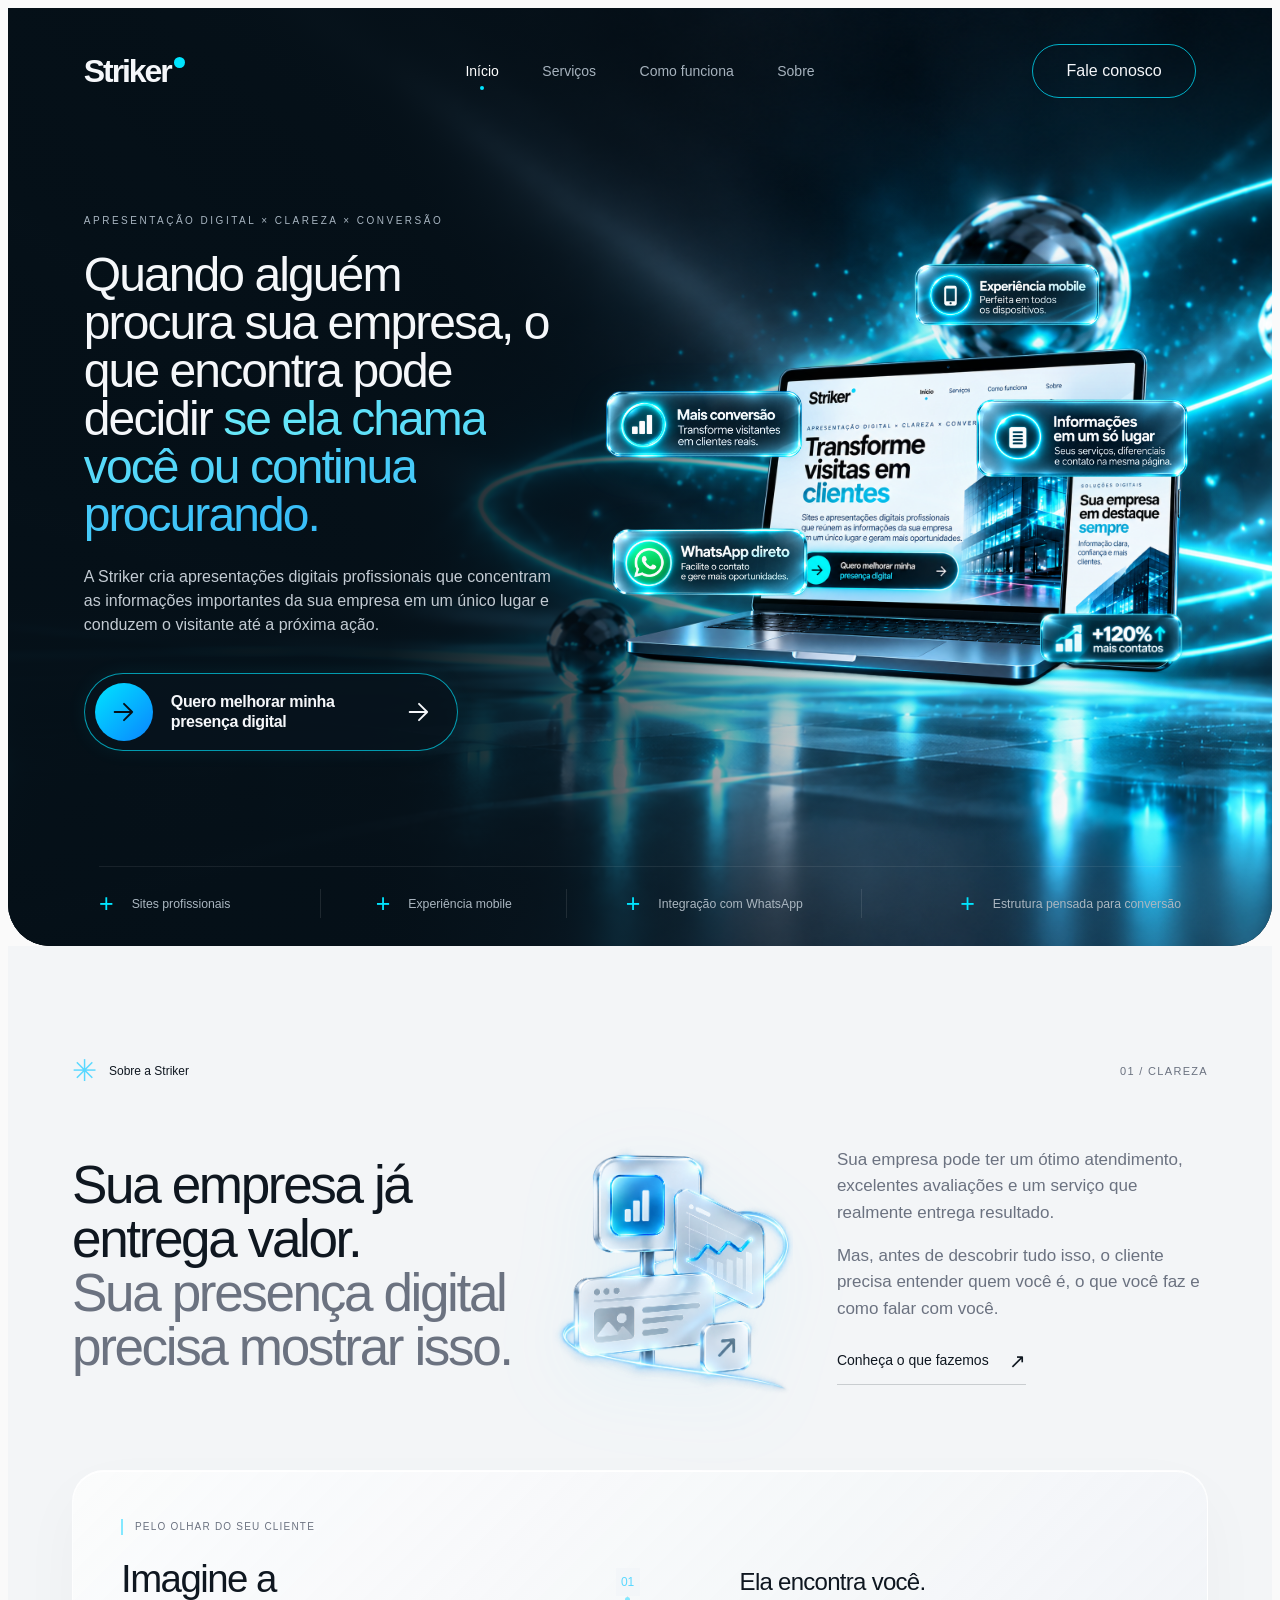
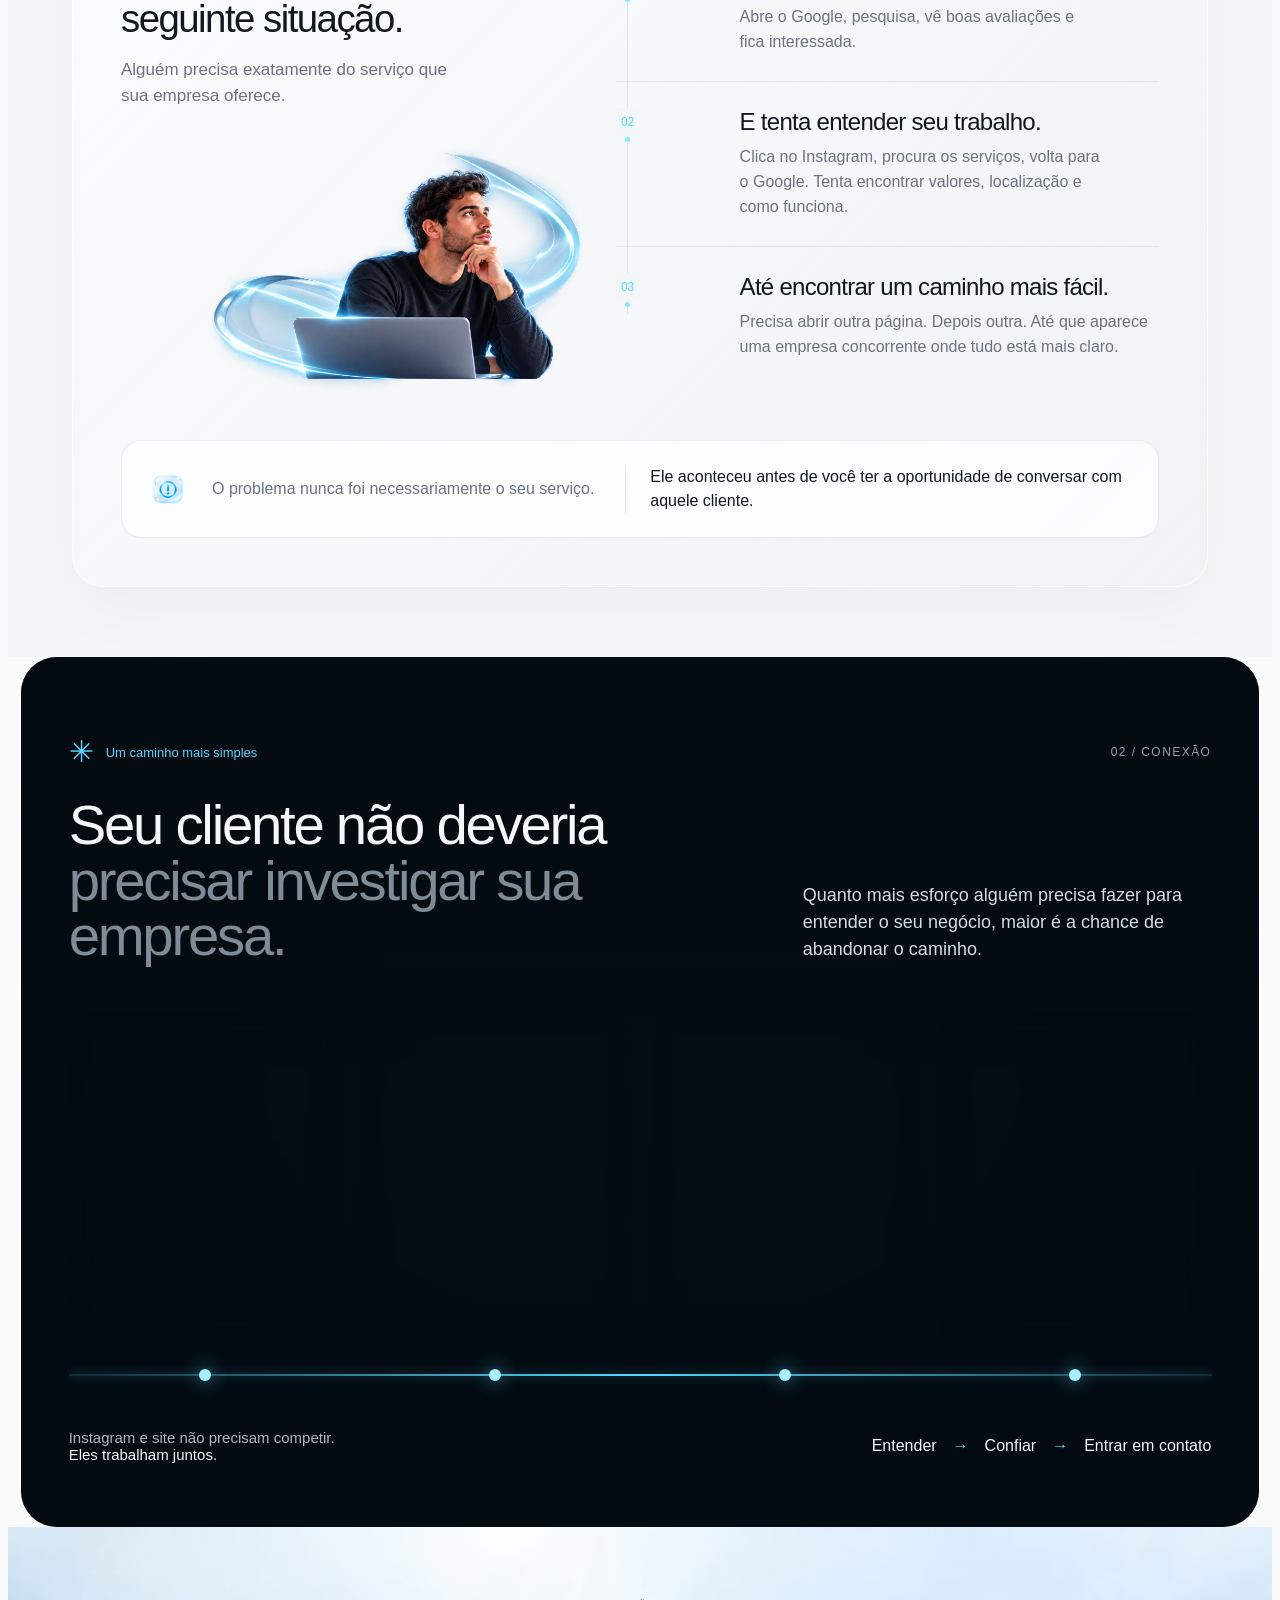
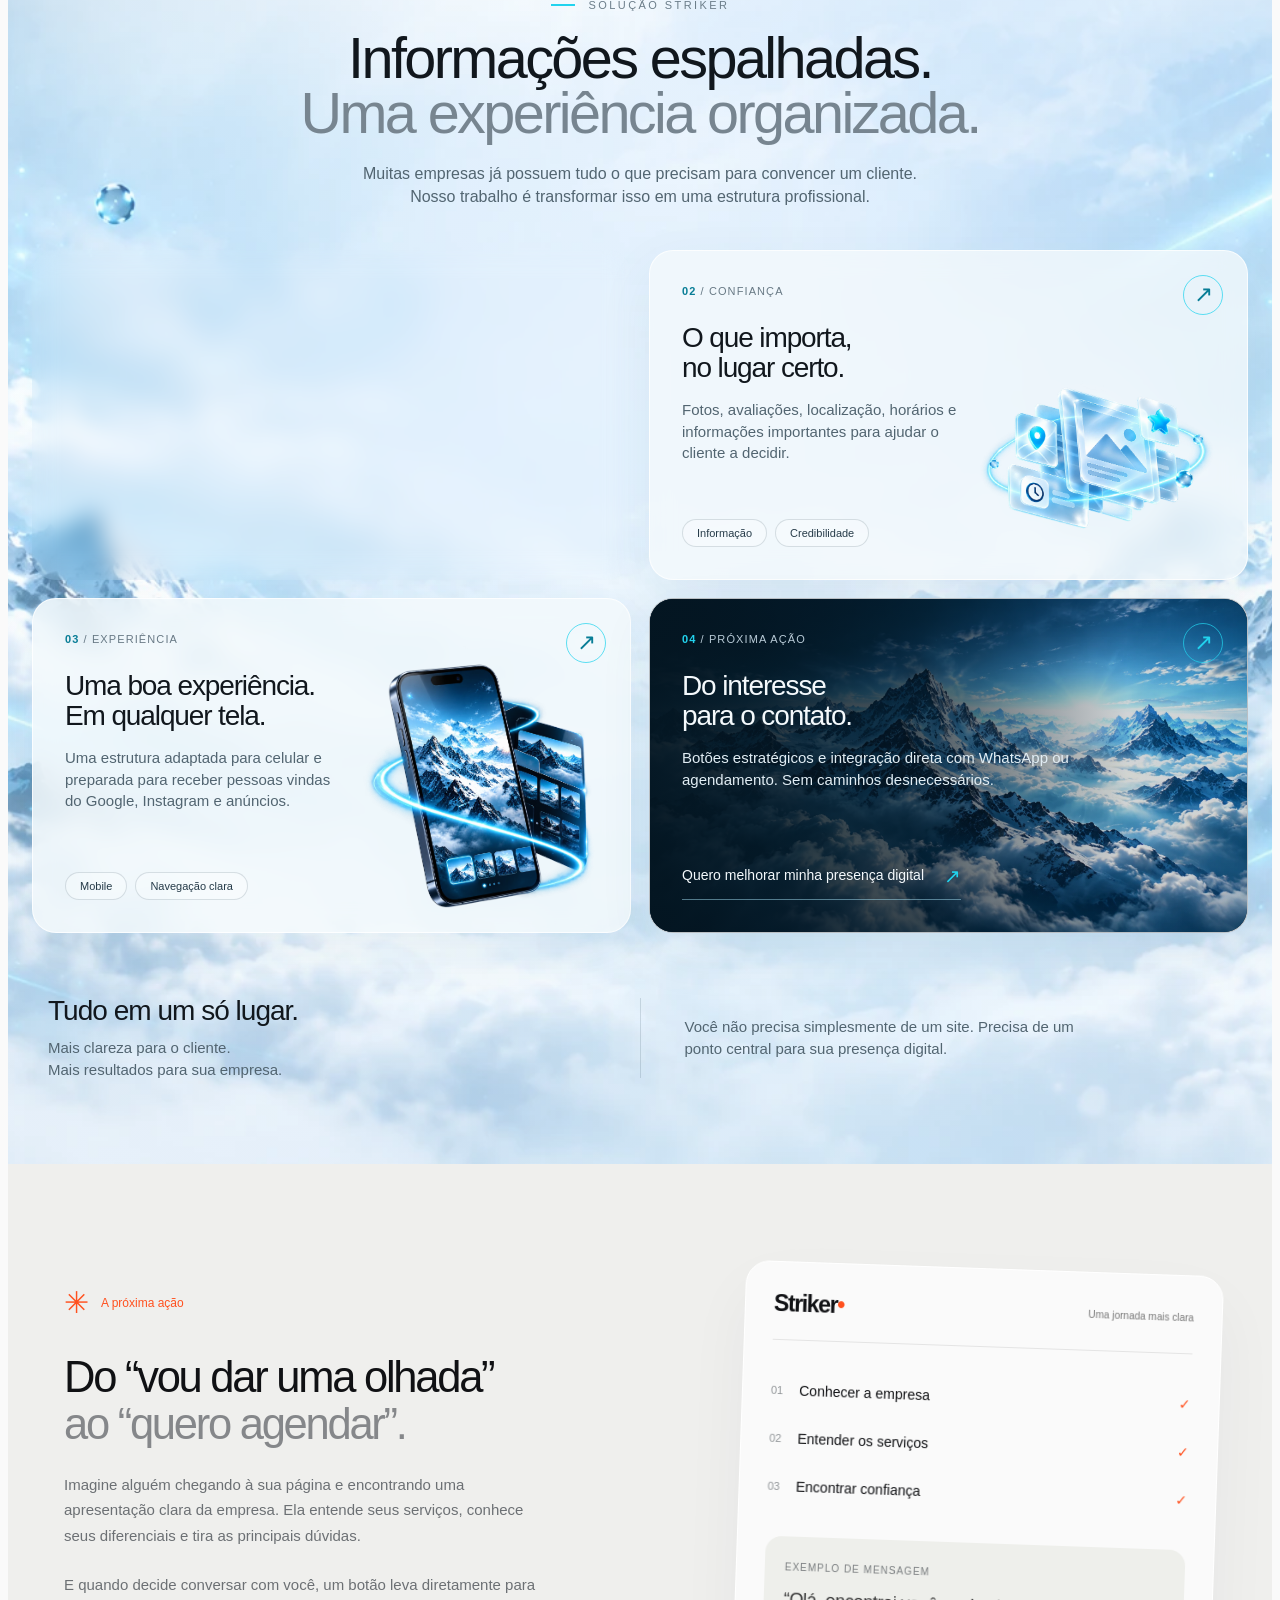
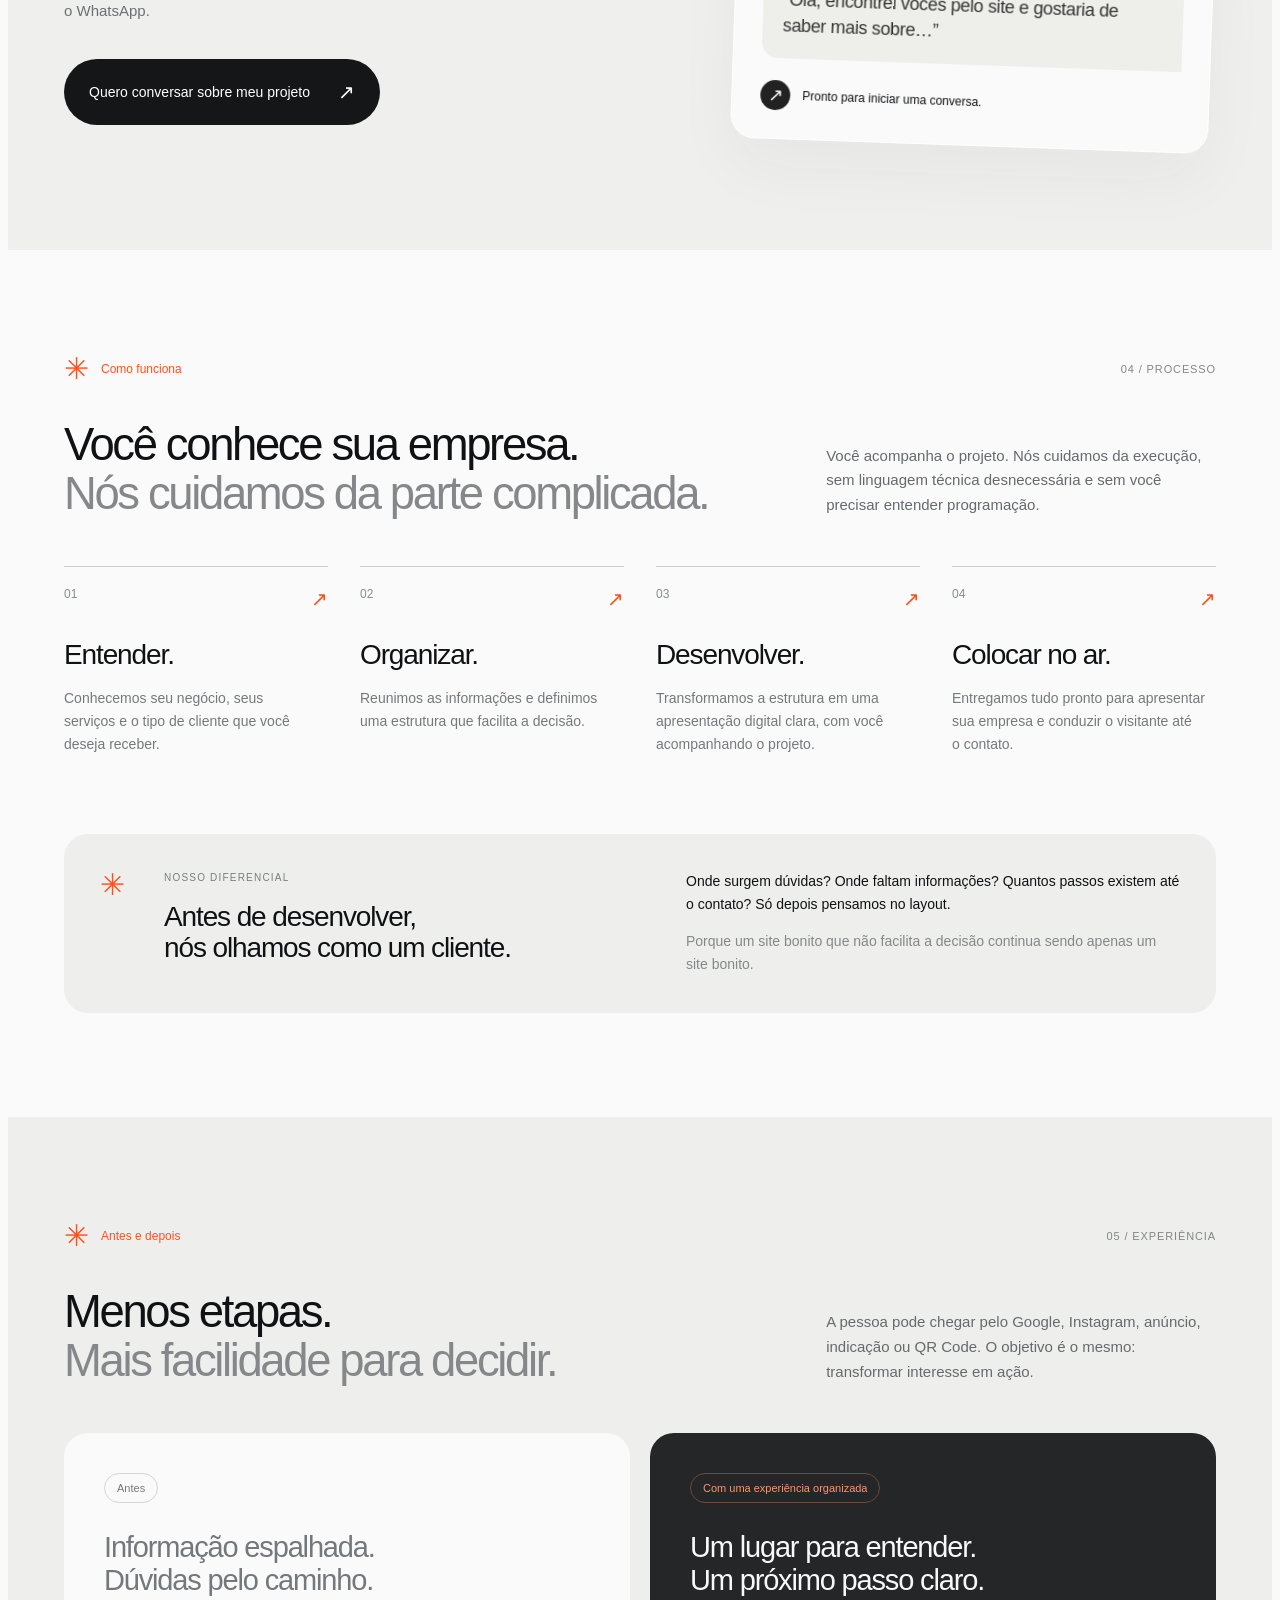
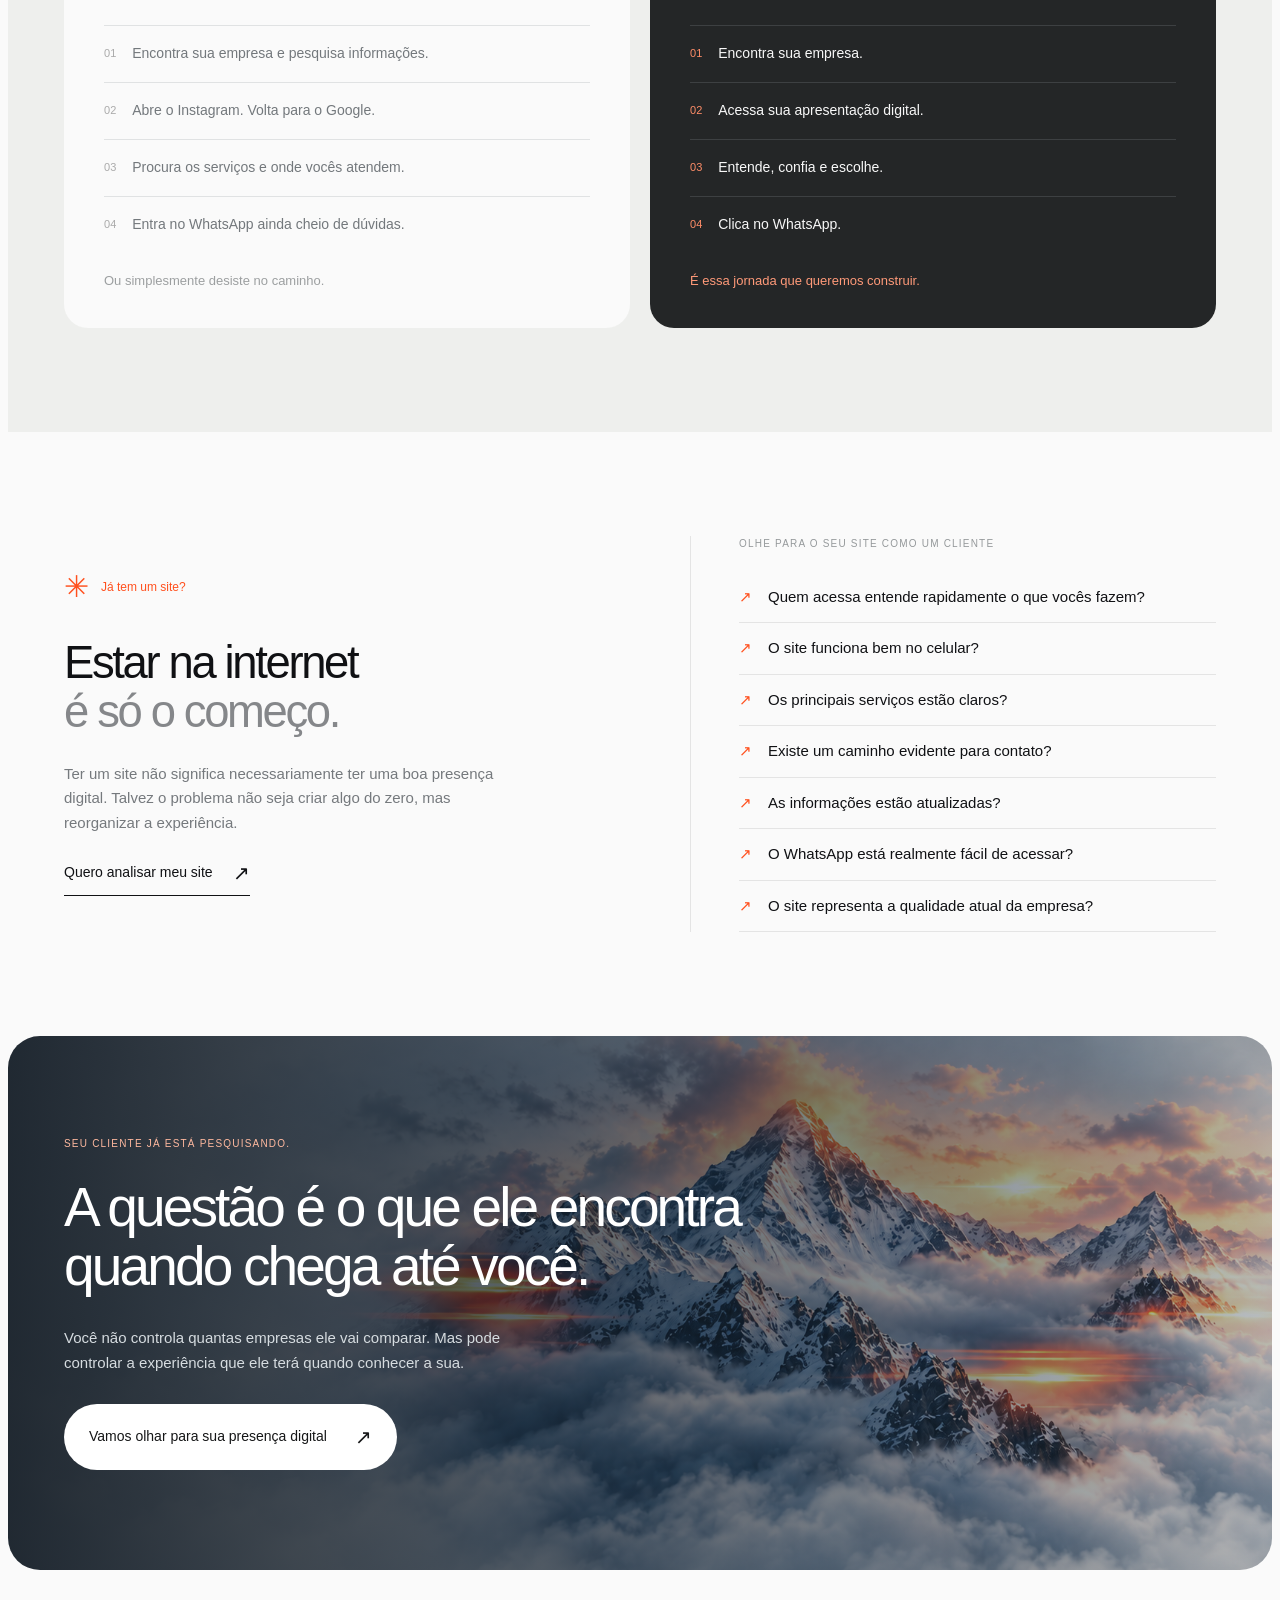
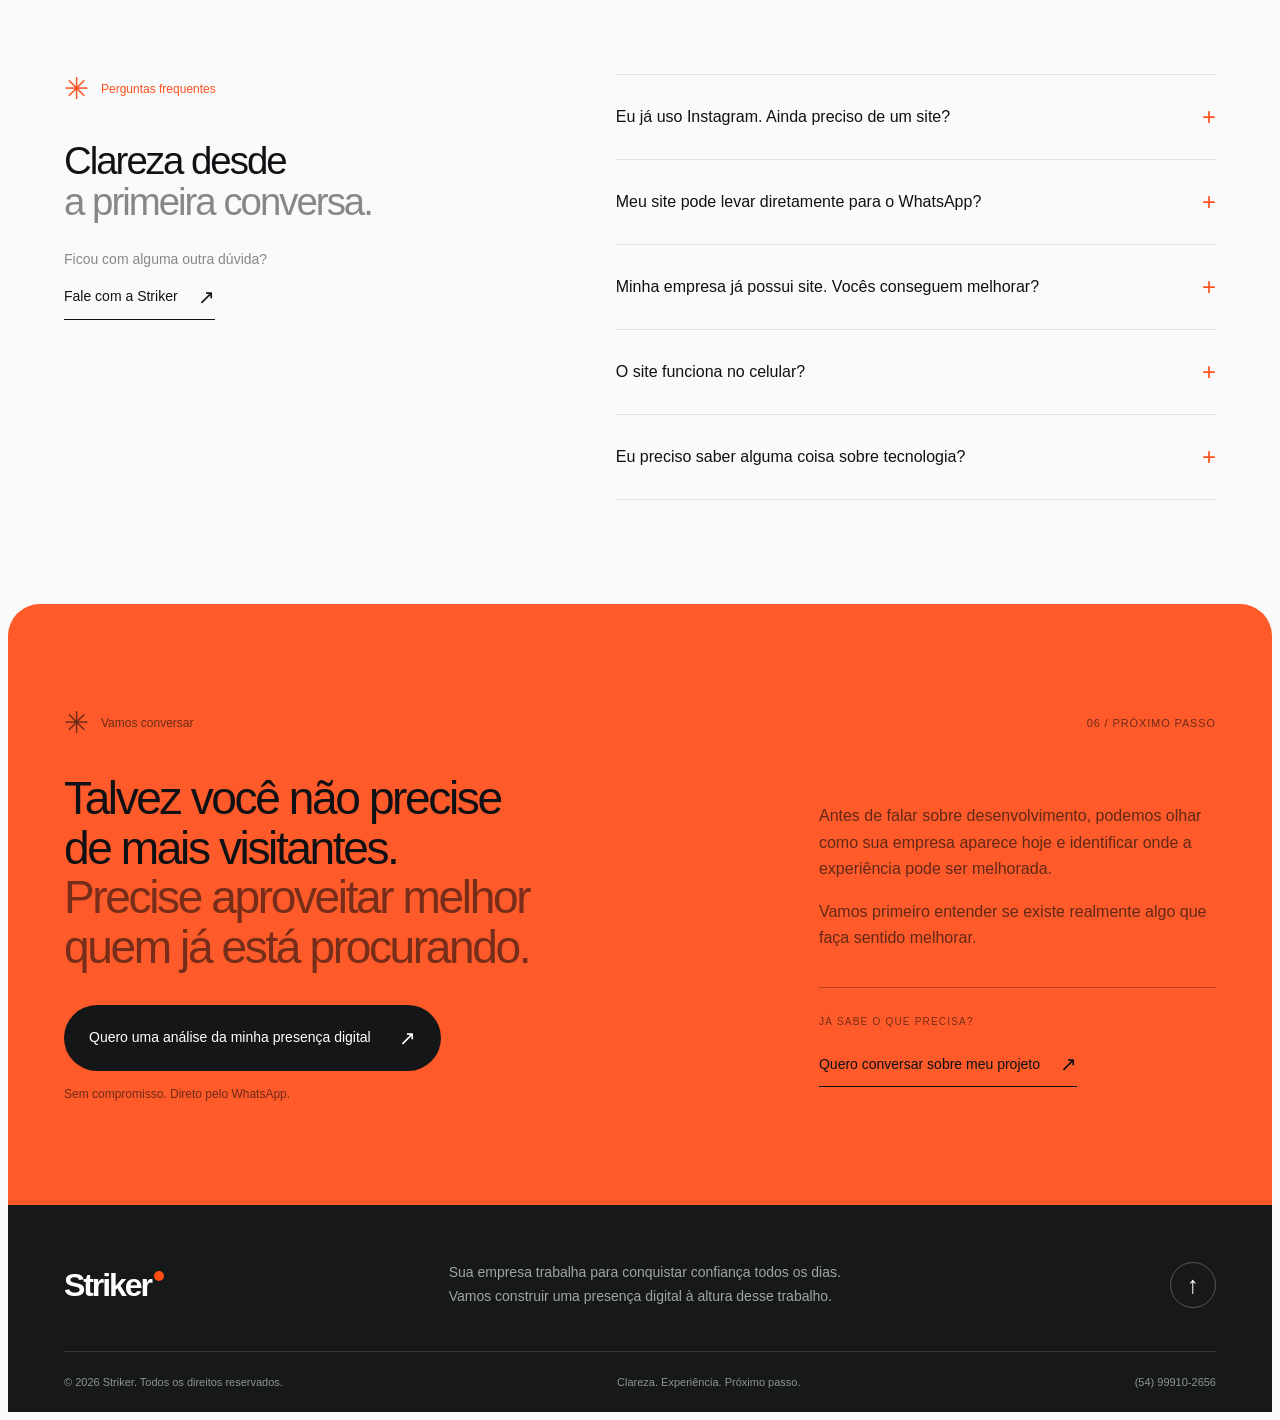
==== index.html @ b90ae9d2 "Adiciona site Striker atualizado e instrucoes de desenvolvimento" ====
<!doctype html>
<html lang="pt-BR">
<head>
  <meta charset="UTF-8">
  <meta name="viewport" content="width=device-width, initial-scale=1">
  <meta name="description" content="A Striker cria apresentações digitais profissionais que organizam as informações da sua empresa e conduzem o visitante até a próxima ação.">
  <title>Striker — Apresentações digitais profissionais</title>
  <link rel="icon" href="data:image/svg+xml,%3Csvg xmlns='http://www.w3.org/2000/svg' viewBox='0 0 32 32'%3E%3Crect width='32' height='32' rx='9' fill='%230b0b0b'/%3E%3Ctext x='7' y='25' fill='white' font-family='Arial' font-weight='bold' font-size='25'%3ES%3C/text%3E%3Ccircle cx='25' cy='7' r='4' fill='%23ff4e16'/%3E%3C/svg%3E">
  <link rel="stylesheet" href="styles.css">
</head>
<body>
  <main>
    <section class="hero hero--cyan" id="inicio" aria-labelledby="hero-title">
      <picture class="hero-bg" aria-hidden="true">
        <img src="assets/striker/hero-cyan/background.png" width="1672" height="941" alt="" fetchpriority="high">
      </picture>
      <header class="header">
        <a class="logo" href="#inicio" aria-label="Striker — início">Striker<span></span></a>
        <nav aria-label="Navegação principal">
          <a class="nav-active" href="#inicio" aria-current="page">Início</a>
          <a href="#servicos">Serviços</a>
          <a href="#processo">Como funciona</a>
          <a href="#sobre">Sobre</a>
        </nav>
        <a class="contact" data-contact aria-disabled="true">Fale conosco</a>
      </header>
      <div class="hero-content hero-inner">
      <div class="hero-copy">
        <p class="eyebrow">Apresentação digital × Clareza × Conversão</p>
        <h1 id="hero-title">Quando alguém procura sua<br class="desktop-break"> empresa, o que encontra pode<br class="desktop-break"> decidir <span>se ela chama você ou<br class="desktop-break"> continua procurando.</span></h1>
        <p class="description">A Striker cria apresentações digitais profissionais que concentram as informações importantes da sua empresa em um único lugar e conduzem o visitante até a próxima ação.</p>
        <a class="primary-cta" data-contact aria-disabled="true">
          <span class="cta-art" aria-hidden="true"><svg class="arrow" viewBox="0 0 24 24" fill="none"><path d="M4 12h15M12 5l7 7-7 7"/></svg></span>
          <span>Quero melhorar minha<br> presença digital</span>
          <span class="cta-arrow" aria-hidden="true"><svg class="arrow" viewBox="0 0 24 24" fill="none"><path d="M4 12h15M12 5l7 7-7 7"/></svg></span>
        </a>
      </div>
      <div class="hero-visual" aria-hidden="true">
        <img class="hero-mockup" src="assets/striker/hero-cyan/mockup.png" alt="" fetchpriority="high">
        <img class="hero-card hero-card-conversao" src="assets/striker/hero-cyan/card-conversao.png" alt="">
        <img class="hero-card hero-card-whatsapp" src="assets/striker/hero-cyan/card-whatsapp.png" alt="">
        <img class="hero-card hero-card-mobile" src="assets/striker/hero-cyan/card-mobile.png" alt="">
        <img class="hero-card hero-card-info" src="assets/striker/hero-cyan/card-info.png" alt="">
        <img class="hero-card hero-card-growth" src="assets/striker/hero-cyan/card-growth.png" alt="">
      </div>
      </div>
    <div class="benefit-strip" aria-label="O que entregamos">
      <span>Sites profissionais</span><span>Experiência mobile</span><span>Integração com WhatsApp</span><span>Estrutura pensada para conversão</span>
    </div>
    </section>

    <section class="section clarity-section" id="sobre" aria-labelledby="about-title">
      <div class="clarity-container">
      <div class="section-label"><span class="spark" aria-hidden="true">✳</span> Sobre a Striker <span class="section-index">01 / Clareza</span></div>
      <div class="intro-grid">
        <h2 id="about-title">Sua empresa já<br>entrega valor.<br><span class="muted">Sua presença digital<br>precisa mostrar isso.</span></h2>
        <img class="clarity-art" src="assets/striker/clareza-cyan/painel-ui.png" width="1122" height="1402" alt="" aria-hidden="true" loading="lazy" decoding="async">
        <div class="body-copy"><p>Sua empresa pode ter um ótimo atendimento, excelentes avaliações e um serviço que realmente entrega resultado.</p><p>Mas, antes de descobrir tudo isso, o cliente precisa entender quem você é, o que você faz e como falar com você.</p><a class="text-link" href="#servicos">Conheça o que fazemos <span aria-hidden="true">↗</span></a></div>
      </div>
      <div class="story-panel">
        <img class="clarity-ribbon" src="assets/striker/clareza-cyan/fita.png" width="2172" height="724" alt="" aria-hidden="true" loading="lazy" decoding="async">
        <div class="story-heading"><span class="kicker">Pelo olhar do seu cliente</span><h3>Imagine a<br>seguinte situação.</h3><p>Alguém precisa exatamente do serviço que sua empresa oferece.</p><img class="clarity-person" src="assets/striker/clareza-cyan/personagem.png" width="1448" height="1086" alt="" aria-hidden="true" loading="lazy" decoding="async"></div>
        <ol class="story-steps">
          <li><span class="step-number">01</span><img class="clarity-icon" src="assets/striker/clareza-cyan/busca.png" width="1254" height="1254" alt="" aria-hidden="true" loading="lazy" decoding="async"><div><h4>Ela encontra você.</h4><p>Abre o Google, pesquisa, vê boas avaliações e fica interessada.</p></div></li>
          <li><span class="step-number">02</span><img class="clarity-icon" src="assets/striker/clareza-cyan/instagram.png" width="1254" height="1254" alt="" aria-hidden="true" loading="lazy" decoding="async"><div><h4>E tenta entender seu trabalho.</h4><p>Clica no Instagram, procura os serviços, volta para o Google. Tenta encontrar valores, localização e como funciona.</p></div></li>
          <li><span class="step-number">03</span><img class="clarity-icon" src="assets/striker/clareza-cyan/compasso.png" width="1254" height="1254" alt="" aria-hidden="true" loading="lazy" decoding="async"><div><h4>Até encontrar um caminho mais fácil.</h4><p>Precisa abrir outra página. Depois outra. Até que aparece uma empresa concorrente onde tudo está mais claro.</p></div></li>
        </ol>
        <p class="story-conclusion"><img src="assets/striker/clareza-cyan/alerta.png" width="1254" height="1254" alt="" aria-hidden="true" loading="lazy"><span>O problema nunca foi necessariamente o seu serviço.</span><strong>Ele aconteceu antes de você ter a oportunidade de conversar com aquele cliente.</strong></p>
      </div>
      </div>
    </section>

    <section class="dark-section section connection-section" id="conexao" aria-labelledby="connection-title">
      <picture class="connection-background" aria-hidden="true">
        <img src="assets/striker/conexao/background-conexao-cyan.webp" alt="" width="1672" height="941" loading="lazy" decoding="async">
      </picture>
      <div class="container">
        <div class="section-label"><span class="spark" aria-hidden="true">✳</span> Um caminho mais simples <span class="section-index">02 / Conexão</span></div>
        <div class="split-heading"><h2 id="connection-title">Seu cliente não deveria<br> <span class="muted">precisar investigar sua<br> empresa.</span></h2><p>Quanto mais esforço alguém precisa fazer para entender o seu negócio, maior é a chance de abandonar o caminho.</p></div>
        <div class="connection-stage">
        <div class="connection-grid">
          <article class="channel-card"><img class="channel-art channel-art-instagram" src="assets/striker/conexao/instagram-cyan.webp" alt="" aria-hidden="true" width="1254" height="1254" loading="lazy" decoding="async"><span class="kicker">Instagram</span><h3>Gera atenção.</h3><p>Mostra movimento, rotina, conteúdo e bastidores.</p><span class="channel-number" aria-hidden="true">01</span></article>
          <article class="channel-card"><img class="channel-art channel-art-google" src="assets/striker/conexao/google-cyan.webp" alt="" aria-hidden="true" width="1254" height="1254" loading="lazy" decoding="async"><span class="kicker">Google</span><h3>Gera descoberta.</h3><p>Ajuda quem já está pesquisando a encontrar sua empresa.</p><span class="channel-number" aria-hidden="true">02</span></article>
          <article class="channel-card"><img class="channel-art channel-art-whatsapp" src="assets/striker/conexao/whatsapp-cyan.webp" alt="" aria-hidden="true" width="1254" height="1254" loading="lazy" decoding="async"><span class="kicker">WhatsApp</span><h3>Abre a conversa.</h3><p>Aproxima você de quem está pronto para dar o próximo passo.</p><span class="channel-number" aria-hidden="true">03</span></article>
          <article class="channel-card channel-highlight"><img class="channel-art channel-art-site" src="assets/striker/conexao/site-cyan.webp" alt="" aria-hidden="true" width="1254" height="1254" loading="lazy" decoding="async"><span class="kicker">Seu site</span><h3>Organiza a decisão.</h3><p>A peça que conecta tudo. Quem você é, o que faz e como contratar.</p><span class="channel-number" aria-hidden="true">04</span></article>
        </div>
        </div>
        <div class="connection-flow" aria-hidden="true"><span></span><span></span><span></span><span></span></div>
        <div class="connection-bottom"><p>Instagram e site não precisam competir.<br><strong>Eles trabalham juntos.</strong></p><p class="journey-line">Entender <span>→</span> Confiar <span>→</span> Entrar em contato</p></div>
      </div>
    </section>

    <section class="section services-section" id="servicos" aria-labelledby="services-title">
      <picture class="services-landscape" aria-hidden="true"><source media="(max-width: 768px)" srcset="assets/striker/solution/solution-bg-mobile.webp"><img src="assets/striker/solution/solution-bg-desktop.webp" width="1672" height="941" alt="" loading="lazy"></picture>
      <img class="solution-waves" src="assets/striker/solution/solution-waves.webp" width="2172" height="724" alt="" aria-hidden="true" loading="lazy" decoding="async">
      <div class="services-panel">
      <div class="services-eyebrow">Solução Striker</div>
      <div class="center-heading"><h2 id="services-title">Informações espalhadas.<br><span class="muted">Uma experiência organizada.</span></h2><p>Muitas empresas já possuem tudo o que precisam para convencer um cliente.<br> Nosso trabalho é transformar isso em uma estrutura profissional.</p></div>
      <div class="service-grid">
        <article class="service-card service-primary"><img class="service-art service-art-backdrop" src="assets/striker/solution/solution-card-01-mountain.webp" width="1672" height="941" alt="" aria-hidden="true" loading="lazy"><a class="service-arrow" href="https://wa.me/5554999102656" data-contact aria-label="Conversar sobre apresentação da empresa"><span aria-hidden="true">↗</span></a><div class="service-copy"><span class="service-number"><b>01</b> / Apresentação</span><h3>Seu negócio,<br>fácil de entender.</h3><p>Apresentação clara da empresa e dos profissionais, com serviços organizados e fáceis de encontrar.</p><div class="service-chips"><span>Quem somos</span><span>Serviços</span><span>Profissionais</span></div></div></article>
        <article class="service-card service-trust"><img class="service-art service-art-object" src="assets/striker/solution/solution-card-02-info.webp" width="1448" height="1086" alt="" aria-hidden="true" loading="lazy"><a class="service-arrow" href="https://wa.me/5554999102656" data-contact aria-label="Conversar sobre informações e confiança"><span aria-hidden="true">↗</span></a><div class="service-copy"><span class="service-number"><b>02</b> / Confiança</span><h3>O que importa,<br>no lugar certo.</h3><p>Fotos, avaliações, localização, horários e informações importantes para ajudar o cliente a decidir.</p><div class="service-chips"><span>Informação</span><span>Credibilidade</span></div></div></article>
        <article class="service-card service-experience"><img class="service-art service-art-object" src="assets/striker/solution/solution-card-03-mobile.webp" width="1122" height="1402" alt="" aria-hidden="true" loading="lazy"><a class="service-arrow" href="https://wa.me/5554999102656" data-contact aria-label="Conversar sobre experiência mobile"><span aria-hidden="true">↗</span></a><div class="service-copy"><span class="service-number"><b>03</b> / Experiência</span><h3>Uma boa experiência.<br>Em qualquer tela.</h3><p>Uma estrutura adaptada para celular e preparada para receber pessoas vindas do Google, Instagram e anúncios.</p><div class="service-chips"><span>Mobile</span><span>Navegação clara</span></div></div></article>
        <article class="service-card service-image"><img class="service-art service-art-backdrop" src="assets/striker/solution/solution-card-04-mountain.webp" width="1672" height="941" alt="" aria-hidden="true" loading="lazy"><a class="service-arrow" href="https://wa.me/5554999102656" data-contact aria-label="Conversar sobre contato pelo site"><span aria-hidden="true">↗</span></a><div class="service-copy"><span class="service-number"><b>04</b> / Próxima ação</span><h3>Do interesse<br>para o contato.</h3><p>Botões estratégicos e integração direta com WhatsApp ou agendamento. Sem caminhos desnecessários.</p><a class="text-link" href="https://wa.me/5554999102656" data-contact>Quero melhorar minha presença digital <span aria-hidden="true">↗</span></a></div></article>
      </div>
      <div class="service-summary"><div><h3>Tudo em um só lugar.</h3><p>Mais clareza para o cliente.<br>Mais resultados para sua empresa.</p></div><span class="summary-divider" aria-hidden="true"></span><p>Você não precisa simplesmente de um site. Precisa de um ponto central para sua presença digital.</p></div>
      </div>
    </section>

    <section class="transformation section" aria-labelledby="transformation-title">
      <div class="container transformation-grid">
        <div><div class="section-label"><span class="spark" aria-hidden="true">✳</span> A próxima ação</div><h2 id="transformation-title">Do “vou dar uma olhada”<br><span class="muted">ao “quero agendar”.</span></h2><p>Imagine alguém chegando à sua página e encontrando uma apresentação clara da empresa. Ela entende seus serviços, conhece seus diferenciais e tira as principais dúvidas.</p><p>E quando decide conversar com você, um botão leva diretamente para o WhatsApp.</p><a class="button button-dark" data-contact data-message="Olá! Quero conversar sobre meu projeto.">Quero conversar sobre meu projeto <span aria-hidden="true">↗</span></a></div>
        <div class="conversation-visual" aria-label="Exemplo de uma jornada de contato"><div class="conversation-top"><span class="small-brand">Striker<span>•</span></span><span>Uma jornada mais clara</span></div><ol class="decision-steps"><li><span>01</span>Conhecer a empresa <b aria-hidden="true">✓</b></li><li><span>02</span>Entender os serviços <b aria-hidden="true">✓</b></li><li><span>03</span>Encontrar confiança <b aria-hidden="true">✓</b></li></ol><div class="message-example"><span>Exemplo de mensagem</span><p>“Olá, encontrei vocês pelo site e gostaria de saber mais sobre…”</p></div><div class="conversation-note"><span aria-hidden="true">↗</span> Pronto para iniciar uma conversa.</div></div>
      </div>
    </section>

    <section class="section container" id="processo" aria-labelledby="process-title">
      <div class="section-label"><span class="spark" aria-hidden="true">✳</span> Como funciona <span class="section-index">04 / Processo</span></div>
      <div class="split-heading"><h2 id="process-title">Você conhece sua empresa.<br><span class="muted">Nós cuidamos da parte complicada.</span></h2><p>Você acompanha o projeto. Nós cuidamos da execução, sem linguagem técnica desnecessária e sem você precisar entender programação.</p></div>
      <div class="process-grid"><article><span class="process-number">01<span>↗</span></span><h3>Entender.</h3><p>Conhecemos seu negócio, seus serviços e o tipo de cliente que você deseja receber.</p></article><article><span class="process-number">02<span>↗</span></span><h3>Organizar.</h3><p>Reunimos as informações e definimos uma estrutura que facilita a decisão.</p></article><article><span class="process-number">03<span>↗</span></span><h3>Desenvolver.</h3><p>Transformamos a estrutura em uma apresentação digital clara, com você acompanhando o projeto.</p></article><article><span class="process-number">04<span>↗</span></span><h3>Colocar no ar.</h3><p>Entregamos tudo pronto para apresentar sua empresa e conduzir o visitante até o contato.</p></article></div>
      <aside class="approach"><span class="spark" aria-hidden="true">✳</span><div><span class="kicker">Nosso diferencial</span><h3>Antes de desenvolver,<br>nós olhamos como um cliente.</h3></div><div><p>Onde surgem dúvidas? Onde faltam informações? Quantos passos existem até o contato? Só depois pensamos no layout.</p><p class="muted">Porque um site bonito que não facilita a decisão continua sendo apenas um site bonito.</p></div></aside>
    </section>

    <section class="section comparison-section" aria-labelledby="comparison-title"><div class="container">
      <div class="section-label"><span class="spark" aria-hidden="true">✳</span> Antes e depois <span class="section-index">05 / Experiência</span></div>
      <div class="split-heading"><h2 id="comparison-title">Menos etapas.<br><span class="muted">Mais facilidade para decidir.</span></h2><p>A pessoa pode chegar pelo Google, Instagram, anúncio, indicação ou QR Code. O objetivo é o mesmo: transformar interesse em ação.</p></div>
      <div class="comparison-grid"><article class="before-card"><span class="pill">Antes</span><h3>Informação espalhada.<br>Dúvidas pelo caminho.</h3><ol><li>Encontra sua empresa e pesquisa informações.</li><li>Abre o Instagram. Volta para o Google.</li><li>Procura os serviços e onde vocês atendem.</li><li>Entra no WhatsApp ainda cheio de dúvidas.</li></ol><p>Ou simplesmente desiste no caminho.</p></article><article class="after-card"><span class="pill">Com uma experiência organizada</span><h3>Um lugar para entender.<br>Um próximo passo claro.</h3><ol><li>Encontra sua empresa.</li><li>Acessa sua apresentação digital.</li><li>Entende, confia e escolhe.</li><li>Clica no WhatsApp.</li></ol><p>É essa jornada que queremos construir.</p></article></div>
    </div></section>

    <section class="section container audit-section" aria-labelledby="audit-title"><div><div class="section-label"><span class="spark" aria-hidden="true">✳</span> Já tem um site?</div><h2 id="audit-title">Estar na internet<br><span class="muted">é só o começo.</span></h2><p>Ter um site não significa necessariamente ter uma boa presença digital. Talvez o problema não seja criar algo do zero, mas reorganizar a experiência.</p><a class="text-link" data-contact data-message="Olá! Já tenho um site e gostaria de analisar minha presença digital.">Quero analisar meu site <span aria-hidden="true">↗</span></a></div><div class="audit-list"><span class="kicker">Olhe para o seu site como um cliente</span><ul><li>Quem acessa entende rapidamente o que vocês fazem?</li><li>O site funciona bem no celular?</li><li>Os principais serviços estão claros?</li><li>Existe um caminho evidente para contato?</li><li>As informações estão atualizadas?</li><li>O WhatsApp está realmente fácil de acessar?</li><li>O site representa a qualidade atual da empresa?</li></ul></div></section>

    <section class="manifesto" aria-labelledby="manifesto-title"><div class="container"><span class="kicker">Seu cliente já está pesquisando.</span><h2 id="manifesto-title">A questão é o que ele encontra<br>quando chega até você.</h2><p>Você não controla quantas empresas ele vai comparar. Mas pode controlar a experiência que ele terá quando conhecer a sua.</p><a class="button button-white" href="#contato">Vamos olhar para sua presença digital <span aria-hidden="true">↗</span></a></div></section>

    <section class="section container faq-section" id="duvidas" aria-labelledby="faq-title"><div><div class="section-label"><span class="spark" aria-hidden="true">✳</span> Perguntas frequentes</div><h2 id="faq-title">Clareza desde<br><span class="muted">a primeira conversa.</span></h2><p>Ficou com alguma outra dúvida?</p><a class="text-link" data-contact data-message="Olá! Tenho uma dúvida sobre os serviços da Striker.">Fale com a Striker <span aria-hidden="true">↗</span></a></div><div class="faq-list">
      <details><summary>Eu já uso Instagram. Ainda preciso de um site?<span aria-hidden="true">+</span></summary><p>São ferramentas diferentes. O Instagram ajuda a produzir conteúdo e relacionamento. O site funciona como uma apresentação central da empresa, onde o visitante encontra as principais informações e consegue seguir diretamente para contato ou agendamento.</p></details>
      <details><summary>Meu site pode levar diretamente para o WhatsApp?<span aria-hidden="true">+</span></summary><p>Sim. Podemos criar chamadas estratégicas ao longo da página para que o visitante entre em contato diretamente pelo WhatsApp e, quando fizer sentido, já com uma mensagem inicial preparada.</p></details>
      <details><summary>Minha empresa já possui site. Vocês conseguem melhorar?<span aria-hidden="true">+</span></summary><p>Sim. Primeiro avaliamos a estrutura existente. Dependendo do caso, podemos reorganizar a experiência ou recomendar uma nova estrutura.</p></details>
      <details><summary>O site funciona no celular?<span aria-hidden="true">+</span></summary><p>Sim. A experiência mobile precisa ser prioridade, principalmente porque grande parte das pessoas pesquisa empresas pelo próprio celular.</p></details>
      <details><summary>Eu preciso saber alguma coisa sobre tecnologia?<span aria-hidden="true">+</span></summary><p>Não. Nosso papel é cuidar dessa parte e transformar as informações do seu negócio em uma apresentação clara e profissional.</p></details>
    </div></section>

    <section class="contact-section section" id="contato" aria-labelledby="contact-title"><div class="container"><div class="section-label"><span class="spark" aria-hidden="true">✳</span> Vamos conversar <span class="section-index">06 / Próximo passo</span></div><div class="contact-grid"><div><h2 id="contact-title">Talvez você não precise<br> de mais visitantes.<br> <span>Precise aproveitar melhor<br> quem já está procurando.</span></h2><a class="button button-dark" data-contact data-message="Olá! Quero uma análise da minha presença digital.">Quero uma análise da minha presença digital <span aria-hidden="true">↗</span></a><span class="contact-caption">Sem compromisso. Direto pelo WhatsApp.</span></div><div class="contact-copy"><p>Antes de falar sobre desenvolvimento, podemos olhar como sua empresa aparece hoje e identificar onde a experiência pode ser melhorada.</p><p>Vamos primeiro entender se existe realmente algo que faça sentido melhorar.</p><div class="hot-lead"><span class="kicker">Já sabe o que precisa?</span><a class="text-link" data-contact data-message="Olá! Quero conversar sobre meu projeto.">Quero conversar sobre meu projeto <span aria-hidden="true">↗</span></a></div></div></div></div></section>
  </main>
  <footer class="footer"><div class="container"><div class="footer-top"><a class="logo" href="#inicio" aria-label="Striker — voltar ao início">Striker<span></span></a><p>Sua empresa trabalha para conquistar confiança todos os dias.<br>Vamos construir uma presença digital à altura desse trabalho.</p><a class="back-top" href="#inicio" aria-label="Voltar ao início">↑</a></div><div class="footer-bottom"><p>© <span id="year">2026</span> Striker. Todos os direitos reservados.</p><span>Clareza. Experiência. Próximo passo.</span><a data-contact>(54) 99910-2656</a></div></div></footer>
  <script src="script.js"></script>
</body>
</html>
---- styles.css ----
* { box-sizing: border-box; }
:root { font-family: Arial, Helvetica, sans-serif; color: #101114; background: #fff; font-synthesis: none; }
body { margin: 0; padding: 8px; }
a { color: inherit; text-decoration: none; }
a:focus-visible { outline: 3px solid #ff4e16; outline-offset: 6px; }
/* Three independent blocks: header, content grid, brand signature. */
.hero { position: relative; isolation: isolate; overflow: hidden; background: #e0e3e5; border-radius: 0 0 40px 40px; padding: 28px clamp(24px, 4vw, 72px) 0; }
.header, .hero-content { width: 100%; max-width: 1320px; margin-inline: auto; }
.header { display: grid; grid-template-columns: 1fr auto 1fr; align-items: center; gap: 40px; min-height: 52px; }
.logo { display: inline-flex; justify-self: start; align-items: flex-start; font-size: 32px; font-weight: 700; letter-spacing: -.065em; line-height: 1; }
.logo span { width: 10px; height: 10px; background: #ff4d13; border-radius: 50%; margin: 2px 0 0 3px; }
nav { display: flex; gap: 36px; font-size: 14px; color: #555761; }
nav a, nav span { position: relative; padding: 14px 0; }
.nav-active { color: #101114; }
.nav-active::after { content: ''; position: absolute; width: 4px; height: 4px; border-radius: 50%; background: #ff4d13; bottom: 3px; left: calc(50% - 2px); }
.contact { justify-self: end; display: grid; place-items: center; border: 1px solid #303238; border-radius: 40px; width: 164px; min-height: 48px; font-size: 14px; }
[data-contact][href] { cursor: pointer; transition: transform .2s, background .2s; }
[data-contact][href]:hover { transform: translateY(-2px); background-color: #fff; }
.hero-content { display: grid; grid-template-columns: minmax(0, 580px) minmax(0, 1fr); align-items: center; gap: 64px; padding-block: 68px 48px; }
.hero-copy { min-width: 0; }
.eyebrow { margin: 0 0 22px; color: #555b63; font-size: 10px; line-height: 1.6; text-transform: uppercase; letter-spacing: .22em; }
h1 { font-weight: 500; font-size: clamp(36px, 3.2vw, 46px); line-height: 1.08; letter-spacing: -.055em; margin: 0; text-wrap: pretty; }
h1 span { color: #65676d; }
.desktop-break { display: none; }
.description { max-width: 470px; color: #555b61; font-size: 16px; line-height: 1.5; margin: 24px 0 28px; }
.primary-cta { display: inline-flex; align-items: center; gap: 16px; max-width: 100%; min-height: 66px; padding: 9px 22px 9px 11px; background: #fff; border-radius: 100px; font-size: 14px; line-height: 1.25; letter-spacing: -.025em; font-weight: 600; }
.cta-art { flex: 0 0 52px; width: 52px; height: 46px; border-radius: 50%; background: #00e5ff; }
.arrow { width: 22px; height: 22px; stroke: currentColor; stroke-width: 1.6; stroke-linecap: round; stroke-linejoin: round; flex-shrink: 0; }
.primary-cta .arrow { margin-left: 9px; }
@media (max-width: 1000px) {
  .header { gap: 24px; }
  nav { gap: 24px; }
  .hero-content { grid-template-columns: minmax(0, 1.4fr) minmax(0, 1fr); gap: 32px; padding-top: 56px; }
  h1 { font-size: 38px; }
}
@media (max-width: 760px) {
  body { padding: 0; }
  .hero { padding: 24px 24px 0; border-radius: 0 0 28px 28px; }
  .header { grid-template-columns: 1fr auto; gap: 20px; }
  .logo { font-size: 30px; }
  .contact { width: 132px; min-height: 44px; font-size: 12px; }
  nav { grid-column: 1 / -1; grid-row: 2; justify-content: space-between; gap: 16px; font-size: 13px; }
  .hero-content { grid-template-columns: minmax(0,1fr); gap: 40px; padding-block: 36px 28px; }
  .hero-copy { max-width: 540px; }
  .eyebrow { font-size: 9px; letter-spacing: .16em; margin-bottom: 18px; }
  h1 { font-size: clamp(32px, 6.5vw, 40px); }
  .description { margin-block: 22px 26px; font-size: 15px; }
  .primary-cta { gap: 12px; padding-right: 18px; font-size: 13px; }
  .primary-cta .arrow { margin-left: 4px; }
}
@media (prefers-reduced-motion: reduce) { * { transition: none !important; } }

/* Shared section system */
:root { --accent: #ff501e; --ink: #151617; --muted: #74767a; --line: #e4e4e4; }
html { scroll-behavior: smooth; scroll-padding-top: 28px; }
body { background: #fafafa; }
p { text-wrap: pretty; }
a, summary { -webkit-tap-highlight-color: transparent; }
a:focus-visible, summary:focus-visible { outline: 3px solid var(--accent); outline-offset: 6px; }
.container { width: min(100% - 112px, 1240px); margin-inline: auto; }
.section { padding-block: 104px; }
.section-label { display: flex; align-items: center; gap: 12px; margin-bottom: 36px; color: var(--accent); font-size: 12px; font-weight: 500; }
.spark { font-size: 30px; line-height: 1; }
.section-index { margin-left: auto; color: #838589; font-size: 11px; letter-spacing: .08em; text-transform: uppercase; }
h2 { font-size: clamp(32px,3.55vw,50px); font-weight: 500; line-height: 1.08; letter-spacing: -.052em; margin: 0; text-wrap: pretty; }
h3, h4 { font-weight: 500; letter-spacing: -.04em; }
.muted { color: #85878a; }
.kicker { display: block; text-transform: uppercase; letter-spacing: .12em; font-size: 10px; line-height: 1.6; }
.body-copy, .split-heading > p { color: #66696e; font-size: 15px; line-height: 1.65; }
.body-copy p:first-child { margin-top: 0; }
.text-link { display: inline-flex; align-items: center; gap: 20px; font-size: 14px; font-weight: 500; line-height: 1.4; border-bottom: 1px solid currentColor; padding: 8px 0; }
.text-link span { margin-left: auto; font-size: 20px; }
.button { display: inline-flex; justify-content: space-between; align-items: center; gap: 28px; padding: 19px 25px; border-radius: 100px; font-size: 14px; line-height: 1.4; font-weight: 500; }
.button span { flex-shrink: 0; font-size: 20px; }
.button-dark { color: #fff; background: var(--ink); }
.button-dark[href]:hover { background: #36383a; }
.button-white { color: var(--ink); background: #fff; }
.benefit-strip { display: flex; align-items: center; justify-content: space-between; gap: 20px; padding-block: 28px; border-bottom: 1px solid var(--line); color: #65676b; font-size: 12px; }
.benefit-strip span { display: flex; align-items: center; gap: 12px; }
.benefit-strip span::before { content: '+'; color: var(--accent); font-size: 18px; }
.dark-section { background: #151616; color: #fff; border-radius: 32px; }
.dark-section .muted { color: #85888a; }
.split-heading { display: grid; grid-template-columns: 1.75fr 1fr; gap: 80px; align-items: end; margin-bottom: 48px; }
.split-heading > p { margin: 0; }
.dark-section .split-heading > p { color: #a0a2a4; }
.center-heading { max-width: 820px; margin: 0 auto 52px; text-align: center; }
.center-heading h2 { font-size: clamp(34px,4vw,58px); }
.center-heading p { max-width: 550px; margin: 24px auto 0; color: #73767a; font-size: 15px; line-height: 1.6; }
.transformation { background: #efefed; }
.transformation-grid { display: grid; grid-template-columns: 1.2fr 1fr; gap: 100px; align-items: center; }
.transformation h2 { font-size: clamp(34px,3.4vw,48px); }
.transformation p { max-width: 485px; font-size: 15px; line-height: 1.7; color: #6c7074; margin: 24px 0; }
.transformation .button { margin-top: 12px; }
.conversation-visual { padding: 28px; background: #fafafa; border: 1px solid white; border-radius: 24px; box-shadow: 0 28px 64px #2934440b; transform: rotate(2deg); }
.conversation-top { display: flex; align-items: center; justify-content: space-between; gap: 20px; padding-bottom: 22px; border-bottom: 1px solid var(--line); }
.small-brand { font-size: 23px; font-weight: 600; letter-spacing: -.06em; }
.small-brand span { color: var(--accent); }
.conversation-top > span:last-child { font-size: 10px; color: #777; }
.decision-steps { padding: 10px 0; list-style: none; }
.decision-steps li { display: flex; align-items: center; gap: 16px; padding: 16px 0; font-size: 14px; }
.decision-steps li > span { color: #929699; font-size: 11px; }
.decision-steps b { margin-left: auto; color: var(--accent); font-weight: 400; }
.message-example { background: #eeefeb; border-radius: 16px 16px 0 16px; padding: 20px; }
.message-example > span { font-size: 10px; text-transform: uppercase; letter-spacing: .1em; color: #797d7f; }
.message-example p { color: #333; font-size: 18px; line-height: 1.45; letter-spacing: -.02em; margin: 12px 0 0; }
.conversation-note { margin-top: 22px; display: flex; gap: 12px; align-items: center; font-size: 12px; }
.conversation-note > span { display: grid; place-items: center; width: 30px; height: 30px; border-radius: 50%; color: #fff; background: #222; font-size: 18px; }
.process-grid { display: grid; grid-template-columns: repeat(4,minmax(0,1fr)); gap: 32px; }
.process-number { display: flex; justify-content: space-between; border-top: 1px solid #cdd0d0; padding-top: 20px; color: #898d90; font-size: 12px; }
.process-number > span { color: var(--accent); font-size: 20px; }
.process-grid h3 { font-size: 28px; margin: 28px 0 16px; }
.process-grid p { font-size: 14px; line-height: 1.65; color: #75797d; }
.approach { display: grid; grid-template-columns: 36px 1fr 1fr; gap: 28px; margin-top: 64px; background: #eeefed; padding: 36px; border-radius: 24px; }
.approach .spark { color: var(--accent); }
.approach .kicker { color: #7a7d7e; }
.approach h3 { font-size: 28px; line-height: 1.1; margin: 16px 0 0; }
.approach p { font-size: 14px; line-height: 1.65; margin: 0 0 14px; }
.approach p:last-child { margin-bottom: 0; }
.comparison-section { background: #eeefed; }
.comparison-grid { display: grid; grid-template-columns: repeat(2,minmax(0,1fr)); gap: 20px; }
.comparison-grid article { padding: 40px; border-radius: 24px; }
.before-card { background: #fafafa; color: #73787c; }
.after-card { background: #242627; color: #f8f8f8; }
.pill { display: inline-flex; font-size: 11px; border-radius: 30px; border: 1px solid #d3d5d5; padding: 8px 12px; }
.after-card .pill { border-color: #6b493d; color: #ff946f; }
.comparison-grid h3 { font-size: 29px; line-height: 1.15; margin: 28px 0; }
.comparison-grid ol { list-style: none; margin: 0; padding: 0; counter-reset: journey; }
.comparison-grid li { display: flex; gap: 16px; border-top: 1px solid #e0e2e3; padding-block: 18px; font-size: 14px; line-height: 1.4; }
.comparison-grid li::before { counter-increment: journey; content: '0' counter(journey); font-size: 11px; line-height: 1.8; color: #aaa; }
.after-card li { border-color: #3d4042; }
.after-card li::before { color: #ff8d68; }
.comparison-grid article > p { margin: 20px 0 0; font-size: 13px; color: #9c9fa0; }
.after-card > p { color: #ff9a79 !important; }
.audit-section { display: grid; grid-template-columns: 1fr 1fr; gap: 100px; align-items: center; }
.audit-section h2 { margin-bottom: 26px; }
.audit-section p { font-size: 15px; line-height: 1.65; color: #75797d; max-width: 440px; }
.audit-list { border-left: 1px solid var(--line); padding-left: 48px; }
.audit-list .kicker { color: #95999b; }
.audit-list ul { list-style: none; margin: 20px 0 0; padding: 0; }
.audit-list li { display: flex; gap: 16px; padding: 14px 0; font-size: 15px; line-height: 1.5; border-bottom: 1px solid var(--line); }
.audit-list li::before { content: '↗'; color: var(--accent); }
.manifesto { padding-block: 100px; border-radius: 32px; color: #fff; background: linear-gradient(90deg,#111a23eb 0%,#17263499 60%,#1826304d),url('assets/hero-mountains.png') 65% 55% / cover; }
.manifesto .kicker { color: #ffb99f; margin-bottom: 26px; }
.manifesto h2 { font-size: clamp(36px,4.3vw,64px); max-width: 820px; }
.manifesto p { max-width: 440px; font-size: 15px; line-height: 1.7; color: #d6dce0; margin: 28px 0; }
.faq-section { display: grid; grid-template-columns: 1fr 1.3fr; gap: 90px; }
.faq-section h2 { font-size: clamp(32px,3vw,42px); }
.faq-section > div > p { color: #85898c; font-size: 14px; margin: 28px 0 8px; }
.faq-list details { border-top: 1px solid var(--line); }
.faq-list details:last-child { border-bottom: 1px solid var(--line); }
.faq-list summary { display: flex; align-items: center; justify-content: space-between; gap: 24px; padding-block: 24px; cursor: pointer; font-size: 16px; line-height: 1.5; list-style: none; }
.faq-list summary::-webkit-details-marker { display: none; }
.faq-list summary span { font-size: 24px; font-weight: 300; color: var(--accent); transition: transform .2s; }
.faq-list details[open] summary span { transform: rotate(45deg); }
.faq-list details > p { color: #73777b; font-size: 14px; line-height: 1.8; margin: 0; padding: 0 38px 24px 0; }
.contact-section { background: #ff5a29; border-radius: 32px 32px 0 0; }
.contact-section .section-label, .contact-section .section-index { color: #6c2b19; }
.contact-grid { display: grid; grid-template-columns: 1.7fr 1fr; gap: 80px; align-items: center; }
.contact-grid h2 { font-size: clamp(34px,3.6vw,52px); margin-bottom: 32px; }
.contact-grid h2 > span { color: #762d19; }
.contact-caption { display: block; margin-top: 16px; font-size: 12px; color: #702b18; }
.contact-copy > p { color: #622917; font-size: 16px; line-height: 1.65; }
.hot-lead { border-top: 1px solid #b74421; margin-top: 36px; padding-top: 26px; }
.hot-lead .kicker { color: #762d19; margin-bottom: 12px; }
.footer { padding-block: 56px 24px; background: #171919; color: #fff; }
.footer-top { display: grid; grid-template-columns: 1fr 2fr auto; gap: 48px; align-items: center; padding-bottom: 42px; }
.footer-top p { color: #a0a4a5; font-size: 14px; line-height: 1.7; margin: 0; }
.back-top { display: grid; place-items: center; width: 46px; height: 46px; border: 1px solid #555; border-radius: 50%; font-size: 24px; }
.footer-bottom { display: flex; justify-content: space-between; gap: 24px; align-items: center; border-top: 1px solid #363939; padding-top: 24px; color: #8e9394; font-size: 11px; }
.footer-bottom p { margin: 0; }
@media (min-width: 1500px) { .hero { padding-top: 36px; } .hero-content { padding-block: 76px 50px; } }
@media (max-width: 1100px) {
  .container { width: calc(100% - 72px); }
  .section { padding-block: 80px; }
  .split-heading, .transformation-grid, .audit-section, .faq-section, .contact-grid { gap: 44px; }
  .process-grid { gap: 24px; }
  .process-grid h3 { font-size: 24px; }
  .audit-list { padding-left: 32px; }
  .header { grid-template-columns: auto 1fr auto; }
  .header nav { justify-content: center; gap: 24px; }
}
@media (max-width: 760px) {
  html { scroll-padding-top: 16px; }
  .container { width: calc(100% - 48px); }
  .section { padding-block: 64px; }
  .section-label { margin-bottom: 28px; font-size: 11px; }
  .section-index { font-size: 9px; }
  .header { grid-template-columns: 1fr auto; }
  .header nav { justify-content: space-between; gap: 14px; }
  .hero-content { padding-top: 30px; }
  .benefit-strip { display: grid; grid-template-columns: 1fr 1fr; gap: 16px; font-size: 10px; padding-block: 24px; }
  .benefit-strip span { gap: 8px; }
  .split-heading, .transformation-grid, .audit-section, .faq-section, .contact-grid { grid-template-columns: minmax(0,1fr); gap: 28px; }
  .body-copy { font-size: 15px; }
  .dark-section { border-radius: 24px; }
  .split-heading { margin-bottom: 32px; }
  .center-heading { text-align: left; margin-bottom: 32px; }
  .center-heading h2 { font-size: 35px; }
  .transformation-grid { gap: 40px; }
  .conversation-visual { transform: none; padding: 24px; }
  .button { padding: 17px 21px; font-size: 13px; gap: 20px; }
  .process-grid { grid-template-columns: repeat(2,minmax(0,1fr)); gap: 24px; }
  .process-grid h3 { font-size: 24px; margin-top: 20px; }
  .process-grid p { font-size: 13px; }
  .approach { grid-template-columns: 24px minmax(0,1fr); padding: 26px; gap: 18px; margin-top: 36px; }
  .approach > div:last-child { grid-column: 1 / -1; }
  .approach h3 { font-size: 26px; }
  .comparison-grid { grid-template-columns: minmax(0,1fr); gap: 14px; }
  .comparison-grid article { padding: 28px; }
  .comparison-grid h3 { font-size: 27px; }
  .audit-list { border-left: 0; padding-left: 0; }
  .manifesto { padding-block: 72px; border-radius: 24px; }
  .manifesto h2 { font-size: 38px; }
  .faq-section { gap: 36px; }
  .faq-list summary { font-size: 15px; padding-block: 20px; }
  .contact-section { border-radius: 24px 24px 0 0; }
  .contact-grid h2 { font-size: 35px; }
  .contact-grid h2 br { display: none; }
  .contact-copy > p { font-size: 15px; }
  .footer-top { grid-template-columns: 1fr auto; gap: 24px; }
  .footer-top p { grid-column: 1 / -1; grid-row: 2; font-size: 13px; }
  .footer-bottom { align-items: flex-start; flex-direction: column; gap: 16px; line-height: 1.5; }
}
@media (max-width: 360px) {
  .hero { padding-inline: 20px; }
  .container { width: calc(100% - 40px); }
  .primary-cta { gap: 8px; padding-right: 12px; }
}
@media (prefers-reduced-motion: reduce) { html { scroll-behavior: auto; } }

/* Reference composition: scoped exclusively to the Hero. */
.hero {
  height: max(820px, 100svh - 16px); min-height: calc(56.25vw - 16px);
  padding: 0; border-radius: 0 0 42px 42px; background: #e8ebed;
}
.hero .header {
  position: absolute; top: 4.7%; left: 7.2%; width: 85.6%; max-width: none;
  padding: 0; grid-template-columns: 1fr auto 1fr; gap: 36px;
}
.hero .logo { font-size: clamp(32px,2.2vw,42px); }
.hero .logo span { width: 11px; height: 11px; }
.hero .header nav { gap: clamp(32px,3.4vw,58px); font-size: clamp(14px,1.03vw,18px); }
.hero .contact { width: clamp(164px,12.4vw,210px); height: 54px; font-size: 16px; border-color: #545960; }
.hero .hero-content { position: static; display: block; width: auto; max-width: none; padding: 0; margin: 0; }
.hero .hero-copy { position: absolute; top: 18.6%; left: 7.2%; width: 43%; max-width: 820px; }
.hero .eyebrow { font-size: clamp(10px,.7vw,13px); letter-spacing: .25em; margin: 0 0 22px; color: #59616c; }
.hero h1 { font-size: clamp(40px,3.05vw,64px); line-height: 1.055; font-weight: 400; letter-spacing: -.055em; text-wrap: initial; }
.hero h1 span { color: #686e77; }
.hero .desktop-break { display: initial; }
.hero .description { max-width: 580px; width: 88%; font-size: clamp(16px,1.1vw,20px); line-height: 1.42; margin: 26px 0 34px; color: #59616c; text-wrap: initial; }
.hero .primary-cta { width: 374px; height: 78px; min-height: 0; padding: 8px 10px; gap: 18px; border: 2px solid #ffffffb3; font-size: 16px; background: #ffffffb8; backdrop-filter: blur(14px); -webkit-backdrop-filter: blur(14px); box-shadow: inset 0 1px 3px #fff,0 8px 30px #38465306; }
.hero .cta-art { width: 58px; height: 58px; flex-basis: 58px; background-position: 36% 49%; }
.hero .cta-arrow { display: grid; place-items: center; flex: 0 0 56px; width: 56px; height: 56px; margin-left: auto; background: #ffffffcf; border-radius: 50%; }
.hero .primary-cta .arrow { margin: 0; width: 28px; height: 28px; }
.hero .benefit-strip { position: absolute; left: 7.2%; bottom: 4%; width: 85.6%; max-width: none; margin: 0; padding: 0; border: 0; display: grid; grid-template-columns: .9fr 1fr 1.2fr 1.3fr; gap: 0; font-size: clamp(12px,.96vw,16px); color: #59616c; }
.hero .benefit-strip span { justify-content: center; gap: 18px; padding-inline: 20px; border-left: 1px solid #929ca83b; }
.hero .benefit-strip span:first-child { padding-left: 0; border: 0; justify-content: flex-start; }
.hero .benefit-strip span:last-child { justify-content: flex-end; padding-right: 0; }
.hero .benefit-strip span::before { color: #ff5a1f; font-size: 25px; font-weight: 300; }
@media (min-width: 1101px) and (max-height: 800px) { .hero { height: 820px; } }
@media (min-width: 769px) and (max-width: 1100px) {
  .hero { height: 880px; min-height: 100svh; }
  .hero .header { left: 5%; width: 90%; gap: 24px; }
  .hero .header nav { gap: 22px; font-size: 13px; }
  .hero .contact { width: 140px; height: 46px; font-size: 13px; }
  .hero .hero-copy { left: 5%; width: 54%; top: 18%; }
  .hero h1 { font-size: clamp(32px,3.65vw,40px); }
  .hero .description { width: 92%; font-size: 16px; }
  .hero .primary-cta { width: 330px; height: 70px; font-size: 14px; gap: 14px; }
  .hero .cta-art { flex-basis: 50px; height: 50px; }
  .hero .cta-arrow { flex-basis: 50px; width: 50px; height: 50px; }
  .hero .benefit-strip { left: 5%; width: 90%; font-size: 11px; }
  .hero .benefit-strip span { gap: 10px; padding-inline: 12px; }
}
@media (max-width: 768px) {
  .hero { height: auto; min-height: 0; padding: 26px 24px 28px; border-radius: 0 0 28px 28px; }
  .hero .header { position: relative; inset: auto; width: 100%; grid-template-columns: 1fr auto; gap: 18px; }
  .hero .logo { font-size: 30px; }
  .hero .contact { width: 132px; height: 44px; min-height: 0; font-size: 12px; }
  .hero .header nav { grid-column: 1 / -1; grid-row: 2; gap: 12px; justify-content: space-between; font-size: 12px; }
  .hero .hero-copy { position: relative; inset: auto; width: 100%; max-width: 540px; margin-top: 36px; }
  .hero .eyebrow { font-size: 9px; letter-spacing: .17em; margin-bottom: 20px; }
  .hero h1 { font-size: clamp(32px,7.5vw,48px); line-height: 1.07; }
  .hero .desktop-break { display: none; }
  .hero .description { width: 100%; font-size: 15px; line-height: 1.5; margin: 24px 0 28px; }
  .hero .primary-cta { width: 340px; max-width: 100%; height: 70px; gap: 12px; padding: 8px; font-size: 13px; }
  .hero .cta-art { width: 50px; height: 50px; flex-basis: 50px; }
  .hero .cta-arrow { width: 48px; height: 48px; flex-basis: 48px; }
  .hero .benefit-strip { position: relative; inset: auto; width: 100%; grid-template-columns: 1fr 1fr; row-gap: 14px; font-size: 11px; }
  .hero .benefit-strip span, .hero .benefit-strip span:last-child { justify-content: flex-start; gap: 8px; padding: 0 8px; line-height: 1.5; }
  .hero .benefit-strip span:nth-child(odd) { border: 0; padding-left: 0; }
  .hero .benefit-strip span::before { font-size: 22px; }
}
@media (max-width: 360px) {
  .hero { padding-inline: 20px; }
  .hero .primary-cta { gap: 9px; font-size: 12px; }
  .hero .cta-art { flex-basis: 44px; width: 44px; height: 44px; }
  .hero .cta-arrow { flex-basis: 42px; width: 42px; height: 42px; }
}


/* 02 / Conexão — dark cyan, independent artwork and live text. */
.connection-section { --accent:#59d8ff; position:relative; isolation:isolate; overflow:hidden; width:98%; margin-inline:auto; padding:80px 0 64px; border-radius:36px; background:#050d14; color:#f5f7fa; }
.connection-background { position:absolute; inset:0; z-index:-2; pointer-events:none; }
.connection-background img { width:100%; height:100%; object-fit:cover; object-position:center; }
.connection-section::before { content:''; position:absolute; inset:0; z-index:-1; pointer-events:none; background:linear-gradient(180deg,#030a1094,#030a104d 40%,#030a1038),radial-gradient(ellipse at center,transparent,#02080c61); }
.connection-section > .container { width:min(calc(100% - 96px),1440px); }
.connection-section .section-label { margin-bottom:30px; color:#59d8ff; font-size:13px; }
.connection-section .section-index { color:#8ea4b5; font-size:12px; letter-spacing:.12em; }
.connection-section .split-heading { display:grid; grid-template-columns:minmax(0,1.65fr) minmax(0,1fr); gap:60px; margin-bottom:50px; align-items:end; }
.connection-section h2 { font-size:clamp(48px,4.4vw,76px); font-weight:500; line-height:.98; letter-spacing:-.04em; color:#f5f7fa; }
.connection-section h2 .muted { color:#7f8b96; }
.connection-section .split-heading > p { font-size:18px; max-width:500px; color:#d4dce3; line-height:1.5; margin:0; }
.connection-stage { position:relative; }
.connection-section .connection-grid { display:grid; grid-template-columns:repeat(4,minmax(0,1fr)); gap:18px; }
.connection-section .channel-card { position:relative; isolation:isolate; display:flex; flex-direction:column; overflow:hidden; min-height:330px; padding:32px 26px 24px; border:1px solid #59d8ff61; border-radius:24px; background:linear-gradient(180deg,#09151fd1,#050d14eb); box-shadow:0 16px 50px #00000038,inset 0 0 30px #59d8ff06; backdrop-filter:blur(14px); transition:transform .28s,border-color .28s,box-shadow .28s; }
.connection-section .channel-art { position:absolute; right:-5%; top:5%; width:58%; height:auto; aspect-ratio:1; object-fit:contain; opacity:.82; z-index:-1; pointer-events:none; }
.connection-section .channel-card::after { content:''; position:absolute; inset:0; z-index:-1; background:linear-gradient(180deg,transparent 26%,#050d1433 45%,#050d14cc 76%); pointer-events:none; }
.connection-section .channel-card .kicker { margin-top:74px; color:#c0cbd4; font-size:11px; letter-spacing:.16em; font-weight:600; }
.connection-section .channel-card h3 { font-size:clamp(26px,1.9vw,30px); font-weight:500; line-height:1.05; letter-spacing:-.035em; color:#f7fafc; margin:12px 0 14px; }
.connection-section .channel-card p { font-size:15px; line-height:1.45; color:#aab7c2; margin:0 0 28px; }
.connection-section .channel-number { display:flex; align-items:center; gap:14px; margin-top:auto; color:#c8d1d9; font-size:13px; }
.connection-section .channel-number::after { content:''; width:48px; height:1px; background:currentColor; opacity:.5; }
.connection-section .channel-highlight { background:linear-gradient(135deg,#bdefff,#59d8ff 52%,#1eb8e8); border-color:#ffffffb3; box-shadow:0 0 40px #59d8ff33; }
.connection-section .channel-highlight::after { background:linear-gradient(180deg,transparent 25%,#83e8ff40 45%,#59d8ffd9 76%); }
.connection-section .channel-highlight .channel-art { width:62%; top:3%; }
.connection-section .channel-highlight h3 { color:#041018; }
.connection-section .channel-highlight .kicker { color:#0a2532; }
.connection-section .channel-highlight p { color:#163849; }
.connection-section .channel-highlight .channel-number { color:#082333; }
.connection-flow { position:relative; display:grid; grid-template-columns:repeat(4,1fr); gap:18px; height:24px; margin-top:20px; align-items:center; }
.connection-flow::before { content:''; position:absolute; left:0; right:0; top:11px; height:2px; background:linear-gradient(90deg,#59d8ff26,#59d8ff,#59d8ff26); box-shadow:0 0 10px #59d8ff66; transform-origin:left; }
.connection-flow span { position:relative; justify-self:center; width:12px; height:12px; border-radius:50%; background:#a7f1ff; box-shadow:0 0 18px #59d8ffbf; }
.connection-section .connection-bottom { display:flex; justify-content:space-between; align-items:center; gap:24px; margin-top:42px; }
.connection-section .connection-bottom p { font-size:15px; color:#aab7c2; margin:0; }
.connection-section .connection-bottom strong { color:#f5f7fa; font-weight:500; }
.connection-section .connection-bottom .journey-line { display:flex; flex-wrap:wrap; gap:16px; color:#f5f7fa; font-size:16px; }
.connection-section .journey-line span { color:#59d8ff; padding:0; }
@media(hover:hover) and (pointer:fine) {
 .connection-section .channel-card:hover { transform:translateY(-5px); border-color:#59d8ffb8; box-shadow:0 16px 50px #00000038,0 0 25px #59d8ff14; }
 .connection-section .channel-highlight:hover { box-shadow:0 0 40px #59d8ff4d; }
}
@media(prefers-reduced-motion:no-preference) {
 .connection-revealed { animation:connection-enter .6s both; animation-delay:var(--connection-delay,0ms); }
 .connection-flow.connection-revealed { animation:none; }
 .connection-flow.connection-revealed::before { animation:connection-line .8s both; }
 .connection-flow.connection-revealed span { animation:connection-fade .5s .25s both; }
}
@keyframes connection-enter { from { opacity:0; translate:0 12px; } to { opacity:1; translate:0 0; } }
@keyframes connection-line { from { transform:scaleX(0); } to { transform:scaleX(1); } }
@keyframes connection-fade { from { opacity:0; } to { opacity:1; } }
@media(min-width:769px) and (max-width:1100px) {
 .connection-section > .container { width:calc(100% - 64px); }
 .connection-section .split-heading { grid-template-columns:minmax(0,1fr); gap:26px; }
 .connection-section h2 { font-size:56px; }
 .connection-section .connection-grid { grid-template-columns:repeat(2,minmax(0,1fr)); gap:24px; }
 .connection-section .channel-art { width:52%; }
 .connection-section .connection-bottom { align-items:flex-start; flex-direction:column; }
}
@media(max-width:768px) {
 .connection-section { width:100%; padding:54px 0 44px; border-radius:28px; }
 .connection-section > .container { width:calc(100% - 40px); }
 .connection-background img { object-position:60% center; }
 .connection-section::before { background:linear-gradient(#030a1080,#030a10a6); }
 .connection-section .section-label { gap:9px; font-size:11px; margin-bottom:30px; }
 .connection-section .section-index { font-size:9px; letter-spacing:.06em; }
 .connection-section .split-heading { grid-template-columns:minmax(0,1fr); gap:26px; margin-bottom:34px; }
 .connection-section h2 { font-size:clamp(36px,9.2vw,54px); line-height:1.03; }
 .connection-section h2 br { display:none; }
 .connection-section .split-heading > p { font-size:16px; }
 .connection-section .connection-grid { grid-template-columns:minmax(0,1fr); gap:20px; }
 .connection-section .channel-card { min-height:270px; padding:26px; }
 .connection-section .channel-art,.connection-section .channel-highlight .channel-art { width:42%; right:-4%; top:10%; }
 .connection-section .channel-card .kicker { margin-top:44px; }
 .connection-section .channel-card h3 { font-size:28px; }
 .connection-section .connection-bottom { flex-direction:column; align-items:flex-start; gap:24px; margin-top:30px; }
 .connection-section .connection-bottom .journey-line { font-size:13px; gap:9px; }
}
@media(prefers-reduced-motion:reduce) {
 .connection-section .channel-card { transition:none; }
 .connection-section .channel-card:hover { transform:none; }
}

/* Solução Striker: paisagem glacial e conteúdo em camadas independentes. */
.services-section { --accent:#22d3ee; position:relative; isolation:isolate; overflow:hidden; width:100%; padding:0; background:#eaf4fa; color:#11171d; }
.services-landscape { position:absolute; inset:0; z-index:-3; pointer-events:none; }
.services-landscape img { width:100%; height:100%; object-fit:cover; object-position:center; }
.services-section::before { content:''; position:absolute; inset:0; z-index:-2; pointer-events:none; background:linear-gradient(180deg,#f4f9fc61,#f4f9fc1a 45%,#e4f1f838); }
.solution-waves { position:absolute; width:100%; height:auto; bottom:-4%; left:0; opacity:.28; z-index:-1; pointer-events:none; }
.services-panel { width:min(calc(100% - 48px),1320px); margin:auto; padding:72px 0 58px; }
.services-eyebrow { display:flex; align-items:center; justify-content:center; gap:14px; color:#6b7d89; font-size:11px; letter-spacing:.22em; text-transform:uppercase; margin-bottom:20px; }
.services-eyebrow::before { content:''; width:24px; height:2px; background:#22d3ee; }
.services-section .center-heading { max-width:none; text-align:center; margin:0; }
.services-section .center-heading h2 { font-size:clamp(50px,4.5vw,74px); line-height:.96; letter-spacing:-.045em; font-weight:500; color:#11171d; }
.services-section .center-heading h2 .muted { color:#778590; }
.services-section .center-heading p { max-width:680px; margin:20px auto 0; font-size:16px; line-height:1.45; color:#526571; }
.services-section .service-grid { display:grid; grid-template-columns:repeat(2,minmax(0,1fr)); gap:18px; margin-top:42px; }
.services-section .service-card { position:relative; isolation:isolate; overflow:hidden; min-height:330px; padding:32px; border:1px solid #ffffffb8; border-radius:24px; background:#f4f9fcc7; box-shadow:0 20px 55px #1e506e12; backdrop-filter:blur(12px); transition:transform .35s,border-color .35s,box-shadow .35s; }
.services-section .service-copy { position:relative; z-index:2; display:flex; flex-direction:column; height:100%; }
.services-section .service-art { position:absolute; z-index:-2; pointer-events:none; }
.services-section .service-art-backdrop { inset:0; width:100%; height:100%; object-fit:cover; object-position:center; }
.services-section .service-primary .service-art-backdrop { left:auto; width:66%; mask-image:linear-gradient(90deg,transparent,#0007 25%,#000 70%); }
.services-section .service-primary,.services-section .service-image { background:#061927; color:#f4f9fc; }
.services-section .service-primary::after,.services-section .service-image::after { content:''; position:absolute; inset:0; z-index:-1; pointer-events:none; background:linear-gradient(90deg,#04121cfa,#04121ce6 38%,#04121c33 75%); }
.services-section .service-image::after { background:linear-gradient(90deg,#041520f2,#041520b8 45%,#0415202e 80%); }
.services-section .service-trust,.services-section .service-experience { display:grid; grid-template-columns:minmax(0,1.08fr) minmax(0,.92fr); gap:10px; }
.services-section .service-art-object { position:relative; grid-column:2; grid-row:1; z-index:0; width:100%; height:auto; align-self:end; object-fit:contain; }
.services-section .service-trust .service-copy,.services-section .service-experience .service-copy { grid-column:1; grid-row:1; }
.services-section .service-experience { background:#f3f9fcd6; }
.services-section .service-experience .service-art-object { width:100%; max-width:100%; margin-bottom:-32px; justify-self:end; }
.services-section .service-number { padding-right:42px; font-size:11px; line-height:1.5; letter-spacing:.1em; text-transform:uppercase; color:#687985; }
.services-section .service-number b { color:#087d96; font-weight:600; }
.services-section .service-card h3 { font-size:clamp(28px,2.15vw,36px); line-height:1.06; font-weight:500; letter-spacing:-.04em; margin:24px 0 16px; }
.services-section .service-card p { max-width:390px; font-size:15px; line-height:1.45; color:#526571; margin:0 0 24px; }
.services-section .service-primary .service-copy,.services-section .service-image .service-copy { max-width:76%; }
.services-section .service-primary p,.services-section .service-image p { color:#e1edf4; }
.services-section .service-primary .service-number,.services-section .service-image .service-number { color:#b8cad6; }
.services-section .service-primary .service-number b,.services-section .service-image .service-number b { color:#22d3ee; }
.services-section .service-chips { display:flex; flex-wrap:wrap; gap:8px; margin-top:auto; }
.services-section .service-chips span { border:1px solid #3c5a6c2e; background:#ffffff4d; color:#263b49; border-radius:999px; padding:7px 14px; font-size:11px; }
.services-section .service-primary .service-chips span { border-color:#a0dcf047; background:#051e2d47; color:#f3f9fc; }
.services-section .service-arrow { position:absolute; right:24px; top:24px; z-index:4; width:40px; height:40px; display:grid; place-items:center; border:1px solid #22d3eeb8; border-radius:50%; color:#087d96; font-size:23px; }
.services-section .service-primary .service-arrow,.services-section .service-image .service-arrow { color:#22d3ee; }
.services-section .service-image .text-link { color:#f4f9fc; font-size:14px; line-height:1.5; align-self:flex-start; margin-top:auto; border-color:#a0dcf080; }
.services-section .service-image .text-link span { color:#22d3ee; }
.services-section a:focus-visible { outline:2px solid #22d3ee; outline-offset:5px; }
.services-section .service-summary { display:grid; grid-template-columns:1fr auto 1fr; gap:44px; align-items:center; margin:38px 0 0; padding:24px 16px; }
.services-section .service-summary h3 { font-size:28px; font-weight:500; letter-spacing:-.035em; margin:0 0 10px; }
.services-section .service-summary p { font-size:15px; line-height:1.5; color:#526571; margin:0; max-width:430px; }
.summary-divider { width:1px; height:80px; background:#3c5a6c2e; }
@media(hover:hover) and (pointer:fine) {
 .services-section .service-card:hover { transform:translateY(-4px); border-color:#65e7ff; box-shadow:0 24px 60px #1e506e1c; }
 .services-section .service-arrow:hover { background:#22d3ee1a; }
}
@media(prefers-reduced-motion:no-preference) {
 .services-enter.services-revealed { animation:services-reveal .65s var(--services-delay,0ms) both; }
 .center-heading.services-enter.services-revealed { animation-name:services-heading; }
 .services-enter.services-revealed .service-art { animation:services-art .65s var(--services-delay,0ms) both; }
}
@keyframes services-reveal { from { opacity:0; translate:0 18px; } to { opacity:1; translate:0 0; } }
@keyframes services-heading { from { opacity:0; translate:0 12px; } to { opacity:1; translate:0 0; } }
@keyframes services-art { from { scale:.98; } to { scale:1; } }
@media(min-width:769px) and (max-width:1100px) {
 .services-section .service-card { padding:26px; }
 .services-section .service-trust,.services-section .service-experience { display:flex; flex-direction:column; }
 .services-section .service-trust .service-copy,.services-section .service-experience .service-copy { height:auto; }
 .services-section .service-art-object { order:2; width:70%; max-height:240px; align-self:flex-end; margin:20px 0 -26px; }
 .services-section .service-experience .service-art-object { width:65%; margin:20px 0 -48px; }
 .services-section .service-primary .service-copy,.services-section .service-image .service-copy { max-width:100%; }
}
@media(max-width:768px) {
 .services-panel { width:calc(100% - 32px); padding:56px 0 40px; }
 .services-landscape img { object-position:center top; }
 .services-section .center-heading { padding-inline:4px; }
 .services-section .center-heading h2 { font-size:clamp(42px,11vw,58px); line-height:1; overflow-wrap:normal; }
 .services-section .center-heading p { font-size:15px; }
 .services-section .center-heading p br { display:none; }
 .services-section .service-grid { grid-template-columns:minmax(0,1fr); gap:18px; margin-top:34px; }
 .services-section .service-card { min-height:300px; padding:24px; }
 .services-section .service-card h3 { font-size:32px; }
 .services-section .service-trust,.services-section .service-experience { display:flex; flex-direction:column; }
 .services-section .service-trust .service-copy,.services-section .service-experience .service-copy { height:auto; }
 .services-section .service-primary .service-copy,.services-section .service-image .service-copy { max-width:100%; }
 .services-section .service-art-object { order:2; width:85%; max-height:230px; align-self:flex-end; margin:24px -8px -14px; }
 .services-section .service-experience .service-art-object { width:82%; max-height:290px; margin:24px -12px -48px; }
 .services-section .service-arrow { top:20px; right:20px; }
 .services-section .service-summary { grid-template-columns:1fr; gap:22px; padding:8px; }
 .summary-divider { width:100%; height:1px; }
}
@media(prefers-reduced-motion:reduce) { .services-section .service-card { transition:none; } .services-section .service-card:hover { transform:none; } }

/* Hero: cenário contínuo, copy e composição em camadas. */
.hero {
  height: auto;
  min-height: 100svh;
  padding: 36px 0 28px;
  background: #f6f7f8;
  display: flex;
  flex-direction: column;
}
.hero .header {
  position: relative;
  inset: auto;
  z-index: 5;
  width: min(88%,1600px);
  margin: 0 auto;
}
.hero .hero-inner {
  position: relative;
  display: grid;
  gap: 0;
  grid-template-columns: minmax(0,.46fr) minmax(0,.54fr);
  align-items: center;
  width: min(88%,1600px);
  z-index: 1;
  max-width: 1600px;
  min-height: calc(100svh - 180px);
  margin: 24px auto;
  padding: 0;
  flex: 1;
}
.hero .hero-copy {
  position: relative;
  inset: auto;
  z-index: 4;
  width: 100%;
  max-width: none;
  min-width: 0;
  margin: 0;
  padding: 40px clamp(32px,3vw,60px) 40px 0;
  display: flex;
  flex-direction: column;
  align-items: flex-start;
  justify-content: center;
}
.hero h1 {
  max-width: 620px;
  font-size: clamp(36px,2.85vw,54px);
  line-height: 1.055;
}
.hero .desktop-break { display: none; }
.hero .description {
  width: 100%;
  max-width: 560px;
  font-size: clamp(16px,1.1vw,18px);
  line-height: 1.5;
  margin: 26px 0 36px;
  color: #414a55;
}
.hero .cta-art {
  background: linear-gradient(135deg,#00e5ff,#0a84ff);
}
.hero .primary-cta { flex-shrink: 0; background: #fffffff2; backdrop-filter: none; -webkit-backdrop-filter: none; }
.hero .benefit-strip {
  position: relative;
  inset: auto;
  z-index: 4;
  width: min(85.6%,1440px);
  margin: 0 auto;
}
@media (min-width:769px) and (max-width:1100px) {
  .hero { min-height: 100svh; height: auto; padding-top: 28px; }
  .hero .header { width: 90%; }
  .hero .hero-inner { min-height: calc(100svh - 162px); }
  .hero .hero-copy { padding: 36px 28px 36px 0; }
  .hero h1 { font-size: clamp(32px,3.55vw,39px); }
  .hero .eyebrow { font-size: 9px; letter-spacing: .17em; }
  .hero .primary-cta { width: 330px; max-width: 100%; }
}
@media (max-width:768px) {
  .hero { height: auto; min-height: max(100svh,1050px); padding: 26px 20px 28px; }
  .hero .header { width: 100%; }
  .hero .hero-inner {
    position: static;
    display: block;
    width: 100%;
    min-height: 0;
    margin: 0;
  }
  .hero .hero-copy {
    width: 100%;
    max-width: 620px;
    margin: 0 auto;
    padding: 40px 0 0;
  }
  .hero h1 { font-size: clamp(42px,11vw,58px); line-height: 1.02; }
  .hero .description { font-size: 16px; line-height: 1.5; margin: 26px 0 34px; }
  .hero .benefit-strip {
    width: 100%;
    margin: 24px auto 0;
    grid-template-columns: repeat(2,minmax(0,1fr));
  }
}


/* Composição independente: cenário, dispositivos e cinco cards. */
.hero .hero-visual {
  position: relative;
  isolation: isolate;
  width: 100%;
  height: auto;
  min-width: 0;
  aspect-ratio: 1.12;
  overflow: visible;
  pointer-events: none;
}
.hero .hero-bg, .hero .hero-bg img {
  position: absolute;
  inset: 0;
  display: block;
  width: 100%;
  height: 100%;
}
.hero > .hero-bg { z-index: 0; pointer-events: none; }
.hero .hero-bg img { object-fit: cover; object-position: center; }
.hero .hero-visual::before { display: none; }
.hero .hero-mockup {
  position: absolute;
  width: 92%;
  max-width: none;
  height: auto;
  right: 2%;
  bottom: 5%;
  z-index: 3;
}
.hero .hero-card {
  position: absolute;
  height: auto;
  z-index: 4;
  filter: drop-shadow(0 8px 16px rgba(0,0,0,.06));
}
.hero .hero-card-conversao { width: 33%; left: 0; top: 24%; }
.hero .hero-card-whatsapp { width: 35%; left: 0; top: 49%; }
.hero .hero-card-mobile { width: 36%; right: 17%; top: 0; }
.hero .hero-card-info { width: 36%; right: 0; top: 23%; }
.hero .hero-card-growth { width: 27%; right: 0; top: 66%; }
@media (max-width:768px) {
  .hero .hero-inner { position: relative; }
  .hero .hero-visual {
    width: calc(100% + 40px);
    margin: 32px -20px 0;
    aspect-ratio: 1 / 1.18;
  }
  .hero .hero-bg img { object-position: center bottom; }
  .hero .hero-inner { z-index: 1; }
  .hero h1 { font-size: clamp(36px,9.4vw,52px); }
  .hero h1 span { color: #535b65; }
  .hero .description, .hero .benefit-strip { color: #414a55; }
  .hero .hero-visual::before { display: none; }
  .hero .hero-mockup { width: 96%; right: 2%; bottom: 8%; }
  .hero .hero-card-conversao { width: 43%; left: 0; top: 29%; }
  .hero .hero-card-whatsapp { width: 44%; left: 0; top: 52%; }
  .hero .hero-card-mobile { width: 48%; right: 4%; top: 7%; }
  .hero .hero-card-info { width: 46%; right: 0; top: 30%; }
  .hero .hero-card-growth { width: 34%; right: 0; top: 66%; }
}


/* Clareza: conteúdo editorial e jornada do cliente. */
.clarity-section { --accent:#59d8ff; color:#0f1720; background:#f3f5f7; padding:110px clamp(24px,5vw,80px) 70px; }
.clarity-container { max-width:1520px; margin:auto; }
.clarity-section .section-label { margin-bottom:30px; color:#0f1720; }
.clarity-section .section-label .spark { color:#59d8ff; }
.clarity-section a:focus-visible { outline:2px solid #59d8ff; outline-offset:5px; }
.clarity-section .section-index { color:#6b7280; text-transform:uppercase; letter-spacing:.12em; font-size:11px; }
.clarity-section .intro-grid { display:grid; grid-template-columns:minmax(0,42fr) minmax(0,22fr) minmax(0,36fr); align-items:center; gap:22px; }
.clarity-section .intro-grid h2 { font-size:clamp(44px,4.15vw,68px); line-height:1.02; font-weight:500; letter-spacing:-.045em; color:#0f1720; margin:0; }
.clarity-section .intro-grid h2 .muted { color:#6b7280; }
.clarity-art { display:block; width:100%; height:auto; transform:translateY(-10px); filter:drop-shadow(0 20px 40px #59d8ff14); }
.clarity-section .body-copy { font-size:17px; line-height:1.55; color:#6b7280; padding-left:22px; }
.clarity-section .text-link { color:#0f1720; border-bottom:1px solid rgba(15,23,32,.18); padding-bottom:9px; }
.clarity-section .text-link:hover { border-color:#59d8ff; }
.clarity-section .text-link span { display:inline-block; transition:transform .2s,color .2s; }
.clarity-section .text-link:hover span { transform:translate(3px,-2px); color:#59d8ff; }
.clarity-section .story-panel { position:relative; isolation:isolate; overflow:hidden; display:grid; grid-template-columns:minmax(0,45fr) minmax(0,55fr); gap:32px 50px; margin-top:54px; padding:48px; background:linear-gradient(135deg,#ffffffa6,#eef2f6e6); border:1px solid #ffffffd9; border-radius:32px; box-shadow:0 24px 64px #0f172008, inset 0 1px 0 #fff; }
.clarity-ribbon { position:absolute; left:-5%; bottom:-6%; width:70%; height:auto; opacity:.2; z-index:-1; pointer-events:none; }
.clarity-section .story-heading { position:relative; min-width:0; }
.clarity-section .story-heading .kicker { color:#6b7280; border-left:2px solid #83e8ff; padding-left:12px; }
.clarity-section .story-heading h3 { font-size:clamp(36px,3vw,52px); line-height:1.04; font-weight:500; letter-spacing:-.04em; margin:24px 0 18px; }
.clarity-section .story-heading p { font-size:17px; line-height:1.5; max-width:340px; color:#6b7280; }
.clarity-person { display:block; width:85%; height:auto; margin:14px -4% 0 auto; }
.clarity-section .story-steps { position:relative; list-style:none; margin:0; padding:0; align-self:center; }
.clarity-section .story-steps::before { content:''; position:absolute; left:11px; top:42px; bottom:72px; width:1px; background:rgba(15,23,32,.08); }
.clarity-section .story-steps li { position:relative; display:grid; grid-template-columns:24px 72px minmax(0,1fr); gap:14px; align-items:start; padding:26px 0; border-bottom:1px solid rgba(15,23,32,.08); }
.clarity-section .story-steps li:last-child { border-bottom:0; }
.clarity-section .step-number { position:relative; padding:7px 0; background:#f3f6f9; color:#59d8ff; font-size:12px; text-align:center; }
.clarity-section .step-number::after { content:''; position:absolute; width:5px; height:5px; background:#83e8ff; border-radius:50%; left:9px; bottom:-6px; }
.clarity-icon { width:72px; height:72px; object-fit:contain; filter:drop-shadow(0 4px 9px #59d8ff14); transition:transform .25s,filter .25s; }
.clarity-section .story-steps li:hover .clarity-icon { transform:translateY(-3px); filter:drop-shadow(0 5px 10px #59d8ff26); }
.clarity-section .story-steps h4 { font-size:clamp(24px,1.75vw,29px); line-height:1.15; letter-spacing:-.03em; font-weight:500; margin:0 0 10px; }
.clarity-section .story-steps p { font-size:16px; line-height:1.55; color:#6b7280; margin:0; }
.clarity-section .story-conclusion { grid-column:1/-1; display:grid; grid-template-columns:44px 1fr 1.3fr; align-items:center; gap:22px; padding:24px; margin:0; background:#ffffffb3; border:1px solid rgba(15,23,32,.08); border-radius:20px; font-size:16px; line-height:1.5; color:#6b7280; }
.clarity-section .story-conclusion img { width:44px; height:44px; }
.clarity-section .story-conclusion strong { border-left:1px solid rgba(15,23,32,.08); padding-left:24px; font-weight:500; color:#0f1720; }
.clarity-reveal.is-visible { animation:clarity-enter .6s both; animation-delay:var(--clarity-delay,0ms); }
@keyframes clarity-enter { from { opacity:0; transform:translateY(12px); } to { opacity:1; transform:translateY(0); } }
@media (max-width:1100px) and (min-width:769px) {
 .clarity-section { padding-inline:36px; }
 .clarity-section .intro-grid { grid-template-columns:minmax(0,1.4fr) minmax(0,.7fr) minmax(0,1fr); gap:14px; }
 .clarity-section .intro-grid h2 { font-size:40px; }
 .clarity-section .body-copy { padding-left:0; font-size:16px; }
 .clarity-section .story-panel { padding:30px; gap:28px; grid-template-columns:minmax(0,.85fr) minmax(0,1.15fr); }
 .clarity-section .story-steps li { grid-template-columns:22px 54px minmax(0,1fr); gap:10px; }
 .clarity-icon { width:54px; height:54px; }
}
@media (max-width:768px) {
 .clarity-section { padding:70px 20px 48px; }
 .clarity-section .section-label { font-size:12px; gap:10px; }
 .clarity-section .section-index { font-size:9px; }
 .clarity-section .intro-grid { display:flex; flex-direction:column; align-items:stretch; gap:0; }
 .clarity-section .intro-grid h2 { font-size:clamp(36px,7.8vw,56px); line-height:1.04; }
 .clarity-art { width:min(76vw,360px); margin:28px auto; transform:none; }
 .clarity-section .body-copy { padding:0; font-size:16px; }
 .clarity-section .story-panel { display:flex; flex-direction:column; gap:22px; margin-top:38px; padding:26px 20px; border-radius:24px; }
 .clarity-section .story-heading h3 { font-size:36px; }
 .clarity-person { width:95%; max-width:430px; margin:20px auto 0; }
 .clarity-section .story-steps { width:100%; }
 .clarity-section .story-steps li { grid-template-columns:24px minmax(0,1fr); gap:10px 12px; padding:24px 0; }
 .clarity-icon { grid-column:2; grid-row:auto; width:58px; height:58px; }
 .clarity-section .story-steps li > div { grid-column:2; }
 .clarity-section .story-steps h4 { font-size:25px; }
 .clarity-section .story-steps p { font-size:15px; }
 .clarity-section .story-conclusion { display:flex; flex-direction:column; align-items:flex-start; gap:14px; padding:20px; font-size:15px; }
 .clarity-section .story-conclusion strong { border:0; padding:0; }
 .clarity-ribbon { width:140%; bottom:0; opacity:.16; }
}
@media (prefers-reduced-motion:reduce) {
 .clarity-reveal.is-visible { animation:none; }
 .clarity-icon,.clarity-section .text-link span { transition:none; }
 .clarity-section .story-steps li:hover .clarity-icon { transform:none; }
}


/* Hero cyan: scoped palette; other sections retain their identity. */
.hero--cyan { --accent:#00e5ff; background:#07131c; color:#f5f7fa; }
.hero--cyan::before {
 content:''; display:block; position:absolute; inset:0; z-index:1; pointer-events:none;
 background:linear-gradient(90deg,rgba(5,16,24,.98) 0%,rgba(5,16,24,.96) 30%,rgba(5,16,24,.72) 46%,rgba(5,16,24,.32) 58%,rgba(5,16,24,.05) 72%,transparent);
}
.hero--cyan .header { z-index:10; }
.hero--cyan .logo { color:#f5f7fa; }
.hero--cyan .logo span,.hero--cyan .nav-active::after { background:#00e5ff; }
.hero--cyan .header nav { color:#a6b2bd; }
.hero--cyan .header nav a:hover,.hero--cyan .nav-active { color:#fff; }
.hero--cyan .contact { color:#f5f7fa; background:transparent; border-color:#00e5ffbf; }
.hero--cyan .contact:hover { background:#00e5ff14; box-shadow:0 0 25px #00e5ff29; }
.hero--cyan .hero-copy { z-index:6; }
.hero--cyan h1 { color:#f5f7fa; font-size:clamp(48px,3.55vw,68px); line-height:1; letter-spacing:-.04em; max-width:700px; }
.hero--cyan h1 span { color:#67e8f9; background:linear-gradient(90deg,#67e8f9,#38bdf8); background-clip:text; -webkit-background-clip:text; -webkit-text-fill-color:transparent; }
.hero--cyan .eyebrow { color:#a8b5c1; }
.hero--cyan .description { color:#c3cbd3; }
.hero--cyan .primary-cta { color:#f5f7fa; background:#07141eb8; border:1px solid #00e5ffa6; box-shadow:0 0 20px #00e5ff12; transition:transform .3s,box-shadow .3s,border-color .3s; }
.hero--cyan .primary-cta:hover { background:#0c2533; border-color:#67e8f9; box-shadow:0 0 26px #00e5ff2b; transform:translateY(-2px); }
.hero--cyan .cta-art { display:grid; place-items:center; color:#061018; background:linear-gradient(135deg,#00e5ff,#0a84ff); box-shadow:none; }
.hero--cyan .cta-art .arrow { margin:0; transition:transform .3s; }
.hero--cyan .primary-cta:hover .cta-art .arrow { transform:translateX(3px); }
.hero--cyan .cta-arrow { color:#f5f7fa; background:transparent; }
.hero--cyan a:focus-visible { outline-color:#00e5ff; }
.hero--cyan .hero-visual { z-index:3; pointer-events:auto; aspect-ratio:1.06; }
.hero--cyan .hero-mockup { z-index:4; width:98%; right:0; bottom:6%; filter:drop-shadow(0 15px 35px #00e5ff14); animation:cyan-arrive .65s both; }
.hero--cyan .hero-card { z-index:5; filter:drop-shadow(0 8px 20px #00e5ff10); transition:transform .45s; animation:cyan-arrive .6s both; }
.hero--cyan .hero-card:hover { transform:translateY(-5px) scale(1.015); }
.hero--cyan .hero-card-conversao { width:36%; left:0; top:27%; animation-delay:80ms; }
.hero--cyan .hero-card-whatsapp { width:38%; left:0; top:51%; animation-delay:160ms; }
.hero--cyan .hero-card-mobile { width:39%; right:12%; top:3%; animation-delay:240ms; }
.hero--cyan .hero-card-info { width:40%; right:-1%; top:28%; animation-delay:320ms; }
.hero--cyan .hero-card-growth { width:29%; right:0; top:67%; animation-delay:400ms; }
.hero--cyan .benefit-strip { color:#aab6c0; border-top:1px solid #ffffff14; padding-top:22px; }
.hero--cyan .benefit-strip span { border-color:#ffffff1a; }
.hero--cyan .benefit-strip span::before { color:#00e5ff; }
@keyframes cyan-arrive { from { opacity:0; scale:.98; } to { opacity:1; scale:1; } }
@media (min-width:769px) and (max-width:1200px) {
 .hero--cyan .hero-inner { grid-template-columns:minmax(0,.48fr) minmax(0,.52fr); }
 .hero--cyan h1 { font-size:clamp(36px,3.7vw,46px); }
}
@media (max-width:768px) {
 .hero--cyan { min-height:1100px; }
 .hero--cyan::before { background:linear-gradient(180deg,#051018 0%,#051018fa 32%,#051018cc 48%,#05101861 62%,transparent 78%); }
 .hero--cyan .hero-bg img { object-position:65% center; }
 .hero--cyan h1 { font-size:clamp(36px,9.4vw,52px); }
 .hero--cyan .hero-visual { aspect-ratio:1/1.18; }
 .hero--cyan .hero-mockup { width:96%; right:2%; bottom:8%; }
 .hero--cyan .hero-card-conversao { width:43%; left:0; top:27%; }
 .hero--cyan .hero-card-whatsapp { width:45%; left:0; top:51%; }
 .hero--cyan .hero-card-mobile { width:48%; right:4%; top:5%; }
 .hero--cyan .hero-card-info { width:48%; right:0; top:29%; }
 .hero--cyan .hero-card-growth { width:33%; right:0; top:68%; }
 .hero--cyan .description { color:#c3cbd3; }
 .hero--cyan .benefit-strip { color:#aab6c0; }
}
@media (prefers-reduced-motion:reduce) {
 .hero--cyan .hero-mockup,.hero--cyan .hero-card { animation:none; }
 .hero--cyan .hero-card:hover,.hero--cyan .primary-cta:hover,.hero--cyan .primary-cta:hover .cta-art .arrow { transform:none; }
}
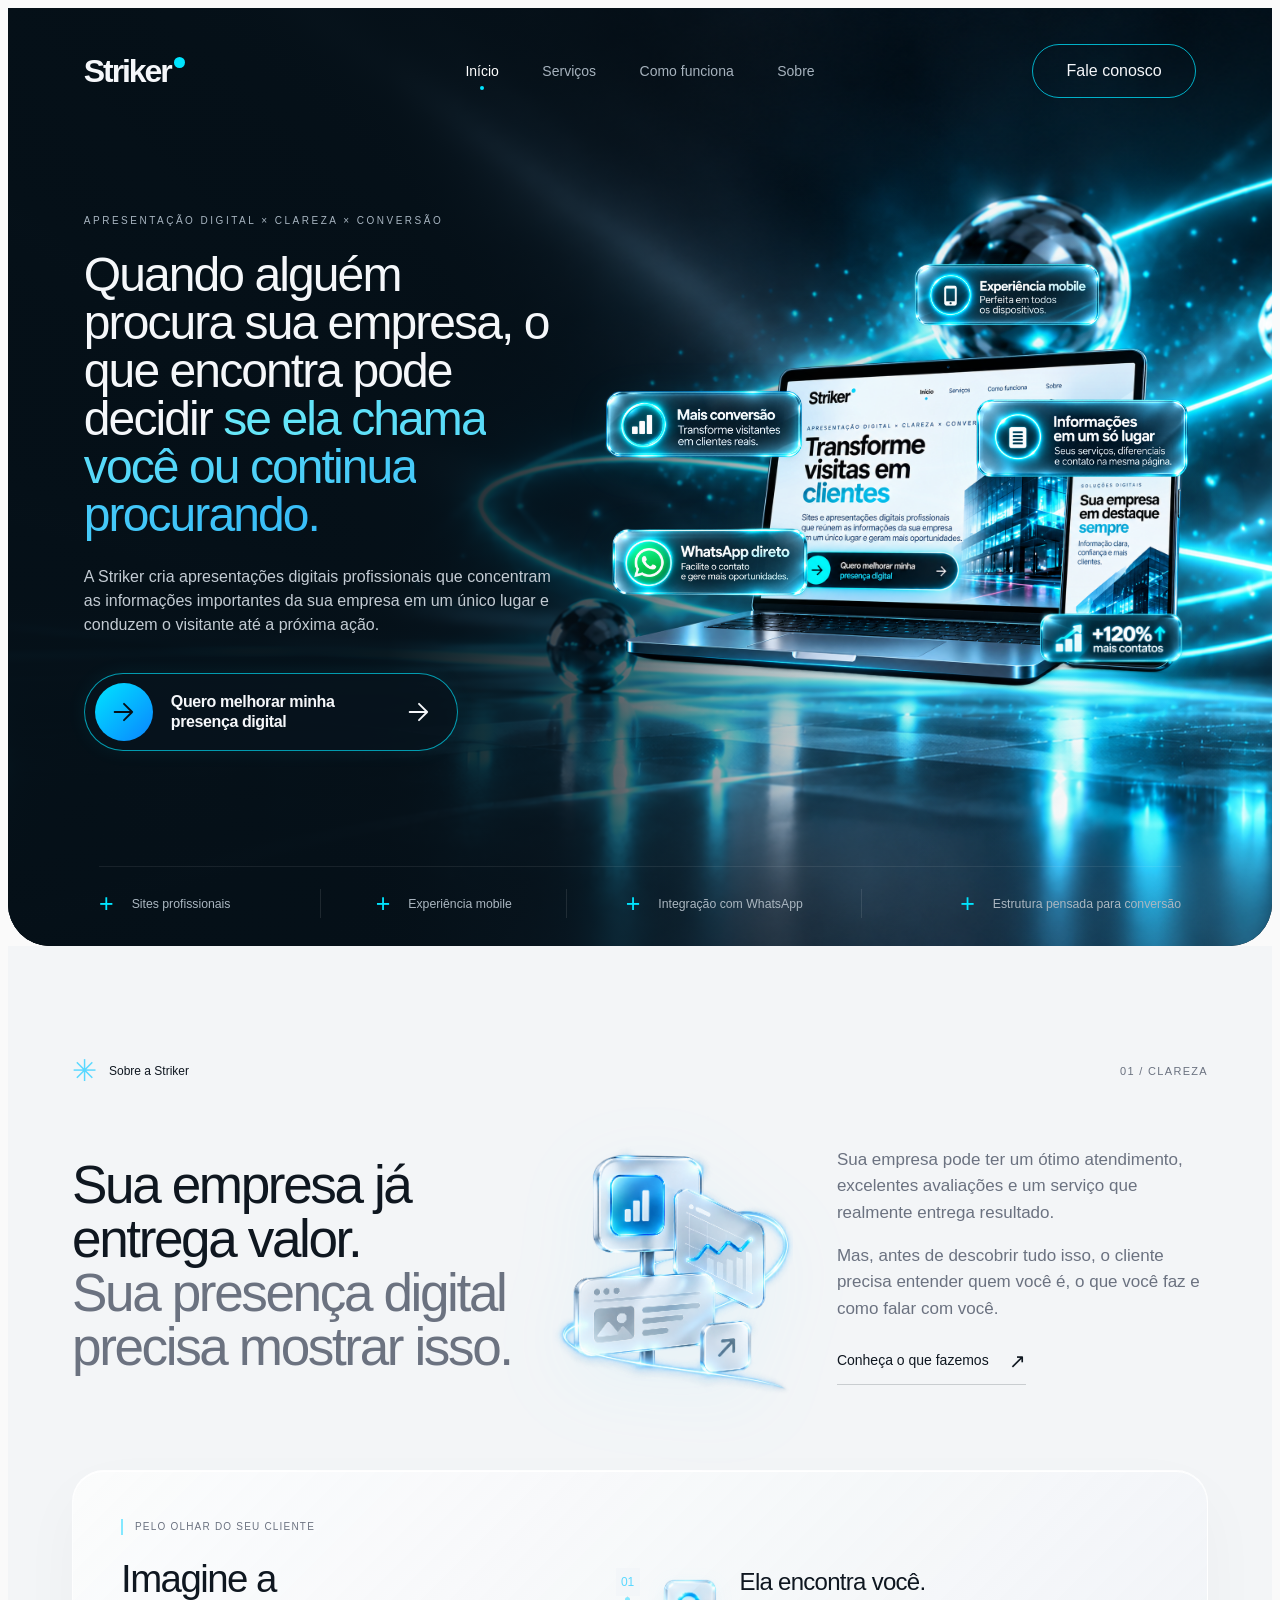
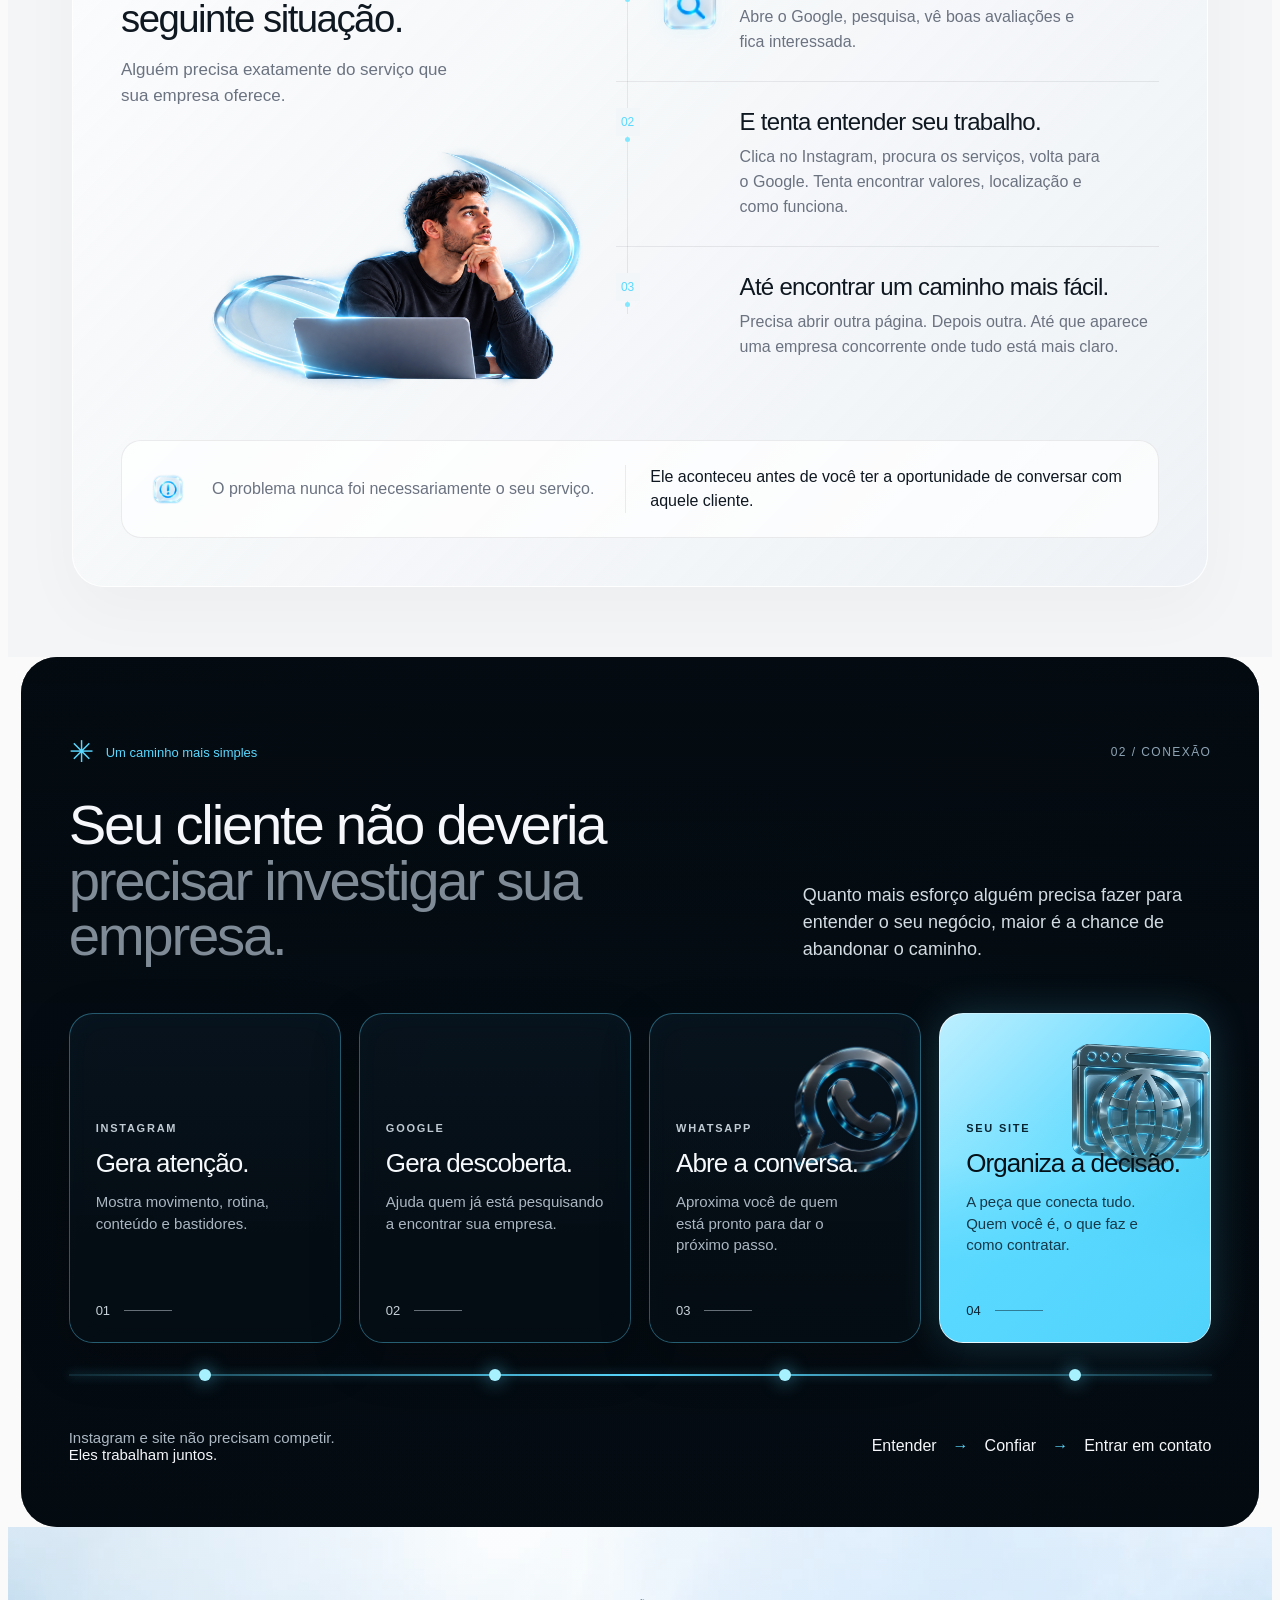
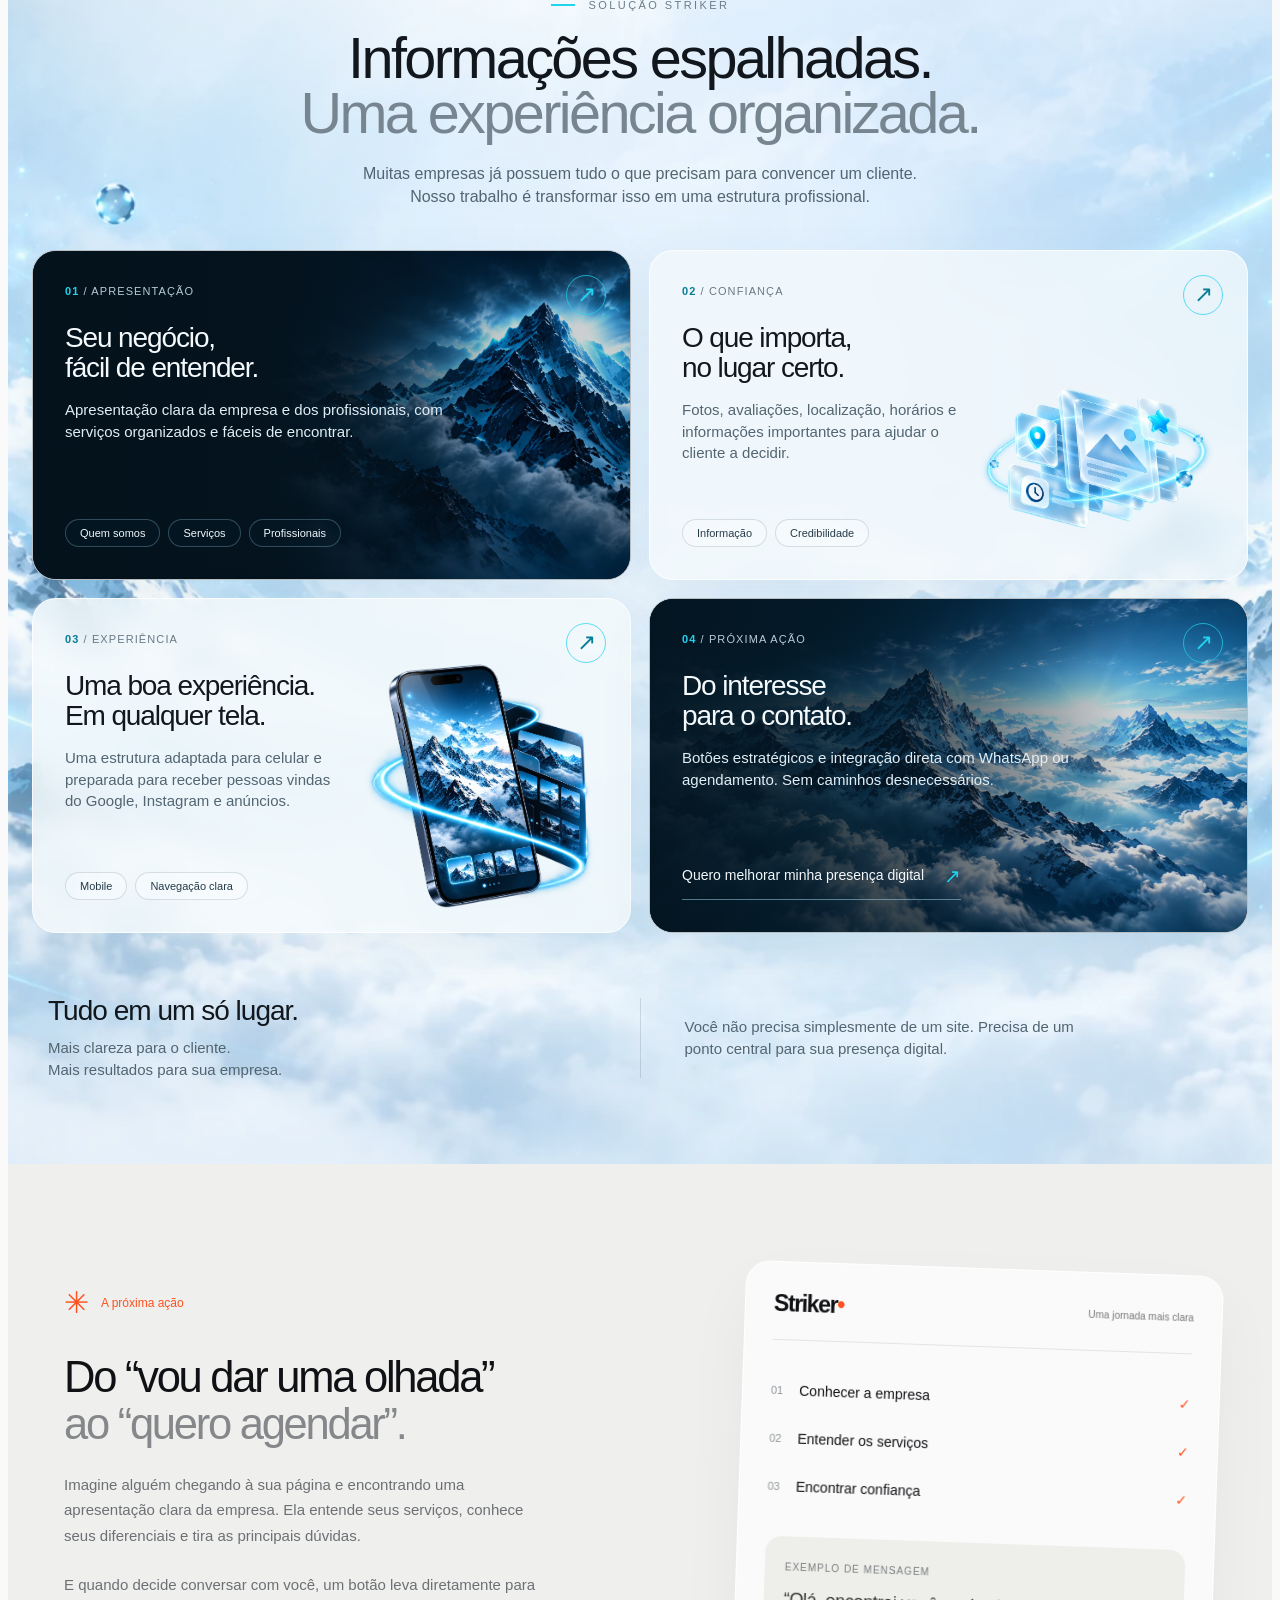
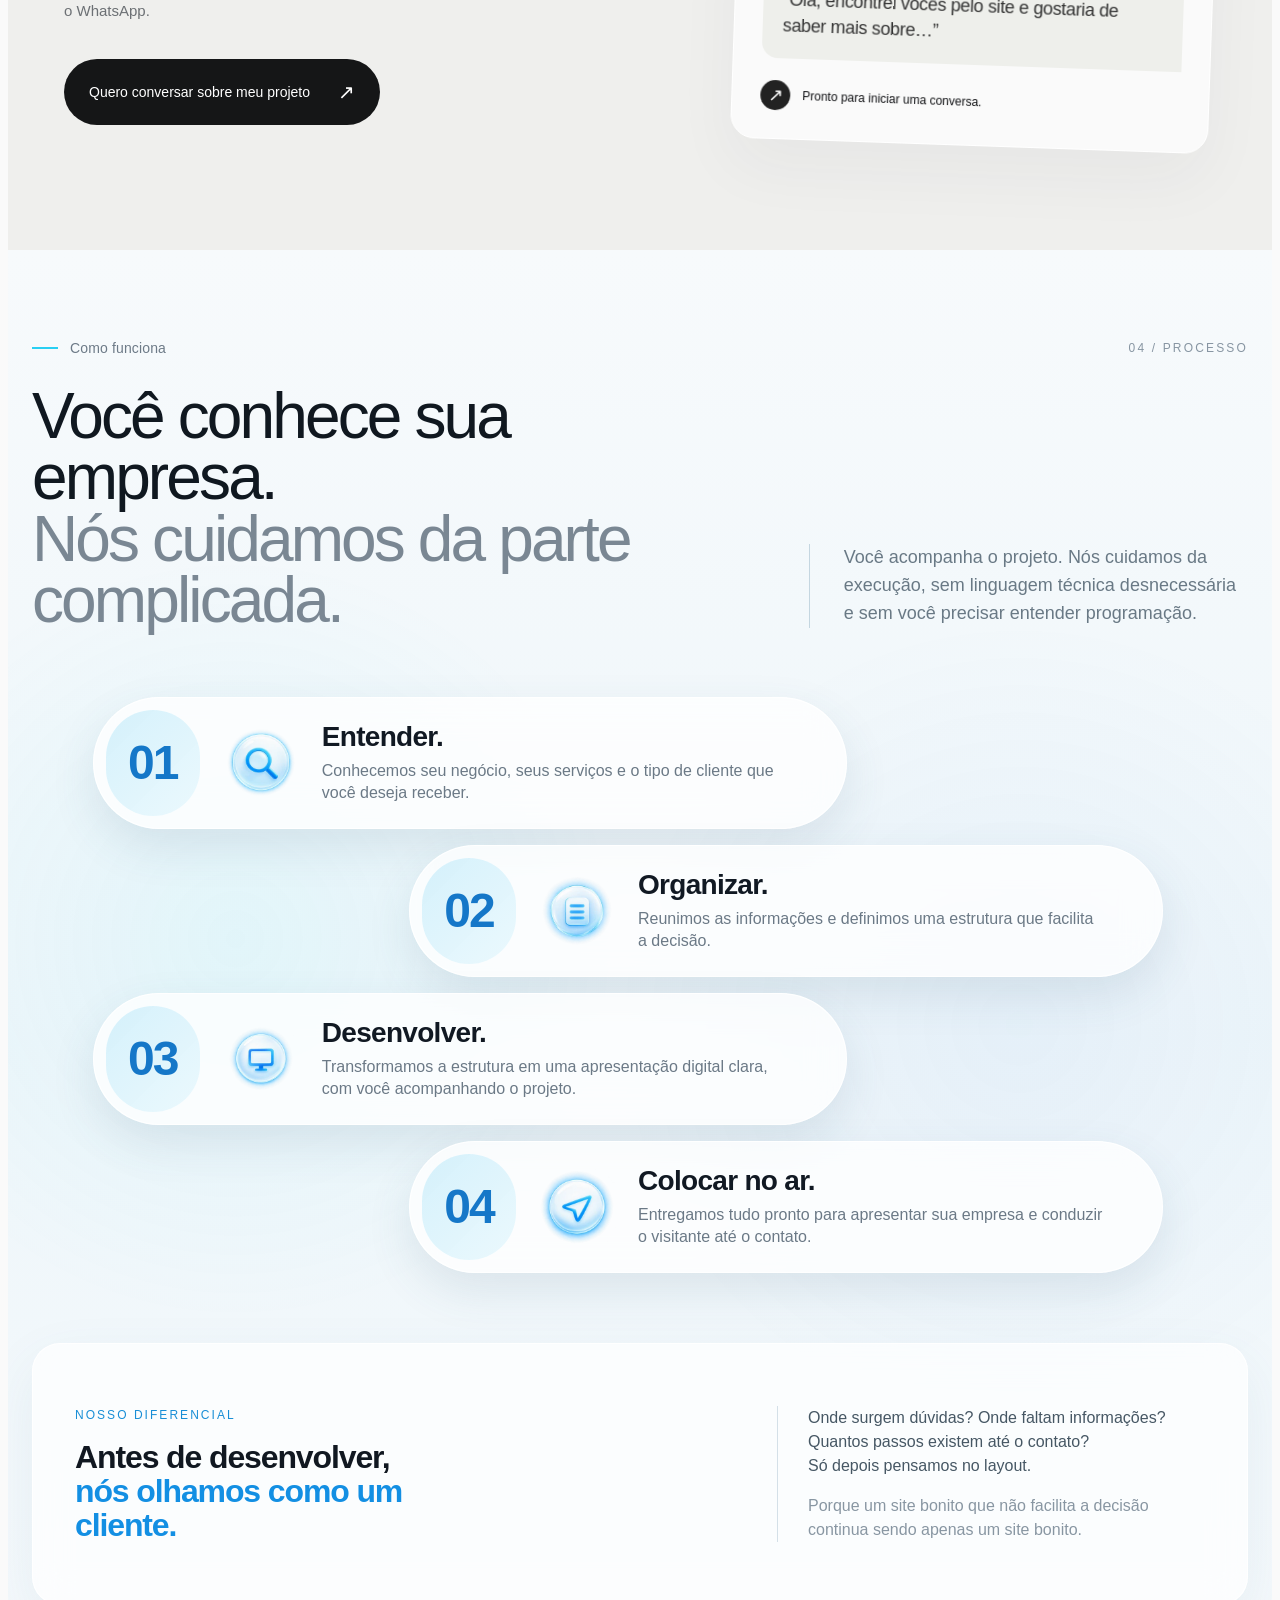
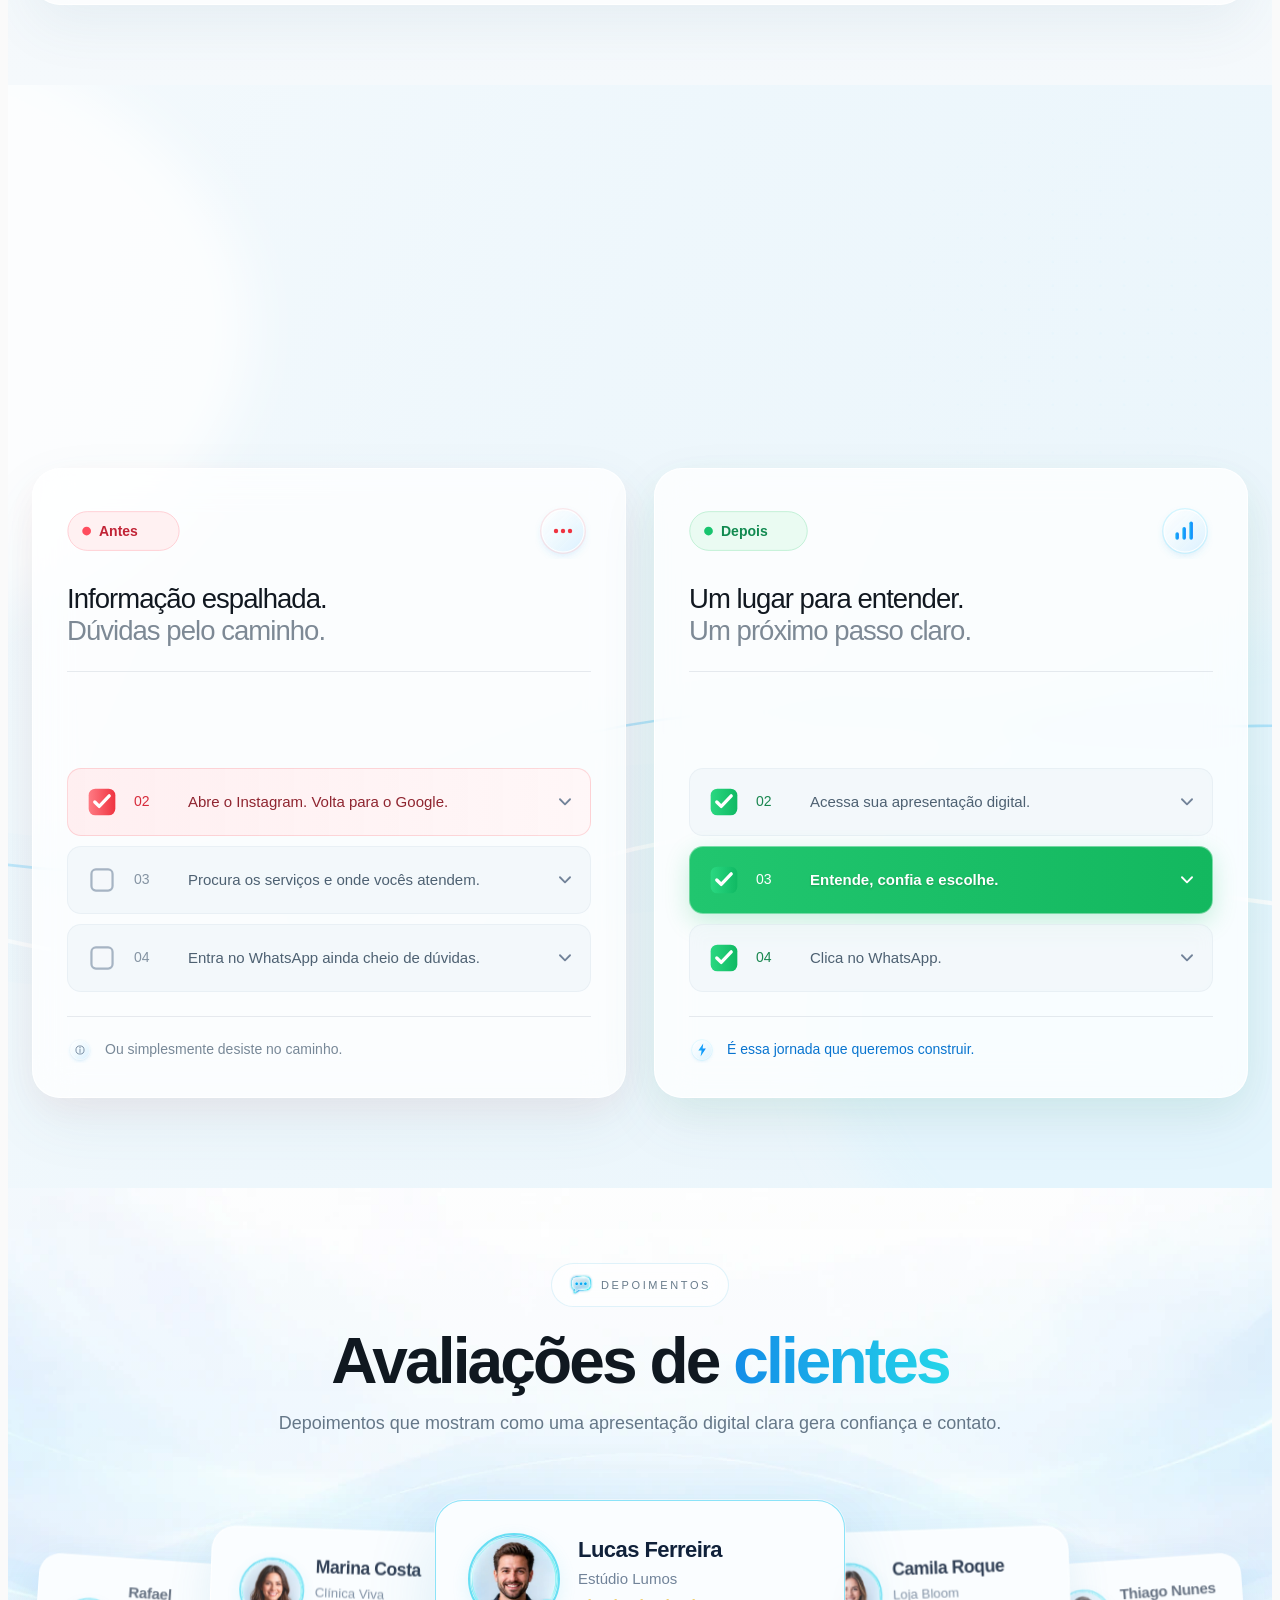
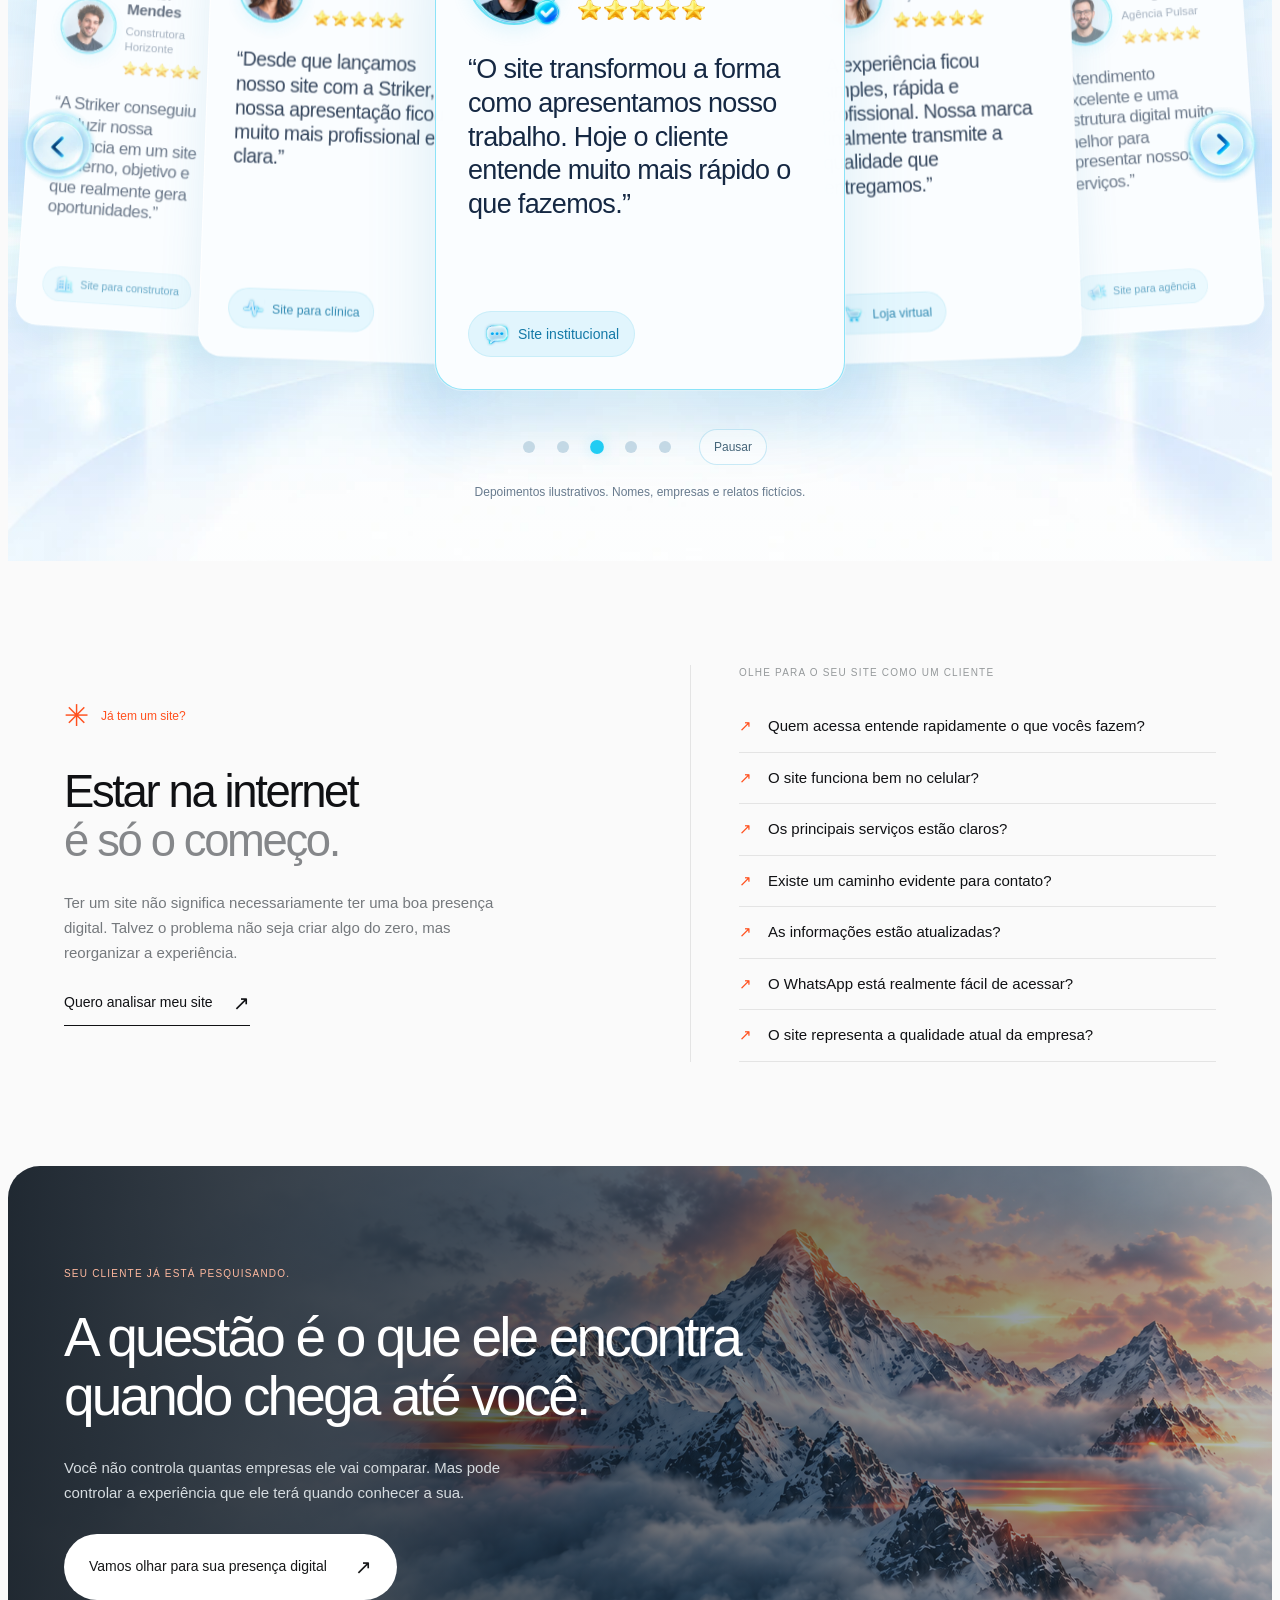
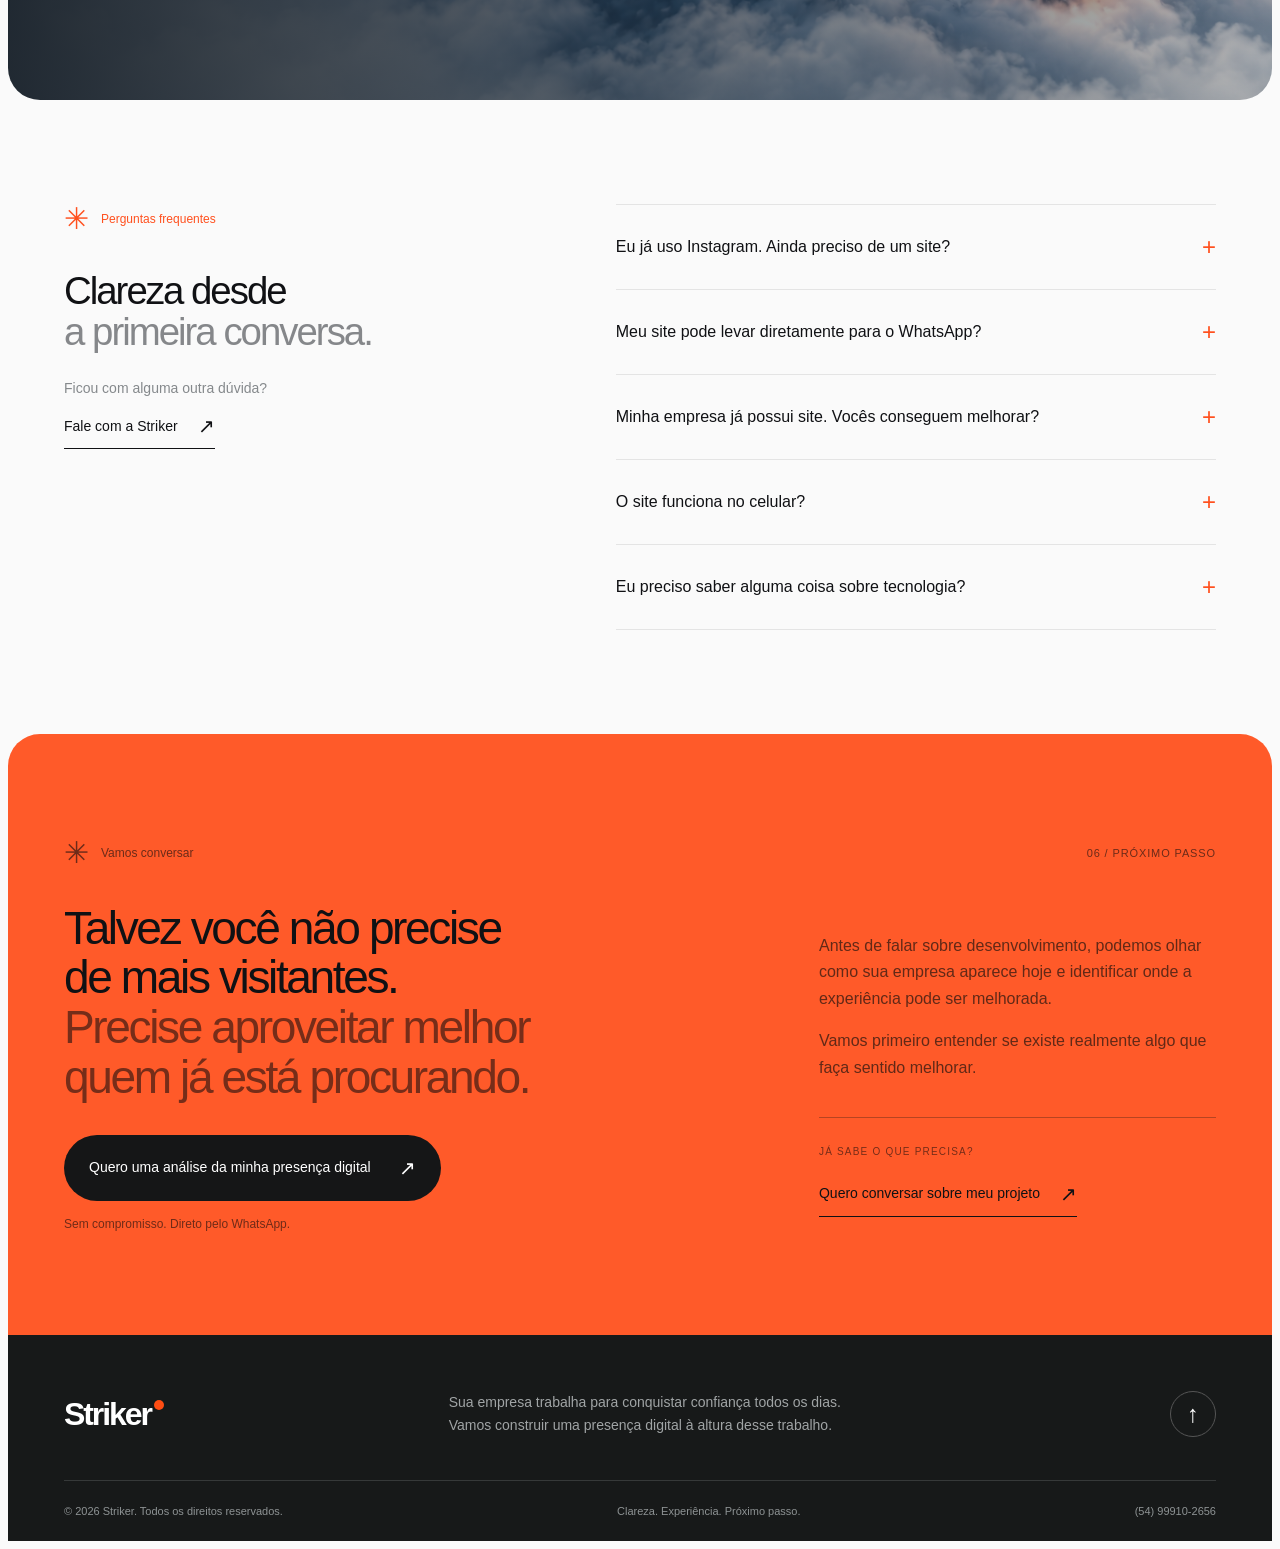
==== commit ab7095bd: "Atualiza processo, comparacao e avaliacoes da Striker" ====
--- a/index.html
+++ b/index.html
@@ -113,18 +113,100 @@
       </div>
     </section>
 
-    <section class="section container" id="processo" aria-labelledby="process-title">
-      <div class="section-label"><span class="spark" aria-hidden="true">✳</span> Como funciona <span class="section-index">04 / Processo</span></div>
-      <div class="split-heading"><h2 id="process-title">Você conhece sua empresa.<br><span class="muted">Nós cuidamos da parte complicada.</span></h2><p>Você acompanha o projeto. Nós cuidamos da execução, sem linguagem técnica desnecessária e sem você precisar entender programação.</p></div>
-      <div class="process-grid"><article><span class="process-number">01<span>↗</span></span><h3>Entender.</h3><p>Conhecemos seu negócio, seus serviços e o tipo de cliente que você deseja receber.</p></article><article><span class="process-number">02<span>↗</span></span><h3>Organizar.</h3><p>Reunimos as informações e definimos uma estrutura que facilita a decisão.</p></article><article><span class="process-number">03<span>↗</span></span><h3>Desenvolver.</h3><p>Transformamos a estrutura em uma apresentação digital clara, com você acompanhando o projeto.</p></article><article><span class="process-number">04<span>↗</span></span><h3>Colocar no ar.</h3><p>Entregamos tudo pronto para apresentar sua empresa e conduzir o visitante até o contato.</p></article></div>
-      <aside class="approach"><span class="spark" aria-hidden="true">✳</span><div><span class="kicker">Nosso diferencial</span><h3>Antes de desenvolver,<br>nós olhamos como um cliente.</h3></div><div><p>Onde surgem dúvidas? Onde faltam informações? Quantos passos existem até o contato? Só depois pensamos no layout.</p><p class="muted">Porque um site bonito que não facilita a decisão continua sendo apenas um site bonito.</p></div></aside>
-    </section>
-
-    <section class="section comparison-section" aria-labelledby="comparison-title"><div class="container">
-      <div class="section-label"><span class="spark" aria-hidden="true">✳</span> Antes e depois <span class="section-index">05 / Experiência</span></div>
-      <div class="split-heading"><h2 id="comparison-title">Menos etapas.<br><span class="muted">Mais facilidade para decidir.</span></h2><p>A pessoa pode chegar pelo Google, Instagram, anúncio, indicação ou QR Code. O objetivo é o mesmo: transformar interesse em ação.</p></div>
-      <div class="comparison-grid"><article class="before-card"><span class="pill">Antes</span><h3>Informação espalhada.<br>Dúvidas pelo caminho.</h3><ol><li>Encontra sua empresa e pesquisa informações.</li><li>Abre o Instagram. Volta para o Google.</li><li>Procura os serviços e onde vocês atendem.</li><li>Entra no WhatsApp ainda cheio de dúvidas.</li></ol><p>Ou simplesmente desiste no caminho.</p></article><article class="after-card"><span class="pill">Com uma experiência organizada</span><h3>Um lugar para entender.<br>Um próximo passo claro.</h3><ol><li>Encontra sua empresa.</li><li>Acessa sua apresentação digital.</li><li>Entende, confia e escolhe.</li><li>Clica no WhatsApp.</li></ol><p>É essa jornada que queremos construir.</p></article></div>
-    </div></section>
+    <section class="process-section" id="processo" aria-labelledby="process-title">
+      <div class="process-container">
+        <div class="process-meta"><span class="process-eyebrow">Como funciona</span><span class="process-index">04 / PROCESSO</span></div>
+        <header class="process-header">
+          <h2 id="process-title">Você conhece sua empresa.<br><span>Nós cuidamos da parte complicada.</span></h2>
+          <p>Você acompanha o projeto. Nós cuidamos da execução, sem linguagem técnica desnecessária e sem você precisar entender programação.</p>
+        </header>
+        <div class="process-route">
+          <img class="process-waves" src="public/assets/striker/process/process-waves.webp" width="1672" height="941" alt="" aria-hidden="true" decoding="async">
+          <ol class="process-steps">
+            <li class="process-card" style="--process-delay: 0ms">
+              <span class="process-step-number" aria-hidden="true">01</span>
+              <img class="process-icon" src="public/assets/striker/process/process-icon-search.webp" width="256" height="256" alt="" aria-hidden="true" decoding="async">
+              <div class="process-card-copy"><h3>Entender.</h3><p>Conhecemos seu negócio, seus serviços e o tipo de cliente que você deseja receber.</p></div>
+            </li>
+            <li class="process-card" style="--process-delay: 90ms">
+              <span class="process-step-number" aria-hidden="true">02</span>
+              <img class="process-icon" src="public/assets/striker/process/process-icon-organize.webp" width="256" height="256" alt="" aria-hidden="true" decoding="async">
+              <div class="process-card-copy"><h3>Organizar.</h3><p>Reunimos as informações e definimos uma estrutura que facilita a decisão.</p></div>
+            </li>
+            <li class="process-card" style="--process-delay: 180ms">
+              <span class="process-step-number" aria-hidden="true">03</span>
+              <img class="process-icon" src="public/assets/striker/process/process-icon-develop.webp" width="256" height="256" alt="" aria-hidden="true" decoding="async">
+              <div class="process-card-copy"><h3>Desenvolver.</h3><p>Transformamos a estrutura em uma apresentação digital clara, com você acompanhando o projeto.</p></div>
+            </li>
+            <li class="process-card" style="--process-delay: 270ms">
+              <span class="process-step-number" aria-hidden="true">04</span>
+              <img class="process-icon" src="public/assets/striker/process/process-icon-launch.webp" width="256" height="256" alt="" aria-hidden="true" decoding="async">
+              <div class="process-card-copy"><h3>Colocar no ar.</h3><p>Entregamos tudo pronto para apresentar sua empresa e conduzir o visitante até o contato.</p></div>
+            </li>
+          </ol>
+        </div>
+        <aside class="process-differential" aria-labelledby="process-differential-title">
+          <div class="process-differential-heading"><span class="process-differential-label">NOSSO DIFERENCIAL</span><h3 id="process-differential-title">Antes de desenvolver,<br><span>nós olhamos como um cliente.</span></h3></div>
+          <img class="process-differential-art" src="public/assets/striker/process/process-differential.webp" width="720" height="540" alt="" aria-hidden="true" decoding="async" loading="lazy">
+          <div class="process-differential-copy"><p>Onde surgem dúvidas? Onde faltam informações?<br>Quantos passos existem até o contato?<br>Só depois pensamos no layout.</p><p>Porque um site bonito que não facilita a decisão continua sendo apenas um site bonito.</p></div>
+        </aside>
+      </div>
+    </section>
+
+    <section class="experience-section" aria-labelledby="comparison-title">
+      <div class="experience-bg" aria-hidden="true"><img class="experience-wave" src="public/assets/striker/experience/01_backgrounds/striker-experience-wave.svg" width="1920" height="820" alt="" aria-hidden="true" decoding="async"><img class="experience-dots" src="public/assets/striker/experience/01_backgrounds/striker-experience-dots.svg" width="800" height="800" alt="" aria-hidden="true" decoding="async"></div>
+      <div class="experience-container">
+        <header class="experience-header">
+          <div class="experience-meta"><span class="experience-eyebrow"><span aria-hidden="true">✳</span> Antes e depois</span><span class="experience-index">05 / EXPERIÊNCIA</span></div>
+          <h2 id="comparison-title">Menos etapas.<br><span>Mais facilidade para decidir.</span></h2>
+          <p>A pessoa pode chegar pelo Google, Instagram, anúncio, indicação ou QR Code. O objetivo é o mesmo: transformar interesse em ação.</p>
+        </header>
+        <div class="experience-comparison">
+        <article class="experience-card experience-card--before" aria-labelledby="experience-before-title">
+          <div class="experience-card-top"><span class="experience-badge"><img class="" src="public/assets/striker/experience/02_status_ui/badge-antes.svg" width="113" height="40" alt="" aria-hidden="true" decoding="async"><span>Antes</span></span><img class="experience-menu" src="public/assets/striker/experience/02_status_ui/menu-before.svg" width="56" height="56" alt="" aria-hidden="true" decoding="async"></div>
+          <h3 id="experience-before-title">Informação espalhada.<br><span>Dúvidas pelo caminho.</span></h3>
+          <ol class="experience-rows">
+            <li class="experience-row" style="--experience-delay: 0ms"><img class="experience-status" src="public/assets/striker/experience/02_status_ui/checkbox-empty.svg" width="40" height="40" alt="" aria-hidden="true" decoding="async"><span class="experience-number" aria-hidden="true">01</span><span class="experience-row-text">Encontra sua empresa e pesquisa informações.</span><img class="experience-chevron" src="public/assets/striker/experience/02_status_ui/chevron-down.svg" width="22" height="22" alt="" aria-hidden="true" decoding="async"></li>
+            <li class="experience-row experience-row--error" style="--experience-delay: 50ms"><img class="experience-status" src="public/assets/striker/experience/02_status_ui/checkbox-error.svg" width="40" height="40" alt="" aria-hidden="true" decoding="async"><span class="experience-number" aria-hidden="true">02</span><span class="experience-row-text">Abre o Instagram. Volta para o Google.</span><img class="experience-chevron" src="public/assets/striker/experience/02_status_ui/chevron-down.svg" width="22" height="22" alt="" aria-hidden="true" decoding="async"></li>
+            <li class="experience-row" style="--experience-delay: 100ms"><img class="experience-status" src="public/assets/striker/experience/02_status_ui/checkbox-empty.svg" width="40" height="40" alt="" aria-hidden="true" decoding="async"><span class="experience-number" aria-hidden="true">03</span><span class="experience-row-text">Procura os serviços e onde vocês atendem.</span><img class="experience-chevron" src="public/assets/striker/experience/02_status_ui/chevron-down.svg" width="22" height="22" alt="" aria-hidden="true" decoding="async"></li>
+            <li class="experience-row" style="--experience-delay: 150ms"><img class="experience-status" src="public/assets/striker/experience/02_status_ui/checkbox-empty.svg" width="40" height="40" alt="" aria-hidden="true" decoding="async"><span class="experience-number" aria-hidden="true">04</span><span class="experience-row-text">Entra no WhatsApp ainda cheio de dúvidas.</span><img class="experience-chevron" src="public/assets/striker/experience/02_status_ui/chevron-down.svg" width="22" height="22" alt="" aria-hidden="true" decoding="async"></li>
+          </ol>
+          <p class="experience-footer"><img class="" src="public/assets/striker/experience/02_status_ui/icon-info.svg" width="26" height="26" alt="" aria-hidden="true" decoding="async"><span>Ou simplesmente desiste no caminho.</span></p>
+        </article>
+        <article class="experience-card experience-card--after" aria-labelledby="experience-after-title">
+          <div class="experience-card-top"><span class="experience-badge"><img class="" src="public/assets/striker/experience/02_status_ui/badge-depois.svg" width="113" height="40" alt="" aria-hidden="true" decoding="async"><span>Depois</span></span><img class="experience-menu" src="public/assets/striker/experience/02_status_ui/menu-after.svg" width="56" height="56" alt="" aria-hidden="true" decoding="async"></div>
+          <h3 id="experience-after-title">Um lugar para entender.<br><span>Um próximo passo claro.</span></h3>
+          <ol class="experience-rows">
+            <li class="experience-row" style="--experience-delay: 0ms"><img class="experience-status" src="public/assets/striker/experience/02_status_ui/checkbox-success.svg" width="40" height="40" alt="" aria-hidden="true" decoding="async"><span class="experience-number" aria-hidden="true">01</span><span class="experience-row-text">Encontra sua empresa.</span><img class="experience-chevron" src="public/assets/striker/experience/02_status_ui/chevron-down.svg" width="22" height="22" alt="" aria-hidden="true" decoding="async"></li>
+            <li class="experience-row" style="--experience-delay: 50ms"><img class="experience-status" src="public/assets/striker/experience/02_status_ui/checkbox-success.svg" width="40" height="40" alt="" aria-hidden="true" decoding="async"><span class="experience-number" aria-hidden="true">02</span><span class="experience-row-text">Acessa sua apresentação digital.</span><img class="experience-chevron" src="public/assets/striker/experience/02_status_ui/chevron-down.svg" width="22" height="22" alt="" aria-hidden="true" decoding="async"></li>
+            <li class="experience-row experience-row--success" style="--experience-delay: 100ms"><img class="experience-status" src="public/assets/striker/experience/02_status_ui/checkbox-success.svg" width="40" height="40" alt="" aria-hidden="true" decoding="async"><span class="experience-number" aria-hidden="true">03</span><span class="experience-row-text">Entende, confia e escolhe.</span><img class="experience-chevron" src="public/assets/striker/experience/02_status_ui/chevron-down.svg" width="22" height="22" alt="" aria-hidden="true" decoding="async"></li>
+            <li class="experience-row" style="--experience-delay: 150ms"><img class="experience-status" src="public/assets/striker/experience/02_status_ui/checkbox-success.svg" width="40" height="40" alt="" aria-hidden="true" decoding="async"><span class="experience-number" aria-hidden="true">04</span><span class="experience-row-text">Clica no WhatsApp.</span><img class="experience-chevron" src="public/assets/striker/experience/02_status_ui/chevron-down.svg" width="22" height="22" alt="" aria-hidden="true" decoding="async"></li>
+          </ol>
+          <p class="experience-footer"><img class="" src="public/assets/striker/experience/02_status_ui/icon-lightning.svg" width="26" height="26" alt="" aria-hidden="true" decoding="async"><span>É essa jornada que queremos construir.</span></p>
+        </article>
+        </div>
+      </div>
+    </section>
+
+    <section class="testimonials-section" id="avaliacoes" aria-labelledby="testimonials-title">
+      <div class="testimonials-background" aria-hidden="true"></div>
+      <div class="testimonials-container">
+        <header class="testimonials-header">
+          <span class="testimonials-eyebrow"><img src="public/assets/striker/testimonials/category-chat.webp" width="24" height="24" alt="" aria-hidden="true"> DEPOIMENTOS</span>
+          <h2 id="testimonials-title">Avaliações de <span>clientes</span></h2>
+          <p>Depoimentos que mostram como uma apresentação digital clara gera confiança e contato.</p>
+        </header>
+        <div class="testimonials-carousel" role="region" aria-roledescription="carousel" aria-label="Avaliações de clientes — exemplos fictícios" tabindex="0">
+          <button class="testimonial-arrow testimonial-arrow--left" type="button" aria-label="Avaliação anterior"><img src="public/assets/striker/testimonials/arrow-left.webp" width="76" height="76" alt="" aria-hidden="true"></button>
+          <div class="testimonial-track"></div>
+          <button class="testimonial-arrow testimonial-arrow--right" type="button" aria-label="Próxima avaliação"><img src="public/assets/striker/testimonials/arrow-right.webp" width="76" height="76" alt="" aria-hidden="true"></button>
+        </div>
+        <div class="testimonial-controls"><div class="testimonial-pagination" role="group" aria-label="Escolher avaliação"></div><button class="testimonial-playback" type="button" aria-label="Pausar troca automática">Pausar</button></div>
+        <p class="testimonials-placeholder">Depoimentos ilustrativos. Nomes, empresas e relatos fictícios.</p>
+        <p class="testimonials-announcement" aria-live="polite" aria-atomic="true"></p>
+        <noscript><p class="testimonials-placeholder">Ative o JavaScript para navegar pelos depoimentos ilustrativos.</p></noscript>
+      </div>
+    </section>
 
     <section class="section container audit-section" aria-labelledby="audit-title"><div><div class="section-label"><span class="spark" aria-hidden="true">✳</span> Já tem um site?</div><h2 id="audit-title">Estar na internet<br><span class="muted">é só o começo.</span></h2><p>Ter um site não significa necessariamente ter uma boa presença digital. Talvez o problema não seja criar algo do zero, mas reorganizar a experiência.</p><a class="text-link" data-contact data-message="Olá! Já tenho um site e gostaria de analisar minha presença digital.">Quero analisar meu site <span aria-hidden="true">↗</span></a></div><div class="audit-list"><span class="kicker">Olhe para o seu site como um cliente</span><ul><li>Quem acessa entende rapidamente o que vocês fazem?</li><li>O site funciona bem no celular?</li><li>Os principais serviços estão claros?</li><li>Existe um caminho evidente para contato?</li><li>As informações estão atualizadas?</li><li>O WhatsApp está realmente fácil de acessar?</li><li>O site representa a qualidade atual da empresa?</li></ul></div></section>
 
--- a/styles.css
+++ b/styles.css
@@ -105,32 +105,6 @@
 .message-example p { color: #333; font-size: 18px; line-height: 1.45; letter-spacing: -.02em; margin: 12px 0 0; }
 .conversation-note { margin-top: 22px; display: flex; gap: 12px; align-items: center; font-size: 12px; }
 .conversation-note > span { display: grid; place-items: center; width: 30px; height: 30px; border-radius: 50%; color: #fff; background: #222; font-size: 18px; }
-.process-grid { display: grid; grid-template-columns: repeat(4,minmax(0,1fr)); gap: 32px; }
-.process-number { display: flex; justify-content: space-between; border-top: 1px solid #cdd0d0; padding-top: 20px; color: #898d90; font-size: 12px; }
-.process-number > span { color: var(--accent); font-size: 20px; }
-.process-grid h3 { font-size: 28px; margin: 28px 0 16px; }
-.process-grid p { font-size: 14px; line-height: 1.65; color: #75797d; }
-.approach { display: grid; grid-template-columns: 36px 1fr 1fr; gap: 28px; margin-top: 64px; background: #eeefed; padding: 36px; border-radius: 24px; }
-.approach .spark { color: var(--accent); }
-.approach .kicker { color: #7a7d7e; }
-.approach h3 { font-size: 28px; line-height: 1.1; margin: 16px 0 0; }
-.approach p { font-size: 14px; line-height: 1.65; margin: 0 0 14px; }
-.approach p:last-child { margin-bottom: 0; }
-.comparison-section { background: #eeefed; }
-.comparison-grid { display: grid; grid-template-columns: repeat(2,minmax(0,1fr)); gap: 20px; }
-.comparison-grid article { padding: 40px; border-radius: 24px; }
-.before-card { background: #fafafa; color: #73787c; }
-.after-card { background: #242627; color: #f8f8f8; }
-.pill { display: inline-flex; font-size: 11px; border-radius: 30px; border: 1px solid #d3d5d5; padding: 8px 12px; }
-.after-card .pill { border-color: #6b493d; color: #ff946f; }
-.comparison-grid h3 { font-size: 29px; line-height: 1.15; margin: 28px 0; }
-.comparison-grid ol { list-style: none; margin: 0; padding: 0; counter-reset: journey; }
-.comparison-grid li { display: flex; gap: 16px; border-top: 1px solid #e0e2e3; padding-block: 18px; font-size: 14px; line-height: 1.4; }
-.comparison-grid li::before { counter-increment: journey; content: '0' counter(journey); font-size: 11px; line-height: 1.8; color: #aaa; }
-.after-card li { border-color: #3d4042; }
-.after-card li::before { color: #ff8d68; }
-.comparison-grid article > p { margin: 20px 0 0; font-size: 13px; color: #9c9fa0; }
-.after-card > p { color: #ff9a79 !important; }
 .audit-section { display: grid; grid-template-columns: 1fr 1fr; gap: 100px; align-items: center; }
 .audit-section h2 { margin-bottom: 26px; }
 .audit-section p { font-size: 15px; line-height: 1.65; color: #75797d; max-width: 440px; }
@@ -173,8 +147,6 @@
   .container { width: calc(100% - 72px); }
   .section { padding-block: 80px; }
   .split-heading, .transformation-grid, .audit-section, .faq-section, .contact-grid { gap: 44px; }
-  .process-grid { gap: 24px; }
-  .process-grid h3 { font-size: 24px; }
   .audit-list { padding-left: 32px; }
   .header { grid-template-columns: auto 1fr auto; }
   .header nav { justify-content: center; gap: 24px; }
@@ -199,15 +171,6 @@
   .transformation-grid { gap: 40px; }
   .conversation-visual { transform: none; padding: 24px; }
   .button { padding: 17px 21px; font-size: 13px; gap: 20px; }
-  .process-grid { grid-template-columns: repeat(2,minmax(0,1fr)); gap: 24px; }
-  .process-grid h3 { font-size: 24px; margin-top: 20px; }
-  .process-grid p { font-size: 13px; }
-  .approach { grid-template-columns: 24px minmax(0,1fr); padding: 26px; gap: 18px; margin-top: 36px; }
-  .approach > div:last-child { grid-column: 1 / -1; }
-  .approach h3 { font-size: 26px; }
-  .comparison-grid { grid-template-columns: minmax(0,1fr); gap: 14px; }
-  .comparison-grid article { padding: 28px; }
-  .comparison-grid h3 { font-size: 27px; }
   .audit-list { border-left: 0; padding-left: 0; }
   .manifesto { padding-block: 72px; border-radius: 24px; }
   .manifesto h2 { font-size: 38px; }
@@ -772,3 +735,244 @@
  .hero--cyan .hero-mockup,.hero--cyan .hero-card { animation:none; }
  .hero--cyan .hero-card:hover,.hero--cyan .primary-cta:hover,.hero--cyan .primary-cta:hover .cta-art .arrow { transform:none; }
 }
+/* Process: alternating glass capsules and an editorial differential panel. */
+.process-section { position: relative; overflow: hidden; background: radial-gradient(circle at 18% 48%, rgba(65,221,245,.08), transparent 30%), radial-gradient(circle at 80% 54%, rgba(74,144,226,.06), transparent 32%), linear-gradient(180deg, #f7fafc 0%, #eef6fa 55%, #f5f9fc 100%); }
+.process-container { position: relative; width: min(calc(100% - 48px), 1440px); margin: 0 auto; padding: 90px 0 80px; }
+.process-meta { display: flex; align-items: center; justify-content: space-between; gap: 20px; margin-bottom: 30px; }
+.process-eyebrow { display: inline-flex; align-items: center; gap: 12px; color: #6d7a87; font-size: 14px; letter-spacing: .01em; }
+.process-eyebrow::before { content: ''; width: 26px; height: 2px; background: #29cff3; }
+.process-index { color: #8795a2; font-size: 12px; letter-spacing: .18em; white-space: nowrap; }
+.process-header { display: grid; grid-template-columns: minmax(0, 62fr) minmax(0, 38fr); gap: 60px; align-items: end; }
+.process-header h2 { margin: 0; color: #101820; font-size: clamp(54px, 5vw, 78px); line-height: .96; letter-spacing: -.045em; font-weight: 500; }
+.process-header h2 span { color: #7a8793; }
+.process-header > p { max-width: 520px; margin: 0 0 4px; padding-left: 34px; border-left: 1px solid rgba(55,110,145,.25); color: #697985; font-size: 18px; line-height: 1.55; }
+.process-route { position: relative; margin-top: 65px; }
+.process-waves { position: absolute; left: 0; top: 50%; transform: translateY(-50%); width: 100%; height: auto; opacity: .55; pointer-events: none; z-index: 0; }
+.process-steps { position: relative; display: grid; gap: 16px; margin: 0; padding: 0; list-style: none; }
+.process-card { position: relative; z-index: 2; display: grid; grid-template-columns: 94px 86px minmax(0, 1fr); gap: 18px; align-items: center; width: 62%; min-height: 132px; margin-left: 5%; padding: 12px 32px 12px 12px; border: 1px solid rgba(255,255,255,.94); border-radius: 999px; background: rgba(255,255,255,.78); backdrop-filter: blur(18px); box-shadow: 0 18px 45px rgba(60,95,120,.12); transition: transform .35s ease, box-shadow .35s ease; }
+.process-card:nth-child(even) { margin-left: auto; margin-right: 7%; }
+.process-card:hover { transform: translateY(-4px); box-shadow: 0 22px 55px rgba(60,110,145,.16); }
+.process-step-number { display: grid; place-items: center; align-self: stretch; min-height: 106px; border-radius: 999px; background: linear-gradient(135deg, rgba(210,240,251,.95), rgba(233,248,253,.9)); color: #1577c8; font-size: 48px; font-weight: 600; letter-spacing: -.04em; }
+.process-icon { display: block; width: 86px; height: 86px; object-fit: contain; }
+.process-card-copy h3 { margin: 0 0 8px; color: #111923; font-size: 28px; line-height: 1.1; font-weight: 600; letter-spacing: -.025em; }
+.process-card-copy p { max-width: 470px; margin: 0; color: #6b7986; font-size: 16px; line-height: 1.35; }
+.process-differential { display: grid; grid-template-columns: minmax(0, 40fr) minmax(0, 20fr) minmax(0, 40fr); align-items: center; gap: 30px; margin-top: 70px; padding: 34px 42px; background: rgba(255,255,255,.68); border: 1px solid rgba(255,255,255,.92); border-radius: 28px; backdrop-filter: blur(18px); box-shadow: 0 20px 55px rgba(70,110,135,.08); }
+.process-differential-label { color: #188ed6; font-size: 12px; letter-spacing: .17em; }
+.process-differential-heading h3 { margin: 18px 0 0; font-size: clamp(32px, 2.5vw, 38px); font-weight: 600; line-height: 1.05; letter-spacing: -.035em; color: #111821; }
+.process-differential-heading h3 span { color: #138fe3; }
+.process-differential-art { display: block; justify-self: center; width: 260px; max-width: 120%; height: auto; }
+.process-differential-copy { padding-left: 30px; border-left: 1px solid rgba(55,110,145,.2); }
+.process-differential-copy p { margin: 0; color: #465764; font-size: 16px; line-height: 1.5; }
+.process-differential-copy p + p { margin-top: 16px; color: #8896a2; }
+.process-enter { opacity: 0; translate: 0 20px; }
+.process-header.process-enter { translate: 0 14px; }
+.process-differential.process-enter { translate: 0 16px; }
+.process-waves.process-enter { translate: none; }
+.process-enter.process-visible { opacity: 1; translate: none; transition: opacity .65s ease var(--process-delay, 0ms), translate .65s ease var(--process-delay, 0ms), transform .35s ease, box-shadow .35s ease; }
+.process-waves.process-visible { opacity: .55; }
+@media (min-width: 769px) and (max-width: 1100px) {
+  .process-header { gap: 28px; }
+  .process-header h2 { font-size: clamp(42px, 5vw, 54px); }
+  .process-header > p { font-size: 16px; padding-left: 22px; }
+  .process-card { width: 76%; grid-template-columns: 80px 76px minmax(0, 1fr); gap: 14px; }
+  .process-step-number { font-size: 44px; }
+  .process-icon { width: 76px; height: 76px; }
+  .process-differential { grid-template-columns: minmax(0, 45fr) minmax(0, 20fr) minmax(0, 35fr); gap: 20px; padding: 30px 26px; }
+  .process-differential-copy { padding-left: 20px; }
+  .process-differential-heading h3 { font-size: 32px; }
+}
+@media (max-width: 768px) {
+  .process-container { padding: 60px 0; }
+  .process-meta { gap: 12px; margin-bottom: 26px; }
+  .process-index { font-size: 10px; letter-spacing: .12em; }
+  .process-eyebrow { font-size: 13px; gap: 8px; }
+  .process-eyebrow::before { width: 18px; }
+  .process-header { grid-template-columns: minmax(0, 1fr); gap: 26px; }
+  .process-header h2 { font-size: clamp(38px, 7vw, 54px); line-height: 1.04; }
+  .process-header > p { padding-left: 20px; font-size: 16px; }
+  .process-route { margin-top: 38px; }
+  .process-waves { display: none; }
+  .process-steps { gap: 18px; }
+  .process-steps::before { content: ''; position: absolute; top: 24px; bottom: 24px; left: 55px; width: 2px; background: rgba(41,207,243,.28); }
+  .process-card, .process-card:nth-child(even) { width: 100%; min-height: auto; margin: 0; padding: 20px; border-radius: 28px; grid-template-columns: 70px minmax(0, 1fr); gap: 8px 10px; }
+  .process-step-number { grid-column: 1; grid-row: 1; justify-self: center; align-self: start; min-height: 28px; width: 44px; font-size: 18px; }
+  .process-icon { grid-column: 1; grid-row: 2; align-self: start; justify-self: center; width: 64px; height: 64px; }
+  .process-card-copy { grid-column: 2; grid-row: 1 / 3; }
+  .process-card-copy h3 { font-size: 25px; margin-bottom: 10px; }
+  .process-card-copy p { font-size: 15px; line-height: 1.45; }
+  .process-differential { grid-template-columns: minmax(0, 1fr); gap: 24px; margin-top: 40px; padding: 28px 24px; }
+  .process-differential-heading h3 { font-size: 32px; }
+  .process-differential-art { width: 250px; max-width: 100%; }
+  .process-differential-copy { padding: 22px 0 0; border-left: 0; border-top: 1px solid rgba(55,110,145,.2); }
+}
+@media (prefers-reduced-motion: reduce) {
+  .process-enter, .process-header.process-enter, .process-differential.process-enter { opacity: 1; translate: none; }
+  .process-waves.process-enter { opacity: .55; }
+  .process-card, .process-enter.process-visible { transition: none; }
+  .process-card:hover { transform: none; }
+}
+/* Experience comparison: all content is HTML; SVGs supply decoration only. */
+.experience-section { position: relative; overflow: hidden; background: linear-gradient(180deg, #f7fafc, #eef6fb); }
+.experience-bg { position: absolute; inset: 0; overflow: hidden; pointer-events: none; }
+.experience-bg .experience-wave { position: absolute; width: 100%; height: 100%; object-fit: cover; }
+.experience-bg .experience-dots { position: absolute; width: 560px; height: 560px; right: -100px; top: -40px; opacity: .16; }
+.experience-container { position: relative; z-index: 2; width: min(calc(100% - 48px), 1380px); margin: 0 auto; padding: 90px 0; }
+.experience-header { display: grid; grid-template-columns: minmax(0, 60fr) minmax(0, 40fr); gap: 30px 60px; align-items: end; }
+.experience-meta { grid-column: 1 / -1; display: flex; align-items: center; justify-content: space-between; gap: 16px; }
+.experience-eyebrow { display: inline-flex; align-items: center; gap: 10px; color: #617282; font-size: 14px; }
+.experience-eyebrow > span { color: #22cff5; font-size: 25px; line-height: 1; }
+.experience-index { font-size: 12px; letter-spacing: .16em; color: #758595; white-space: nowrap; }
+.experience-header h2 { font-size: clamp(54px, 5vw, 78px); font-weight: 500; line-height: .96; letter-spacing: -.045em; color: #101820; margin: 0; }
+.experience-header h2 > span { color: #7b8895; }
+.experience-header > p { margin: 0 0 4px; max-width: 520px; font-size: 18px; line-height: 1.55; color: #617282; }
+.experience-comparison { display: grid; grid-template-columns: repeat(2, minmax(0, 1fr)); gap: 28px; max-width: 1320px; margin: 54px auto 0; }
+.experience-card { display: flex; flex-direction: column; min-width: 0; min-height: 560px; padding: 34px; border-radius: 28px; border: 1px solid rgba(255,255,255,.92); background: rgba(255,255,255,.74); backdrop-filter: blur(18px); }
+.experience-card--before { box-shadow: 0 24px 60px rgba(80,110,130,.08), 0 12px 40px rgba(239,51,64,.05); }
+.experience-card--after { box-shadow: 0 24px 60px rgba(80,110,130,.08), 0 12px 42px rgba(21,191,104,.07); }
+.experience-card-top { display: flex; align-items: center; justify-content: space-between; gap: 16px; }
+.experience-badge { position: relative; display: inline-flex; align-items: center; width: 113px; height: 40px; padding-left: 32px; font-size: 14px; font-weight: 700; color: #c12436; }
+.experience-badge img { position: absolute; inset: 0; width: 100%; height: 100%; }
+.experience-badge > span { position: relative; }
+.experience-card--after .experience-badge { width: 119px; color: #118a50; }
+.experience-menu { display: block; width: 56px; height: 56px; }
+.experience-card h3 { margin: 24px 0 0; color: #111820; font-size: clamp(26px, 2.15vw, 32px); line-height: 1.15; font-weight: 500; letter-spacing: -.035em; }
+.experience-card h3 > span { color: #7d8995; }
+.experience-rows { display: grid; grid-template-rows: repeat(4, minmax(68px, 1fr)); gap: 10px; list-style: none; padding: 18px 0 0; margin: 24px 0; border-top: 1px solid rgba(72,95,112,.12); flex: 1; }
+.experience-row { display: grid; grid-template-columns: 40px 42px minmax(0, 1fr) 28px; align-items: center; gap: 12px; min-height: 68px; padding: 10px 14px; border-radius: 14px; background: rgba(239,246,250,.74); border: 1px solid rgba(115,145,165,.08); backdrop-filter: blur(8px); color: #4e6172; font-size: 15px; line-height: 1.4; transition: transform .3s ease, background .3s ease, box-shadow .3s ease; }
+.experience-number { font-size: 14px; font-weight: 500; color: #8493a2; }
+.experience-status { width: 40px; height: 40px; }
+.experience-chevron { width: 22px; height: 22px; justify-self: end; }
+.experience-card--after .experience-number { color: #18864e; }
+.experience-row--error { background: linear-gradient(90deg, rgba(255,237,239,.88), rgba(255,245,246,.82)); border-color: rgba(239,51,64,.16); color: #8f2530; }
+.experience-row--error .experience-number { color: #d72a3a; }
+.experience-row--success { background: linear-gradient(90deg, #21c66f, #13b85f); border-color: rgba(255,255,255,.4); box-shadow: 0 8px 25px rgba(20,190,100,.22); color: #fff; }
+.experience-card--after .experience-row--success .experience-number { color: #fff; }
+.experience-row--success .experience-row-text { font-weight: 600; text-shadow: 0 1px 2px rgba(0,70,30,.3); }
+.experience-row--success .experience-chevron { filter: brightness(0) invert(1); }
+.experience-footer { display: flex; align-items: center; gap: 12px; border-top: 1px solid rgba(72,95,112,.12); padding-top: 20px; margin: 0; color: #788897; font-size: 14px; line-height: 1.5; }
+.experience-footer img { width: 26px; height: 26px; flex: 0 0 26px; }
+.experience-card--after .experience-footer { color: #0874cf; font-weight: 500; }
+@media (hover: hover) {
+  .experience-row:hover { transform: translateX(3px); }
+  .experience-row:not(.experience-row--error):not(.experience-row--success):hover { background: rgba(255,255,255,.85); }
+  .experience-card--after .experience-row:hover { box-shadow: 0 8px 24px rgba(21,191,104,.13); }
+}
+.experience-enter { opacity: 0; translate: 0 8px; }
+.experience-header.experience-enter { translate: 0 12px; }
+.experience-card--before.experience-enter { translate: -18px 0; }
+.experience-card--after.experience-enter { translate: 18px 0; }
+.experience-enter.experience-visible { opacity: 1; translate: none; transition: opacity .55s ease var(--experience-delay, 0ms), translate .55s ease var(--experience-delay, 0ms), transform .3s ease, background .3s ease, box-shadow .3s ease; }
+@media (min-width: 769px) and (max-width: 1100px) {
+  .experience-header { gap: 28px; }
+  .experience-header h2 { font-size: clamp(46px, 5vw, 54px); }
+  .experience-header > p { font-size: 17px; }
+  .experience-card { padding: 26px; }
+  .experience-row { grid-template-columns: 34px 28px minmax(0, 1fr) 22px; gap: 8px; padding: 10px; }
+  .experience-status { width: 34px; height: 34px; }
+}
+@media (max-width: 940px) {
+  .experience-comparison { grid-template-columns: minmax(0, 1fr); }
+  .experience-card { min-height: auto; }
+}
+@media (max-width: 768px) {
+  .experience-container { padding: 60px 0; }
+  .experience-header { grid-template-columns: minmax(0, 1fr); gap: 26px; }
+  .experience-header h2 { font-size: clamp(42px, 11vw, 58px); line-height: 1.02; }
+  .experience-header > p { font-size: 17px; }
+  .experience-index { font-size: 10px; letter-spacing: .1em; }
+  .experience-eyebrow { font-size: 13px; gap: 8px; }
+  .experience-meta { gap: 10px; }
+  .experience-comparison { gap: 24px; margin-top: 36px; }
+  .experience-card { padding: 22px; border-radius: 22px; }
+  .experience-card h3 { font-size: 27px; }
+  .experience-rows { grid-template-rows: repeat(4, minmax(62px, auto)); }
+  .experience-row { grid-template-columns: 34px 32px minmax(0, 1fr) 22px; gap: 6px; padding: 10px 8px; min-height: 62px; font-size: 14px; }
+  .experience-status { width: 34px; height: 34px; }
+  .experience-footer { font-size: 14px; gap: 8px; }
+  .experience-bg .experience-wave { opacity: .6; object-position: center; }
+  .experience-bg .experience-dots { display: none; }
+}
+@media (prefers-reduced-motion: reduce) {
+  .experience-enter, .experience-header.experience-enter, .experience-card.experience-enter { opacity: 1; translate: none; }
+  .experience-row, .experience-enter.experience-visible { transition: none; }
+  .experience-row:hover { transform: none; }
+}
+/* Testimonials: a seven-slot ring keeps the five-card coverflow continuous. */
+.testimonials-section { position: relative; overflow: hidden; min-height: 820px; padding: 75px 0 60px; background: #f5fafd; }
+.testimonials-background { position: absolute; inset: 0; pointer-events: none; background: linear-gradient(180deg, rgba(248,252,255,.15), rgba(239,248,253,.1)), url('public/assets/striker/testimonials/testimonials-bg.webp') center / cover no-repeat; }
+.testimonials-container { position: relative; width: min(calc(100% - 48px), 1500px); margin: 0 auto; }
+.testimonials-header { text-align: center; }
+.testimonials-eyebrow { display: inline-flex; gap: 8px; align-items: center; padding: 9px 17px; background: rgba(255,255,255,.65); border: 1px solid rgba(130,205,235,.25); border-radius: 999px; backdrop-filter: blur(12px); color: #687b8b; letter-spacing: .24em; font-size: 11px; }
+.testimonials-eyebrow img { width: 24px; height: 24px; object-fit: contain; }
+.testimonials-header h2 { margin: 24px 0 0; color: #101820; font-size: clamp(52px, 5vw, 76px); line-height: .96; font-weight: 600; letter-spacing: -.045em; }
+.testimonials-header h2 > span { background: linear-gradient(90deg, #138de8, #25d6e9); background-clip: text; -webkit-background-clip: text; color: transparent; }
+.testimonials-header > p { max-width: 760px; margin: 18px auto 0; font-size: 18px; line-height: 1.5; color: #657788; }
+.testimonials-carousel { --card-width: 410px; --step: clamp(290px, 23vw, 350px); position: relative; margin-top: 28px; height: 560px; touch-action: pan-y; }
+.testimonial-track { position: relative; height: 100%; }
+.testimonial-card { position: absolute; top: 50%; left: 50%; width: var(--card-width); height: 490px; display: flex; flex-direction: column; padding: 32px; background: rgba(255,255,255,.82); border: 1px solid rgba(255,255,255,.95); border-radius: 28px; backdrop-filter: blur(20px); box-shadow: 0 20px 50px rgba(57,148,193,.12); transform: translate(calc(-50% + var(--offset) * var(--step)), -50%) scale(var(--scale)) rotate(var(--rotation)); opacity: var(--opacity); z-index: var(--layer); transition: transform .7s cubic-bezier(.22,.61,.36,1), opacity .7s ease, border-color .7s ease, box-shadow .7s ease; }
+.testimonial-card[data-slot="0"] { border-color: rgba(81,214,245,.65); box-shadow: 0 30px 70px rgba(57,148,193,.16), 0 0 0 1px rgba(255,255,255,.55); }
+.testimonial-card.is-recycling { transition: none; }
+.testimonial-card { opacity: var(--visibility); background: rgba(250,253,255,.98); transition-property: transform, opacity, border-color, box-shadow, width; }
+.testimonial-card > * { opacity: var(--opacity); }
+.testimonial-card:not([data-slot="0"]) { width: 320px; }
+.testimonial-card[data-slot="-2"], .testimonial-card[data-slot="2"] { width: 280px; }
+.testimonial-card:not([data-slot="0"]) .testimonial-person { grid-template-columns: 74px minmax(0,1fr); gap: 12px; }
+.testimonial-card:not([data-slot="0"]) .testimonial-portrait, .testimonial-card:not([data-slot="0"]) .testimonial-avatar { width: 74px; height: 74px; }
+.testimonial-card:not([data-slot="0"]) .testimonial-person h3 { font-size: 20px; }
+.testimonial-card:not([data-slot="0"]) .testimonial-rating img { width: 18px; height: 18px; }
+.testimonial-card:not([data-slot="0"]) blockquote { font-size: 22px; }
+.testimonial-person, .testimonial-portrait, .testimonial-avatar, .testimonial-person h3, .testimonial-rating img, .testimonial-card blockquote { transition: width .7s cubic-bezier(.22,.61,.36,1), height .7s cubic-bezier(.22,.61,.36,1), font-size .7s cubic-bezier(.22,.61,.36,1), grid-template-columns .7s cubic-bezier(.22,.61,.36,1); }
+.testimonial-person { display: grid; grid-template-columns: 92px minmax(0,1fr); gap: 18px; align-items: center; }
+.testimonial-portrait { position: relative; width: 92px; height: 92px; }
+.testimonial-avatar { display: block; width: 92px; height: 92px; aspect-ratio: 1; object-fit: cover; border-radius: 50%; border: 2px solid rgba(48,211,239,.72); box-shadow: 0 6px 18px rgba(40,190,230,.12); }
+.testimonial-verified { position: absolute; width: 28px; height: 28px; bottom: -1px; right: -1px; opacity: 0; transition: opacity .7s ease; }
+.testimonial-card[data-slot="0"] .testimonial-verified { opacity: 1; }
+.testimonial-person h3 { margin: 0; font-size: 22px; line-height: 1.15; font-weight: 600; color: #10213a; letter-spacing: -.025em; }
+.testimonial-company { margin: 7px 0 9px; font-size: 15px; color: #718399; line-height: 1.35; }
+.testimonial-rating { display: flex; gap: 3px; }
+.testimonial-rating img { width: 23px; height: 23px; object-fit: contain; }
+.testimonial-card blockquote { margin: 28px 0 24px; font-size: 27px; line-height: 1.25; letter-spacing: -.025em; color: #152843; }
+.testimonial-category { display: inline-flex; align-items: center; align-self: flex-start; gap: 8px; margin-top: auto; padding: 9px 15px; background: rgba(216,243,252,.72); border: 1px solid rgba(74,196,231,.16); border-radius: 999px; color: #1379a7; font-size: 14px; line-height: 1.3; }
+.testimonial-category img { width: 26px; height: 26px; object-fit: contain; }
+.testimonial-arrow { position: absolute; z-index: 10; top: calc(50% - 38px); width: 76px; height: 76px; padding: 0; border: 0; background: none; border-radius: 50%; cursor: pointer; transition: transform .2s ease, filter .2s ease; }
+.testimonial-arrow img { width: 100%; height: 100%; object-fit: contain; pointer-events: none; }
+.testimonial-arrow--left { left: -12px; }
+.testimonial-arrow--right { right: -12px; }
+.testimonial-arrow:hover { transform: scale(1.06); filter: brightness(1.04); }
+.testimonials-section :focus-visible { outline: 3px solid #138de8; outline-offset: 4px; }
+.testimonial-controls { display: flex; justify-content: center; align-items: center; gap: 18px; min-height: 44px; }
+.testimonial-pagination { display: flex; align-items: center; gap: 2px; }
+.testimonial-dot { display: grid; place-items: center; width: 32px; height: 36px; padding: 0; border: 0; border-radius: 12px; background: none; cursor: pointer; }
+.testimonial-dot::before { content: ''; width: 12px; height: 12px; border-radius: 50%; background: #c9dbe7; transition: background .2s, transform .2s; }
+.testimonial-dot[aria-current="true"]::before { background: #22cff5; transform: scale(1.15); box-shadow: 0 0 12px rgba(34,207,245,.22); }
+.testimonial-playback { min-height: 36px; padding: 8px 14px; border: 1px solid rgba(130,205,235,.4); border-radius: 999px; background: rgba(255,255,255,.7); color: #466477; font: inherit; font-size: 12px; cursor: pointer; }
+.testimonials-placeholder { margin: 14px 0 0; text-align: center; font-size: 12px; line-height: 1.5; color: #687b8e; }
+.testimonials-announcement { position: absolute; width: 1px; height: 1px; padding: 0; overflow: hidden; clip-path: inset(50%); white-space: nowrap; }
+@media (min-width: 769px) and (max-width: 1100px) {
+  .testimonials-carousel { --card-width: 390px; --step: 290px; }
+  .testimonial-card { padding: 28px; }
+  .testimonial-card[data-slot="-2"], .testimonial-card[data-slot="2"] { opacity: 0; pointer-events: none; }
+}
+@media (max-width: 768px) {
+  .testimonials-section { min-height: 0; padding: 56px 0 44px; }
+  .testimonials-container { width: calc(100% - 32px); }
+  .testimonials-header h2 { font-size: clamp(40px, 9vw, 58px); line-height: 1.04; }
+  .testimonials-header > p { font-size: 16px; max-width: 480px; }
+  .testimonials-carousel { --card-width: min(88vw, 390px); --step: calc(var(--card-width) + 18px); height: 484px; margin-top: 20px; margin-bottom: 64px; }
+  .testimonial-card { height: 448px; padding: 26px; transform: translate(calc(-50% + var(--mobile-offset) * var(--step)), -50%) scale(var(--mobile-scale)); }
+  .testimonial-card:not([data-slot="0"]) { width: var(--card-width); }
+  .testimonial-person { grid-template-columns: 72px minmax(0,1fr); gap: 14px; }
+  .testimonial-portrait, .testimonial-avatar { width: 72px; height: 72px; }
+  .testimonial-person h3 { font-size: 20px; }
+  .testimonial-company { font-size: 14px; }
+  .testimonial-rating { gap: 3px; }
+  .testimonial-rating img { width: 19px; height: 19px; }
+  .testimonial-card blockquote { font-size: 24px; margin-top: 26px; }
+  .testimonial-category { padding: 8px 12px; font-size: 13px; }
+  .testimonial-arrow { top: auto; bottom: -54px; width: 50px; height: 50px; }
+  .testimonial-arrow--left { left: calc(50% - 66px); }
+  .testimonial-arrow--right { right: calc(50% - 66px); }
+}
+@media (prefers-reduced-motion: reduce) {
+  .testimonial-card, .testimonial-card *, .testimonial-verified, .testimonial-arrow, .testimonial-dot::before { transition: none; }
+}
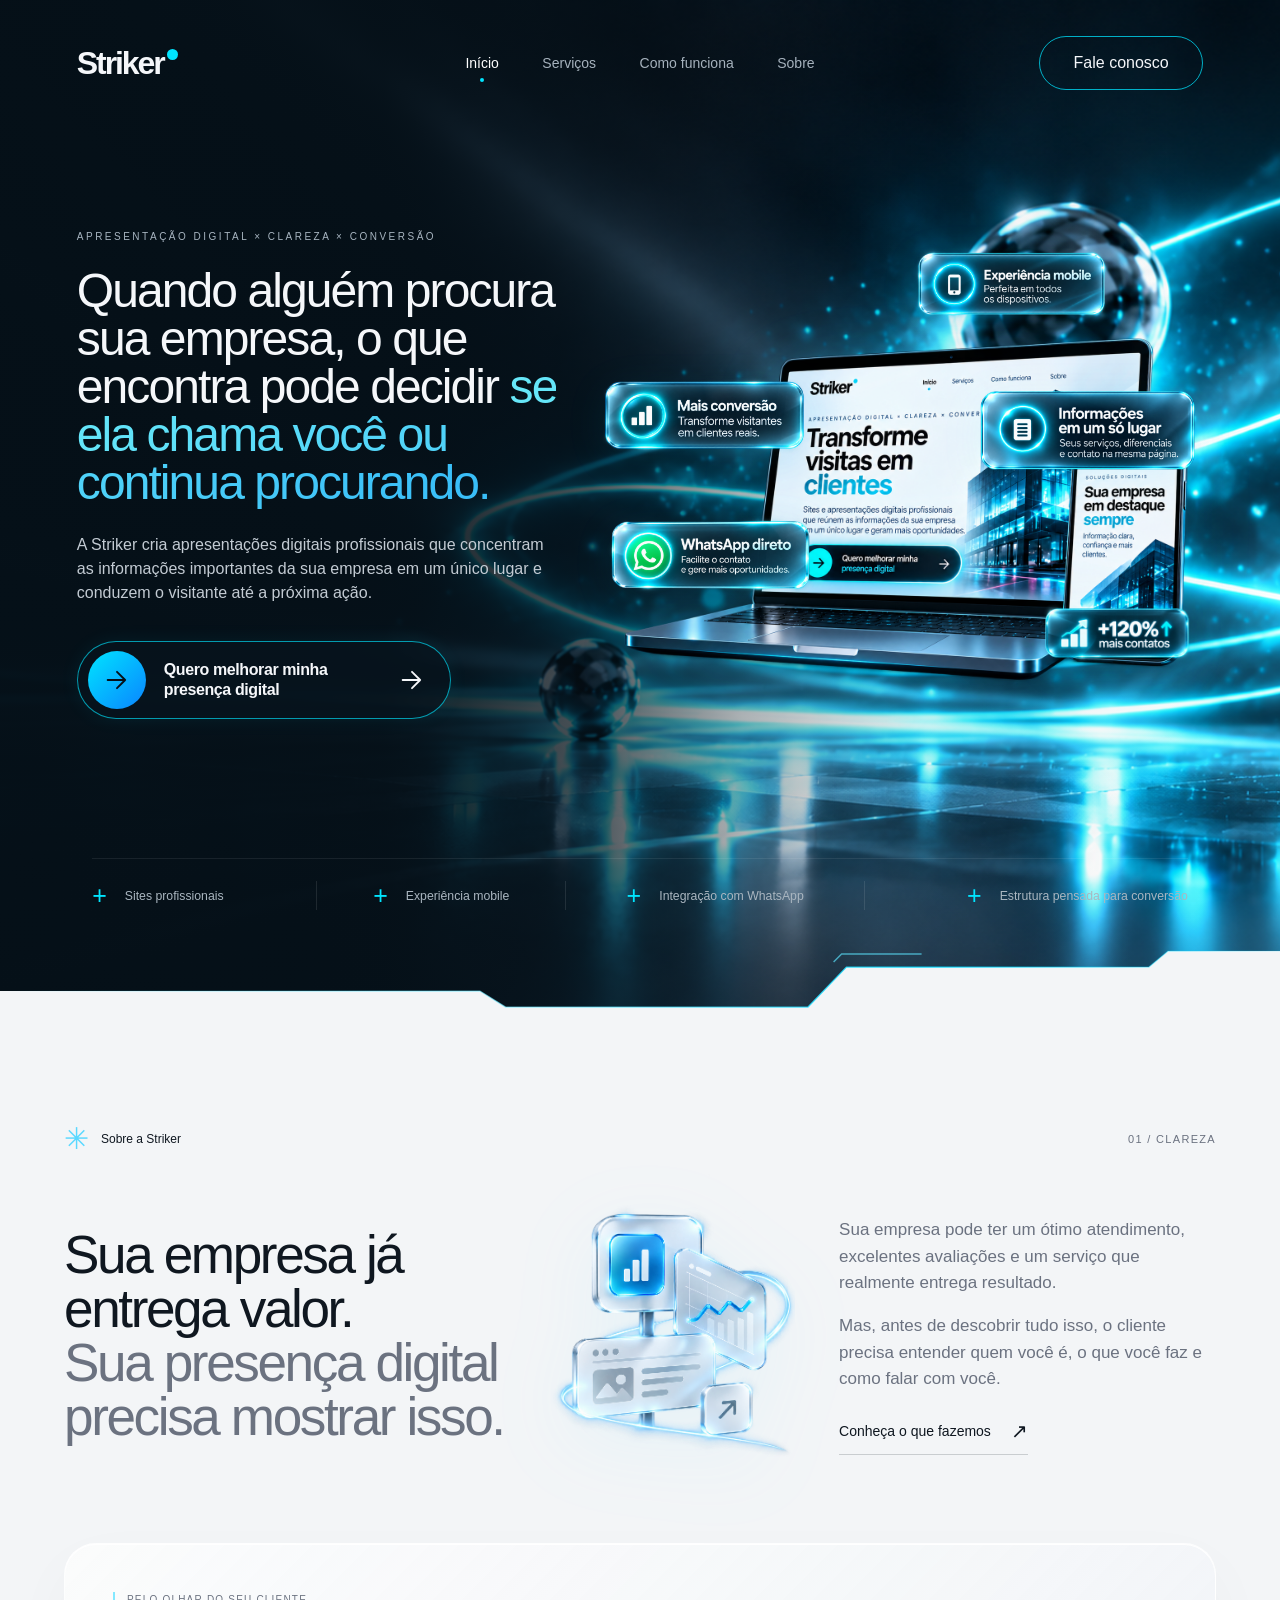
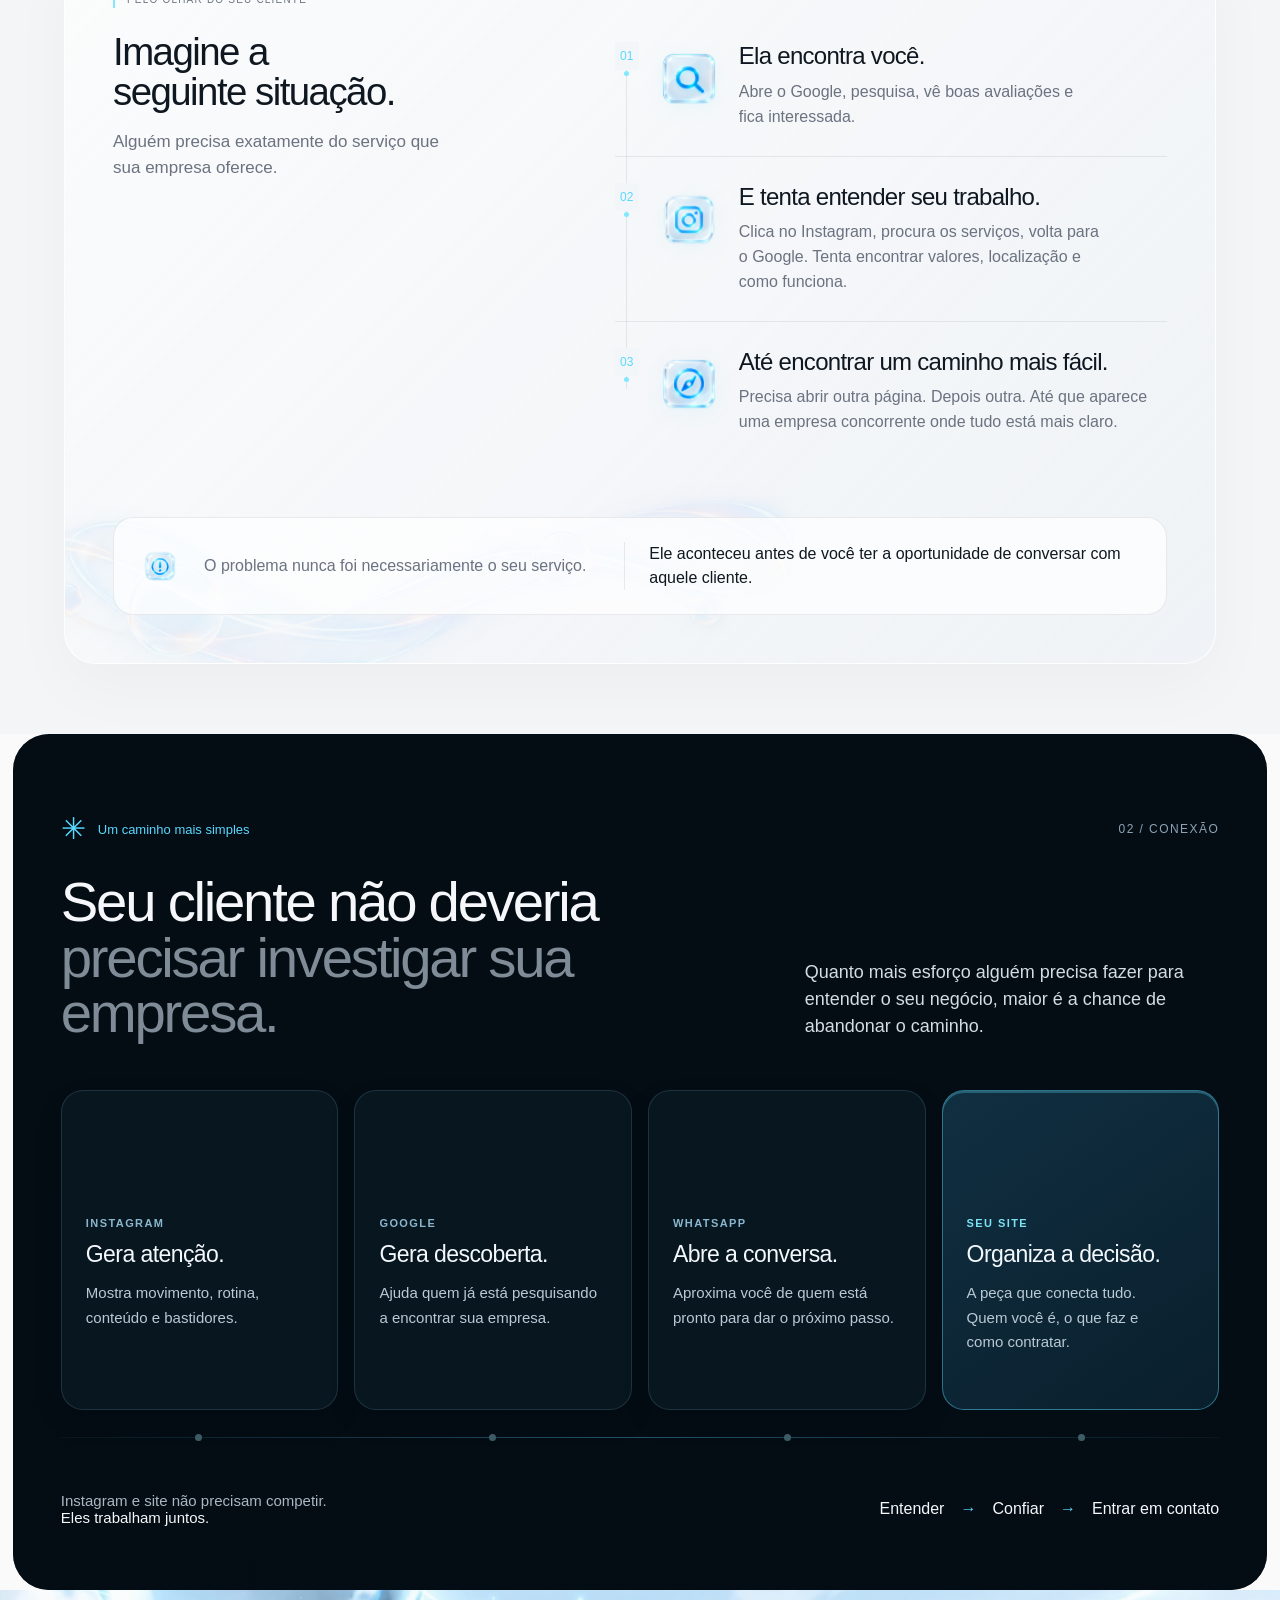
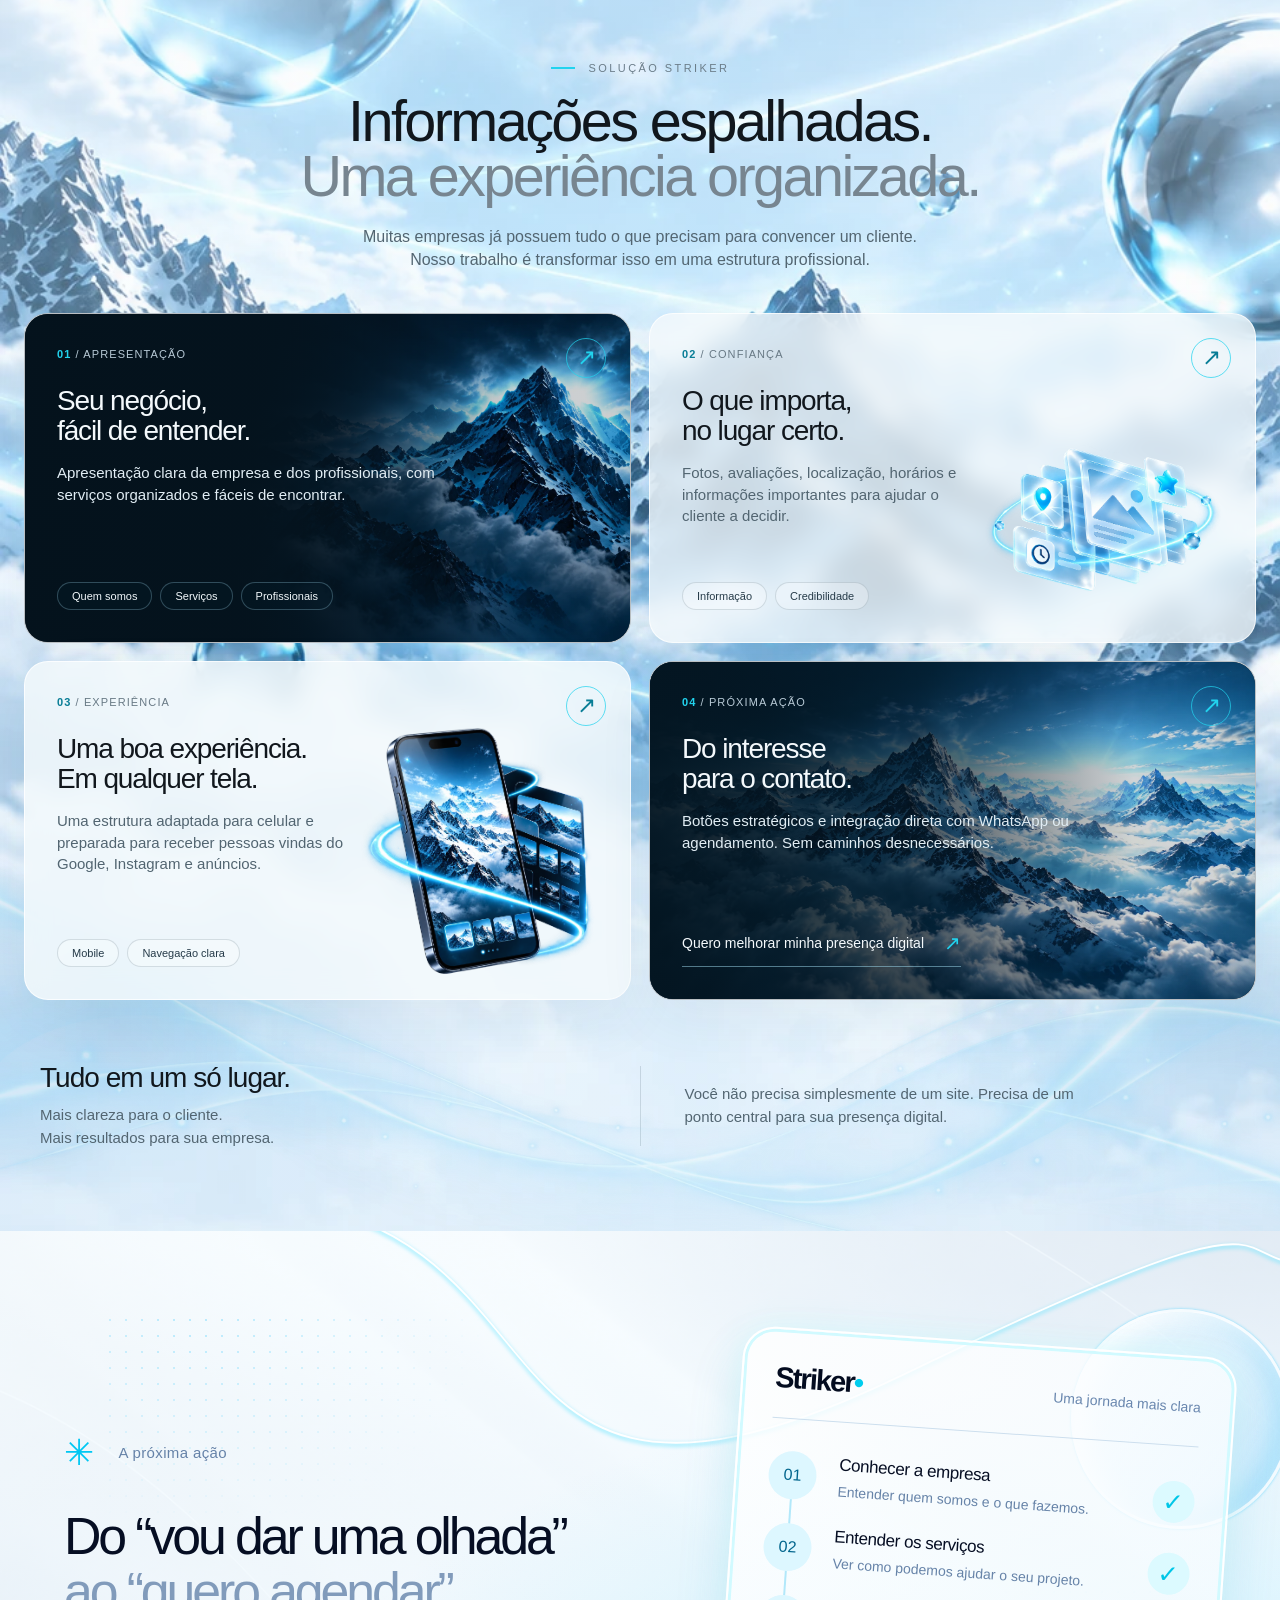
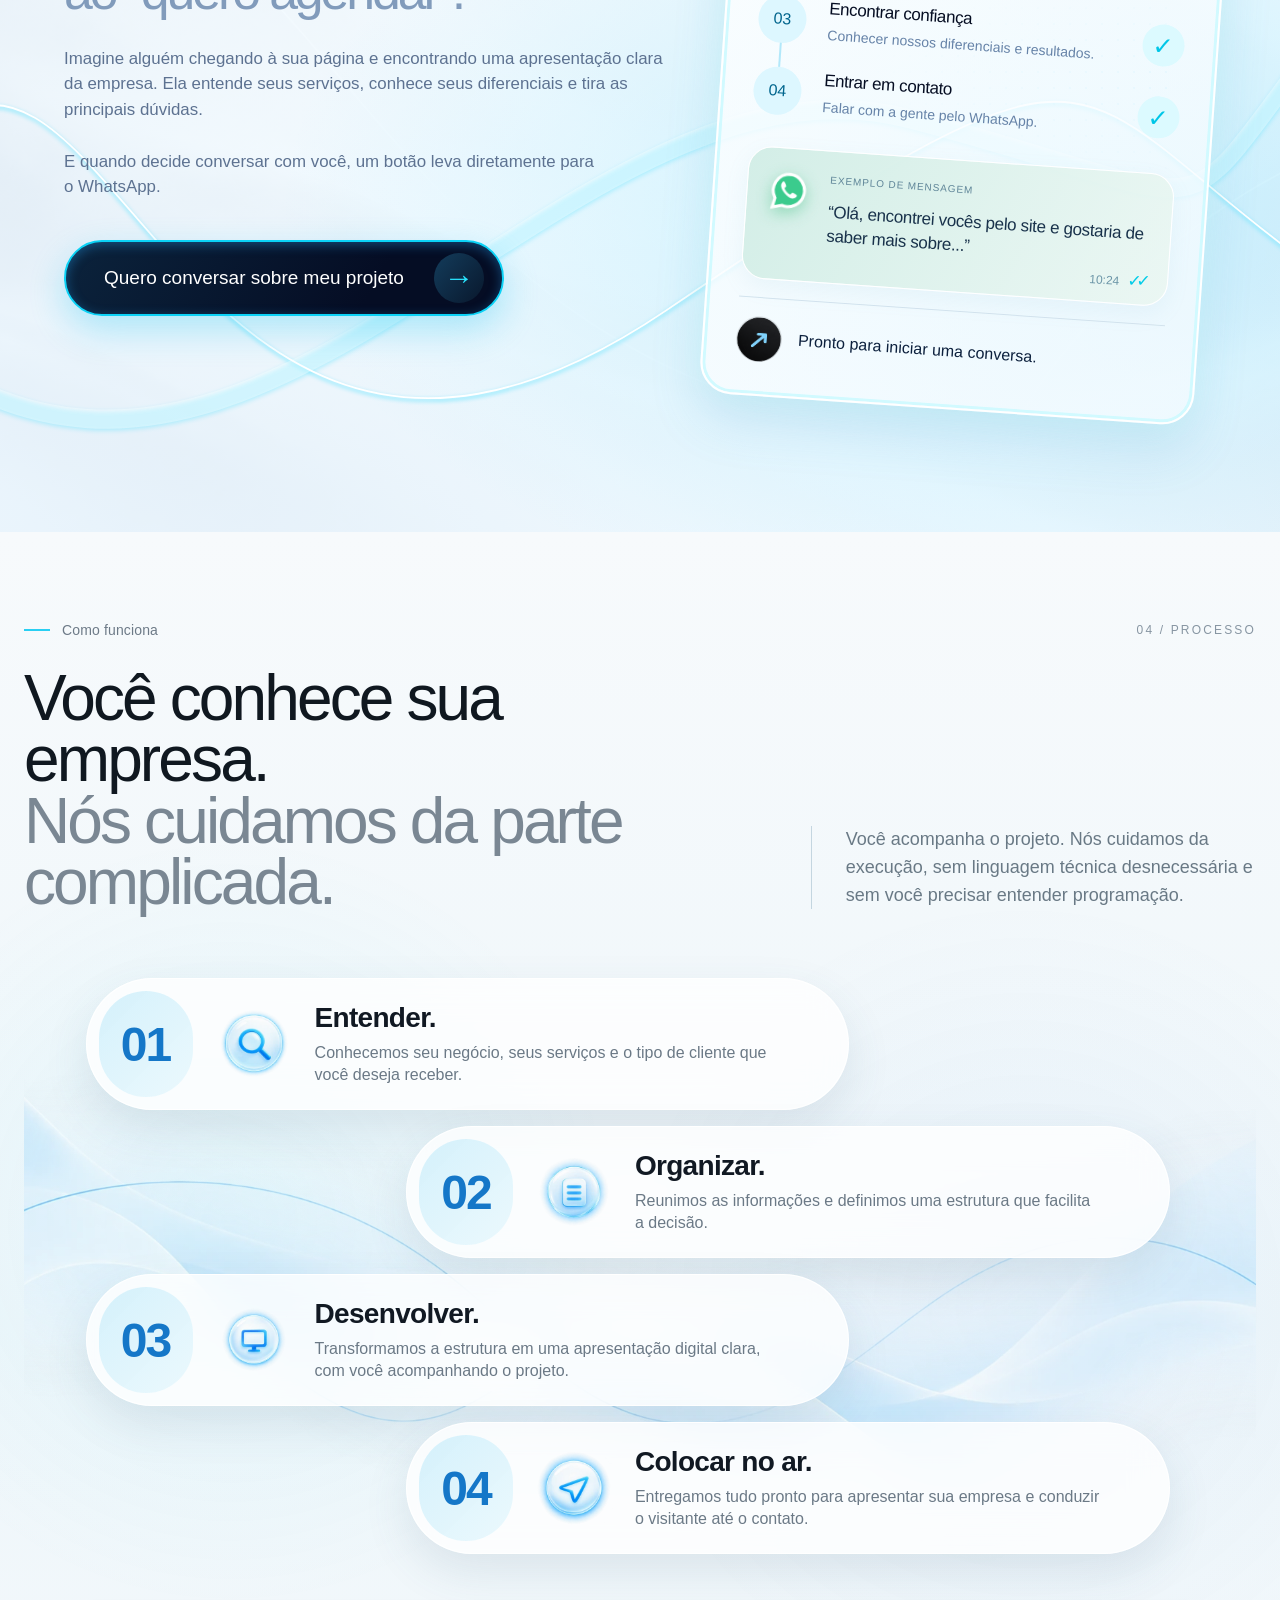
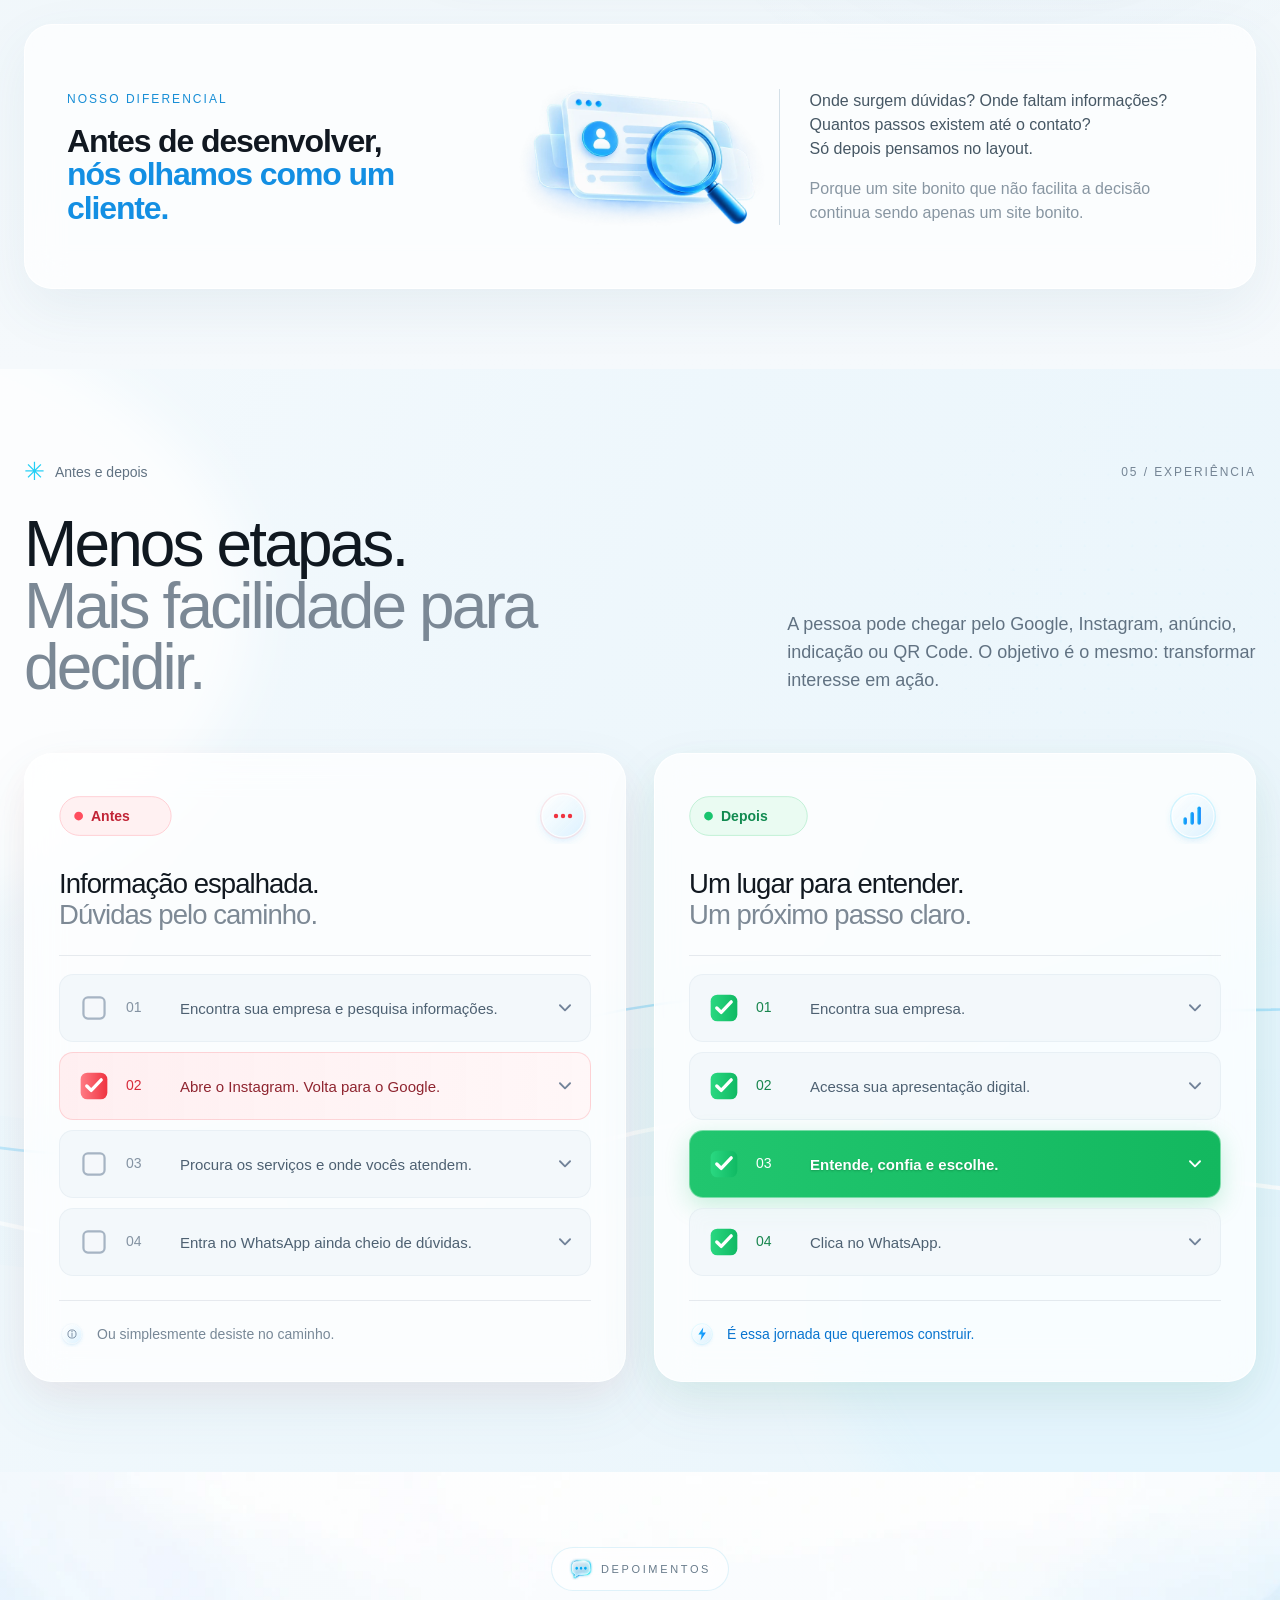
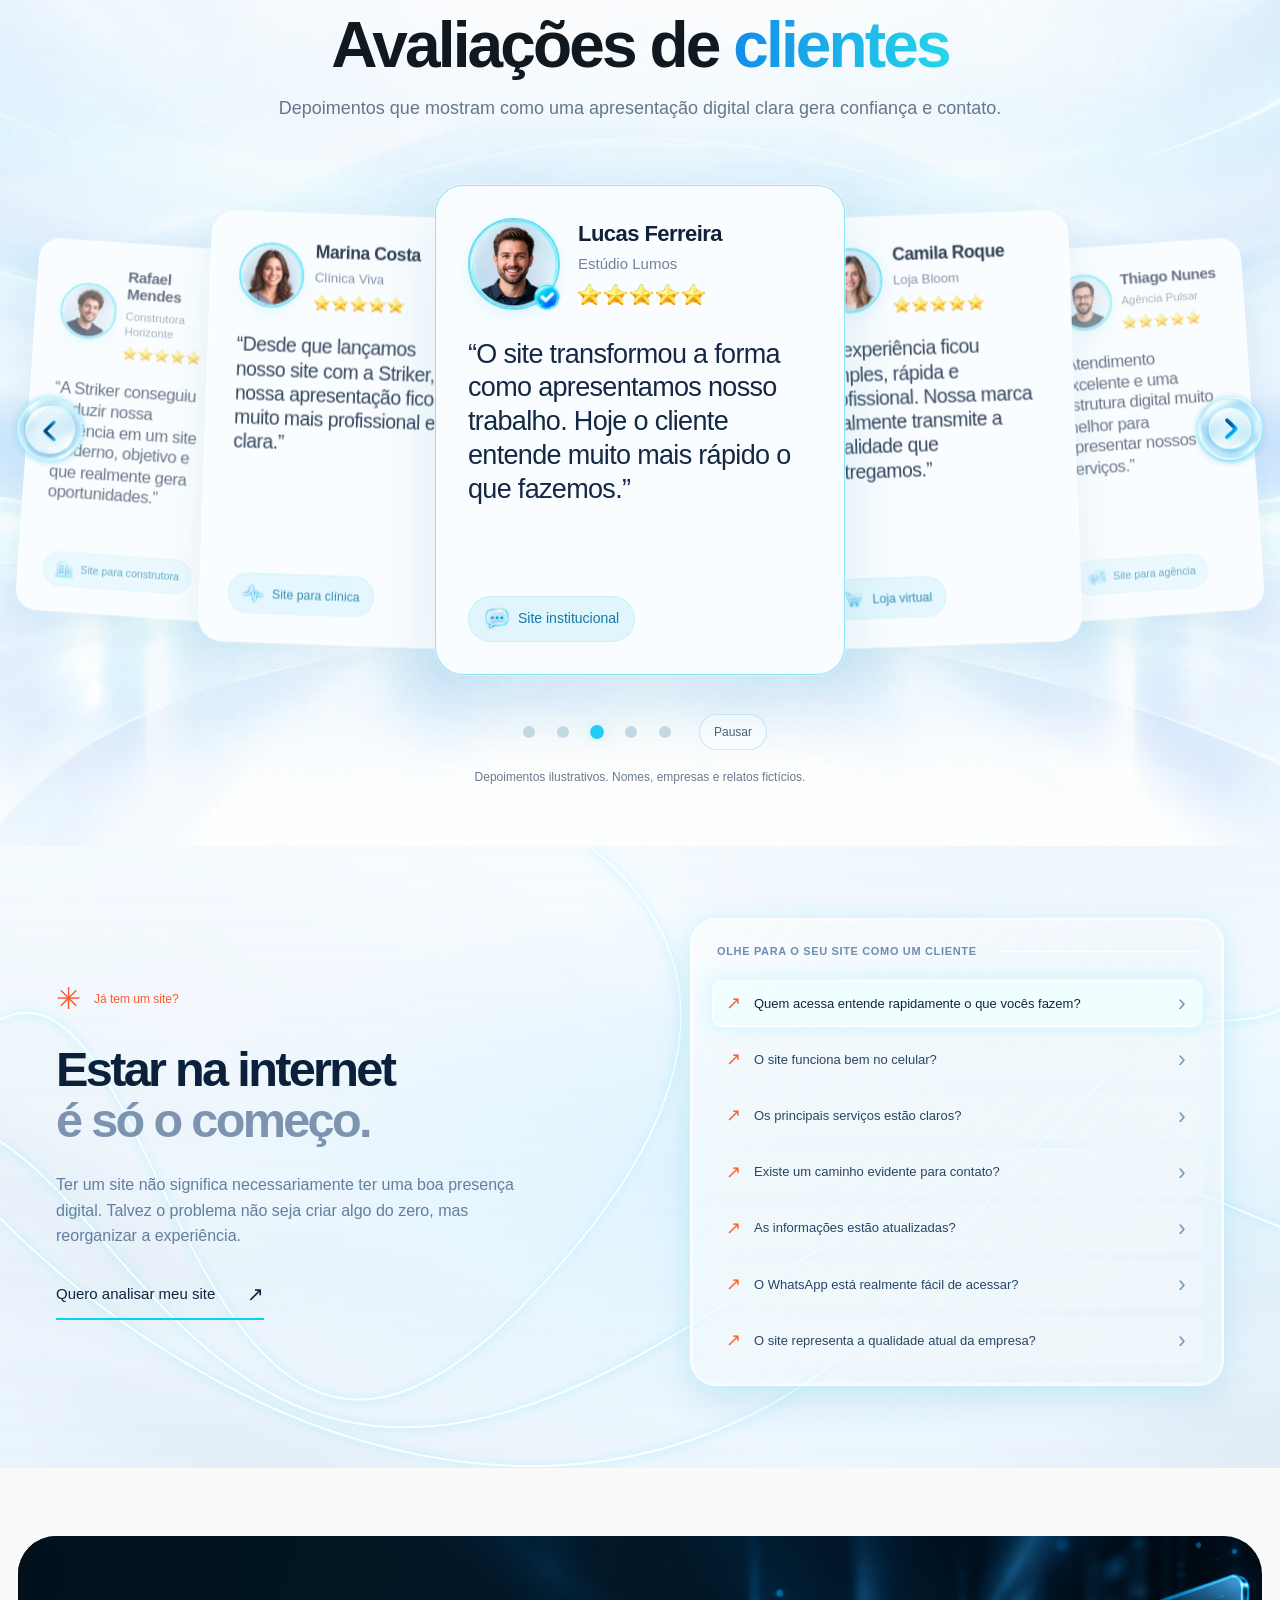
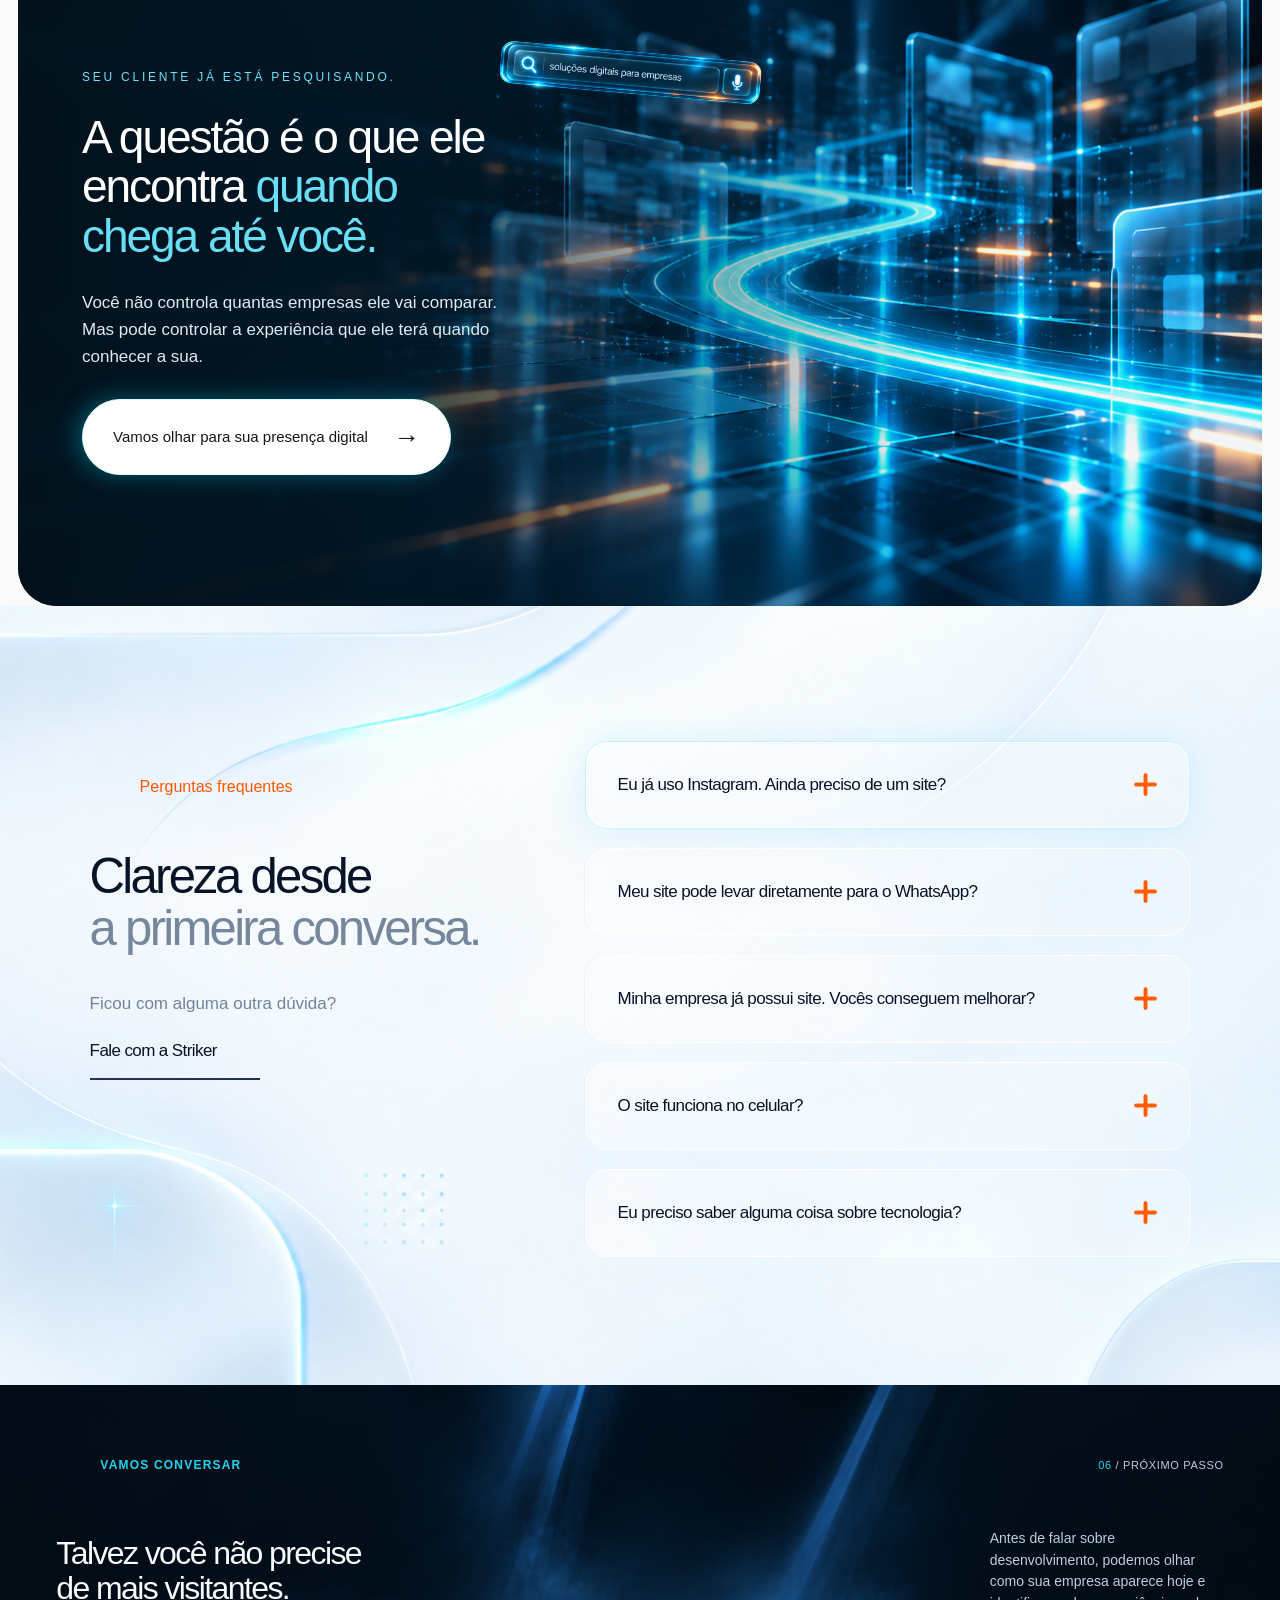
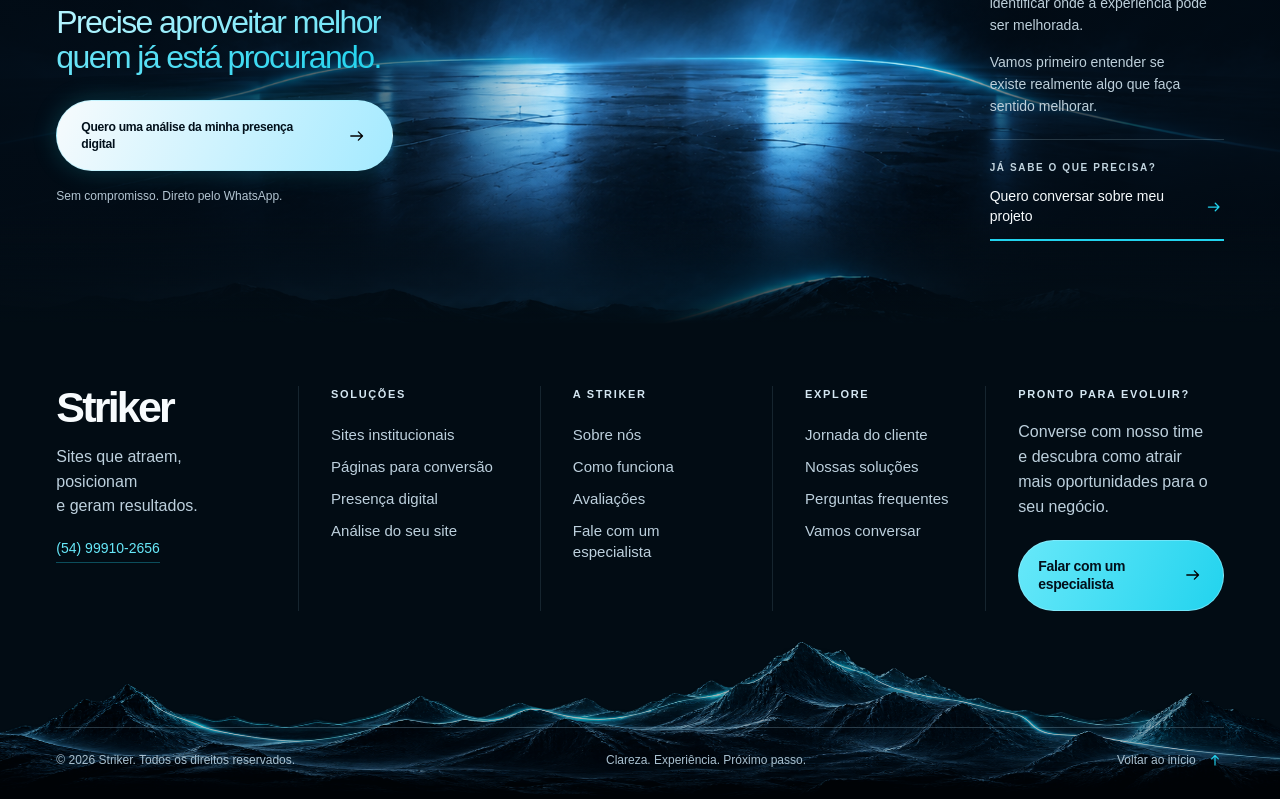
==== commit 773db7dc: "Atualiza secoes, assets e animacoes; melhora leitura dos cards de conexao" ====
--- a/index.html
+++ b/index.html
@@ -47,6 +47,12 @@
     <div class="benefit-strip" aria-label="O que entregamos">
       <span>Sites profissionais</span><span>Experiência mobile</span><span>Integração com WhatsApp</span><span>Estrutura pensada para conversão</span>
     </div>
+    <svg class="hero-edge" viewBox="0 0 1600 72" preserveAspectRatio="none" aria-hidden="true" focusable="false">
+      <defs><linearGradient id="hero-edge-light" x1="0" x2="1"><stop stop-color="#00d9ff" stop-opacity="0"/><stop offset=".42" stop-color="#71e9ff" stop-opacity=".65"/><stop offset=".72" stop-color="#00d9ff" stop-opacity=".9"/><stop offset="1" stop-color="#00d9ff" stop-opacity=".12"/></linearGradient></defs>
+      <path class="hero-edge-surface" d="M0 48H600L632 64H1010L1058 24H1436L1460 8H1600V72H0Z"/>
+      <path class="hero-edge-line" d="M0 48H600L632 64H1010L1058 24H1436L1460 8H1600"/>
+      <path class="hero-edge-accent" d="M1042 19L1052 11H1152"/>
+    </svg>
     </section>
 
     <section class="section clarity-section" id="sobre" aria-labelledby="about-title">
@@ -106,10 +112,34 @@
       </div>
     </section>
 
-    <section class="transformation section" aria-labelledby="transformation-title">
+    <section class="transformation section" id="proxima-acao" aria-labelledby="transformation-title">
+      <svg class="transformation-waves" viewBox="0 0 1672 941" preserveAspectRatio="none" aria-hidden="true"><path d="M380 -30C760 15 610 370 1180 150S1570 45 1740 35M-80 520C150 360 260 1040 870 710S1370 470 1740 680"/><path d="M-60 780C380 980 760 420 1190 510S1520 640 1730 420"/></svg>
       <div class="container transformation-grid">
-        <div><div class="section-label"><span class="spark" aria-hidden="true">✳</span> A próxima ação</div><h2 id="transformation-title">Do “vou dar uma olhada”<br><span class="muted">ao “quero agendar”.</span></h2><p>Imagine alguém chegando à sua página e encontrando uma apresentação clara da empresa. Ela entende seus serviços, conhece seus diferenciais e tira as principais dúvidas.</p><p>E quando decide conversar com você, um botão leva diretamente para o WhatsApp.</p><a class="button button-dark" data-contact data-message="Olá! Quero conversar sobre meu projeto.">Quero conversar sobre meu projeto <span aria-hidden="true">↗</span></a></div>
-        <div class="conversation-visual" aria-label="Exemplo de uma jornada de contato"><div class="conversation-top"><span class="small-brand">Striker<span>•</span></span><span>Uma jornada mais clara</span></div><ol class="decision-steps"><li><span>01</span>Conhecer a empresa <b aria-hidden="true">✓</b></li><li><span>02</span>Entender os serviços <b aria-hidden="true">✓</b></li><li><span>03</span>Encontrar confiança <b aria-hidden="true">✓</b></li></ol><div class="message-example"><span>Exemplo de mensagem</span><p>“Olá, encontrei vocês pelo site e gostaria de saber mais sobre…”</p></div><div class="conversation-note"><span aria-hidden="true">↗</span> Pronto para iniciar uma conversa.</div></div>
+        <div class="transformation-copy">
+          <div class="section-label"><span class="spark" aria-hidden="true">✳</span> A próxima ação</div>
+          <h2 id="transformation-title">Do “vou dar uma olhada”<br><span class="muted">ao “quero agendar”.</span></h2>
+          <p>Imagine alguém chegando à sua página e encontrando uma apresentação clara da empresa. Ela entende seus serviços, conhece seus diferenciais e tira as principais dúvidas.</p>
+          <p>E quando decide conversar com você, um botão leva diretamente para o WhatsApp.</p>
+          <a class="button transformation-cta" href="https://wa.me/5554999102656?text=Ol%C3%A1!%20Quero%20conversar%20sobre%20meu%20projeto." data-contact data-message="Olá! Quero conversar sobre meu projeto.">Quero conversar sobre meu projeto <span aria-hidden="true">→</span></a>
+        </div>
+        <div class="conversation-stage">
+          <div class="conversation-orb" aria-hidden="true"></div>
+          <div class="conversation-visual" role="group" aria-label="Exemplo de uma jornada de contato">
+            <div class="conversation-top"><span class="small-brand">Striker<span>•</span></span><span>Uma jornada mais clara</span></div>
+            <ol class="decision-steps">
+              <li><span class="decision-number" aria-hidden="true">01</span><div><h3>Conhecer a empresa</h3><p>Entender quem somos e o que fazemos.</p></div><b aria-hidden="true">✓</b></li>
+              <li><span class="decision-number" aria-hidden="true">02</span><div><h3>Entender os serviços</h3><p>Ver como podemos ajudar o seu projeto.</p></div><b aria-hidden="true">✓</b></li>
+              <li><span class="decision-number" aria-hidden="true">03</span><div><h3>Encontrar confiança</h3><p>Conhecer nossos diferenciais e resultados.</p></div><b aria-hidden="true">✓</b></li>
+              <li><span class="decision-number" aria-hidden="true">04</span><div><h3>Entrar em contato</h3><p>Falar com a gente pelo WhatsApp.</p></div><b aria-hidden="true">✓</b></li>
+            </ol>
+            <div class="message-example">
+              <svg class="message-whatsapp" viewBox="0 0 32 32" aria-hidden="true"><path fill="#3bcb8d" stroke="white" stroke-width="2.4" d="M16 2a13 13 0 0 0-11.2 19.6L3 29l7.6-1.8A13 13 0 1 0 16 2Z"/><path fill="white" d="M11 8c-.8 0-2 1.5-2 3.2 0 3.8 5.9 10 10 10 1.8 0 3.3-1.7 3.3-2.5 0-.5-3.6-2.4-4-2.1l-1.5 1.6c-2.2-.9-4.2-2.9-5-4.8l1.3-1.4c.4-.5-1.3-4-2.1-4Z"/></svg>
+              <div><span class="message-label">Exemplo de mensagem</span><p>“Olá, encontrei vocês pelo site e gostaria de saber mais sobre...”</p></div>
+              <span class="message-time" aria-hidden="true">10:24 <b>✓✓</b></span>
+            </div>
+            <div class="conversation-note"><span class="conversation-note-icon" aria-hidden="true"><img src="assets/striker/next-action/arrow-button.png" alt="" width="1254" height="1254" loading="lazy"></span>Pronto para iniciar uma conversa.</div>
+          </div>
+        </div>
       </div>
     </section>
 
@@ -208,21 +238,122 @@
       </div>
     </section>
 
-    <section class="section container audit-section" aria-labelledby="audit-title"><div><div class="section-label"><span class="spark" aria-hidden="true">✳</span> Já tem um site?</div><h2 id="audit-title">Estar na internet<br><span class="muted">é só o começo.</span></h2><p>Ter um site não significa necessariamente ter uma boa presença digital. Talvez o problema não seja criar algo do zero, mas reorganizar a experiência.</p><a class="text-link" data-contact data-message="Olá! Já tenho um site e gostaria de analisar minha presença digital.">Quero analisar meu site <span aria-hidden="true">↗</span></a></div><div class="audit-list"><span class="kicker">Olhe para o seu site como um cliente</span><ul><li>Quem acessa entende rapidamente o que vocês fazem?</li><li>O site funciona bem no celular?</li><li>Os principais serviços estão claros?</li><li>Existe um caminho evidente para contato?</li><li>As informações estão atualizadas?</li><li>O WhatsApp está realmente fácil de acessar?</li><li>O site representa a qualidade atual da empresa?</li></ul></div></section>
-
-    <section class="manifesto" aria-labelledby="manifesto-title"><div class="container"><span class="kicker">Seu cliente já está pesquisando.</span><h2 id="manifesto-title">A questão é o que ele encontra<br>quando chega até você.</h2><p>Você não controla quantas empresas ele vai comparar. Mas pode controlar a experiência que ele terá quando conhecer a sua.</p><a class="button button-white" href="#contato">Vamos olhar para sua presença digital <span aria-hidden="true">↗</span></a></div></section>
-
-    <section class="section container faq-section" id="duvidas" aria-labelledby="faq-title"><div><div class="section-label"><span class="spark" aria-hidden="true">✳</span> Perguntas frequentes</div><h2 id="faq-title">Clareza desde<br><span class="muted">a primeira conversa.</span></h2><p>Ficou com alguma outra dúvida?</p><a class="text-link" data-contact data-message="Olá! Tenho uma dúvida sobre os serviços da Striker.">Fale com a Striker <span aria-hidden="true">↗</span></a></div><div class="faq-list">
-      <details><summary>Eu já uso Instagram. Ainda preciso de um site?<span aria-hidden="true">+</span></summary><p>São ferramentas diferentes. O Instagram ajuda a produzir conteúdo e relacionamento. O site funciona como uma apresentação central da empresa, onde o visitante encontra as principais informações e consegue seguir diretamente para contato ou agendamento.</p></details>
-      <details><summary>Meu site pode levar diretamente para o WhatsApp?<span aria-hidden="true">+</span></summary><p>Sim. Podemos criar chamadas estratégicas ao longo da página para que o visitante entre em contato diretamente pelo WhatsApp e, quando fizer sentido, já com uma mensagem inicial preparada.</p></details>
-      <details><summary>Minha empresa já possui site. Vocês conseguem melhorar?<span aria-hidden="true">+</span></summary><p>Sim. Primeiro avaliamos a estrutura existente. Dependendo do caso, podemos reorganizar a experiência ou recomendar uma nova estrutura.</p></details>
-      <details><summary>O site funciona no celular?<span aria-hidden="true">+</span></summary><p>Sim. A experiência mobile precisa ser prioridade, principalmente porque grande parte das pessoas pesquisa empresas pelo próprio celular.</p></details>
-      <details><summary>Eu preciso saber alguma coisa sobre tecnologia?<span aria-hidden="true">+</span></summary><p>Não. Nosso papel é cuidar dessa parte e transformar as informações do seu negócio em uma apresentação clara e profissional.</p></details>
-    </div></section>
-
-    <section class="contact-section section" id="contato" aria-labelledby="contact-title"><div class="container"><div class="section-label"><span class="spark" aria-hidden="true">✳</span> Vamos conversar <span class="section-index">06 / Próximo passo</span></div><div class="contact-grid"><div><h2 id="contact-title">Talvez você não precise<br> de mais visitantes.<br> <span>Precise aproveitar melhor<br> quem já está procurando.</span></h2><a class="button button-dark" data-contact data-message="Olá! Quero uma análise da minha presença digital.">Quero uma análise da minha presença digital <span aria-hidden="true">↗</span></a><span class="contact-caption">Sem compromisso. Direto pelo WhatsApp.</span></div><div class="contact-copy"><p>Antes de falar sobre desenvolvimento, podemos olhar como sua empresa aparece hoje e identificar onde a experiência pode ser melhorada.</p><p>Vamos primeiro entender se existe realmente algo que faça sentido melhorar.</p><div class="hot-lead"><span class="kicker">Já sabe o que precisa?</span><a class="text-link" data-contact data-message="Olá! Quero conversar sobre meu projeto.">Quero conversar sobre meu projeto <span aria-hidden="true">↗</span></a></div></div></div></div></section>
+    <section class="audit-section" id="analise" aria-labelledby="audit-title">
+      <svg class="audit-waves" viewBox="0 0 1400 500" preserveAspectRatio="none" aria-hidden="true"><path d="M-60 180C180 -50 170 670 570 370S570 -40 480 -60M-60 250C200 480 700 630 1030 330S1320 210 1470 90M-50 220C150 260 230 610 720 400S1090 220 1450 320"/></svg>
+      <div class="container audit-grid">
+        <div class="audit-copy"><div class="section-label"><span class="spark" aria-hidden="true">✳</span> Já tem um site?</div><h2 id="audit-title">Estar na internet<br><span class="muted">é só o começo.</span></h2><p>Ter um site não significa necessariamente ter uma boa presença digital. Talvez o problema não seja criar algo do zero, mas reorganizar a experiência.</p><a class="text-link" data-contact data-message="Olá! Já tenho um site e gostaria de analisar minha presença digital.">Quero analisar meu site <span aria-hidden="true">↗</span></a></div>
+        <div class="audit-list"><span class="kicker">Olhe para o seu site como um cliente</span><ul><li>Quem acessa entende rapidamente o que vocês fazem?</li><li>O site funciona bem no celular?</li><li>Os principais serviços estão claros?</li><li>Existe um caminho evidente para contato?</li><li>As informações estão atualizadas?</li><li>O WhatsApp está realmente fácil de acessar?</li><li>O site representa a qualidade atual da empresa?</li></ul></div>
+      </div>
+    </section>
+
+    <section class="manifesto" id="jornada-digital" aria-labelledby="manifesto-title">
+      <div class="manifesto-layout">
+        <div class="manifesto-copy"><span class="kicker">Seu cliente já está pesquisando.</span><h2 id="manifesto-title">A questão é o que ele encontra <span>quando chega até você.</span></h2><p>Você não controla quantas empresas ele vai comparar. Mas pode controlar a experiência que ele terá quando conhecer a sua.</p><a class="button button-white" href="#contato">Vamos olhar para sua presença digital <span aria-hidden="true">→</span></a></div>
+        <div class="digital-journey" role="img" aria-label="Jornada do cliente: pesquisa, compara empresas, encontra informações claras e entra em contato pelo site da Striker.">
+          <img class="journey-search-bar" src="assets/striker/digital-journey/search-bar.png" width="2172" height="724" alt="" loading="lazy" decoding="async">
+          <img class="journey-search-results" src="assets/striker/digital-journey/search-results.png" width="1122" height="1402" alt="" loading="lazy" decoding="async">
+          <img class="journey-compare-panel" src="assets/striker/digital-journey/compare-panel.png" width="1122" height="1402" alt="" loading="lazy" decoding="async">
+          <img class="journey-info-panel" src="assets/striker/digital-journey/info-panel.png" width="1122" height="1402" alt="" loading="lazy" decoding="async">
+          <img class="journey-platform" src="assets/striker/digital-journey/platform.png" width="1254" height="1254" alt="" loading="lazy" decoding="async">
+          <img class="journey-phone" src="assets/striker/digital-journey/phone.png" width="941" height="1672" alt="" loading="lazy" decoding="async">
+          <img class="journey-badge-search" src="assets/striker/digital-journey/badge-search.png" width="2172" height="724" alt="" loading="lazy" decoding="async">
+          <img class="journey-badge-compare" src="assets/striker/digital-journey/badge-compare.png" width="2172" height="724" alt="" loading="lazy" decoding="async">
+          <img class="journey-badge-clarity" src="assets/striker/digital-journey/badge-clarity.png" width="2172" height="724" alt="" loading="lazy" decoding="async">
+        </div>
+      </div>
+    </section>
+
+    <section class="section faq-section" id="duvidas" aria-labelledby="faq-title">
+      <div class="faq-inner">
+        <div class="faq-intro">
+          <div class="section-label"><span class="faq-asterisk" aria-hidden="true"><img src="assets/striker/faq/asterisk.png" width="1254" height="1254" alt="" loading="lazy" decoding="async"></span> Perguntas frequentes</div>
+          <h2 id="faq-title">Clareza desde<br><span class="muted">a primeira conversa.</span></h2>
+          <p>Ficou com alguma outra dúvida?</p>
+          <a class="text-link" href="https://wa.me/5554999102656?text=Ol%C3%A1!%20Tenho%20uma%20d%C3%BAvida%20sobre%20os%20servi%C3%A7os%20da%20Striker." data-contact data-message="Olá! Tenho uma dúvida sobre os serviços da Striker.">Fale com a Striker <span class="faq-arrow" aria-hidden="true"><img src="assets/striker/faq/arrow.png" width="1254" height="1254" alt="" loading="lazy" decoding="async"></span></a>
+        </div>
+        <div class="faq-list">
+      <details name="striker-faq"><summary>Eu já uso Instagram. Ainda preciso de um site?<span aria-hidden="true">+</span></summary><p>São ferramentas diferentes. O Instagram ajuda a produzir conteúdo e relacionamento. O site funciona como uma apresentação central da empresa, onde o visitante encontra as principais informações e consegue seguir diretamente para contato ou agendamento.</p></details>
+      <details name="striker-faq"><summary>Meu site pode levar diretamente para o WhatsApp?<span aria-hidden="true">+</span></summary><p>Sim. Podemos criar chamadas estratégicas ao longo da página para que o visitante entre em contato diretamente pelo WhatsApp e, quando fizer sentido, já com uma mensagem inicial preparada.</p></details>
+      <details name="striker-faq"><summary>Minha empresa já possui site. Vocês conseguem melhorar?<span aria-hidden="true">+</span></summary><p>Sim. Primeiro avaliamos a estrutura existente. Dependendo do caso, podemos reorganizar a experiência ou recomendar uma nova estrutura.</p></details>
+      <details name="striker-faq"><summary>O site funciona no celular?<span aria-hidden="true">+</span></summary><p>Sim. A experiência mobile precisa ser prioridade, principalmente porque grande parte das pessoas pesquisa empresas pelo próprio celular.</p></details>
+      <details name="striker-faq"><summary>Eu preciso saber alguma coisa sobre tecnologia?<span aria-hidden="true">+</span></summary><p>Não. Nosso papel é cuidar dessa parte e transformar as informações do seu negócio em uma apresentação clara e profissional.</p></details>
+        </div>
+      </div>
+    </section>
+
+    <section class="final-cta" id="contato" aria-labelledby="contact-title">
+      <div class="final-inner">
+        <div class="final-heading-row">
+          <div class="final-eyebrow"><img class="" src="assets/striker/final/brand-glow.png" alt="" aria-hidden="true" loading="lazy" decoding="async"> Vamos conversar</div>
+          <span class="final-index"><b>06</b> / Próximo passo</span>
+        </div>
+        <div class="final-layout">
+          <div class="final-copy">
+            <h2 id="contact-title">Talvez você não precise de mais visitantes.<br><span>Precise aproveitar melhor quem já está procurando.</span></h2>
+            <a class="final-button final-button--ice" href="https://wa.me/5554999102656" data-contact data-message="Olá! Quero uma análise da minha presença digital.">Quero uma análise da minha presença digital <img class="" src="assets/striker/final/arrow-right.svg" alt="" aria-hidden="true" loading="lazy" decoding="async"></a>
+            <p class="final-caption">Sem compromisso. Direto pelo WhatsApp.</p>
+          </div>
+          <div class="final-showcase" role="img" aria-label="Notebook Striker cercado por quatro objetivos: mais contatos, mais oportunidades, melhor experiência e mais resultados.">
+            <img class="final-laptop" src="assets/striker/final/laptop.png" width="1448" height="1086" alt="" aria-hidden="true" loading="lazy" decoding="async">
+            <div class="final-metric final-metric--contacts" aria-hidden="true"><img class="final-metric-art" src="assets/striker/final/card-contacts.png" width="1448" height="1086" alt="" loading="lazy" decoding="async"></div>
+            <div class="final-metric final-metric--opportunities" aria-hidden="true"><img class="final-metric-art" src="assets/striker/final/card-opportunities.png" width="1448" height="1086" alt="" loading="lazy" decoding="async"></div>
+            <div class="final-metric final-metric--experience" aria-hidden="true"><img class="final-metric-art" src="assets/striker/final/card-experience.png" width="1448" height="1086" alt="" loading="lazy" decoding="async"></div>
+            <div class="final-metric final-metric--results" aria-hidden="true"><img class="final-metric-art" src="assets/striker/final/card-results.png" width="1448" height="1086" alt="" loading="lazy" decoding="async"></div>
+          </div>
+          <div class="final-aside">
+            <p>Antes de falar sobre desenvolvimento, podemos olhar como sua empresa aparece hoje e identificar onde a experiência pode ser melhorada.</p>
+            <p>Vamos primeiro entender se existe realmente algo que faça sentido melhorar.</p>
+            <div class="final-project">
+              <span>Já sabe o que precisa?</span>
+              <a href="https://wa.me/5554999102656" data-contact data-message="Olá! Quero conversar sobre meu projeto.">Quero conversar sobre meu projeto <img class="" src="assets/striker/final/arrow-right.svg" alt="" aria-hidden="true" loading="lazy" decoding="async"></a>
+            </div>
+          </div>
+        </div>
+      </div>
+    </section>
   </main>
-  <footer class="footer"><div class="container"><div class="footer-top"><a class="logo" href="#inicio" aria-label="Striker — voltar ao início">Striker<span></span></a><p>Sua empresa trabalha para conquistar confiança todos os dias.<br>Vamos construir uma presença digital à altura desse trabalho.</p><a class="back-top" href="#inicio" aria-label="Voltar ao início">↑</a></div><div class="footer-bottom"><p>© <span id="year">2026</span> Striker. Todos os direitos reservados.</p><span>Clareza. Experiência. Próximo passo.</span><a data-contact>(54) 99910-2656</a></div></div></footer>
+  <footer class="final-footer">
+    <div class="final-inner">
+      <div class="final-footer-grid">
+        <div class="final-brand">
+          <a class="final-logo" href="#inicio" aria-label="Striker — voltar ao início">Striker<img class="" src="assets/striker/final/brand-glow.png" alt="" aria-hidden="true" loading="lazy" decoding="async"></a>
+          <p>Sites que atraem, posicionam<br>e geram resultados.</p>
+          <a class="final-phone" href="https://wa.me/5554999102656" data-contact>(54) 99910-2656</a>
+        </div>
+        <nav class="final-footer-nav" aria-label="Soluções">
+          <h3>Soluções</h3>
+          <a href="#servicos">Sites institucionais</a>
+          <a href="#proxima-acao">Páginas para conversão</a>
+          <a href="#conexao">Presença digital</a>
+          <a href="#analise">Análise do seu site</a>
+        </nav>
+        <nav class="final-footer-nav" aria-label="A Striker">
+          <h3>A Striker</h3>
+          <a href="#sobre">Sobre nós</a>
+          <a href="#processo">Como funciona</a>
+          <a href="#avaliacoes">Avaliações</a>
+          <a href="https://wa.me/5554999102656" data-contact>Fale com um especialista</a>
+        </nav>
+        <nav class="final-footer-nav" aria-label="Explore o site">
+          <h3>Explore</h3>
+          <a href="#jornada-digital">Jornada do cliente</a>
+          <a href="#servicos">Nossas soluções</a>
+          <a href="#duvidas">Perguntas frequentes</a>
+          <a href="#contato">Vamos conversar</a>
+        </nav>
+        <div class="final-footer-contact">
+          <h3>Pronto para evoluir?</h3>
+          <p>Converse com nosso time e descubra como atrair mais oportunidades para o seu negócio.</p>
+          <a class="final-button" href="https://wa.me/5554999102656" data-contact>Falar com um especialista <img class="" src="assets/striker/final/arrow-right.svg" alt="" aria-hidden="true" loading="lazy" decoding="async"></a>
+        </div>
+      </div>
+      <div class="final-footer-bottom">
+        <p>© <span id="year">2026</span> Striker. Todos os direitos reservados.</p>
+        <span>Clareza. Experiência. Próximo passo.</span>
+        <a href="#inicio">Voltar ao início <img class="" src="assets/striker/final/arrow-up.svg" alt="" aria-hidden="true" loading="lazy" decoding="async"></a>
+      </div>
+    </div>
+  </footer>
   <script src="script.js"></script>
 </body>
 </html>
--- a/styles.css
+++ b/styles.css
@@ -1,6 +1,6 @@
 * { box-sizing: border-box; }
 :root { font-family: Arial, Helvetica, sans-serif; color: #101114; background: #fff; font-synthesis: none; }
-body { margin: 0; padding: 8px; }
+body { margin: 0; padding: 0; }
 a { color: inherit; text-decoration: none; }
 a:focus-visible { outline: 3px solid #ff4e16; outline-offset: 6px; }
 /* Three independent blocks: header, content grid, brand signature. */
@@ -117,16 +117,6 @@
 .manifesto .kicker { color: #ffb99f; margin-bottom: 26px; }
 .manifesto h2 { font-size: clamp(36px,4.3vw,64px); max-width: 820px; }
 .manifesto p { max-width: 440px; font-size: 15px; line-height: 1.7; color: #d6dce0; margin: 28px 0; }
-.faq-section { display: grid; grid-template-columns: 1fr 1.3fr; gap: 90px; }
-.faq-section h2 { font-size: clamp(32px,3vw,42px); }
-.faq-section > div > p { color: #85898c; font-size: 14px; margin: 28px 0 8px; }
-.faq-list details { border-top: 1px solid var(--line); }
-.faq-list details:last-child { border-bottom: 1px solid var(--line); }
-.faq-list summary { display: flex; align-items: center; justify-content: space-between; gap: 24px; padding-block: 24px; cursor: pointer; font-size: 16px; line-height: 1.5; list-style: none; }
-.faq-list summary::-webkit-details-marker { display: none; }
-.faq-list summary span { font-size: 24px; font-weight: 300; color: var(--accent); transition: transform .2s; }
-.faq-list details[open] summary span { transform: rotate(45deg); }
-.faq-list details > p { color: #73777b; font-size: 14px; line-height: 1.8; margin: 0; padding: 0 38px 24px 0; }
 .contact-section { background: #ff5a29; border-radius: 32px 32px 0 0; }
 .contact-section .section-label, .contact-section .section-index { color: #6c2b19; }
 .contact-grid { display: grid; grid-template-columns: 1.7fr 1fr; gap: 80px; align-items: center; }
@@ -976,3 +966,469 @@
 @media (prefers-reduced-motion: reduce) {
   .testimonial-card, .testimonial-card *, .testimonial-verified, .testimonial-arrow, .testimonial-dot::before { transition: none; }
 }
+
+/* Next action: reference artwork with a responsive, readable journey panel. */
+.transformation { position:relative; isolation:isolate; overflow:hidden; padding-block:110px 122px; background:radial-gradient(ellipse at 83% 64%,#75dfff55,transparent 52%),linear-gradient(#f4fbffb8,#edf8ffd9),url('assets/striker/next-action/background.png') center/cover; color:#060e23; }
+.transformation::before { content:''; position:absolute; z-index:-1; inset:9% 8%; background-image:radial-gradient(#83dcfc88 1px,transparent 1px); background-size:16px 16px; mask-image:radial-gradient(ellipse at 9% 0%,black,transparent 21%),radial-gradient(ellipse at 100% 50%,black,transparent 22%); }
+.transformation-waves { position:absolute; z-index:-1; inset:0; width:100%; height:100%; overflow:visible; fill:none; stroke:#fff; stroke-width:2; filter:drop-shadow(0 2px 2px #59e3ff); }
+.transformation-waves path:last-child { stroke-width:20; stroke:#ffffff63; }
+.transformation .transformation-grid { width:min(calc(100% - 128px),1370px); grid-template-columns:minmax(0,1.22fr) minmax(0,1fr); gap:54px; align-items:center; }
+.transformation-copy { position:relative; z-index:1; }
+.transformation .section-label { margin-bottom:38px; gap:24px; color:#6582a8; font-size:15px; letter-spacing:.025em; }
+.transformation .spark { color:#00c7f3; font-size:36px; font-weight:400; }
+.transformation h2 { font-size:clamp(35px,4.05vw,66px); font-weight:500; line-height:1.07; letter-spacing:-.06em; text-wrap:initial; }
+.transformation h2 .muted { color:#819bbb; }
+.transformation-copy > p { max-width:640px; margin:26px 0 0; font-size:clamp(16px,1.32vw,21px); line-height:1.52; color:#5d7291; }
+.transformation .transformation-cta { margin-top:40px; min-height:76px; padding:10px 18px 10px 38px; gap:30px; max-width:100%; color:#fff; font-size:19px; font-weight:400; background:linear-gradient(120deg,#0b233c,#050d24 70%); border:2px solid #0bd2f6; box-shadow:inset 0 3px 12px #229beb66,0 14px 35px #16c4f34d; }
+.transformation-cta > span { display:grid; place-items:center; width:50px; height:50px; border-radius:50%; background:linear-gradient(130deg,#133c5b,#09182d); color:#2ae5ff; font-size:30px; }
+.transformation .transformation-cta[href]:hover { background:linear-gradient(120deg,#123d59,#091632 70%); box-shadow:inset 0 3px 12px #229beb88,0 16px 40px #16c4f366; }
+.transformation-cta:focus-visible { outline:3px solid #007fa9; outline-offset:6px; }
+.conversation-stage { position:relative; min-width:0; }
+.conversation-orb { position:absolute; width:220px; aspect-ratio:1; right:-75px; top:-32px; border:3px solid #ffffffbf; border-radius:50%; box-shadow:inset 12px 5px 22px #ffffffd9,inset -15px -6px 22px #78cef569,0 0 3px #70daff; background:linear-gradient(125deg,#effaffa6,#b1e3ff88); }
+.transformation .conversation-visual { position:relative; padding:32px; border:2px solid #fff; border-radius:32px; background:linear-gradient(125deg,#ffffffd6,#f5fbffbf); box-shadow:inset 0 0 0 3px #d1faff,0 26px 50px #4d9dc52b,0 0 30px #d5ffffa1; transform:rotate(4deg); }
+.transformation .conversation-top { padding-bottom:23px; gap:16px; border-bottom:1px solid #cddfee; }
+.transformation .small-brand { font-size:29px; color:#040c20; font-weight:750; letter-spacing:-.065em; white-space:nowrap; }
+.transformation .small-brand span { color:#00cdee; }
+.transformation .conversation-top > span:last-child { color:#6886ae; font-size:14px; text-align:right; }
+.transformation .decision-steps { position:relative; margin:20px 0; padding:0; list-style:none; }
+.transformation .decision-steps::before { content:''; position:absolute; top:28px; bottom:28px; left:23px; width:2px; background:#b2e8fa; }
+.transformation .decision-steps li { position:relative; display:grid; grid-template-columns:48px minmax(0,1fr) 42px; align-items:center; gap:22px; padding:12px 0; }
+.transformation .decision-steps .decision-number { display:grid; place-items:center; width:48px; height:48px; border-radius:50%; background:#ddf7ff; color:#00658d; font-size:16px; font-weight:500; }
+.transformation .decision-steps h3 { margin:0; font-size:17px; line-height:1.3; letter-spacing:-.025em; font-weight:500; }
+.transformation .decision-steps p { margin:5px 0 0; font-size:14px; line-height:1.45; color:#6683a8; }
+.transformation .decision-steps b { display:grid; place-items:center; width:42px; height:42px; margin:0; border-radius:50%; background:#dcfaff; color:#00c6e7; font-size:25px; font-weight:400; }
+.transformation .message-example { position:relative; display:grid; grid-template-columns:40px minmax(0,1fr); align-items:start; gap:20px; padding:23px 22px 34px; border:1.5px solid #fff; border-radius:24px; background:linear-gradient(115deg,#d3eee7,#eaf6efbb); box-shadow:0 8px 22px #82b9ce18; }
+.message-whatsapp { width:40px; height:40px; filter:drop-shadow(0 5px 8px #3fbe8177); }
+.message-label { display:block; color:#5f8598; font-size:10px; letter-spacing:.09em; text-transform:uppercase; }
+.transformation .message-example p { margin:15px 0 0; color:#19324b; font-size:17px; line-height:1.4; letter-spacing:-.02em; }
+.transformation .message-time { position:absolute; right:21px; bottom:13px; font-size:12px; color:#6b95a7; letter-spacing:0; }
+.message-time b { margin-left:5px; color:#00cce8; letter-spacing:-5px; font-size:17px; font-weight:400; }
+.transformation .conversation-note { margin-top:18px; padding-top:18px; border-top:1px solid #d4e4ee; display:flex; gap:16px; color:#0c203d; font-size:16px; line-height:1.4; }
+.transformation .conversation-note-icon { position:relative; overflow:hidden; width:46px; height:46px; flex:0 0 46px; background:none; }
+.conversation-note-icon img { position:absolute; width:126px; height:126px; max-width:none; left:-40px; top:-40px; }
+@media (max-width:1100px) {
+ .transformation { padding-block:84px; }
+ .transformation .transformation-grid { width:calc(100% - 80px); gap:34px; grid-template-columns:1fr 1fr; }
+ .transformation .conversation-visual { padding:24px; transform:rotate(2deg); }
+ .transformation .decision-steps li { gap:12px; grid-template-columns:40px minmax(0,1fr) 30px; }
+ .transformation .decision-steps .decision-number { width:40px; height:40px; font-size:14px; }
+ .transformation .decision-steps::before { left:19px; }
+ .transformation .decision-steps b { width:30px; height:30px; font-size:20px; }
+ .transformation .decision-steps h3 { font-size:15px; }
+ .transformation .decision-steps p { font-size:12px; }
+ .transformation .transformation-cta { font-size:16px; padding-left:24px; gap:16px; }
+ .transformation .message-example { gap:12px; padding:20px 16px 32px; }
+ .transformation .message-example p { font-size:15px; }
+ .transformation .conversation-note { font-size:14px; }
+}
+@media (max-width:760px) {
+ .transformation { padding-block:64px 76px; }
+ .transformation .transformation-grid { width:calc(100% - 40px); max-width:560px; grid-template-columns:minmax(0,1fr); gap:48px; }
+ .transformation .section-label { margin-bottom:27px; font-size:12px; gap:14px; }
+ .transformation .spark { font-size:29px; }
+ .transformation h2 { font-size:clamp(32px,7.8vw,44px); line-height:1.1; }
+ .transformation-copy > p { font-size:16px; line-height:1.6; margin-top:22px; }
+ .transformation .transformation-cta { margin-top:28px; min-height:64px; padding:9px 12px 9px 22px; font-size:14px; gap:14px; }
+ .transformation-cta > span { width:40px; height:40px; font-size:26px; }
+ .transformation .conversation-visual { transform:none; padding:24px 20px; border-radius:26px; }
+ .conversation-orb { width:145px; right:-46px; top:-24px; }
+ .transformation .conversation-top { padding-bottom:20px; }
+ .transformation .small-brand { font-size:26px; }
+ .transformation .conversation-top > span:last-child { font-size:11px; }
+ .transformation .decision-steps { margin-block:18px; }
+ .transformation .decision-steps li { padding:12px 0; gap:12px; grid-template-columns:36px minmax(0,1fr) 28px; }
+ .transformation .decision-steps .decision-number { width:36px; height:36px; font-size:13px; }
+ .transformation .decision-steps::before { left:17px; }
+ .transformation .decision-steps b { width:28px; height:28px; font-size:19px; }
+ .transformation .decision-steps h3 { font-size:15px; }
+ .transformation .decision-steps p { font-size:12px; line-height:1.45; }
+ .transformation .message-example { grid-template-columns:30px minmax(0,1fr); gap:12px; padding:19px 15px 32px; border-radius:20px; }
+ .message-whatsapp { width:30px; height:30px; }
+ .message-label { font-size:9px; }
+ .transformation .message-example p { margin-top:12px; font-size:14px; }
+ .transformation .conversation-note { gap:10px; font-size:13px; }
+ .transformation .conversation-note-icon { flex-basis:38px; width:38px; height:38px; }
+ .conversation-note-icon img { width:104px; height:104px; left:-33px; top:-33px; }
+}
+@media (max-width:360px) {
+ .transformation .conversation-visual { padding:22px 14px; }
+ .transformation .decision-steps li { gap:9px; grid-template-columns:32px minmax(0,1fr) 24px; }
+ .transformation .decision-steps .decision-number { width:32px; height:32px; }
+ .transformation .decision-steps::before { left:15px; }
+ .transformation .decision-steps b { width:24px; height:24px; }
+ .transformation .decision-steps h3 { font-size:14px; }
+}
+
+/* Edge-to-edge hero with a quiet, asymmetric cyan contour. */
+.hero.hero--cyan { border-radius:0; padding-bottom:104px; }
+.hero-edge { position:absolute; z-index:5; pointer-events:none; left:0; bottom:-1px; display:block; width:100%; height:72px; }
+.hero-edge-surface { fill:#f3f5f7; }
+.hero-edge-line { fill:none; stroke:url(#hero-edge-light); stroke-width:1.25; vector-effect:non-scaling-stroke; }
+.hero-edge-accent { fill:none; stroke:#5ce5ff; stroke-opacity:.65; stroke-width:1.5; vector-effect:non-scaling-stroke; }
+@media (max-width:768px) {
+ .hero.hero--cyan { padding-bottom:78px; }
+ .hero-edge { height:40px; }
+ .hero-edge-accent { stroke-width:1; }
+}
+
+/* Existing-site review and the illustrated discovery journey. */
+.audit-section { position:relative; isolation:isolate; display:block; overflow:hidden; padding:72px 0 82px; color:#0b213b; background:radial-gradient(ellipse at 65% 55%,#cceeff99,transparent 60%),linear-gradient(#f5fbffe6,#edf7ffcc),url('assets/striker/next-action/background.png') center/cover; }
+.audit-waves { position:absolute; z-index:-1; inset:0; width:100%; height:100%; fill:none; stroke:#fff; stroke-width:1.5; filter:drop-shadow(0 1px 4px #8defff); }
+.audit-grid { display:grid; grid-template-columns:minmax(0,1fr) minmax(0,1fr); gap:100px; align-items:center; width:min(calc(100% - 112px),1240px); }
+.audit-copy .section-label { margin-bottom:30px; gap:13px; color:#ff5b2d; }
+.audit-copy h2 { font-size:clamp(38px,3.8vw,60px); line-height:1.04; letter-spacing:-.055em; font-weight:600; margin-bottom:27px; }
+.audit-copy h2 .muted { color:#7d94b0; }
+.audit-copy p { max-width:490px; color:#637e9f; font-size:16px; line-height:1.6; margin:0 0 23px; }
+.audit-copy .text-link { padding-bottom:10px; border-color:#00d6ef; border-width:2px; color:#10243d; gap:32px; font-size:15px; }
+.audit-copy .text-link:hover { color:#007da6; }
+.audit-list { padding:24px 20px 20px; border:1.5px solid #fff; border-radius:26px; background:linear-gradient(130deg,#ffffff8c,#eaf5fbb0); box-shadow:inset 0 0 0 2px #ffffff75,0 18px 35px #5ca9d026,0 0 20px #b6faff70; }
+.audit-list .kicker { display:flex; align-items:center; gap:20px; color:#718dad; font-size:11px; font-weight:600; letter-spacing:.06em; padding:0 6px; }
+.audit-list .kicker::after { content:''; height:1px; flex:1; background:#fff; }
+.audit-list ul { display:grid; gap:7px; margin:19px 0 0; padding:0; }
+.audit-list li { position:relative; display:grid; grid-template-columns:16px minmax(0,1fr) 10px; align-items:center; gap:12px; min-height:44px; padding:11px 14px; border:1px solid transparent; border-radius:11px; background:#f4f9fc9c; color:#284566; font-size:13px; line-height:1.4; transition:background .2s,border-color .2s,box-shadow .2s; }
+.audit-list li::before { color:#ff6033; font-size:18px; }
+.audit-list li::after { content:'›'; color:#7899ba; font-size:23px; line-height:1; }
+.audit-list li:first-child { color:#10273e; border-color:#d8ffff; background:#f2ffffdc; box-shadow:0 0 18px #6feaff4d,inset 0 0 0 1px #fff; }
+.audit-list li:hover { border-color:#c5faff; background:#f2ffff; box-shadow:0 0 15px #6feaff38; }
+.manifesto { position:relative; isolation:isolate; overflow:hidden; margin:68px 18px 0; padding:0; border-radius:38px; background:#031524 url('assets/striker/digital-journey/background.png') center/cover; }
+.manifesto::before { content:''; position:absolute; z-index:-1; inset:0; background:linear-gradient(90deg,#02121ded 0%,#021522df 27%,#031a2970 48%,#0215230a 75%); }
+.manifesto-layout { display:grid; grid-template-columns:minmax(0,.38fr) minmax(0,.62fr); align-items:center; gap:0; width:min(calc(100% - 128px),1460px); margin:auto; min-height:670px; padding-block:44px; }
+.manifesto-copy { position:relative; z-index:3; padding-block:30px; }
+.manifesto .kicker { color:#6be4fa; font-size:12px; letter-spacing:.23em; margin-bottom:26px; }
+.manifesto h2 { max-width:570px; font-size:clamp(36px,3.6vw,58px); line-height:1.07; font-weight:500; letter-spacing:-.045em; }
+.manifesto h2 span { color:#69dff6; }
+.manifesto p { max-width:520px; color:#e0eaf2; font-size:17px; line-height:1.6; margin:28px 0; }
+.manifesto .button { max-width:100%; min-height:70px; padding:19px 30px; gap:26px; font-size:15px; font-weight:400; border:1px solid #d8ffff; box-shadow:-5px 0 25px #00dfff55; }
+.manifesto .button:hover { background:#e1fbff; box-shadow:0 0 30px #00dfff66; }
+.manifesto .button span { font-size:26px; }
+.manifesto a:focus-visible { outline-color:#63e6ff; }
+.digital-journey { position:relative; align-self:center; width:112%; margin-left:-5%; aspect-ratio:1.52; pointer-events:none; }
+.digital-journey img { position:absolute; display:block; height:auto; object-fit:contain; }
+.journey-search-bar { width:43%; left:-1%; top:0; z-index:4; transform:rotate(5deg); }
+.journey-search-results { width:32%; left:5%; top:12%; z-index:3; }
+.journey-compare-panel { width:22%; left:36%; top:16%; z-index:1; opacity:.8; }
+.journey-info-panel { width:24%; left:53%; top:9%; z-index:2; }
+.journey-platform { width:37%; right:-1%; bottom:-8%; z-index:1; }
+.journey-phone { width:32%; right:1%; bottom:1%; z-index:3; transform:rotate(-3deg); }
+.journey-badge-search { width:32%; left:13%; top:57%; z-index:5; }
+.journey-badge-compare { width:34%; left:34%; top:67%; z-index:5; }
+.journey-badge-clarity { width:34%; left:51%; top:78%; z-index:5; }
+@media (max-width:1100px) {
+ .audit-grid { width:calc(100% - 64px); gap:44px; }
+ .audit-list { padding:22px 15px 16px; }
+ .audit-list li { font-size:12px; gap:9px; padding-inline:10px; }
+ .manifesto { margin-inline:16px; border-radius:28px; }
+ .manifesto-layout { width:calc(100% - 72px); min-height:590px; grid-template-columns:minmax(0,.44fr) minmax(0,.56fr); }
+ .manifesto h2 { font-size:clamp(35px,4vw,46px); }
+ .manifesto .kicker { font-size:10px; }
+ .manifesto p { font-size:15px; }
+ .manifesto .button { font-size:13px; padding:17px 21px; gap:16px; min-height:62px; }
+ .digital-journey { width:120%; margin-left:-8%; }
+}
+@media (max-width:760px) {
+ .audit-section { padding:60px 0; }
+ .audit-grid { width:calc(100% - 40px); max-width:560px; grid-template-columns:minmax(0,1fr); gap:34px; }
+ .audit-copy .section-label { margin-bottom:26px; }
+ .audit-copy h2 { font-size:clamp(36px,9vw,48px); margin-bottom:23px; }
+ .audit-copy p { font-size:15px; }
+ .audit-list { padding:22px 14px 16px; border-radius:22px; }
+ .audit-list .kicker { font-size:9px; gap:12px; line-height:1.6; }
+ .audit-list li { min-height:48px; padding:12px 10px; font-size:12px; gap:10px; }
+ .manifesto { margin:32px 12px 0; border-radius:26px; background-position:65% bottom; }
+ .manifesto::before { background:linear-gradient(180deg,#02131cf5 0%,#021522ed 37%,#031a2966 70%,transparent); }
+ .manifesto-layout { display:flex; flex-direction:column; width:100%; padding:44px 24px 20px; min-height:0; }
+ .manifesto-copy { padding:0; width:100%; max-width:540px; }
+ .manifesto .kicker { font-size:9px; letter-spacing:.17em; line-height:1.6; margin-bottom:23px; }
+ .manifesto h2 { font-size:clamp(34px,8.4vw,48px); line-height:1.08; }
+ .manifesto p { font-size:15px; line-height:1.6; margin-block:23px; }
+ .manifesto .button { min-height:62px; font-size:13px; padding:15px 21px; gap:20px; }
+ .digital-journey { width:calc(100% + 30px); max-width:610px; margin:30px -15px 0; aspect-ratio:1.25; }
+ .journey-search-bar { width:48%; top:2%; }
+ .journey-search-results { width:37%; left:2%; top:14%; }
+ .journey-compare-panel { width:25%; left:35%; top:19%; }
+ .journey-info-panel { width:29%; left:52%; top:10%; }
+ .journey-phone { width:36%; right:-1%; bottom:2%; }
+ .journey-platform { width:42%; right:-5%; bottom:-5%; }
+ .journey-badge-search { width:39%; left:2%; top:58%; }
+ .journey-badge-compare { width:41%; left:22%; top:69%; }
+ .journey-badge-clarity { width:42%; left:37%; top:81%; }
+}
+@media (prefers-reduced-motion:reduce) { .audit-list li { transition:none; } }
+
+/* FAQ: supplied artwork with native, keyboard-accessible disclosures. */
+.faq-section {
+  display: block;
+  padding: clamp(90px, 10.5vw, 176px) 0 clamp(90px, 10vw, 168px);
+  color: #071326;
+  background: #f0f8ff url('assets/striker/faq/background.png') center / cover no-repeat;
+}
+.faq-inner {
+  width: min(86%, 1440px);
+  margin-inline: auto;
+  display: grid;
+  grid-template-columns: minmax(0, .72fr) minmax(0, 1fr);
+  align-items: start;
+  gap: clamp(40px, 4.6vw, 78px);
+}
+.faq-intro { padding-top: 30px; }
+.faq-section .section-label { gap: 18px; margin-bottom: 48px; font-size: 16px; color: #ff5800; }
+.faq-asterisk, .faq-arrow { display: inline-block; flex-shrink: 0; overflow: hidden; }
+.faq-asterisk { width: 32px; height: 32px; }
+.faq-asterisk img { display: block; width: 100%; height: 100%; transform: scale(2.5); }
+.faq-section h2 { font-size: clamp(36px, 3.83vw, 64px); font-weight: 500; line-height: 1.06; letter-spacing: -.055em; text-wrap: initial; }
+.faq-section h2 .muted { color: #76879b; }
+.faq-section .faq-intro > p { color: #71849c; font-size: clamp(17px, 1.32vw, 22px); line-height: 1.5; margin: 36px 0 19px; }
+.faq-section .text-link { display: inline-flex; align-items: center; gap: 24px; padding: 4px 0 15px; border-bottom: 2px solid #253249; font-size: clamp(17px, 1.32vw, 22px); font-weight: 400; letter-spacing: -.035em; }
+.faq-section .text-link:hover { background: transparent; }
+.faq-section .faq-arrow { width: 19px; height: 19px; }
+.faq-arrow img { display: block; width: 100%; height: 100%; transform: scale(3.6) translate(-.2%, -3%); }
+.faq-list { display: grid; gap: 19px; min-width: 0; }
+.faq-list details { border: 1px solid #fff; border-radius: 22px; background: linear-gradient(115deg, #ffffff70, #ffffff30); box-shadow: -1px 0 0 #cfe3f55c; transition: background .2s, box-shadow .2s, border-color .2s; }
+.faq-list details:first-child { border-color: #c4f5ff; box-shadow: 0 0 32px #8cdcff42, inset 0 0 0 1px #ffffffc0; }
+.faq-list details:hover, .faq-list details[open] { border-color: #b7ecff; background-color: #ffffff75; box-shadow: 0 8px 32px #8ccde829; }
+.faq-list summary { display: flex; align-items: center; justify-content: space-between; gap: 22px; min-height: clamp(86px, 6.16vw, 103px); padding: 24px 32px; cursor: pointer; font-size: clamp(17px, 1.32vw, 22px); line-height: 1.4; letter-spacing: -.035em; list-style: none; border-radius: 22px; }
+.faq-list summary::-webkit-details-marker { display: none; }
+.faq-list summary span { flex: 0 0 23px; width: 23px; height: 23px; font-size: 0; background: url('assets/striker/faq/plus.png') center / 350% no-repeat; transition: transform .2s; }
+.faq-list details[open] summary span { transform: rotate(45deg); }
+.faq-list details > p { color: #51657c; font-size: 16px; line-height: 1.75; margin: 0; padding: 0 65px 28px 32px; }
+@media (max-width: 1100px) {
+  .faq-inner { width: calc(100% - 80px); grid-template-columns: minmax(0, .85fr) minmax(0, 1fr); gap: 36px; }
+  .faq-intro { padding-top: 20px; }
+  .faq-section .section-label { font-size: 14px; margin-bottom: 34px; }
+  .faq-list summary { padding-inline: 23px; }
+  .faq-list details > p { padding-inline: 23px; }
+}
+@media (max-width: 760px) {
+  .faq-section { padding-block: 64px 72px; background-position: 42% center; }
+  .faq-inner { width: calc(100% - 40px); max-width: 560px; grid-template-columns: minmax(0, 1fr); gap: 36px; }
+  .faq-intro { padding-top: 0; }
+  .faq-section .section-label { margin-bottom: 28px; gap: 13px; }
+  .faq-asterisk { width: 28px; height: 28px; }
+  .faq-section h2 { font-size: clamp(32px, 7.6vw, 48px); }
+  .faq-section .faq-intro > p { margin: 26px 0 12px; }
+  .faq-section .text-link { padding-bottom: 12px; }
+  .faq-list { gap: 14px; }
+  .faq-list details, .faq-list summary { border-radius: 18px; }
+  .faq-list summary { min-height: 88px; padding: 20px; font-size: 16px; gap: 16px; letter-spacing: -.02em; }
+  .faq-list summary span { flex-basis: 20px; width: 20px; height: 20px; }
+  .faq-list details > p { padding: 0 20px 24px; font-size: 15px; }
+}
+
+/* Final contact and footer — navy/cyan asset collection. */
+.final-cta, .final-footer { --final-cyan: #22d3ee; color: #f7fbfd; position: relative; isolation: isolate; }
+.final-inner { width: min(91.2%, 1600px); margin-inline: auto; position: relative; z-index: 1; }
+.final-cta { overflow: hidden; padding: 76px 0 56px; background: #02101b url('assets/striker/final/cta-bg-desktop.svg') center / cover no-repeat; border-radius: 16px; }
+.final-cta::before { content: ''; position: absolute; inset: 0; background: url('assets/striker/final/neon-path.svg') center bottom / 100% auto no-repeat; opacity: .8; pointer-events: none; }
+.final-cta::after { content: ''; position: absolute; inset: 0; z-index: -1; background: linear-gradient(112deg, transparent 39%, #22d3ee08 39.5%, transparent 43%, transparent 62%, #67e8f909 62.5%, transparent 65%); pointer-events: none; }
+.final-heading-row { display: flex; align-items: center; justify-content: space-between; margin-bottom: 18px; gap: 24px; }
+.final-eyebrow { display: flex; align-items: center; gap: 12px; color: #22d3ee; font-size: 12px; font-weight: 600; letter-spacing: .1em; text-transform: uppercase; }
+.final-eyebrow img { width: 27px; height: 27px; }
+.final-index { font-size: 11px; text-transform: uppercase; letter-spacing: .06em; color: #bdcfda; }
+.final-index b { color: #22d3ee; font-weight: 500; }
+.final-layout { display: grid; grid-template-columns: minmax(0, 1.16fr) minmax(0, 1.75fr) minmax(0, .78fr); gap: 30px; align-items: center; }
+.final-copy { position: relative; z-index: 2; }
+.final-copy h2 { font-size: clamp(30px, 2.55vw, 43px); line-height: 1.08; letter-spacing: -.05em; font-weight: 400; text-wrap: initial; }
+.final-copy h2 span { color: #67e8f9; background: linear-gradient(100deg, #b4f4ff, #22d3ee); background-clip: text; -webkit-text-fill-color: transparent; }
+.final-button { display: inline-flex; align-items: center; justify-content: space-between; gap: 16px; max-width: 100%; padding: 18px 24px; min-height: 54px; border: 1px solid #a3f0ff88; border-radius: 999px; background: linear-gradient(115deg, #67e8f9, #22d3ee); color: #02101b; font-size: 15px; font-weight: 600; line-height: 1.35; letter-spacing: -.025em; }
+.final-button img { width: 22px; height: 22px; flex-shrink: 0; filter: brightness(0) saturate(100%); }
+.final-copy .final-button { margin-top: 26px; width: 100%; font-size: clamp(12px, .95vw, 16px); }
+.final-button--ice { background: linear-gradient(115deg, #f7fbfd, #a4eaff); box-shadow: 0 0 24px #22d3ee35; }
+.final-cta [data-contact][href]:hover, .final-footer [data-contact][href]:hover { background-color: transparent; }
+.final-cta .final-button:hover, .final-footer .final-button:hover { box-shadow: 0 0 28px #22d3ee55; filter: brightness(1.07); }
+.final-caption { color: #b3c5d2; font-size: 12px; line-height: 1.6; margin: 16px 0 0; }
+.final-showcase { position: relative; min-width: 0; aspect-ratio: 1.65; margin-inline: -8px; }
+.final-laptop { position: absolute; width: 108%; max-width: none; height: auto; left: -4%; top: 0; filter: drop-shadow(0 25px 25px #0008); }
+.final-metric { position: absolute; z-index: 1; display: flex; align-items: center; gap: 8px; width: 29%; min-height: 78px; padding: 14px 10px; border: 1px solid #a7e8ff75; border-radius: 12px; background: linear-gradient(125deg, #0b2d43dd, #061b2ad9); box-shadow: inset 0 0 18px #67e8f90b, 0 8px 24px #0003; backdrop-filter: blur(8px); }
+.final-metric img { width: 36px; height: 36px; flex-shrink: 0; }
+.final-metric span { font-size: clamp(11px, .93vw, 16px); line-height: 1.4; letter-spacing: -.025em; }
+.final-metric--contacts { left: -1%; top: 12%; transform: rotate(4deg); }
+.final-metric--opportunities { left: -2%; top: 52%; transform: rotate(3deg); }
+.final-metric--experience { right: -1%; top: 10%; transform: rotate(-3deg); }
+.final-metric--results { right: -1%; top: 51%; transform: rotate(-1deg); }
+.final-aside { padding-top: 26px; }
+.final-aside > p { font-size: clamp(14px, 1.03vw, 17px); line-height: 1.55; margin: 0 0 16px; color: #bdcfda; }
+.final-project { border-top: 1px solid #b7d9e433; margin-top: 22px; padding-top: 22px; }
+.final-project > span { display: block; color: #c1d4df; font-size: 10px; font-weight: 600; letter-spacing: .16em; text-transform: uppercase; margin-bottom: 14px; }
+.final-project a { display: flex; align-items: center; justify-content: space-between; gap: 12px; font-size: 14px; line-height: 1.4; padding-bottom: 12px; border-bottom: 2px solid #22d3ee; }
+.final-project img { width: 20px; height: 20px; flex-shrink: 0; }
+.final-cta a:focus-visible, .final-footer a:focus-visible { outline: 2px solid #67e8f9; outline-offset: 6px; }
+.final-footer { overflow: hidden; margin-top: 2px; border-radius: 12px 12px 0 0; padding: 68px 0 30px; background: #020c13; }
+.final-footer::before { content: ''; position: absolute; inset: 0; pointer-events: none; background: url('assets/striker/final/footer-mountains.svg') center bottom / 100% auto no-repeat, url('assets/striker/final/footer-grid.svg') center bottom / 100% auto no-repeat; opacity: .65; }
+.final-footer-grid { display: grid; grid-template-columns: 1.1fr 1.1fr 1.05fr .95fr 1.25fr; gap: 32px; }
+.final-footer-grid > * + * { padding-left: 32px; border-left: 1px solid #a5d2e521; }
+.final-logo { display: inline-flex; align-items: flex-start; font-size: 43px; line-height: 1; font-weight: 600; letter-spacing: -.065em; }
+.final-logo img { width: 28px; height: 28px; margin: -7px 0 0 5px; }
+.final-brand p, .final-footer-contact p { font-size: 16px; line-height: 1.55; color: #bdd0dd; margin: 16px 0 20px; }
+.final-phone { display: inline-block; font-size: 14px; color: #67e8f9; border-bottom: 1px solid #22d3ee55; padding-bottom: 6px; }
+.final-footer h3 { color: #d4e6f1; text-transform: uppercase; font-size: 11px; letter-spacing: .15em; font-weight: 600; margin: 0 0 22px; line-height: 1.5; }
+.final-footer-nav { display: flex; flex-direction: column; align-items: flex-start; justify-content: flex-start; grid-column: auto; grid-row: auto; min-width: 0; gap: 11px; }
+.final-footer-nav h3 { margin-bottom: 11px; }
+.final-footer-nav a { padding: 0; color: #bdd0dd; font-size: 15px; line-height: 1.4; }
+.final-footer a:hover { color: #67e8f9; }
+.final-footer .final-button:hover { color: #02101b; }
+.final-footer-contact p { margin-top: -4px; }
+.final-footer-contact .final-button { width: 100%; padding: 16px 19px; font-size: 14px; }
+.final-footer-bottom { display: flex; justify-content: space-between; align-items: center; gap: 24px; margin-top: 100px; padding-top: 23px; border-top: 1px solid #9fc7dc44; color: #a9c1d0; font-size: 12px; line-height: 1.5; }
+.final-footer-bottom p { margin: 0; }
+.final-footer-bottom a { display: inline-flex; align-items: center; gap: 10px; }
+.final-footer-bottom img { width: 18px; height: 18px; }
+@media (max-width: 1250px) {
+ .final-layout { grid-template-columns: minmax(0, 1fr) minmax(0, 1.35fr); gap: 30px; }
+ .final-aside { grid-column: 1 / -1; display: grid; grid-template-columns: 1fr 1fr 1fr; gap: 32px; padding-top: 14px; }
+ .final-aside > p { margin: 0; }
+ .final-project { border-top: 0; border-left: 1px solid #b7d9e433; padding: 0 0 0 24px; margin: 0; }
+ .final-copy h2 { font-size: clamp(32px, 3.2vw, 40px); }
+ .final-copy .final-button { font-size: 14px; }
+ .final-footer-grid { grid-template-columns: 1fr 1fr 1fr; gap: 40px 26px; }
+ .final-footer-grid > * + * { padding-left: 26px; }
+ .final-footer-grid > :nth-child(4) { padding-left: 0; border-left: 0; }
+ .final-footer-contact { grid-column: 2 / 4; }
+ .final-footer-contact .final-button { width: auto; }
+}
+@media (max-width: 760px) {
+ .final-inner { width: calc(100% - 40px); max-width: 560px; }
+ .final-cta { padding: 48px 0; border-radius: 16px; background-image: url('assets/striker/final/cta-bg-mobile.svg'); }
+ .final-heading-row { margin-bottom: 26px; }
+ .final-eyebrow { font-size: 10px; letter-spacing: .09em; gap: 8px; }
+ .final-eyebrow img { width: 24px; height: 24px; }
+ .final-index { font-size: 9px; max-width: 82px; text-align: right; line-height: 1.5; }
+ .final-layout { grid-template-columns: minmax(0, 1fr); gap: 24px; }
+ .final-copy h2 { font-size: clamp(30px, 7.8vw, 43px); line-height: 1.12; }
+ .final-copy .final-button { font-size: 14px; padding: 17px 20px; }
+ .final-caption { font-size: 11px; }
+ .final-showcase { margin: 6px 0 0; aspect-ratio: 1.45; }
+ .final-laptop { width: 116%; left: -8%; top: 4%; }
+ .final-metric { width: 34%; min-height: 66px; padding: 10px 8px; gap: 6px; border-radius: 10px; }
+ .final-metric img { width: 29px; height: 29px; }
+ .final-metric span { font-size: 11px; }
+ .final-metric--contacts { left: 0; top: 2%; }
+ .final-metric--results { right: 0; top: 54%; }
+ .final-metric--opportunities, .final-metric--experience { display: none; }
+ .final-aside { display: block; padding-top: 0; }
+ .final-aside > p { font-size: 15px; margin-bottom: 16px; }
+ .final-project { border-left: 0; border-top: 1px solid #b7d9e433; margin-top: 24px; padding: 24px 0 0; }
+ .final-project a { font-size: 15px; }
+ .final-footer { padding-top: 44px; }
+ .final-footer-grid { grid-template-columns: minmax(0, 1fr) minmax(0, 1fr); gap: 32px 22px; }
+ .final-brand { grid-column: 1 / -1; }
+ .final-footer-grid > * + * { padding-left: 0; border-left: 0; }
+ .final-logo { font-size: 40px; }
+ .final-footer-nav a { font-size: 14px; }
+ .final-footer h3 { font-size: 10px; }
+ .final-footer-contact { grid-column: 1 / -1; padding-top: 26px; border-top: 1px solid #a5d2e521; }
+ .final-footer-contact .final-button { width: 100%; }
+ .final-footer-bottom { margin-top: 55px; align-items: flex-start; flex-direction: column; gap: 14px; }
+ .final-footer::before { background-size: auto 260px, auto 320px; opacity: .45; }
+}
+
+/* Micro-interactions: short responses, no scroll hijacking or continuous loops. */
+@media (prefers-reduced-motion: no-preference) {
+  .final-button img, .final-project a img, .final-footer-bottom a img,
+  .faq-arrow, .manifesto .button span, .transformation-cta span {
+    transition: transform 240ms cubic-bezier(.22, 1, .36, 1);
+  }
+  .final-button:is(:hover, :focus-visible) img,
+  .final-project a:is(:hover, :focus-visible) img,
+  .manifesto .button:is(:hover, :focus-visible) span,
+  .transformation-cta:is(:hover, :focus-visible) span { transform: translateX(4px); }
+  .faq-section .text-link:is(:hover, :focus-visible) .faq-arrow { transform: translate(2px, -2px); }
+  .final-footer-bottom a:is(:hover, :focus-visible) img { transform: translateY(-3px); }
+  .final-button:active, .primary-cta:active { transform: scale(.985); }
+}
+@media (hover: hover) and (pointer: fine) and (prefers-reduced-motion: no-preference) {
+  .final-metric { transition: translate 350ms ease, border-color 350ms ease, box-shadow 350ms ease; }
+  .final-showcase:hover .final-metric { translate: 0 -4px; border-color: #a7e8ffc0; box-shadow: 0 10px 30px #22d3ee18; }
+  .digital-journey img { transition: translate 600ms cubic-bezier(.22, 1, .36, 1); }
+  .digital-journey:hover .journey-badge-search { translate: -3px -4px; }
+  .digital-journey:hover .journey-badge-compare { translate: 0 -5px; }
+  .digital-journey:hover .journey-badge-clarity { translate: 3px -6px; }
+}
+@media (prefers-reduced-motion: reduce) {
+  *, *::before, *::after { animation: none !important; scroll-behavior: auto !important; }
+}
+
+/* Final artwork refresh: photographic assets supplied for this composition. */
+.final-cta { padding-block: 64px 62px; border-radius: 0; background: #020e18 url('assets/striker/final/scene.png') center 53% / cover no-repeat; }
+.final-cta::before { background: linear-gradient(0deg, #020c14, transparent 20%), linear-gradient(90deg, #020c16e6, #020c1699 28%, transparent 43%, transparent 70%, #020c16bf 82%); opacity: 1; }
+.final-cta::after { display: none; }
+.final-layout { grid-template-columns: minmax(0, 1.15fr) minmax(0, 1.85fr) minmax(0, .8fr); gap: 28px; }
+.final-heading-row { margin-bottom: 0; }
+.final-copy h2 { font-size: clamp(30px, 2.5vw, 42px); }
+.final-showcase { aspect-ratio: 1.42; margin: 0; }
+.final-laptop { width: 88%; left: 6%; top: 5%; height: auto; filter: drop-shadow(0 20px 28px #00121e80); }
+.final-metric { display: block; width: 31%; aspect-ratio: 2.1; min-height: 0; padding: 0; border: 0; border-radius: 0; background: none; box-shadow: none; backdrop-filter: none; pointer-events: none; }
+.final-metric .final-metric-art { position: absolute; width: 122%; max-width: none; height: auto; left: -11%; top: 50%; transform: translateY(-50%); }
+.final-metric--contacts { left: -1%; top: 20%; transform: rotate(-3deg); }
+.final-metric--opportunities { left: -2%; top: 56%; transform: rotate(-2deg); }
+.final-metric--experience { right: -1%; top: 15%; transform: rotate(2deg); }
+.final-metric--results { right: -1%; top: 54%; transform: rotate(2deg); }
+.final-eyebrow img { width: 32px; height: 32px; }
+.final-logo img { width: 34px; height: 34px; }
+.final-footer { margin-top: 0; border-radius: 0; background: #020c14; padding-top: 62px; }
+.final-footer::before { background: url('assets/striker/final/mountains.png') center bottom / 100% 340px no-repeat; opacity: .7; }
+.final-footer-bottom { margin-top: 116px; }
+@media (hover: hover) and (pointer: fine) and (prefers-reduced-motion: no-preference) {
+ .final-showcase:hover .final-metric { box-shadow: none; }
+}
+@media (min-width: 761px) and (max-width: 1250px) {
+ .final-layout { grid-template-columns: minmax(0, 1fr) minmax(0, 1.35fr); }
+ .final-cta { background-position: center; }
+ .final-copy h2 { font-size: clamp(32px, 3.2vw, 40px); }
+ .final-showcase { aspect-ratio: 1.35; }
+ .final-aside { padding: 26px; border: 1px solid #98cde51f; border-radius: 18px; background: #020e18a6; }
+}
+@media (max-width: 760px) {
+ .final-cta { padding-block: 46px; background-position: 52% top; background-size: auto 760px; background-color: #020c14; }
+ .final-cta::before { background: linear-gradient(180deg, #020c1422, transparent 55%, #020c14); }
+ .final-heading-row { margin-bottom: 24px; }
+ .final-layout { grid-template-columns: minmax(0, 1fr); gap: 28px; }
+ .final-copy h2 { font-size: clamp(30px, 7.8vw, 43px); }
+ .final-showcase { aspect-ratio: 1.18; margin: 4px 0 0; }
+ .final-laptop { width: 100%; left: 0; top: 4%; }
+ .final-metric { width: 39%; min-height: 0; padding: 0; border-radius: 0; }
+ .final-metric--contacts { left: 0; top: 3%; }
+ .final-metric--results { right: 0; top: 62%; }
+ .final-metric--opportunities, .final-metric--experience { display: none; }
+ .final-footer { padding-top: 44px; }
+ .final-footer::before { background-size: auto 260px; opacity: .75; }
+ .final-footer-bottom { margin-top: 86px; }
+}
+
+/* Connection cards: each icon has its own space above readable live text. */
+.connection-background { opacity: .38; }
+.connection-section::before { background: linear-gradient(180deg, #030c1473, #030c14a6); }
+.connection-section .connection-grid { gap: 22px; }
+.connection-section .channel-card { min-height: 320px; padding: 28px; border-color: #7aa6bf33; border-radius: 22px; background: #091722f5; box-shadow: 0 12px 28px #0000001a; backdrop-filter: none; }
+.connection-section .channel-card::after { display: none; }
+.connection-section .channel-art,
+.connection-section .channel-highlight .channel-art { position: static; display: block; width: 76px; height: 76px; aspect-ratio: 1; margin: 0 0 24px; opacity: 1; z-index: auto; flex-shrink: 0; object-fit: contain; }
+.connection-section .channel-card .kicker { margin: 0; color: #8bb7ce; font-size: 11px; line-height: 1.5; letter-spacing: .13em; }
+.connection-section .channel-card h3 { margin: 10px 0 13px; font-size: clamp(23px, 1.7vw, 28px); line-height: 1.15; letter-spacing: -.025em; color: #f3f8fc; }
+.connection-section .channel-card p { margin: 0; color: #b9c9d5; font-size: 15px; line-height: 1.65; }
+.connection-section .channel-number { display: none; }
+.connection-section .channel-highlight { background: linear-gradient(145deg, #113144f5, #0a202ef5); border-color: #59d8ff70; box-shadow: inset 0 2px 0 #67e8f944; }
+.connection-section .channel-highlight .kicker { color: #7be3f5; }
+.connection-flow { opacity: .35; margin-top: 16px; }
+.connection-flow span { width: 7px; height: 7px; box-shadow: none; }
+.connection-flow::before { height: 1px; box-shadow: none; }
+@media (hover: hover) and (pointer: fine) {
+ .connection-section .channel-card:hover { transform: translateY(-3px); border-color: #59d8ff70; box-shadow: 0 12px 30px #00000026; }
+ .connection-section .channel-highlight:hover { box-shadow: inset 0 2px 0 #67e8f977, 0 12px 30px #00000026; }
+}
+@media (min-width: 1101px) and (max-width: 1280px) {
+ .connection-section .connection-grid { gap: 16px; }
+ .connection-section .channel-card { padding: 24px; }
+ .connection-section .channel-card h3 { font-size: 23px; }
+}
+@media (max-width: 768px) {
+ .connection-section .connection-grid { gap: 16px; }
+ .connection-section .channel-card { display: grid; grid-template-columns: 56px minmax(0, 1fr); grid-template-rows: auto auto auto; column-gap: 18px; min-height: 0; padding: 24px; }
+ .connection-section .channel-art, .connection-section .channel-highlight .channel-art { grid-column: 1; grid-row: 1 / 3; width: 56px; height: 56px; margin: 0; align-self: start; }
+ .connection-section .channel-card .kicker { grid-column: 2; grid-row: 1; margin: 0; }
+ .connection-section .channel-card h3 { grid-column: 2; grid-row: 2; font-size: 23px; margin: 7px 0 0; }
+ .connection-section .channel-card p { grid-column: 1 / -1; grid-row: 3; margin-top: 18px; font-size: 15px; }
+ .connection-section .connection-flow { display: none; }
+}
+@media (prefers-reduced-motion: reduce) {
+ .connection-section .channel-card:hover { transform: none; }
+}
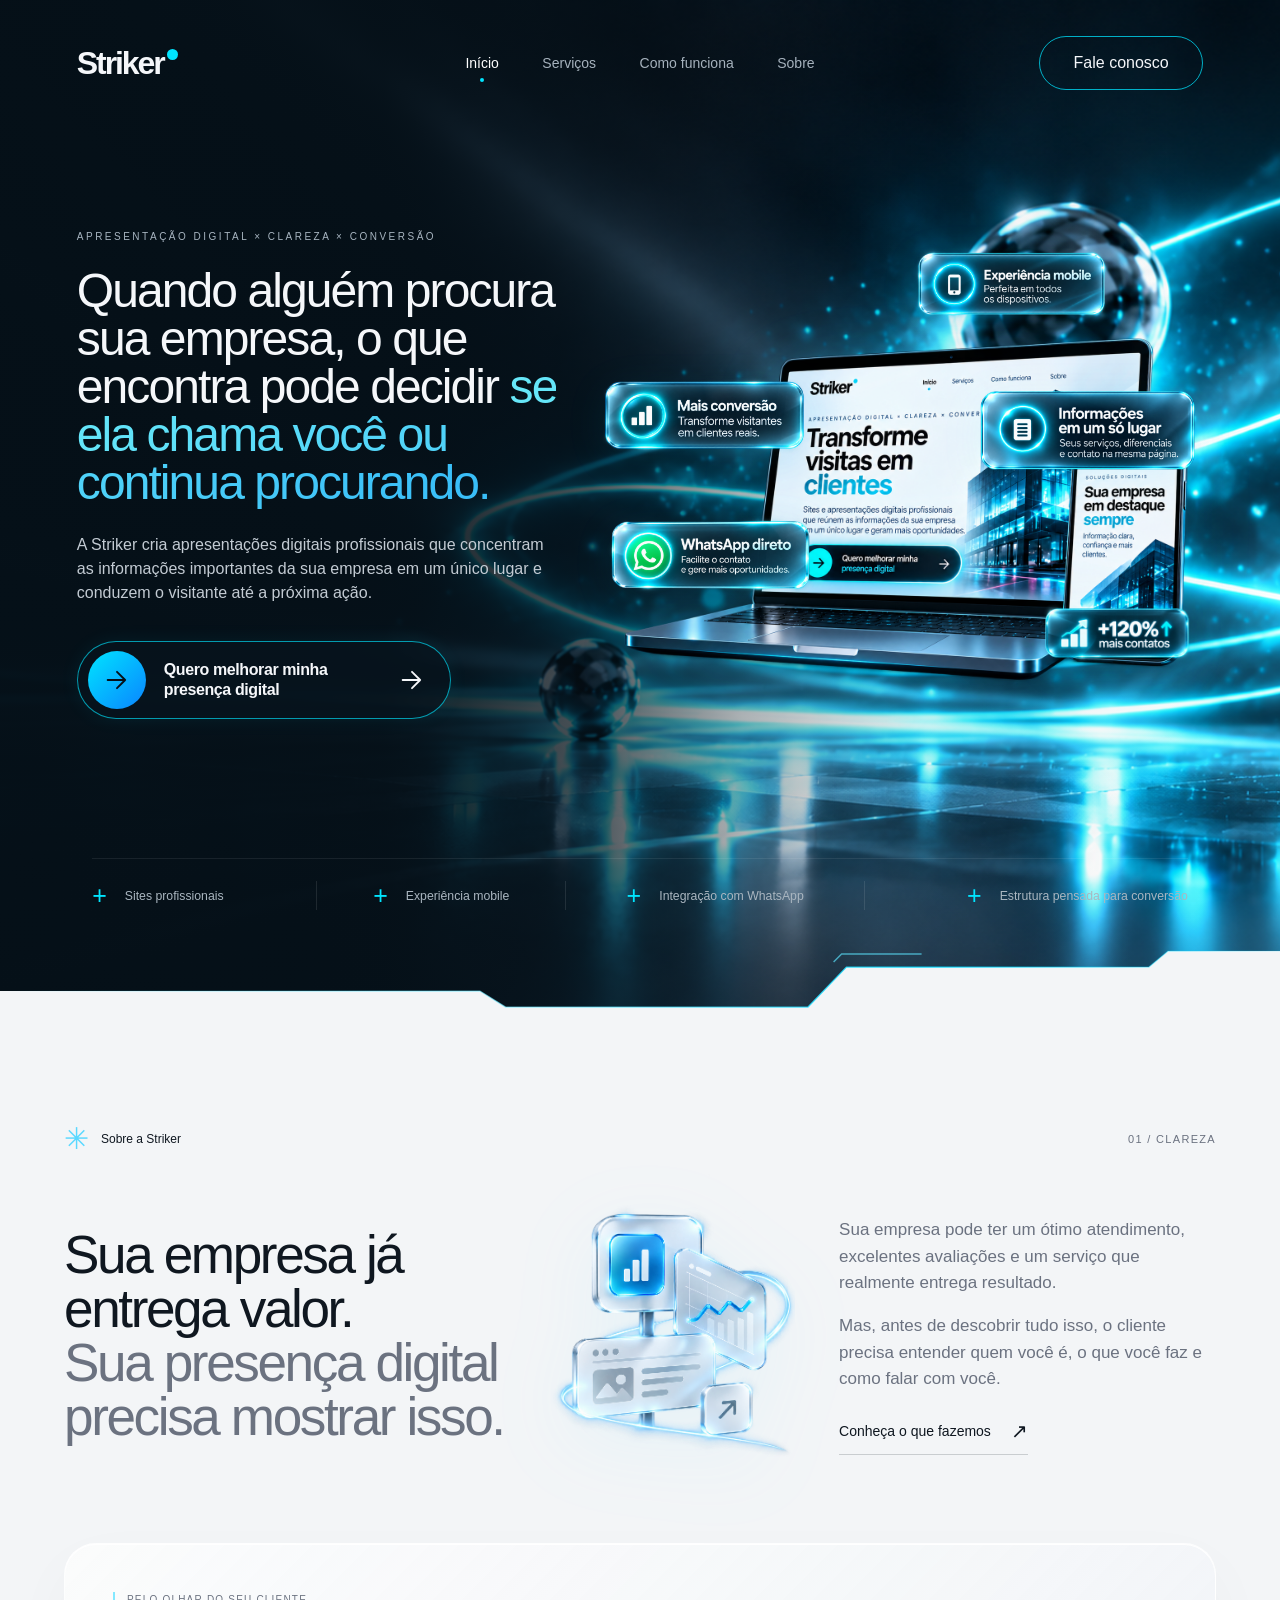
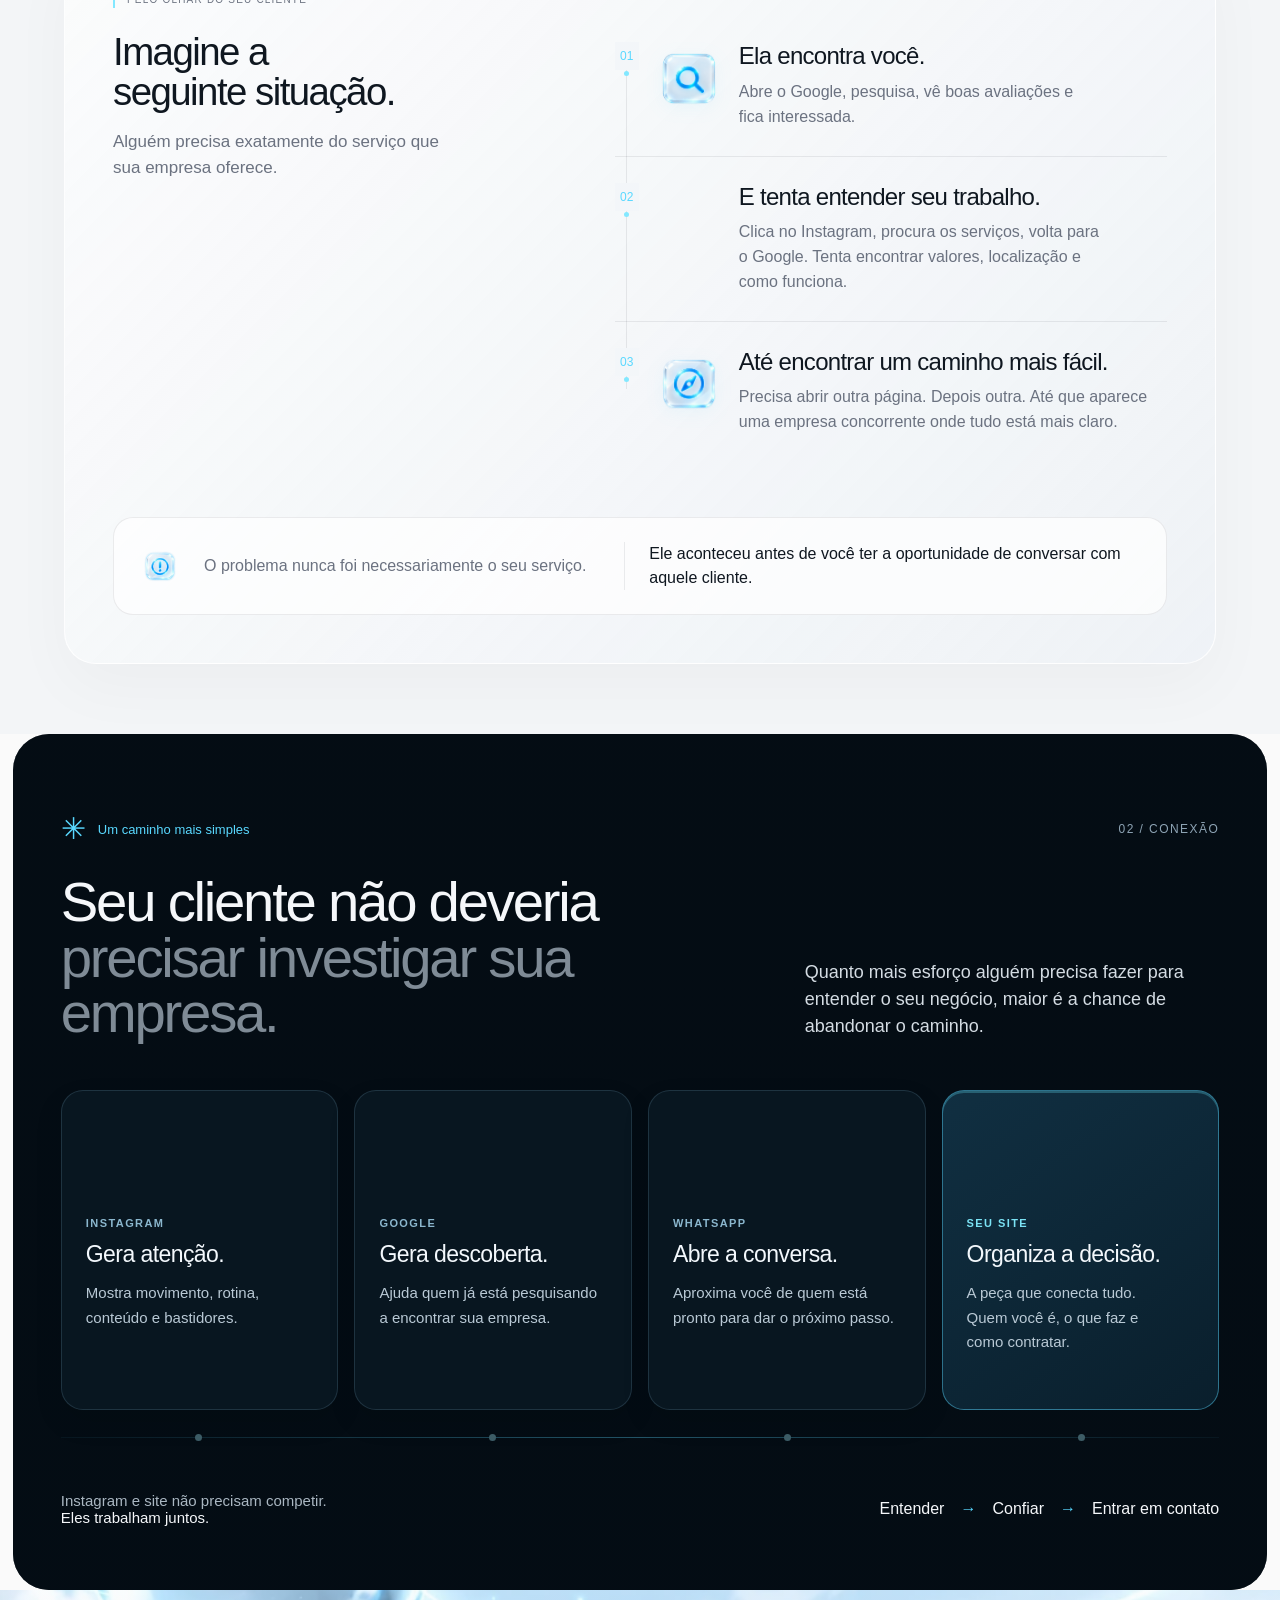
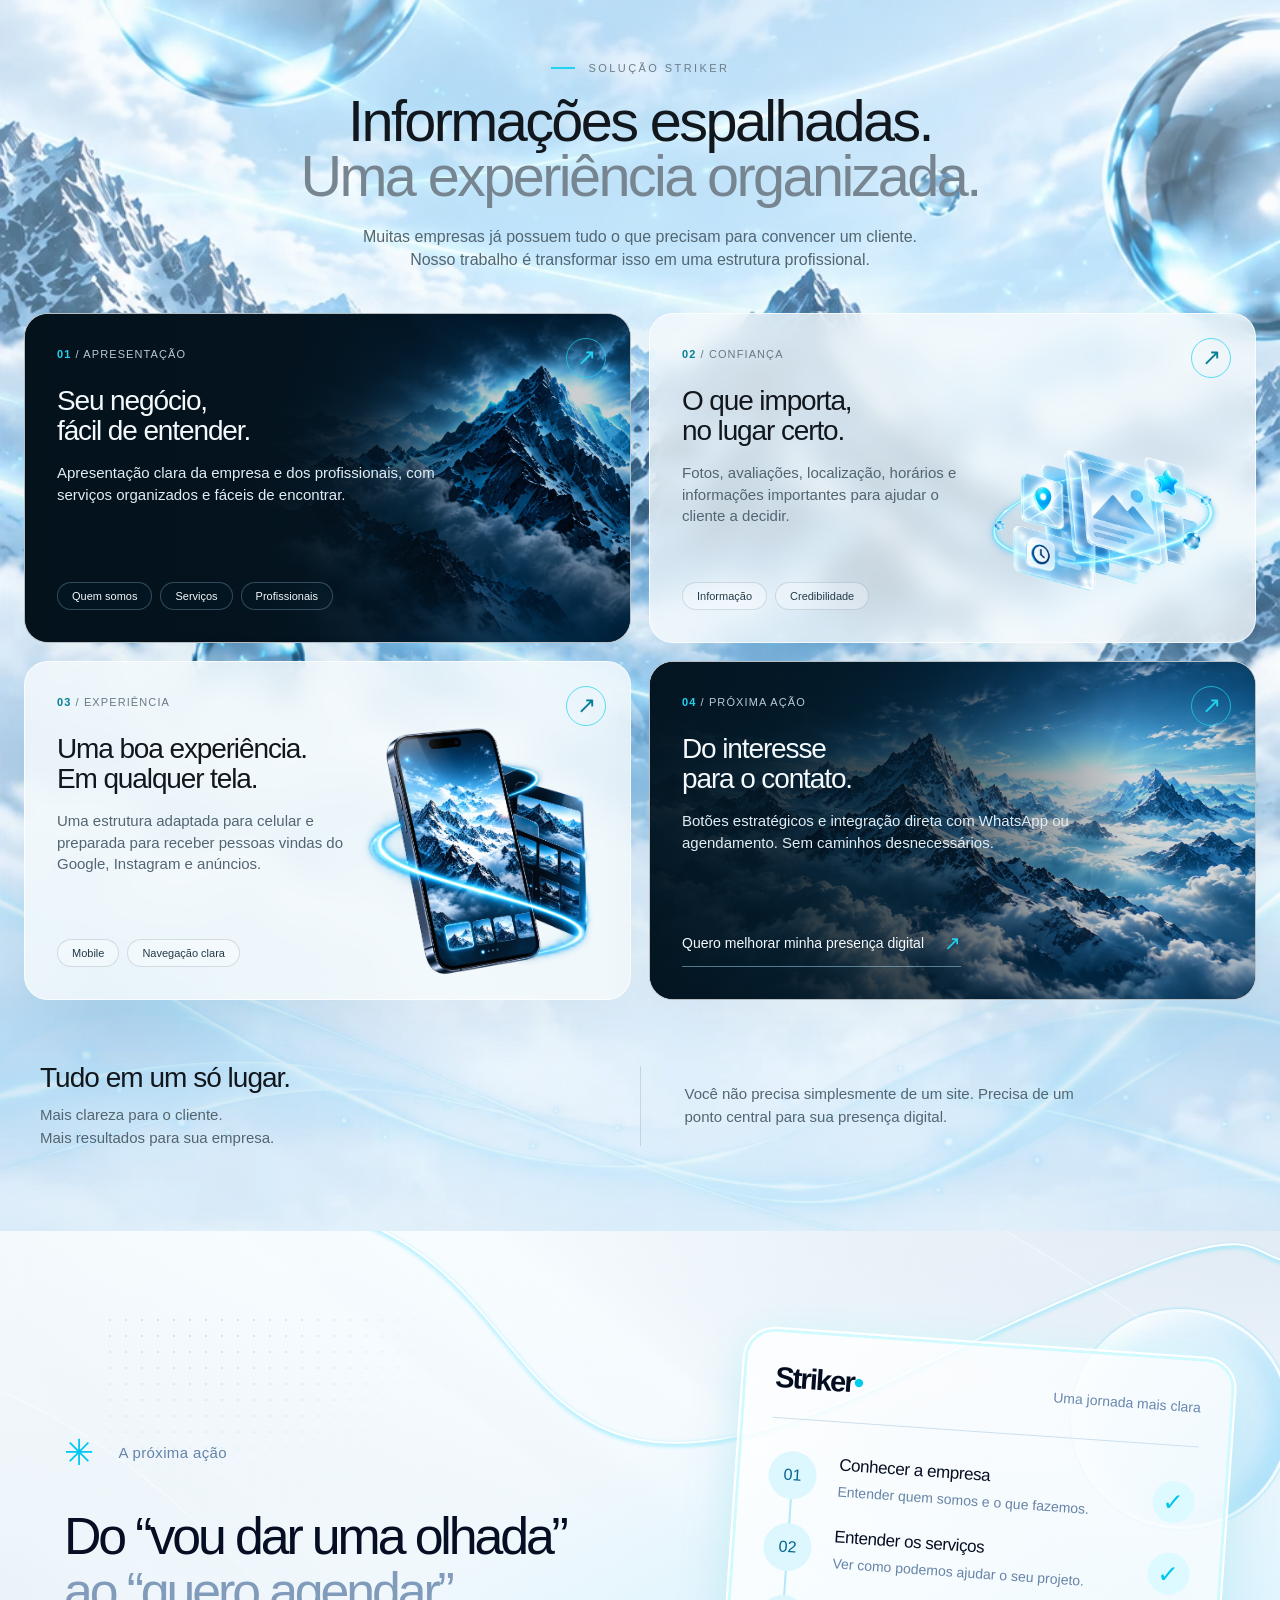
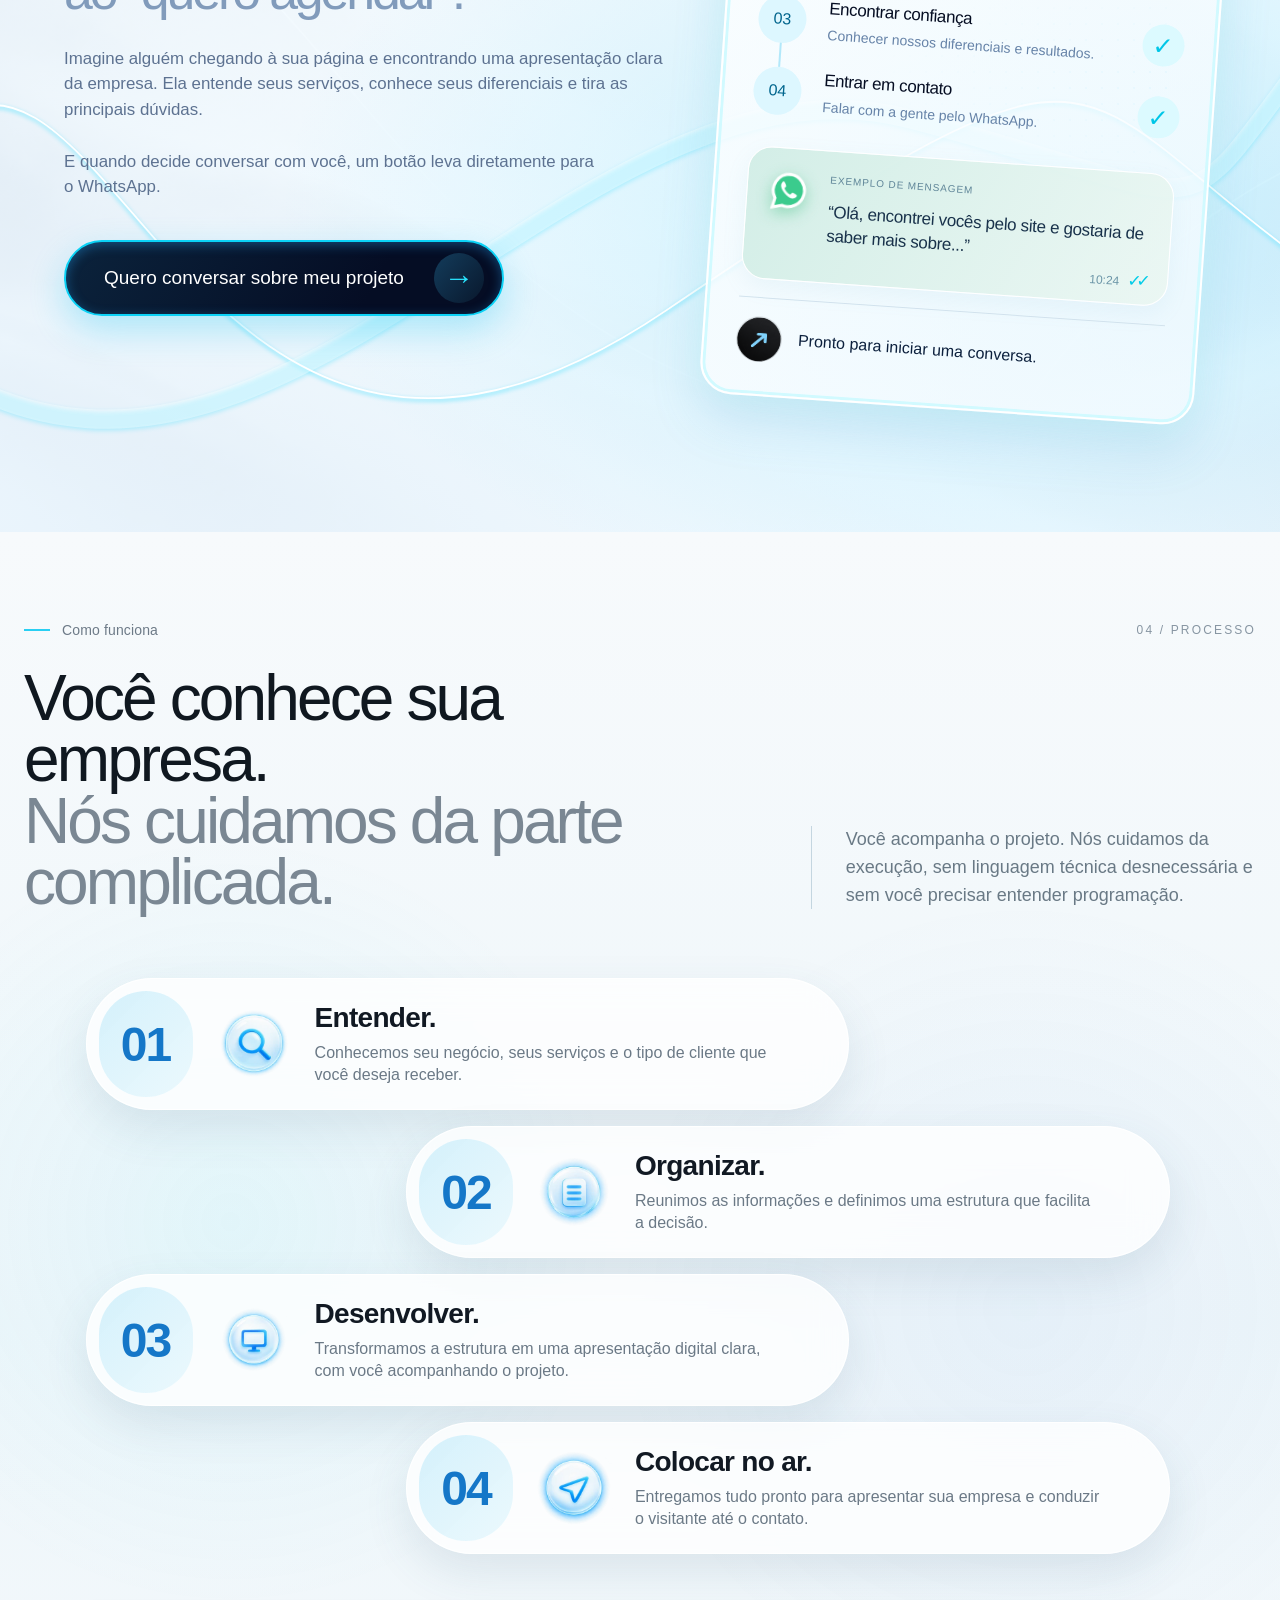
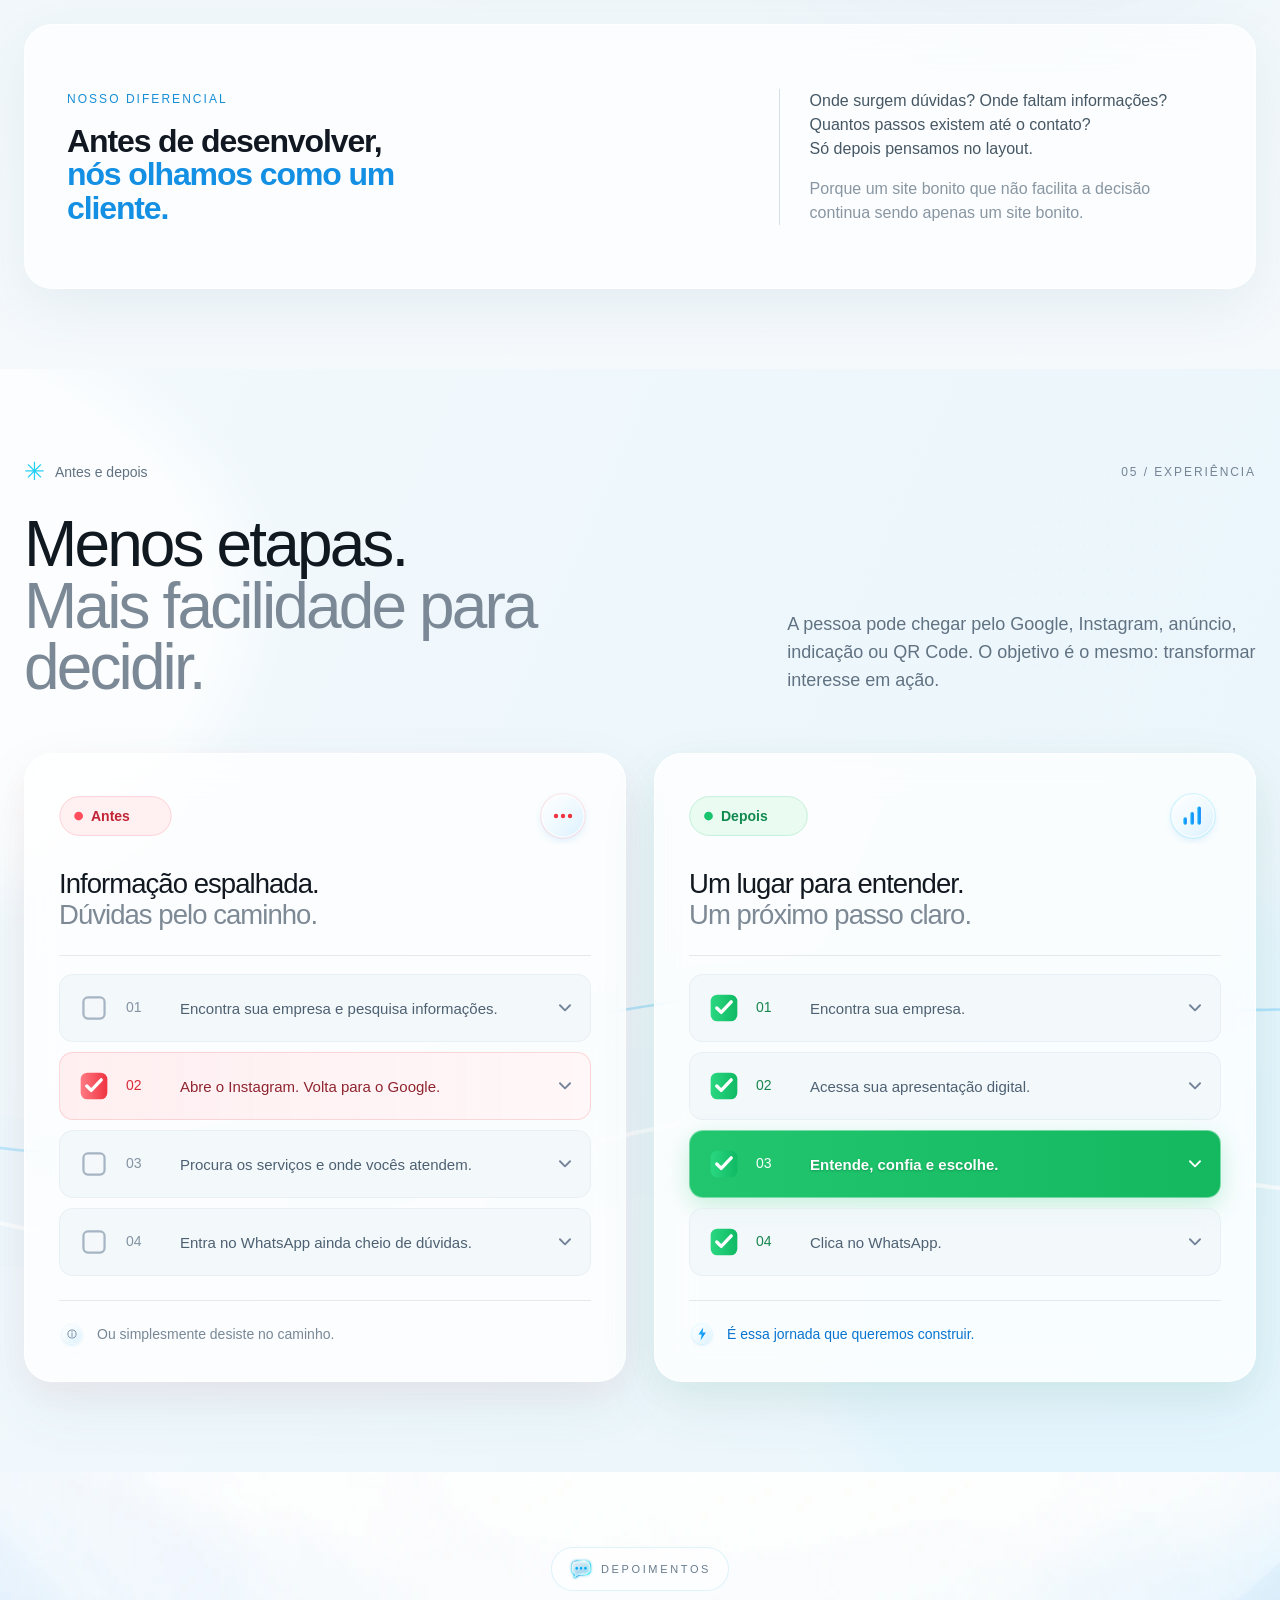
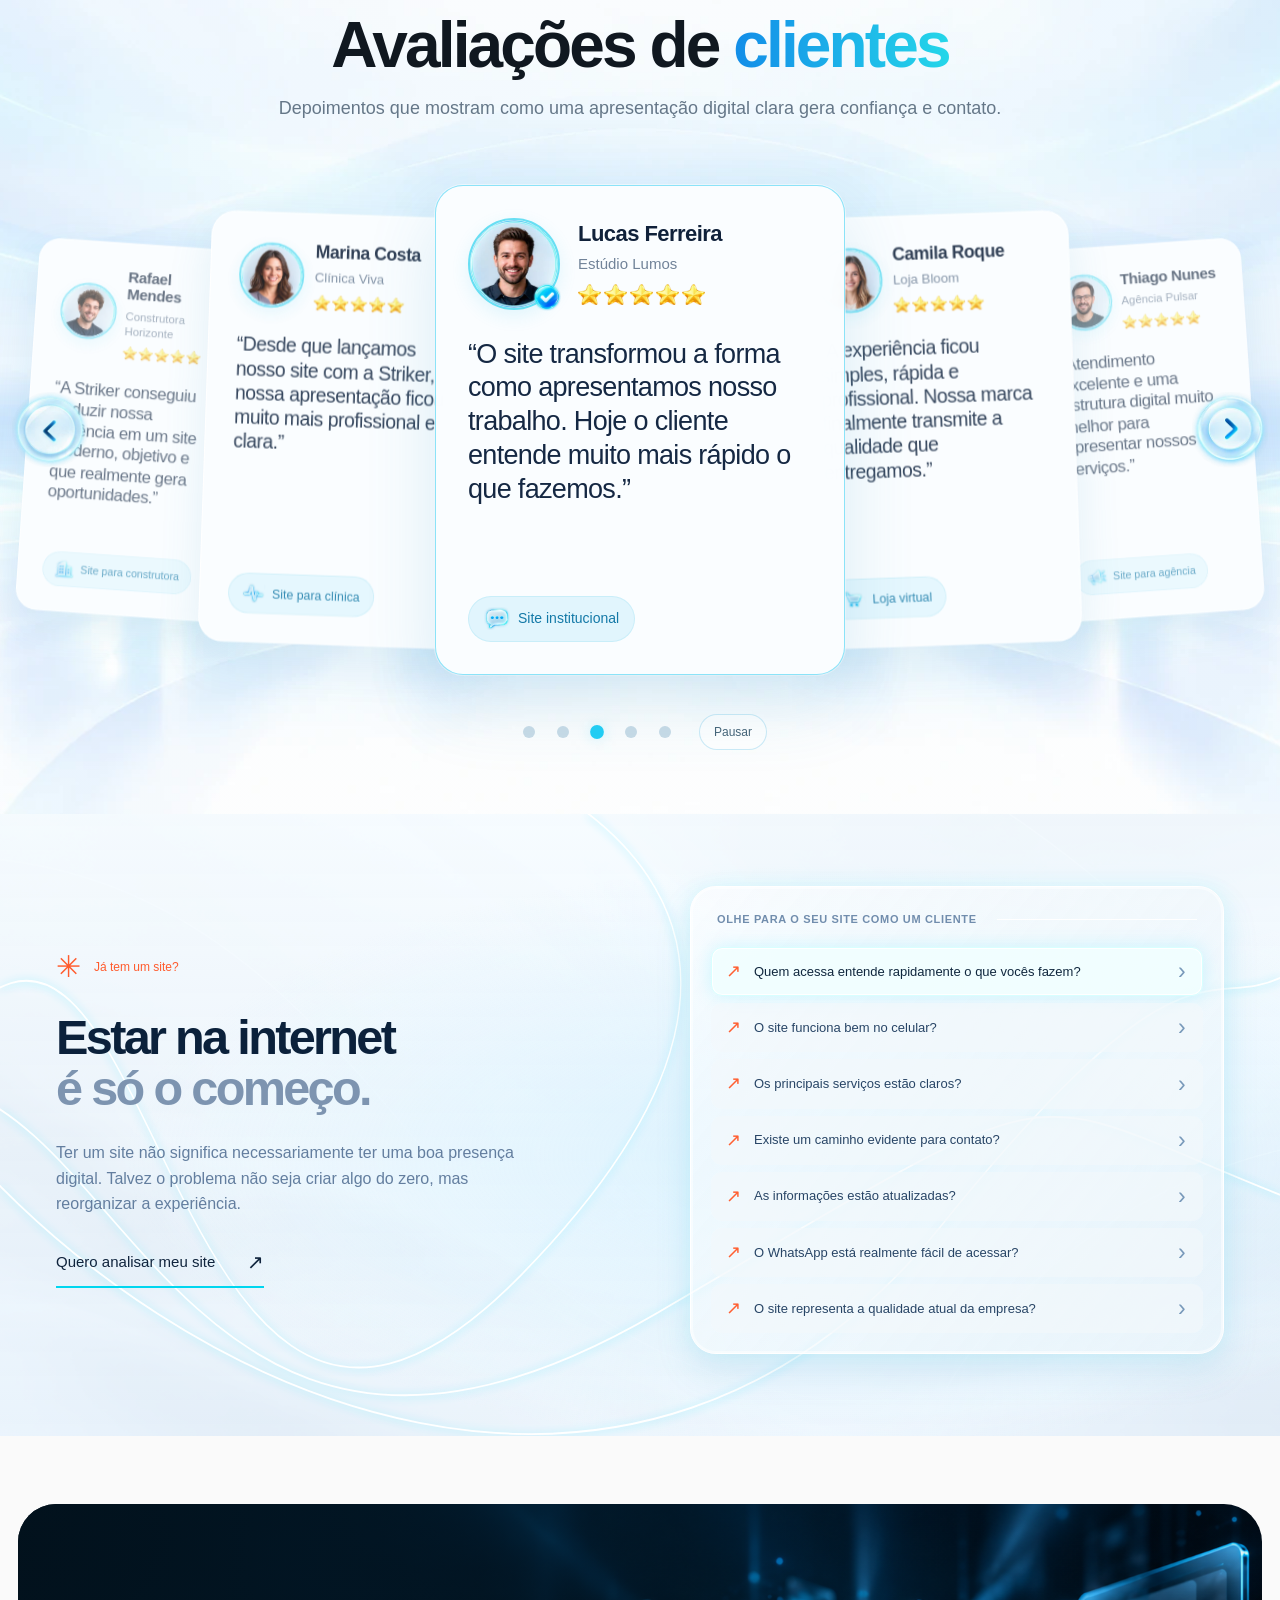
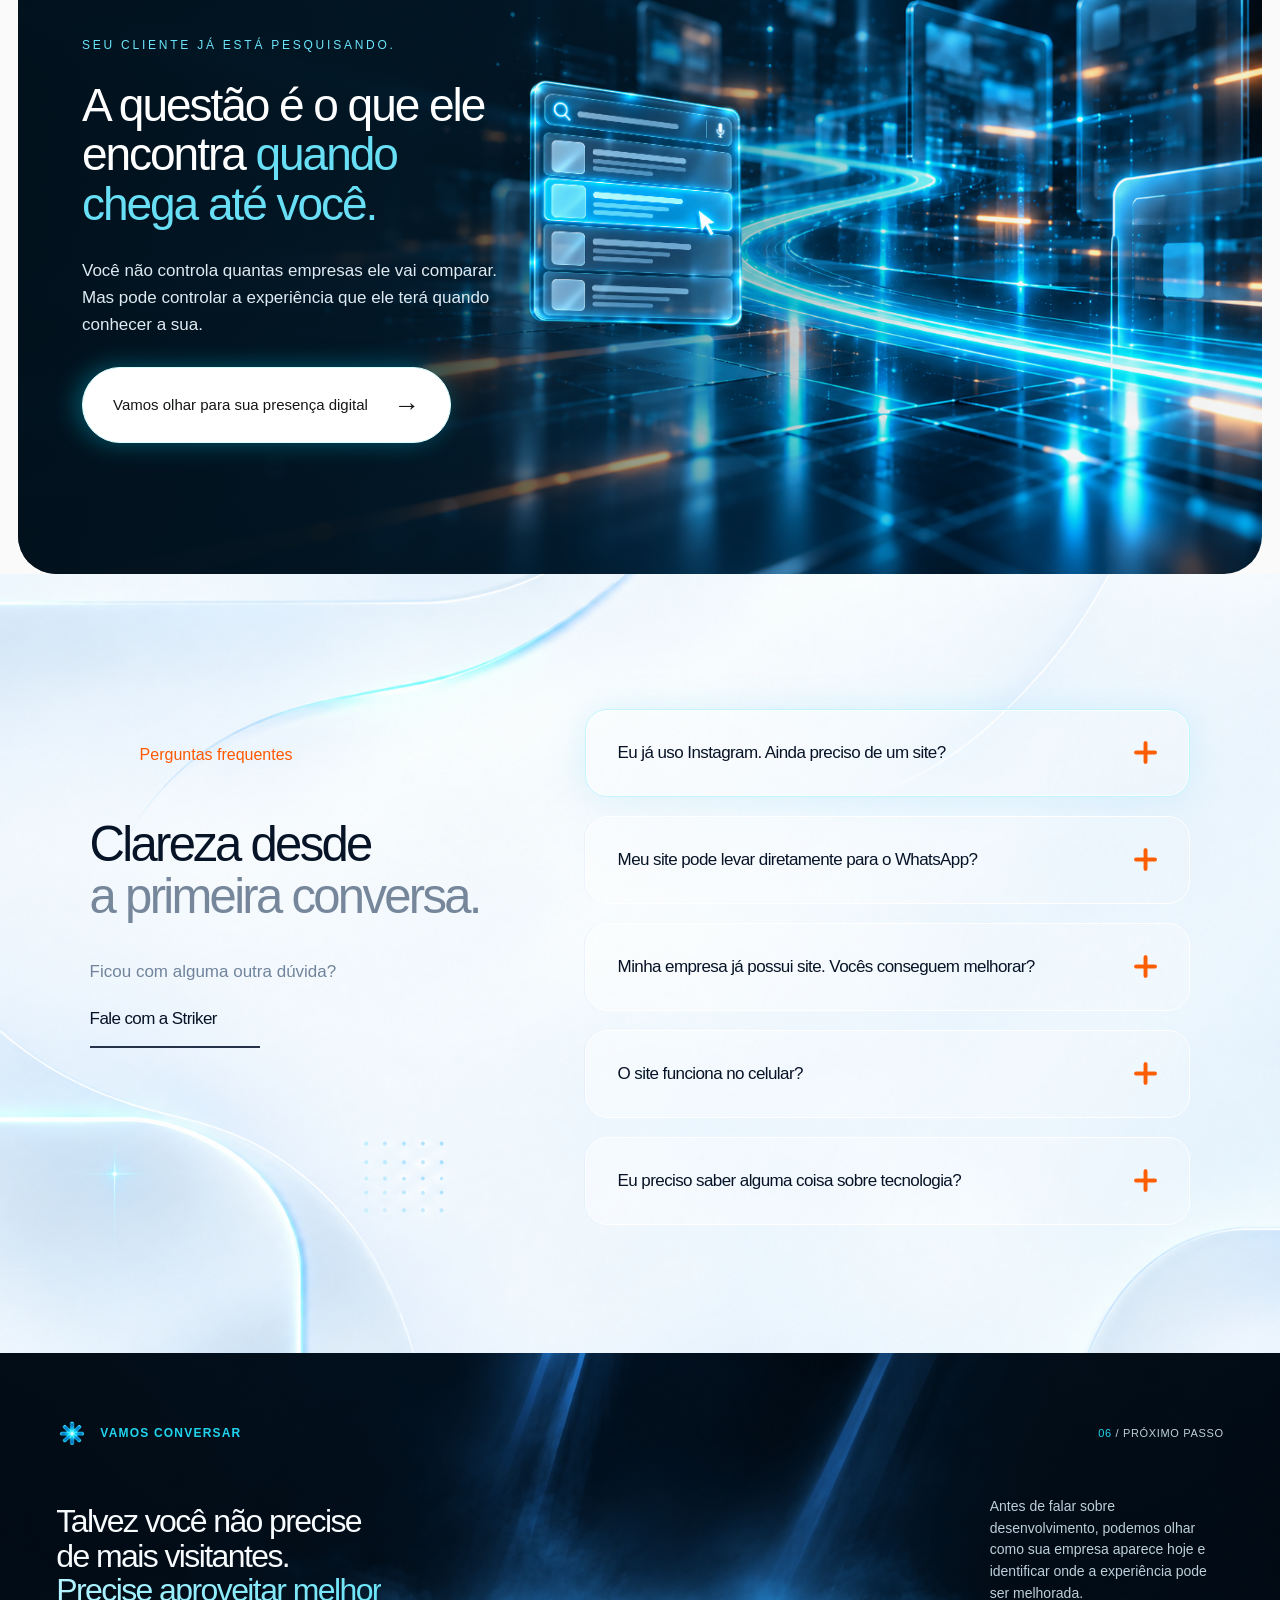
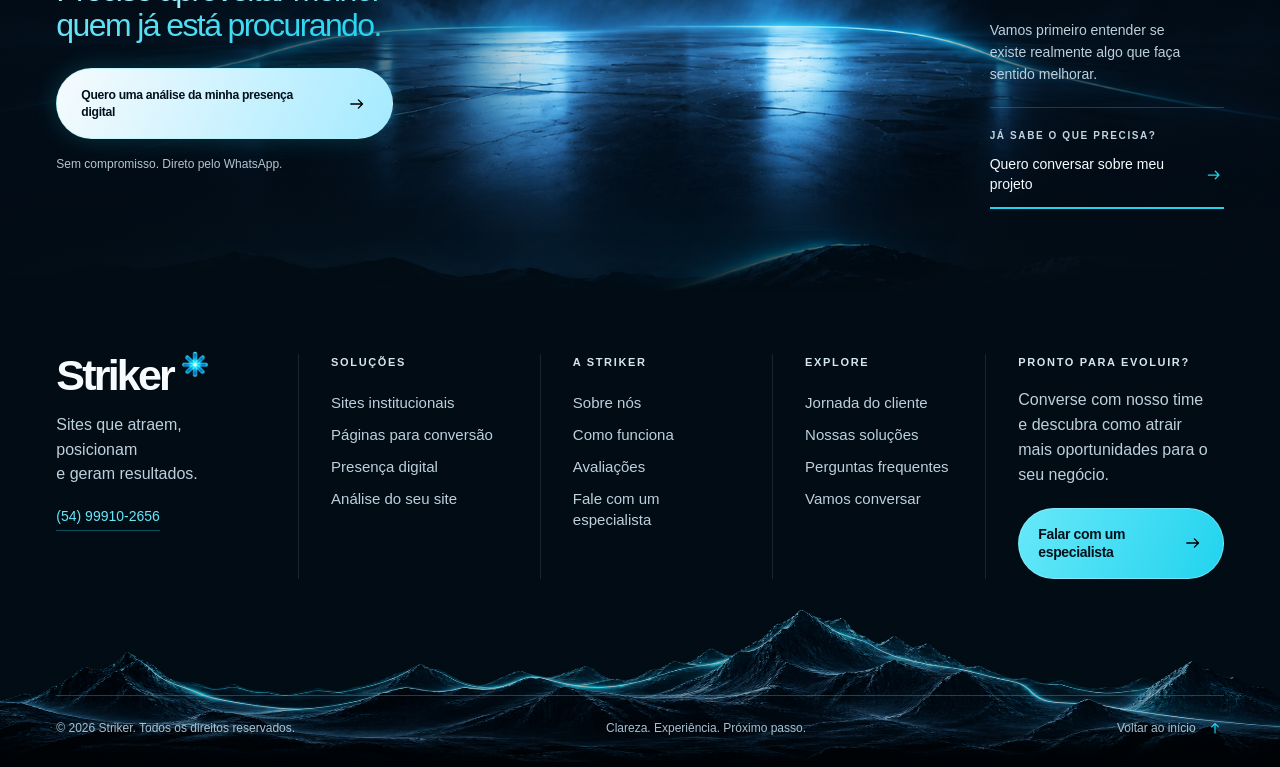
==== commit a47831a0: "Remove frase de depoimentos ilustrativos abaixo do carrossel" ====
--- a/index.html
+++ b/index.html
@@ -232,7 +232,6 @@
           <button class="testimonial-arrow testimonial-arrow--right" type="button" aria-label="Próxima avaliação"><img src="public/assets/striker/testimonials/arrow-right.webp" width="76" height="76" alt="" aria-hidden="true"></button>
         </div>
         <div class="testimonial-controls"><div class="testimonial-pagination" role="group" aria-label="Escolher avaliação"></div><button class="testimonial-playback" type="button" aria-label="Pausar troca automática">Pausar</button></div>
-        <p class="testimonials-placeholder">Depoimentos ilustrativos. Nomes, empresas e relatos fictícios.</p>
         <p class="testimonials-announcement" aria-live="polite" aria-atomic="true"></p>
         <noscript><p class="testimonials-placeholder">Ative o JavaScript para navegar pelos depoimentos ilustrativos.</p></noscript>
       </div>
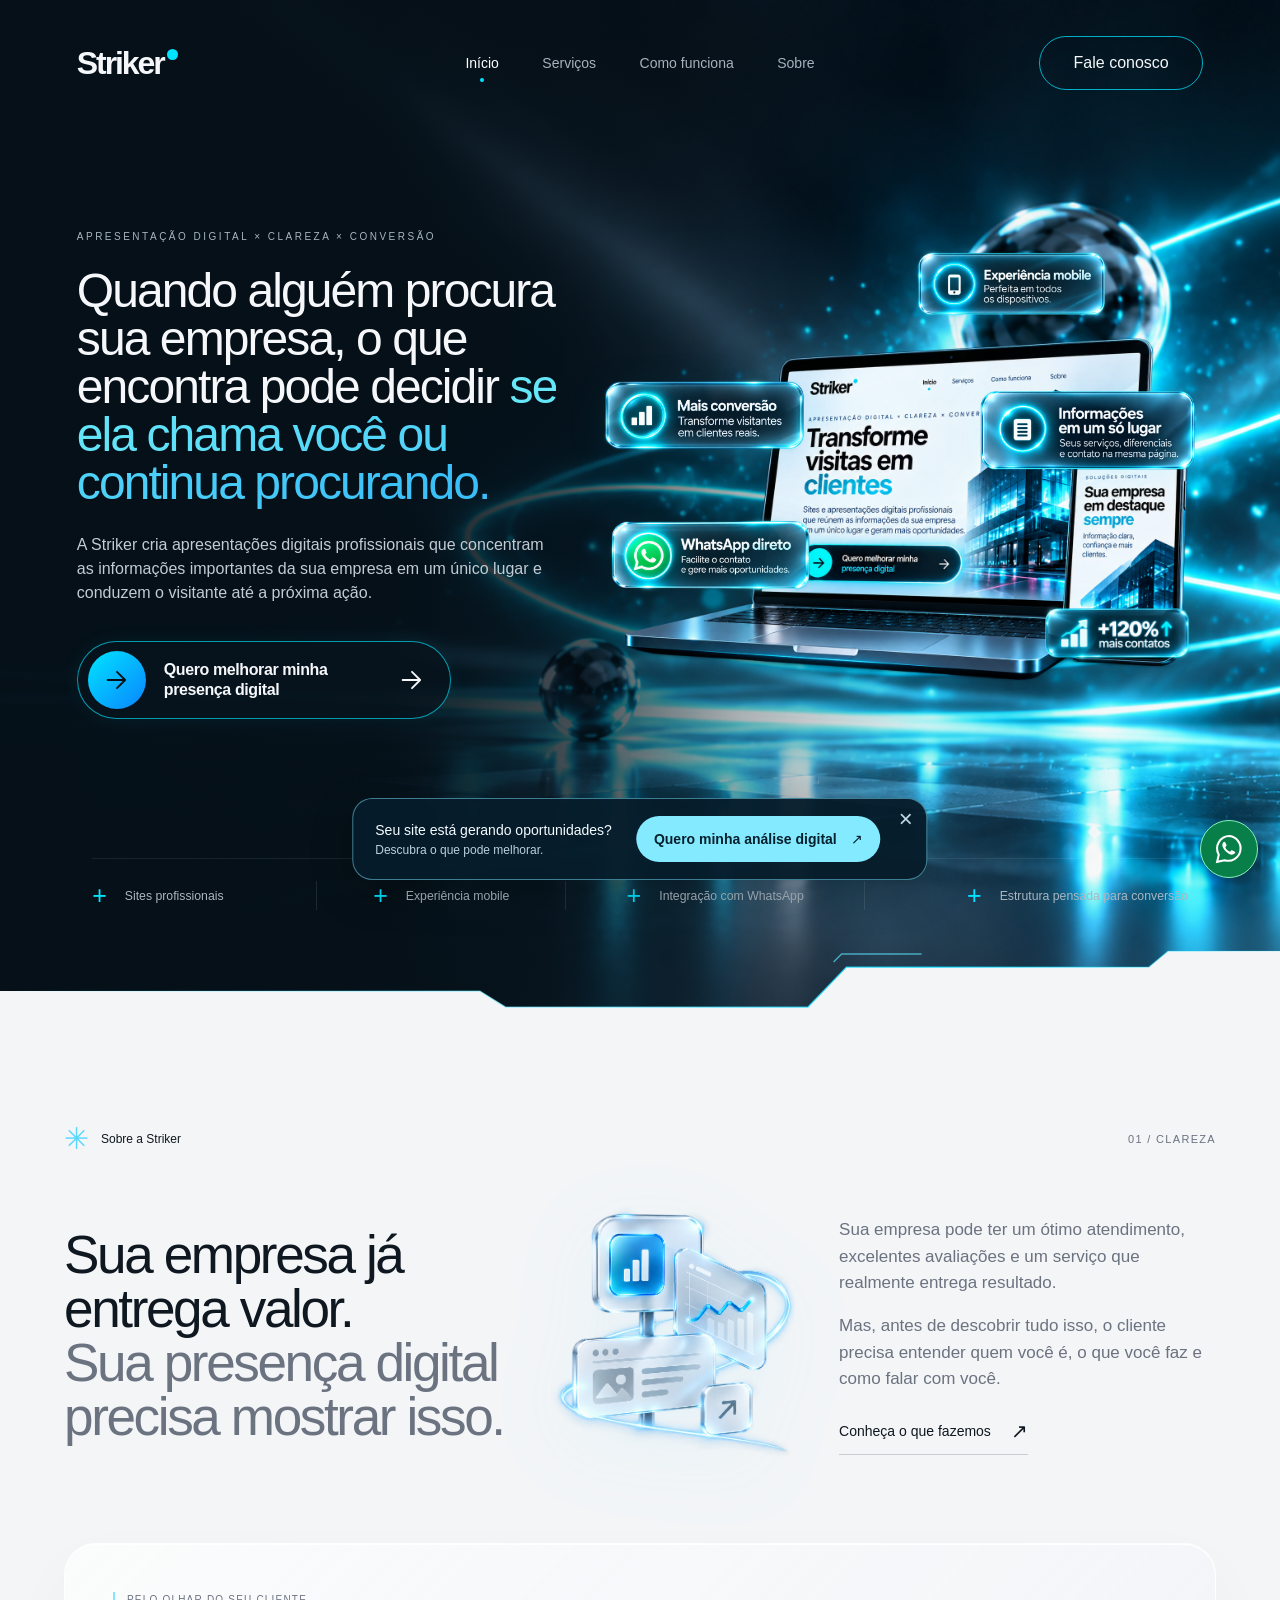
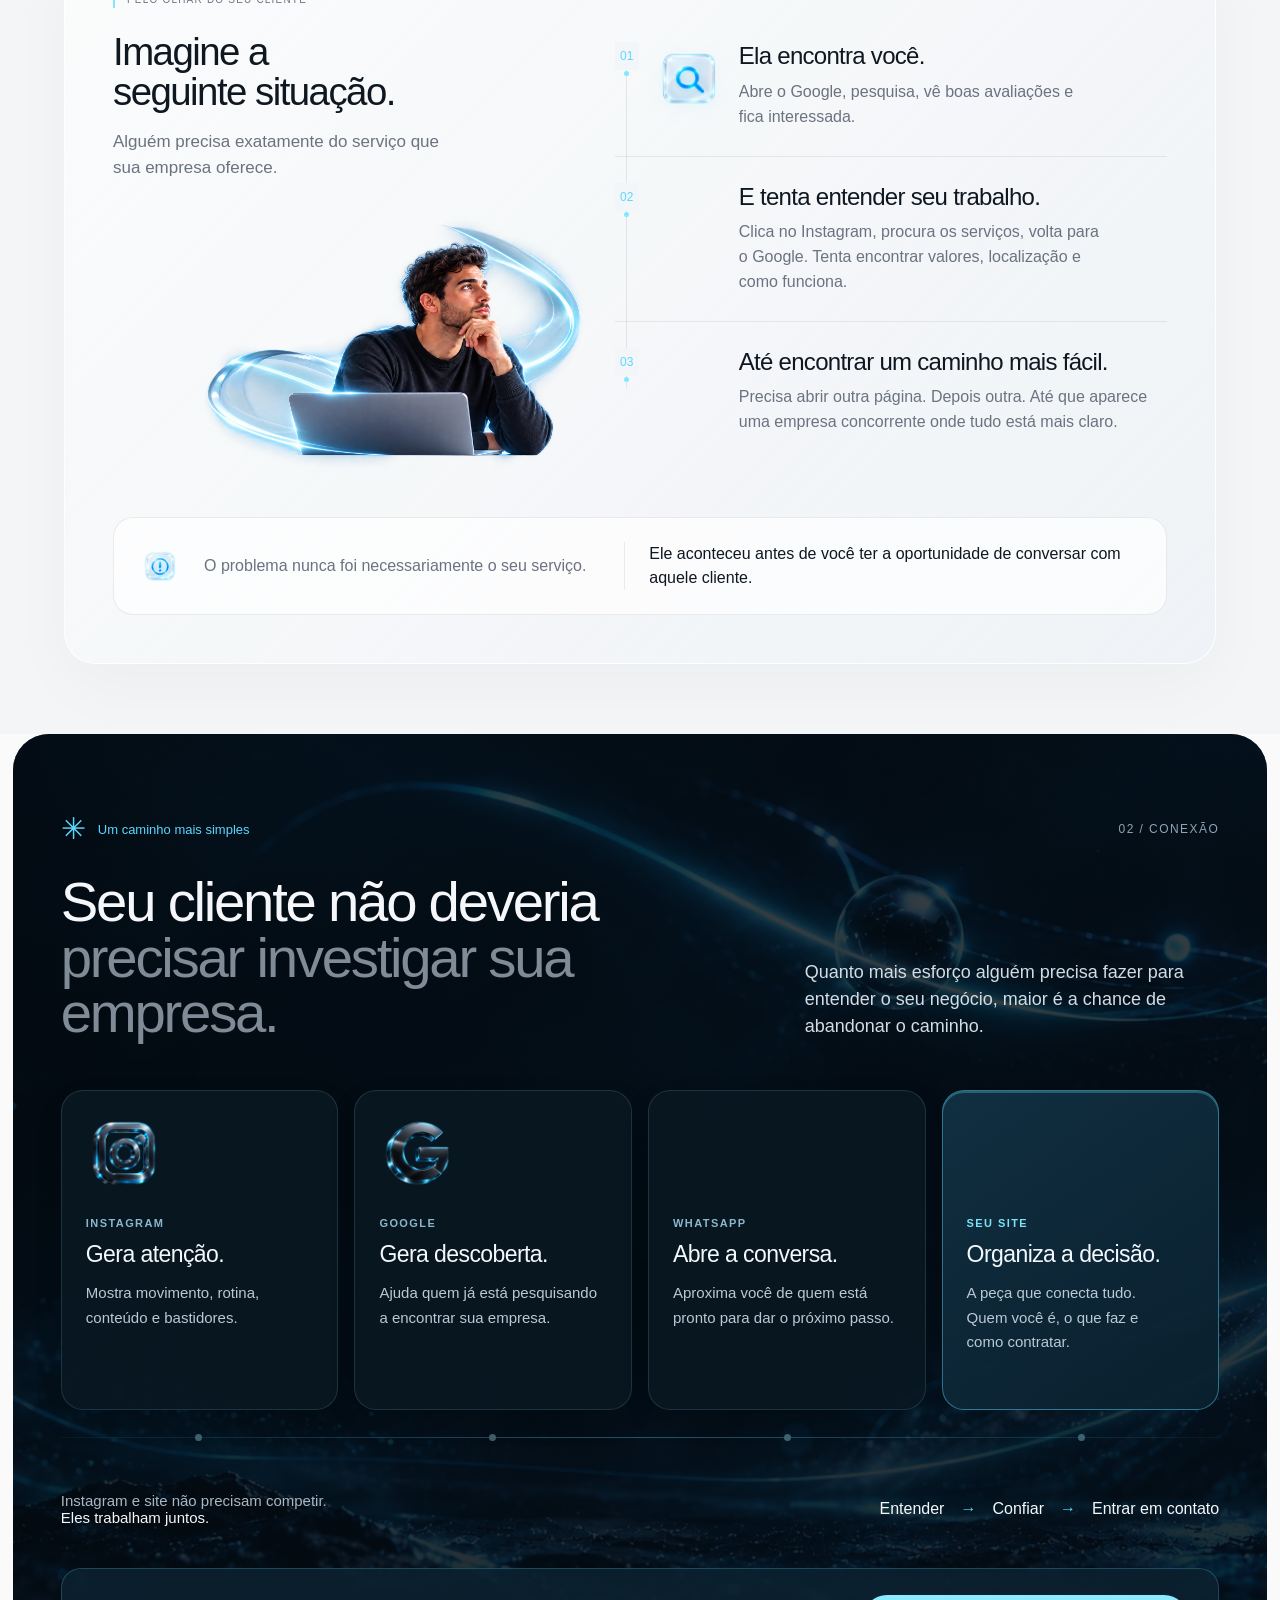
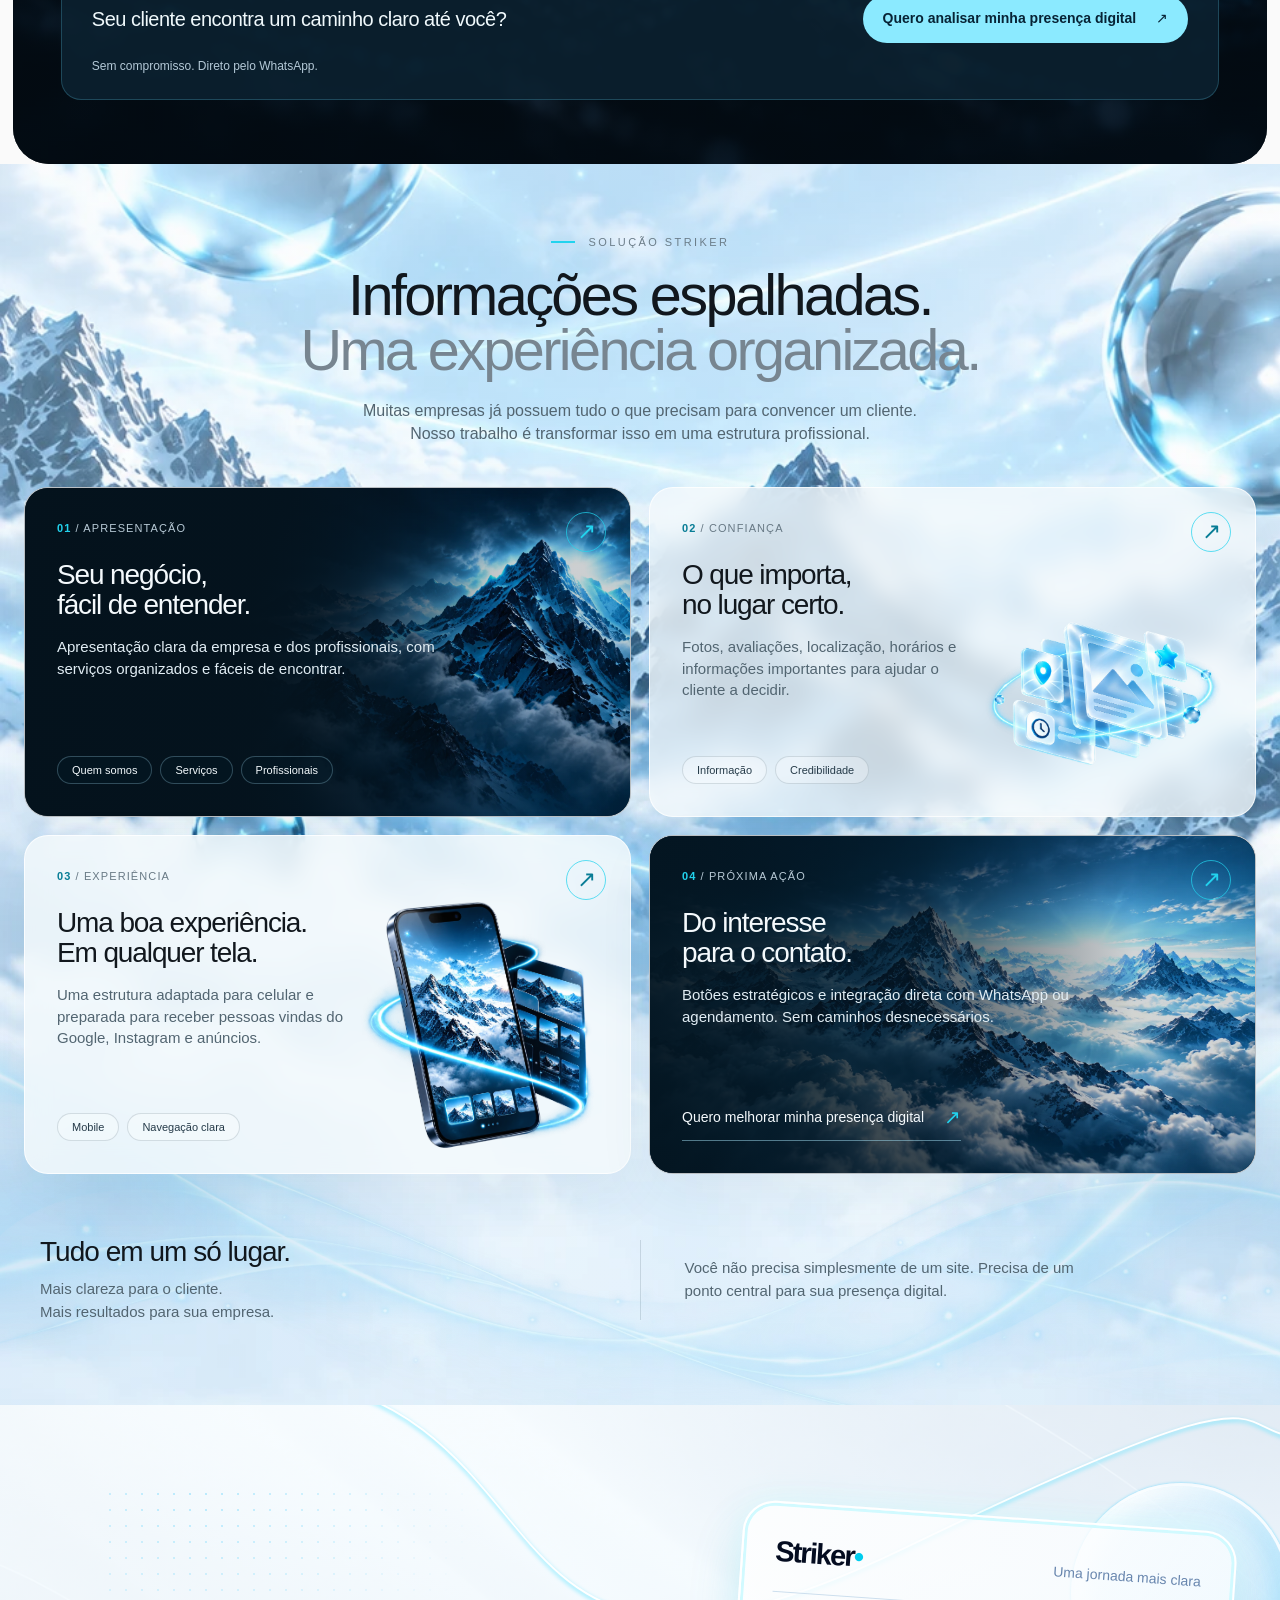
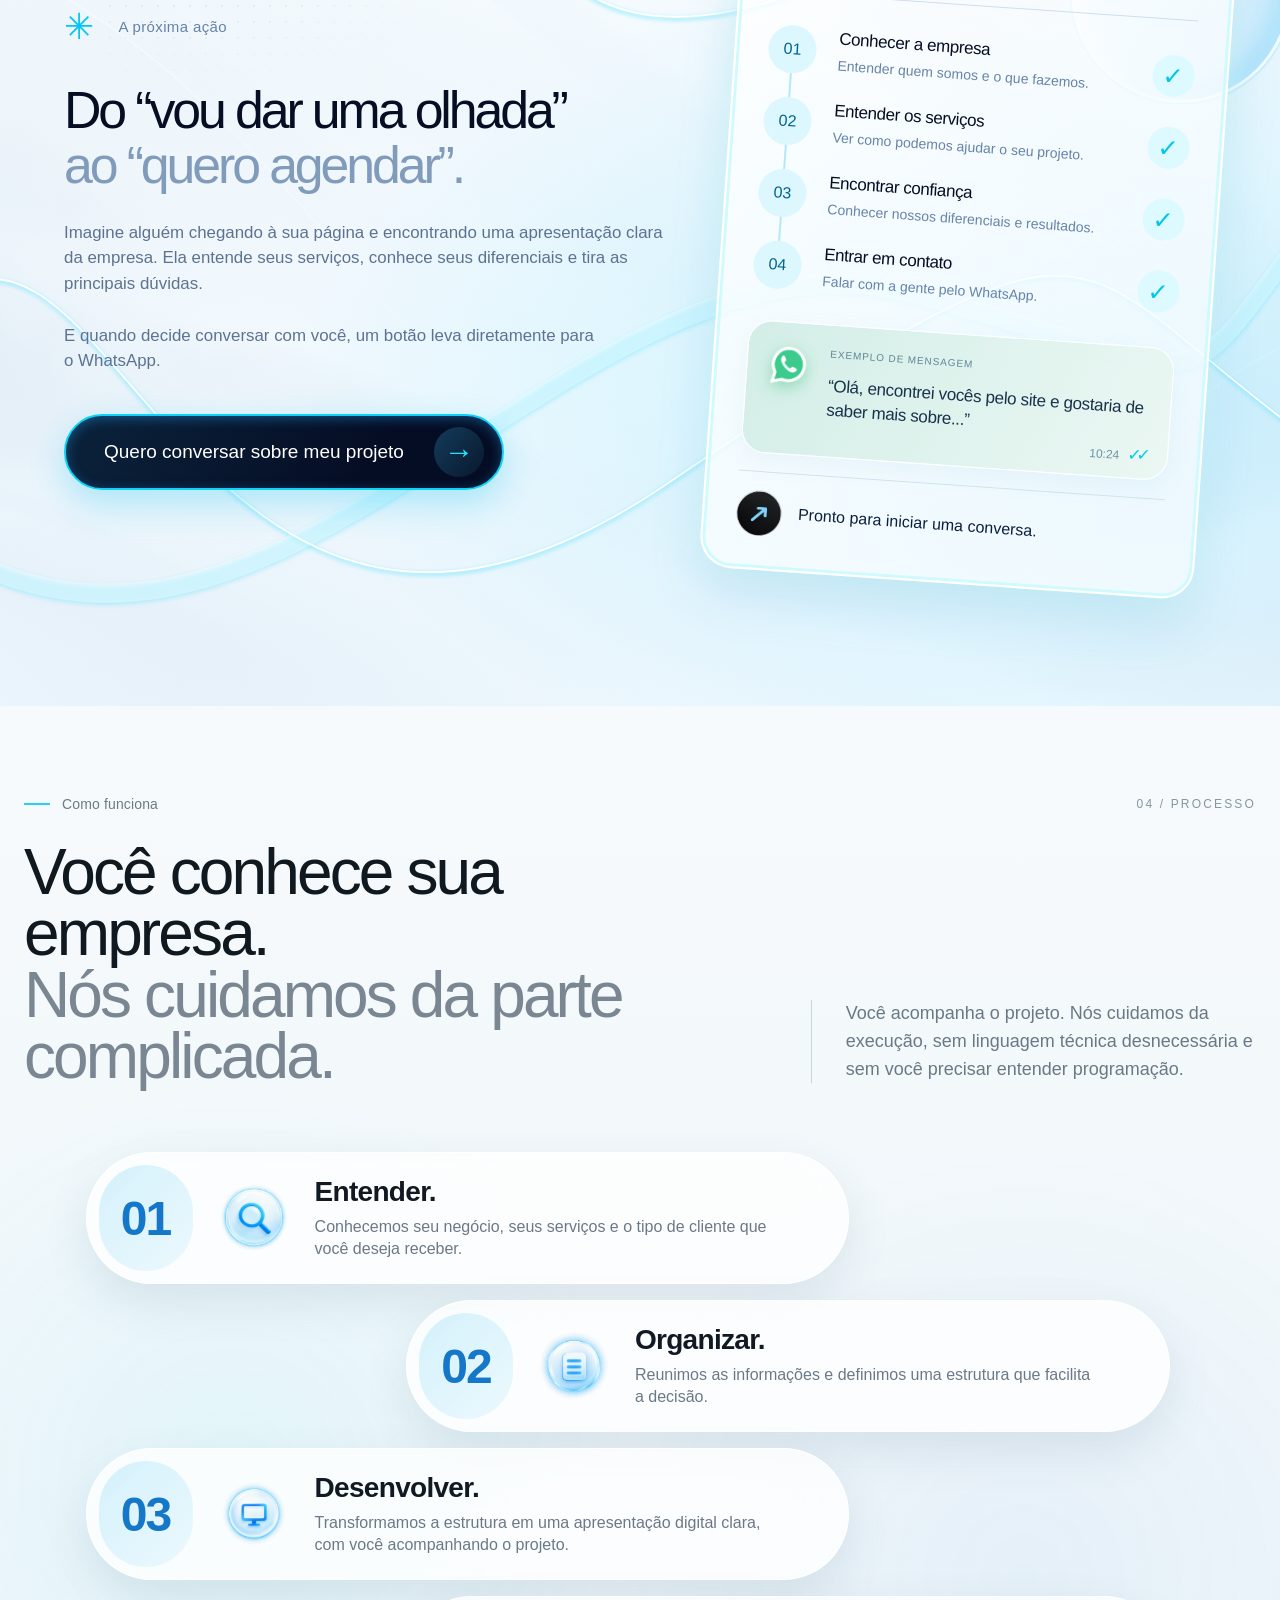
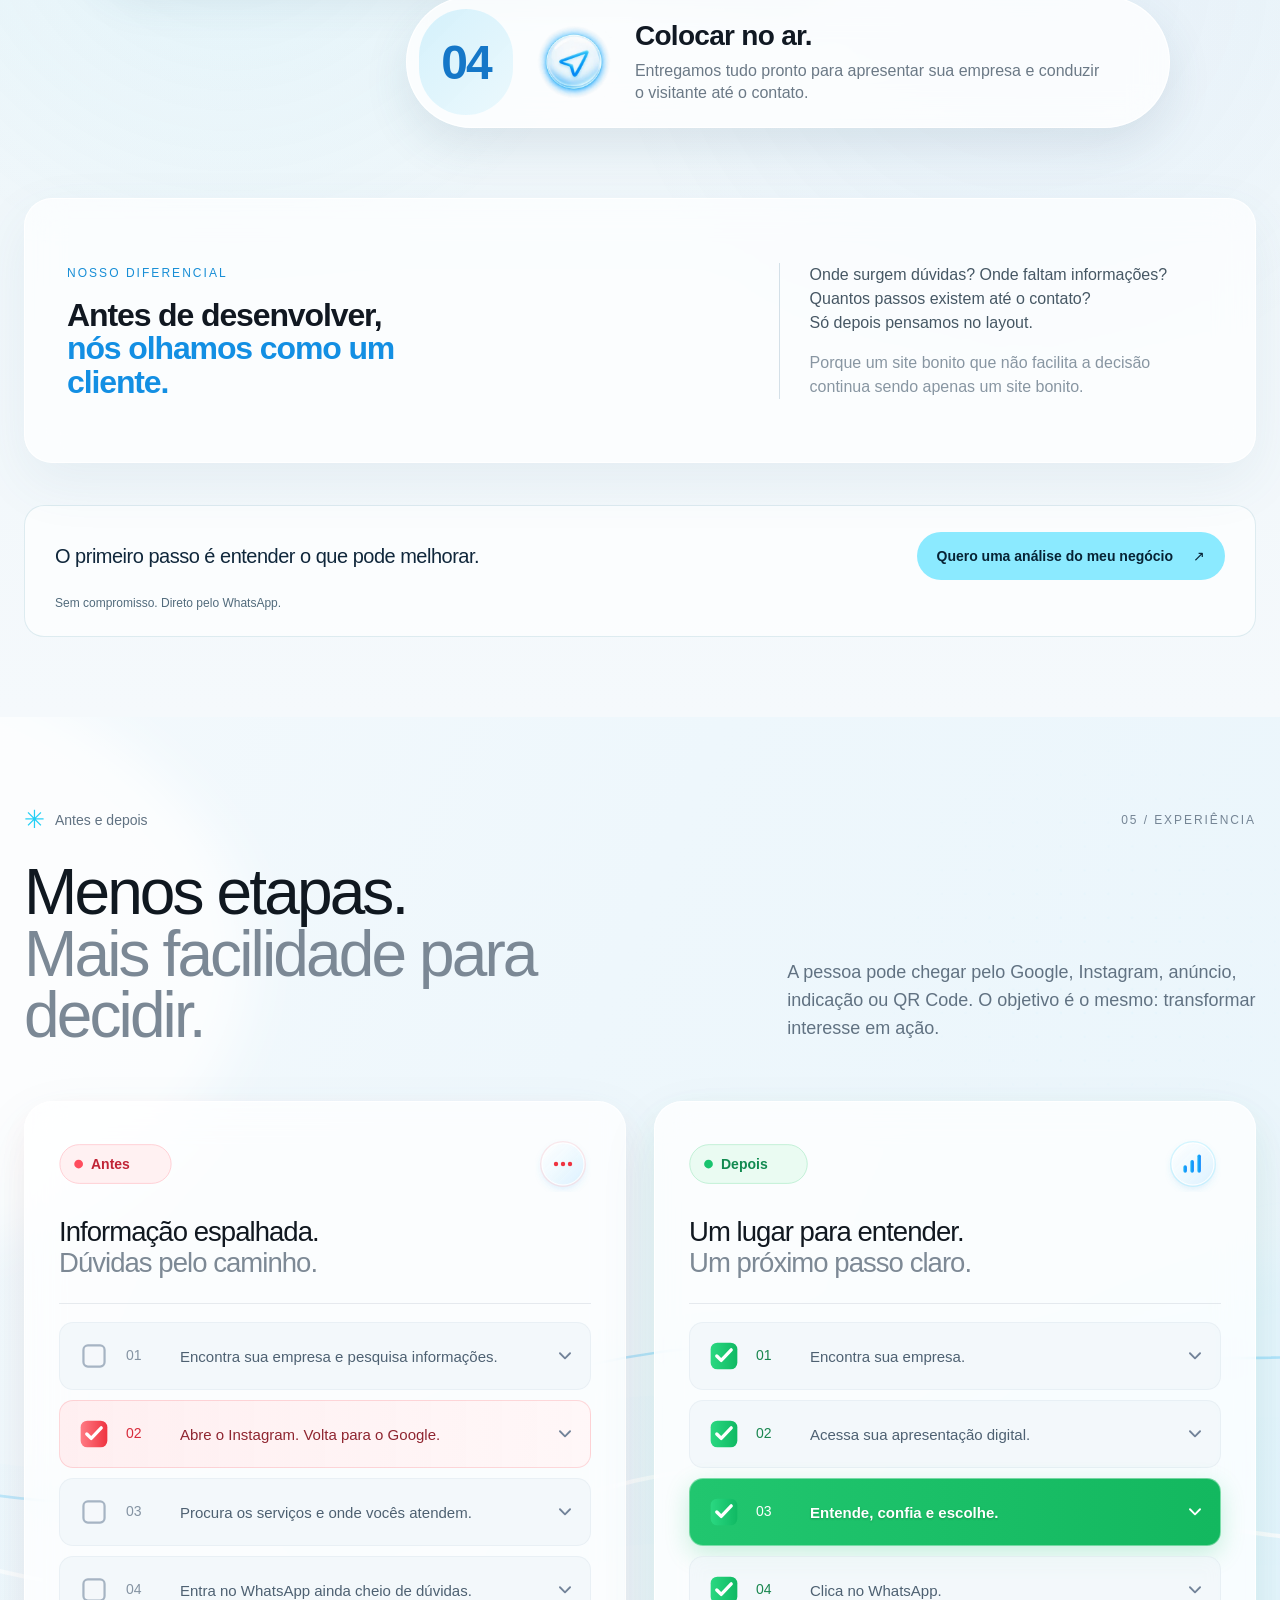
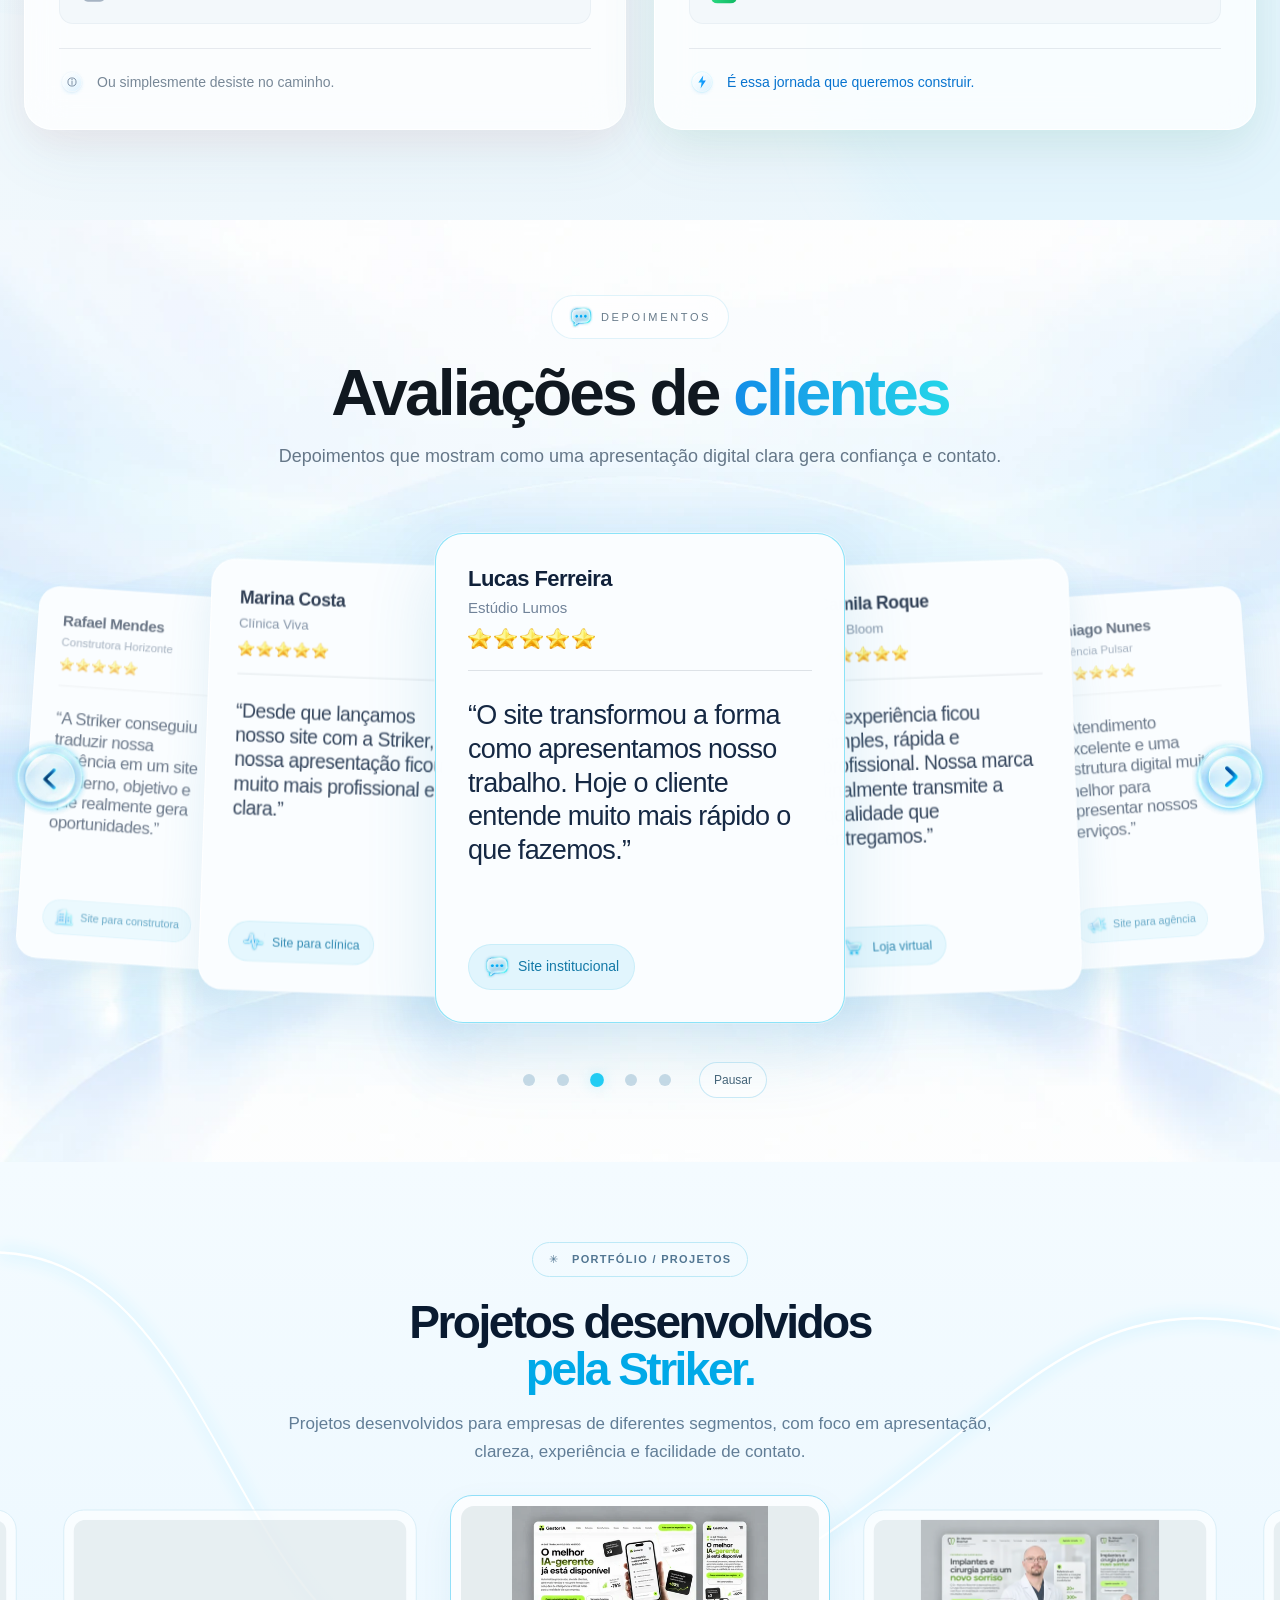
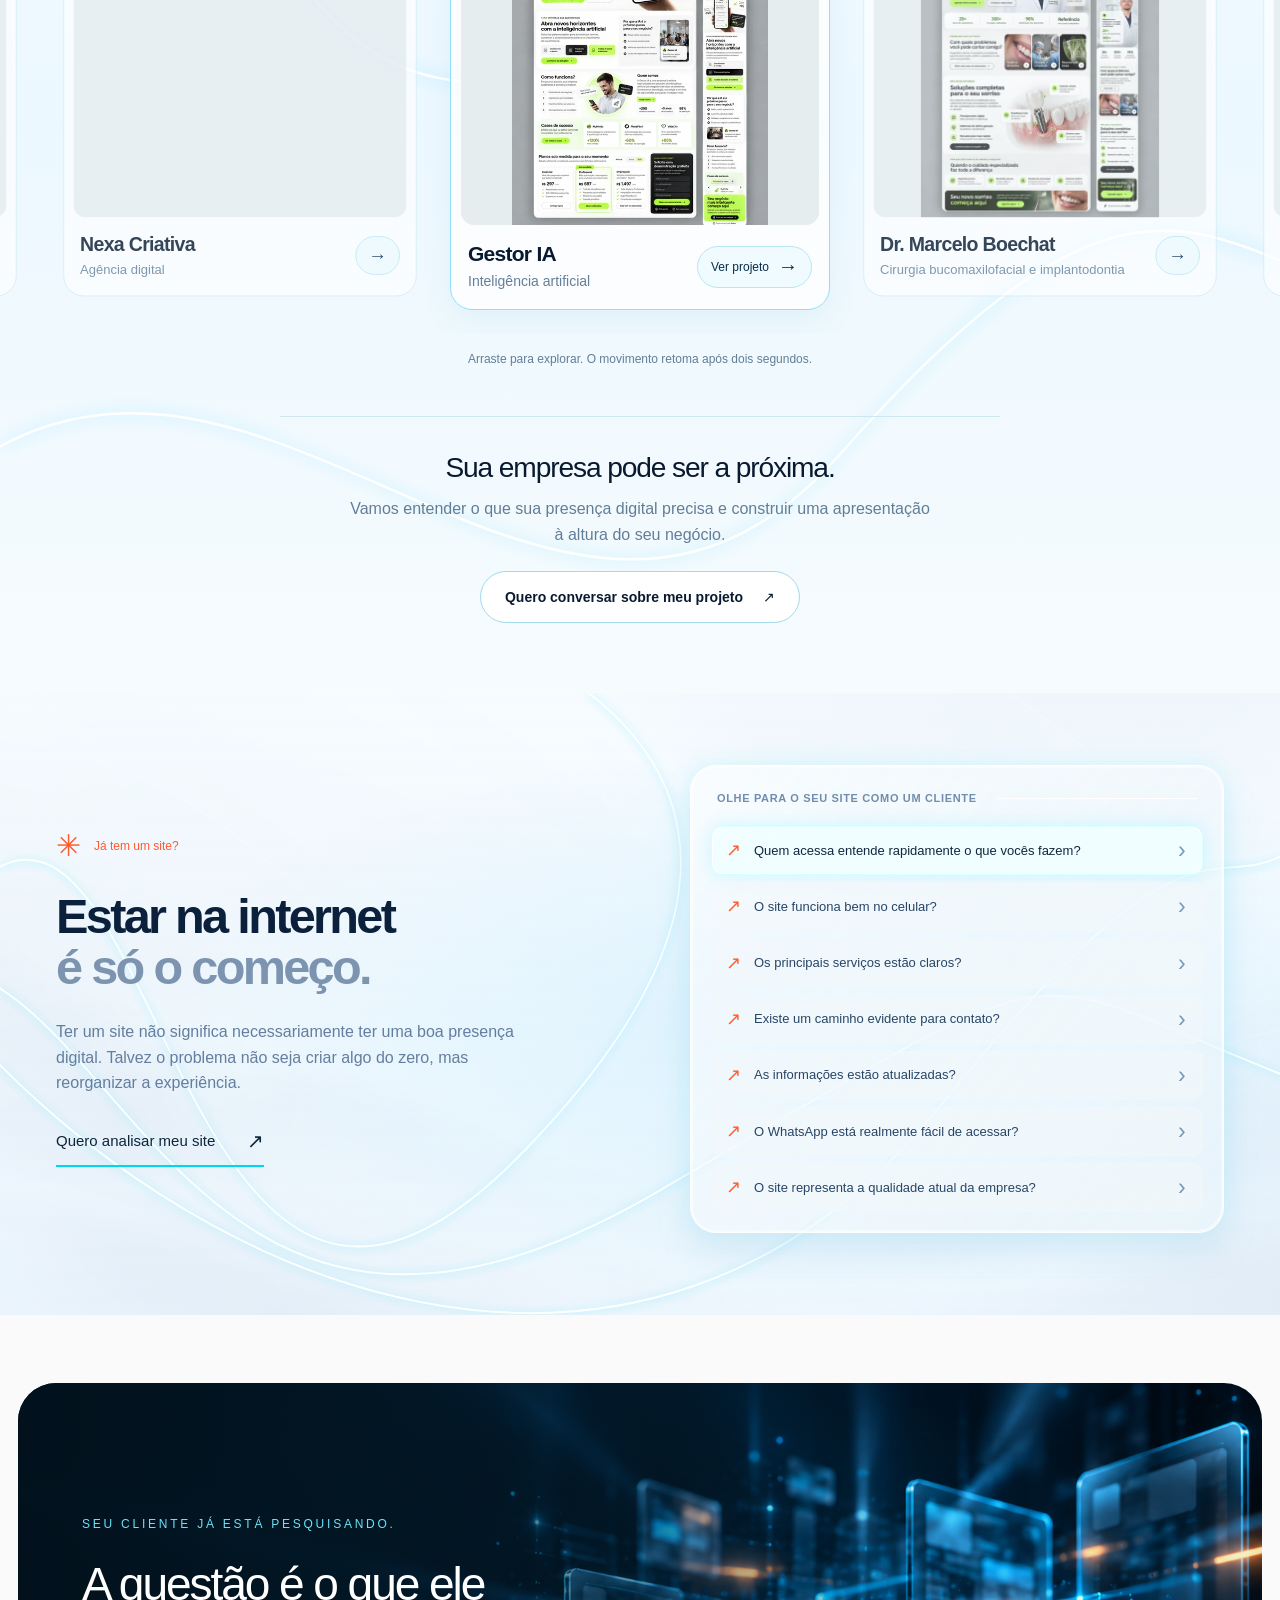
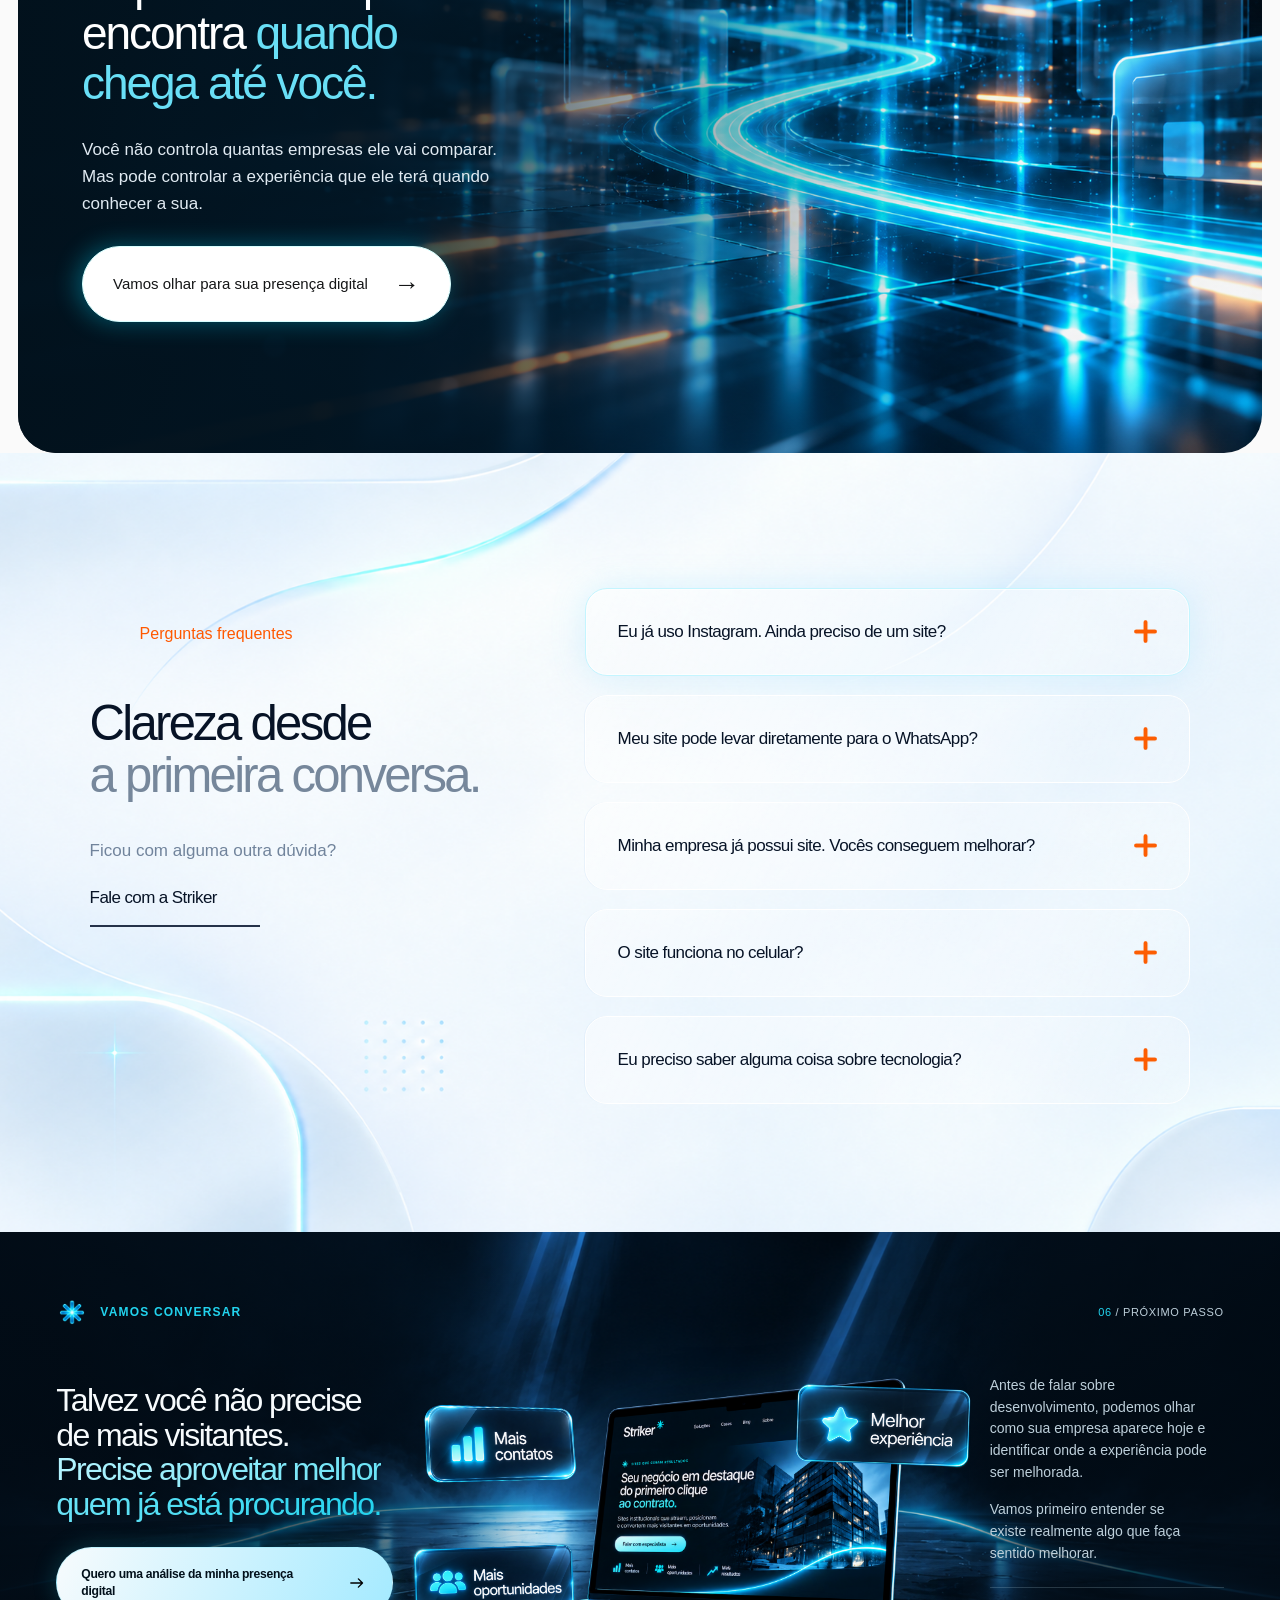
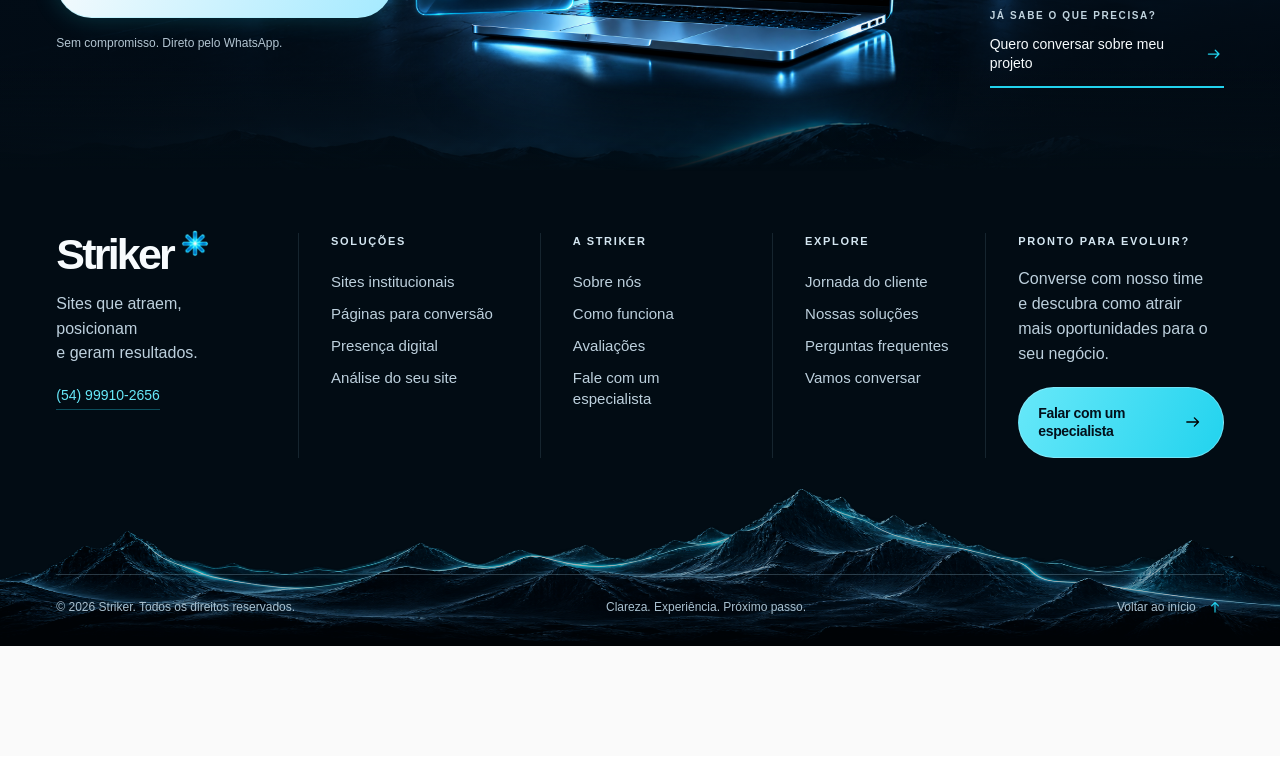
==== commit 977ee242: "Adiciona portfólio com loop infinito e atualiza chamadas de WhatsApp e depoimentos" ====
--- a/index.html
+++ b/index.html
@@ -93,6 +93,7 @@
         </div>
         <div class="connection-flow" aria-hidden="true"><span></span><span></span><span></span><span></span></div>
         <div class="connection-bottom"><p>Instagram e site não precisam competir.<br><strong>Eles trabalham juntos.</strong></p><p class="journey-line">Entender <span>→</span> Confiar <span>→</span> Entrar em contato</p></div>
+        <div class="analysis-prompt analysis-prompt--dark"><p>Seu cliente encontra um caminho claro até você?</p><a href="https://wa.me/5554999102656?text=Ol%C3%A1!%20Quero%20uma%20an%C3%A1lise%20da%20presen%C3%A7a%20digital%20da%20minha%20empresa.%20Podemos%20conversar%3F" data-contact data-message="Olá! Quero uma análise da presença digital da minha empresa. Podemos conversar?">Quero analisar minha presença digital <span aria-hidden="true">↗</span></a><small>Sem compromisso. Direto pelo WhatsApp.</small></div>
       </div>
     </section>
 
@@ -180,6 +181,7 @@
           <img class="process-differential-art" src="public/assets/striker/process/process-differential.webp" width="720" height="540" alt="" aria-hidden="true" decoding="async" loading="lazy">
           <div class="process-differential-copy"><p>Onde surgem dúvidas? Onde faltam informações?<br>Quantos passos existem até o contato?<br>Só depois pensamos no layout.</p><p>Porque um site bonito que não facilita a decisão continua sendo apenas um site bonito.</p></div>
         </aside>
+      <div class="analysis-prompt"><p>O primeiro passo é entender o que pode melhorar.</p><a href="https://wa.me/5554999102656?text=Ol%C3%A1!%20Quero%20uma%20an%C3%A1lise%20da%20presen%C3%A7a%20digital%20da%20minha%20empresa.%20Podemos%20conversar%3F" data-contact data-message="Olá! Quero uma análise da presença digital da minha empresa. Podemos conversar?">Quero uma análise do meu negócio <span aria-hidden="true">↗</span></a><small>Sem compromisso. Direto pelo WhatsApp.</small></div>
       </div>
     </section>
 
@@ -237,6 +239,30 @@
       </div>
     </section>
 
+    <section class="portfolio-section" id="projetos" aria-labelledby="portfolio-title">
+      <svg class="portfolio-waves" viewBox="0 0 1600 900" preserveAspectRatio="none" aria-hidden="true"><path d="M-100 80C350 0 230 530 760 390S1290 40 1720 160M-80 740C310 520 690 970 1050 710S1500 540 1700 580"/></svg>
+      <header class="portfolio-heading">
+        <span class="portfolio-eyebrow">✳ &nbsp; PORTFÓLIO / PROJETOS</span>
+        <h2 id="portfolio-title">Projetos desenvolvidos<br><span>pela Striker.</span></h2>
+        <p>Projetos desenvolvidos para empresas de diferentes segmentos, com foco em apresentação, clareza, experiência e facilidade de contato.</p>
+      </header>
+      <div class="portfolio-showcase" role="region" aria-roledescription="carrossel" aria-label="Projetos da Striker" tabindex="0">
+        <div class="portfolio-track"></div>
+      </div>
+      <p class="portfolio-hint">Arraste para explorar. O movimento retoma após dois segundos.</p>
+      <p class="portfolio-announcement" aria-live="polite"></p>
+      <div class="portfolio-cta">
+        <h3>Sua empresa pode ser a próxima.</h3>
+        <p>Vamos entender o que sua presença digital precisa e construir uma apresentação à altura do seu negócio.</p>
+        <a data-contact data-message="Olá! Vi os projetos da Striker e quero conversar sobre o site da minha empresa." class="portfolio-contact">Quero conversar sobre meu projeto <span aria-hidden="true">↗</span></a>
+      </div>
+      <noscript><p class="portfolio-hint">Ative o JavaScript para explorar os projetos.</p></noscript>
+      <dialog class="portfolio-dialog" aria-labelledby="portfolio-dialog-title">
+        <div class="portfolio-dialog-header"><div><h3 id="portfolio-dialog-title"></h3><p class="portfolio-dialog-category"></p></div><button class="portfolio-close" type="button" aria-label="Fechar projeto" autofocus>✕</button></div>
+        <div class="portfolio-dialog-body"><img class="portfolio-detail" alt="" width="1122" height="1402"></div>
+      </dialog>
+    </section>
+
     <section class="audit-section" id="analise" aria-labelledby="audit-title">
       <svg class="audit-waves" viewBox="0 0 1400 500" preserveAspectRatio="none" aria-hidden="true"><path d="M-60 180C180 -50 170 670 570 370S570 -40 480 -60M-60 250C200 480 700 630 1030 330S1320 210 1470 90M-50 220C150 260 230 610 720 400S1090 220 1450 320"/></svg>
       <div class="container audit-grid">
@@ -353,6 +379,14 @@
       </div>
     </div>
   </footer>
+  <aside class="analysis-dock" aria-label="Solicite uma análise digital" hidden>
+    <div class="analysis-dock-copy"><strong>Seu site está gerando oportunidades?</strong><span>Descubra o que pode melhorar.</span></div>
+    <a class="analysis-dock-link" href="https://wa.me/5554999102656?text=Ol%C3%A1!%20Quero%20uma%20an%C3%A1lise%20da%20presen%C3%A7a%20digital%20da%20minha%20empresa.%20Podemos%20conversar%3F" data-contact data-message="Olá! Quero uma análise da presença digital da minha empresa. Podemos conversar?">Quero minha análise digital <span aria-hidden="true">↗</span></a>
+    <button class="analysis-dock-close" type="button" aria-label="Fechar convite para análise digital">×</button>
+  </aside>
+  <a class="whatsapp-float" href="https://wa.me/5554999102656?text=Ol%C3%A1!%20Quero%20uma%20an%C3%A1lise%20da%20presen%C3%A7a%20digital%20da%20minha%20empresa.%20Podemos%20conversar%3F" data-contact data-message="Olá! Quero uma análise da presença digital da minha empresa. Podemos conversar?" aria-label="Pedir uma análise digital pelo WhatsApp" title="Fale com a Striker no WhatsApp">
+    <svg viewBox="0 0 32 32" aria-hidden="true"><path d="M16 3a12 12 0 0 0-10.4 18L4 28l7.2-1.6A12 12 0 1 0 16 3Z" fill="none" stroke="currentColor" stroke-width="2"/><path d="M11 8.5c-.8 0-2 1.5-2 3.1 0 3.6 5.6 9.4 9.5 9.4 1.7 0 3.1-1.5 3.1-2.3 0-.5-3.3-2.2-3.7-1.9l-1.4 1.4c-2-.8-3.9-2.7-4.6-4.5l1.2-1.3c.4-.5-1.2-3.9-2.1-3.9Z" fill="currentColor"/></svg>
+  </a>
   <script src="script.js"></script>
 </body>
 </html>
--- a/styles.css
+++ b/styles.css
@@ -906,17 +906,11 @@
 .testimonial-card > * { opacity: var(--opacity); }
 .testimonial-card:not([data-slot="0"]) { width: 320px; }
 .testimonial-card[data-slot="-2"], .testimonial-card[data-slot="2"] { width: 280px; }
-.testimonial-card:not([data-slot="0"]) .testimonial-person { grid-template-columns: 74px minmax(0,1fr); gap: 12px; }
-.testimonial-card:not([data-slot="0"]) .testimonial-portrait, .testimonial-card:not([data-slot="0"]) .testimonial-avatar { width: 74px; height: 74px; }
 .testimonial-card:not([data-slot="0"]) .testimonial-person h3 { font-size: 20px; }
 .testimonial-card:not([data-slot="0"]) .testimonial-rating img { width: 18px; height: 18px; }
 .testimonial-card:not([data-slot="0"]) blockquote { font-size: 22px; }
-.testimonial-person, .testimonial-portrait, .testimonial-avatar, .testimonial-person h3, .testimonial-rating img, .testimonial-card blockquote { transition: width .7s cubic-bezier(.22,.61,.36,1), height .7s cubic-bezier(.22,.61,.36,1), font-size .7s cubic-bezier(.22,.61,.36,1), grid-template-columns .7s cubic-bezier(.22,.61,.36,1); }
-.testimonial-person { display: grid; grid-template-columns: 92px minmax(0,1fr); gap: 18px; align-items: center; }
-.testimonial-portrait { position: relative; width: 92px; height: 92px; }
-.testimonial-avatar { display: block; width: 92px; height: 92px; aspect-ratio: 1; object-fit: cover; border-radius: 50%; border: 2px solid rgba(48,211,239,.72); box-shadow: 0 6px 18px rgba(40,190,230,.12); }
-.testimonial-verified { position: absolute; width: 28px; height: 28px; bottom: -1px; right: -1px; opacity: 0; transition: opacity .7s ease; }
-.testimonial-card[data-slot="0"] .testimonial-verified { opacity: 1; }
+.testimonial-person, .testimonial-person h3, .testimonial-rating img, .testimonial-card blockquote { transition: width .7s cubic-bezier(.22,.61,.36,1), height .7s cubic-bezier(.22,.61,.36,1), font-size .7s cubic-bezier(.22,.61,.36,1), grid-template-columns .7s cubic-bezier(.22,.61,.36,1); }
+.testimonial-person { display: block; padding-bottom: 20px; border-bottom: 1px solid rgba(16,33,58,.12); }
 .testimonial-person h3 { margin: 0; font-size: 22px; line-height: 1.15; font-weight: 600; color: #10213a; letter-spacing: -.025em; }
 .testimonial-company { margin: 7px 0 9px; font-size: 15px; color: #718399; line-height: 1.35; }
 .testimonial-rating { display: flex; gap: 3px; }
@@ -951,8 +945,6 @@
   .testimonials-carousel { --card-width: min(88vw, 390px); --step: calc(var(--card-width) + 18px); height: 484px; margin-top: 20px; margin-bottom: 64px; }
   .testimonial-card { height: 448px; padding: 26px; transform: translate(calc(-50% + var(--mobile-offset) * var(--step)), -50%) scale(var(--mobile-scale)); }
   .testimonial-card:not([data-slot="0"]) { width: var(--card-width); }
-  .testimonial-person { grid-template-columns: 72px minmax(0,1fr); gap: 14px; }
-  .testimonial-portrait, .testimonial-avatar { width: 72px; height: 72px; }
   .testimonial-person h3 { font-size: 20px; }
   .testimonial-company { font-size: 14px; }
   .testimonial-rating { gap: 3px; }
@@ -964,7 +956,7 @@
   .testimonial-arrow--right { right: calc(50% - 66px); }
 }
 @media (prefers-reduced-motion: reduce) {
-  .testimonial-card, .testimonial-card *, .testimonial-verified, .testimonial-arrow, .testimonial-dot::before { transition: none; }
+  .testimonial-card, .testimonial-card *, .testimonial-arrow, .testimonial-dot::before { transition: none; }
 }
 
 /* Next action: reference artwork with a responsive, readable journey panel. */
@@ -1057,7 +1049,7 @@
  .transformation .decision-steps::before { left:15px; }
  .transformation .decision-steps b { width:24px; height:24px; }
  .transformation .decision-steps h3 { font-size:14px; }
-}
+}
 
 /* Edge-to-edge hero with a quiet, asymmetric cyan contour. */
 .hero.hero--cyan { border-radius:0; padding-bottom:104px; }
@@ -1069,7 +1061,7 @@
  .hero.hero--cyan { padding-bottom:78px; }
  .hero-edge { height:40px; }
  .hero-edge-accent { stroke-width:1; }
-}
+}
 
 /* Existing-site review and the illustrated discovery journey. */
 .audit-section { position:relative; isolation:isolate; display:block; overflow:hidden; padding:72px 0 82px; color:#0b213b; background:radial-gradient(ellipse at 65% 55%,#cceeff99,transparent 60%),linear-gradient(#f5fbffe6,#edf7ffcc),url('assets/striker/next-action/background.png') center/cover; }
@@ -1153,7 +1145,7 @@
  .journey-badge-compare { width:41%; left:22%; top:69%; }
  .journey-badge-clarity { width:42%; left:37%; top:81%; }
 }
-@media (prefers-reduced-motion:reduce) { .audit-list li { transition:none; } }
+@media (prefers-reduced-motion:reduce) { .audit-list li { transition:none; } }
 
 /* FAQ: supplied artwork with native, keyboard-accessible disclosures. */
 .faq-section {
@@ -1212,7 +1204,7 @@
   .faq-list summary { min-height: 88px; padding: 20px; font-size: 16px; gap: 16px; letter-spacing: -.02em; }
   .faq-list summary span { flex-basis: 20px; width: 20px; height: 20px; }
   .faq-list details > p { padding: 0 20px 24px; font-size: 15px; }
-}
+}
 
 /* Final contact and footer — navy/cyan asset collection. */
 .final-cta, .final-footer { --final-cyan: #22d3ee; color: #f7fbfd; position: relative; isolation: isolate; }
@@ -1319,7 +1311,7 @@
  .final-footer-contact .final-button { width: 100%; }
  .final-footer-bottom { margin-top: 55px; align-items: flex-start; flex-direction: column; gap: 14px; }
  .final-footer::before { background-size: auto 260px, auto 320px; opacity: .45; }
-}
+}
 
 /* Micro-interactions: short responses, no scroll hijacking or continuous loops. */
 @media (prefers-reduced-motion: no-preference) {
@@ -1345,7 +1337,7 @@
 }
 @media (prefers-reduced-motion: reduce) {
   *, *::before, *::after { animation: none !important; scroll-behavior: auto !important; }
-}
+}
 
 /* Final artwork refresh: photographic assets supplied for this composition. */
 .final-cta { padding-block: 64px 62px; border-radius: 0; background: #020e18 url('assets/striker/final/scene.png') center 53% / cover no-repeat; }
@@ -1392,7 +1384,7 @@
  .final-footer { padding-top: 44px; }
  .final-footer::before { background-size: auto 260px; opacity: .75; }
  .final-footer-bottom { margin-top: 86px; }
-}
+}
 
 /* Connection cards: each icon has its own space above readable live text. */
 .connection-background { opacity: .38; }
@@ -1431,4 +1423,116 @@
 }
 @media (prefers-reduced-motion: reduce) {
  .connection-section .channel-card:hover { transform: none; }
-}
+}
+
+/* Analysis conversion prompts: one contextual dock, plus an always available contact. */
+body { padding-bottom: calc(110px + env(safe-area-inset-bottom, 0px)); }
+.analysis-prompt { display: flex; flex-wrap: wrap; align-items: center; justify-content: space-between; gap: 16px 28px; margin-top: 42px; padding: 26px 30px; border: 1px solid #8cbaca44; border-radius: 20px; background: #ffffffa6; color: #10273b; }
+.analysis-prompt p { margin: 0; font-size: 20px; line-height: 1.4; flex: 1 1 300px; letter-spacing: -.025em; }
+.analysis-prompt a { display: inline-flex; align-items: center; justify-content: space-between; gap: 20px; min-height: 48px; padding: 14px 20px; border-radius: 999px; background: #8beaff; color: #072335; font-size: 14px; font-weight: 600; line-height: 1.4; }
+.analysis-prompt small { width: 100%; font-size: 12px; color: #526b7c; }
+.analysis-prompt--dark { background: #0c2230df; border-color: #66dafa38; color: #f0f9fc; }
+.analysis-prompt--dark small { color: #b4c9d7; }
+.analysis-dock { position: fixed; z-index: 100; left: 50%; bottom: calc(20px + env(safe-area-inset-bottom, 0px)); transform: translateX(-50%); width: max-content; max-width: calc(100% - 200px); display: flex; align-items: center; gap: 24px; padding: 17px 46px 17px 22px; border: 1px solid #77dffb80; border-radius: 20px; background: #071d2bf5; color: #f4fbff; box-shadow: 0 12px 40px #0004; }
+.analysis-dock[hidden] { display: none; }
+.analysis-dock-copy { display: grid; gap: 5px; }
+.analysis-dock-copy strong { font-size: 14px; font-weight: 500; }
+.analysis-dock-copy > span { font-size: 12px; color: #bad0df; }
+.analysis-dock-link { display: inline-flex; align-items: center; justify-content: center; gap: 14px; min-height: 46px; padding: 12px 18px; border-radius: 999px; background: #83eaff; color: #06202d; font-size: 14px; font-weight: 600; line-height: 1.35; }
+.analysis-dock-close { position: absolute; top: 2px; right: 3px; width: 36px; height: 36px; padding: 0; border: 0; background: transparent; color: #c2dbe8; cursor: pointer; font-size: 24px; }
+.whatsapp-float { position: fixed; z-index: 101; right: 22px; bottom: calc(22px + env(safe-area-inset-bottom, 0px)); width: 58px; height: 58px; display: grid; place-items: center; border: 1px solid #87efb8; border-radius: 50%; background: #087e49; color: white; box-shadow: 0 6px 24px #001c2544; }
+.whatsapp-float svg { width: 33px; height: 33px; }
+.whatsapp-float[data-contact][href]:hover { background: #09683f; }
+.analysis-dock-link[data-contact][href]:hover, .analysis-prompt a[data-contact][href]:hover { background: #b8f4ff; }
+.analysis-dock :focus-visible, .whatsapp-float:focus-visible, .analysis-prompt a:focus-visible { outline: 3px solid #22d3ee; outline-offset: 4px; }
+@media (prefers-reduced-motion: no-preference) {
+ .analysis-dock:not([hidden]) { animation: dock-enter 260ms ease-out; }
+ @keyframes dock-enter { from { opacity: 0; translate: 0 12px; } to { opacity: 1; translate: 0 0; } }
+}
+@media (max-width: 1000px) {
+ .analysis-dock-copy { display: none; }
+}
+@media (max-width: 760px) {
+ .analysis-prompt { padding: 22px; gap: 16px; margin-top: 30px; }
+ .analysis-prompt p { font-size: 19px; flex-basis: 100%; }
+ .analysis-prompt a { width: 100%; font-size: 13px; }
+ .analysis-dock { left: 12px; right: 82px; bottom: calc(18px + env(safe-area-inset-bottom, 0px)); transform: none; width: auto; max-width: none; padding: 10px 32px 10px 10px; border-radius: 16px; }
+ .analysis-dock-link { width: 100%; min-height: 48px; padding: 10px 12px; gap: 8px; font-size: 13px; border-radius: 11px; }
+ .analysis-dock-close { width: 32px; height: 44px; top: 11px; right: 0; }
+ .whatsapp-float { width: 54px; height: 54px; right: 14px; }
+}
+
+/* Portfolio: isolated showcase, supplied artwork remains uncropped. */
+.portfolio-section { position:relative; isolation:isolate; overflow:hidden; padding:80px 0 70px; color:#091a30; background:linear-gradient(180deg,#f4fbff,#ecf8ff 50%,#f6fbfe); }
+.portfolio-waves { position:absolute; inset:0; width:100%; height:100%; z-index:-1; fill:none; stroke:#fff; stroke-width:2; filter:drop-shadow(0 0 8px #94e8ff); pointer-events:none; }
+.portfolio-heading { max-width:880px; margin:auto; padding:0 24px; text-align:center; }
+.portfolio-eyebrow { display:inline-block; padding:10px 16px; border:1px solid #bde9f7; border-radius:30px; color:#527692; font-size:11px; letter-spacing:.12em; font-weight:600; }
+.portfolio-heading h2 { margin:22px 0 16px; font-size:clamp(34px,3.6vw,60px); line-height:1.04; letter-spacing:-.055em; font-weight:600; }
+.portfolio-heading h2 span { color:#00a9e8; }
+.portfolio-heading p,.portfolio-cta p { max-width:710px; margin:0 auto; color:#627e97; font-size:17px; line-height:1.6; }
+.portfolio-showcase { --project-width:clamp(380px,28vw,520px); overflow-x:auto; overflow-y:hidden; scrollbar-width:none; padding:30px 0 24px; cursor:grab; overscroll-behavior-x:contain; overflow-anchor:none; }
+.portfolio-showcase::-webkit-scrollbar { display:none; }
+.portfolio-showcase.is-dragging { cursor:grabbing; user-select:none; }
+.portfolio-track { display:flex; gap:20px; width:max-content; padding-inline:calc((100vw - var(--project-width))/2); align-items:center; }
+.portfolio-card { width:var(--project-width); flex:none; padding:10px; border:1px solid #d1eaf5; border-radius:22px; background:rgba(255,255,255,.77); transform:scale(.93); opacity:.8; transition:transform .4s ease,opacity .4s ease,border-color .4s ease,box-shadow .4s ease; }
+.portfolio-card.is-active { transform:scale(1); opacity:1; border-color:#91dff8; box-shadow:0 12px 32px #3581ad12; }
+.portfolio-cover { display:block; width:100%; aspect-ratio:1.12; height:auto; object-fit:contain; background:#e6edef; border-radius:13px; pointer-events:none; }
+.portfolio-card-footer { display:flex; align-items:center; justify-content:space-between; gap:12px; padding:17px 7px 8px; }
+.portfolio-card h3 { margin:0 0 6px; font-size:21px; line-height:1.15; letter-spacing:-.035em; }
+.portfolio-card p { margin:0; color:#648099; font-size:14px; line-height:1.35; }
+.portfolio-open { flex:none; display:flex; align-items:center; gap:9px; padding:0 13px; height:42px; border:1px solid #b9e6f6; border-radius:25px; color:#092d4b; background:#effbff; cursor:pointer; font:inherit; font-size:12px; }
+.portfolio-open-label { display:none; }
+.portfolio-card.is-active .portfolio-open-label { display:inline; }
+.portfolio-open-arrow { font-size:20px; transition:transform .3s; }
+.portfolio-open:hover .portfolio-open-arrow { transform:translateX(3px); }
+.portfolio-controls { display:flex; align-items:center; justify-content:center; gap:16px; margin-top:6px; }
+.portfolio-controls button,.portfolio-close { display:grid; place-items:center; flex:none; width:44px; height:44px; border:1px solid #bce4f5; border-radius:50%; background:#f8fdff; color:#075a83; font-size:20px; cursor:pointer; }
+.portfolio-count { font-size:12px; font-variant-numeric:tabular-nums; color:#4b6c86; }
+.portfolio-progress { width:100px; height:3px; background:#d1e5f0; border-radius:4px; overflow:hidden; }
+.portfolio-progress span { display:block; width:12.5%; height:100%; background:#00bde9; transition:width .3s; }
+.portfolio-controls .portfolio-play { width:auto; border-radius:30px; font-size:12px; padding:0 16px; }
+.portfolio-hint { text-align:center; font-size:12px; color:#627e97; padding:0 22px; margin:16px 0 0; line-height:1.5; }
+.portfolio-cta { margin:48px auto 0; padding:35px 24px 0; max-width:720px; text-align:center; border-top:1px solid #cfe7f0; }
+.portfolio-cta h3 { margin:0 0 12px; font-size:clamp(26px,2.2vw,34px); letter-spacing:-.04em; }
+.portfolio-cta p { font-size:16px; max-width:590px; }
+.portfolio-contact { display:inline-flex; align-items:center; justify-content:center; gap:20px; margin-top:23px; padding:17px 24px; border-radius:32px; border:1px solid #a1dcec; background:#fff; font-size:14px; font-weight:600; }
+.portfolio-section :is(button,a,.portfolio-showcase):focus-visible { outline:3px solid #0089be; outline-offset:4px; }
+.portfolio-announcement { position:absolute; width:1px; height:1px; padding:0; overflow:hidden; clip-path:inset(50%); }
+.portfolio-dialog { width:min(1000px,calc(100% - 24px)); max-height:90dvh; padding:0; border:1px solid #c6eafa; border-radius:20px; background:#f4fbff; color:#091a30; box-shadow:0 20px 80px #001e3840; }
+.portfolio-dialog::backdrop { background:rgba(3,18,32,.78); }
+.portfolio-dialog[open] { display:flex; flex-direction:column; }
+.portfolio-dialog-header { display:flex; align-items:center; justify-content:space-between; flex:none; gap:16px; padding:16px 22px; border-bottom:1px solid #d1eaf5; }
+.portfolio-dialog-header h3 { margin:0 0 4px; font-size:21px; }
+.portfolio-dialog-category { margin:0; font-size:13px; color:#627e97; }
+.portfolio-dialog-body { overflow:auto; overscroll-behavior:contain; }
+.portfolio-detail { display:block; width:100%; height:auto; }
+@media (hover:hover) { .portfolio-card:hover { border-color:#78d6f0; opacity:1; } .portfolio-card.is-active:hover { transform:scale(1.01); } }
+@media (max-width:900px) {
+ .portfolio-showcase { --project-width:70vw; scroll-snap-type:none; }
+ .portfolio-card { scroll-snap-align:center; transform:none; opacity:1; }
+ .portfolio-cover { aspect-ratio:4/5; }
+ .portfolio-controls .portfolio-play { display:none; }
+}
+@media (max-width:600px) {
+ .portfolio-section { padding:56px 0; }
+ .portfolio-heading { padding:0 22px; }
+ .portfolio-heading p { font-size:15px; }
+ .portfolio-showcase { --project-width:86vw; padding-top:24px; }
+ .portfolio-track { gap:14px; }
+ .portfolio-card { padding:8px; border-radius:18px; }
+ .portfolio-card-footer { align-items:flex-start; flex-wrap:wrap; padding:15px 8px 9px; gap:12px; }
+ .portfolio-card-footer > div { flex:1 1 145px; }
+ .portfolio-card h3 { font-size:20px; }
+ .portfolio-open-label { display:inline; }
+ .portfolio-progress { width:65px; }
+ .portfolio-controls { gap:12px; }
+ .portfolio-cta { margin:32px 22px 0; padding:28px 0 0; }
+ .portfolio-contact { padding:16px 18px; font-size:13px; gap:12px; }
+}
+@media (prefers-reduced-motion:reduce) { .portfolio-section * { transition:none!important; scroll-behavior:auto!important; } }
+
+.portfolio-controls .portfolio-play[hidden] { display:none; }
+.portfolio-card h3 { font-weight:600; }
+
+.portfolio-showcase { touch-action:pan-y pinch-zoom; scroll-behavior:auto; }
+.portfolio-track { user-select:none; }
